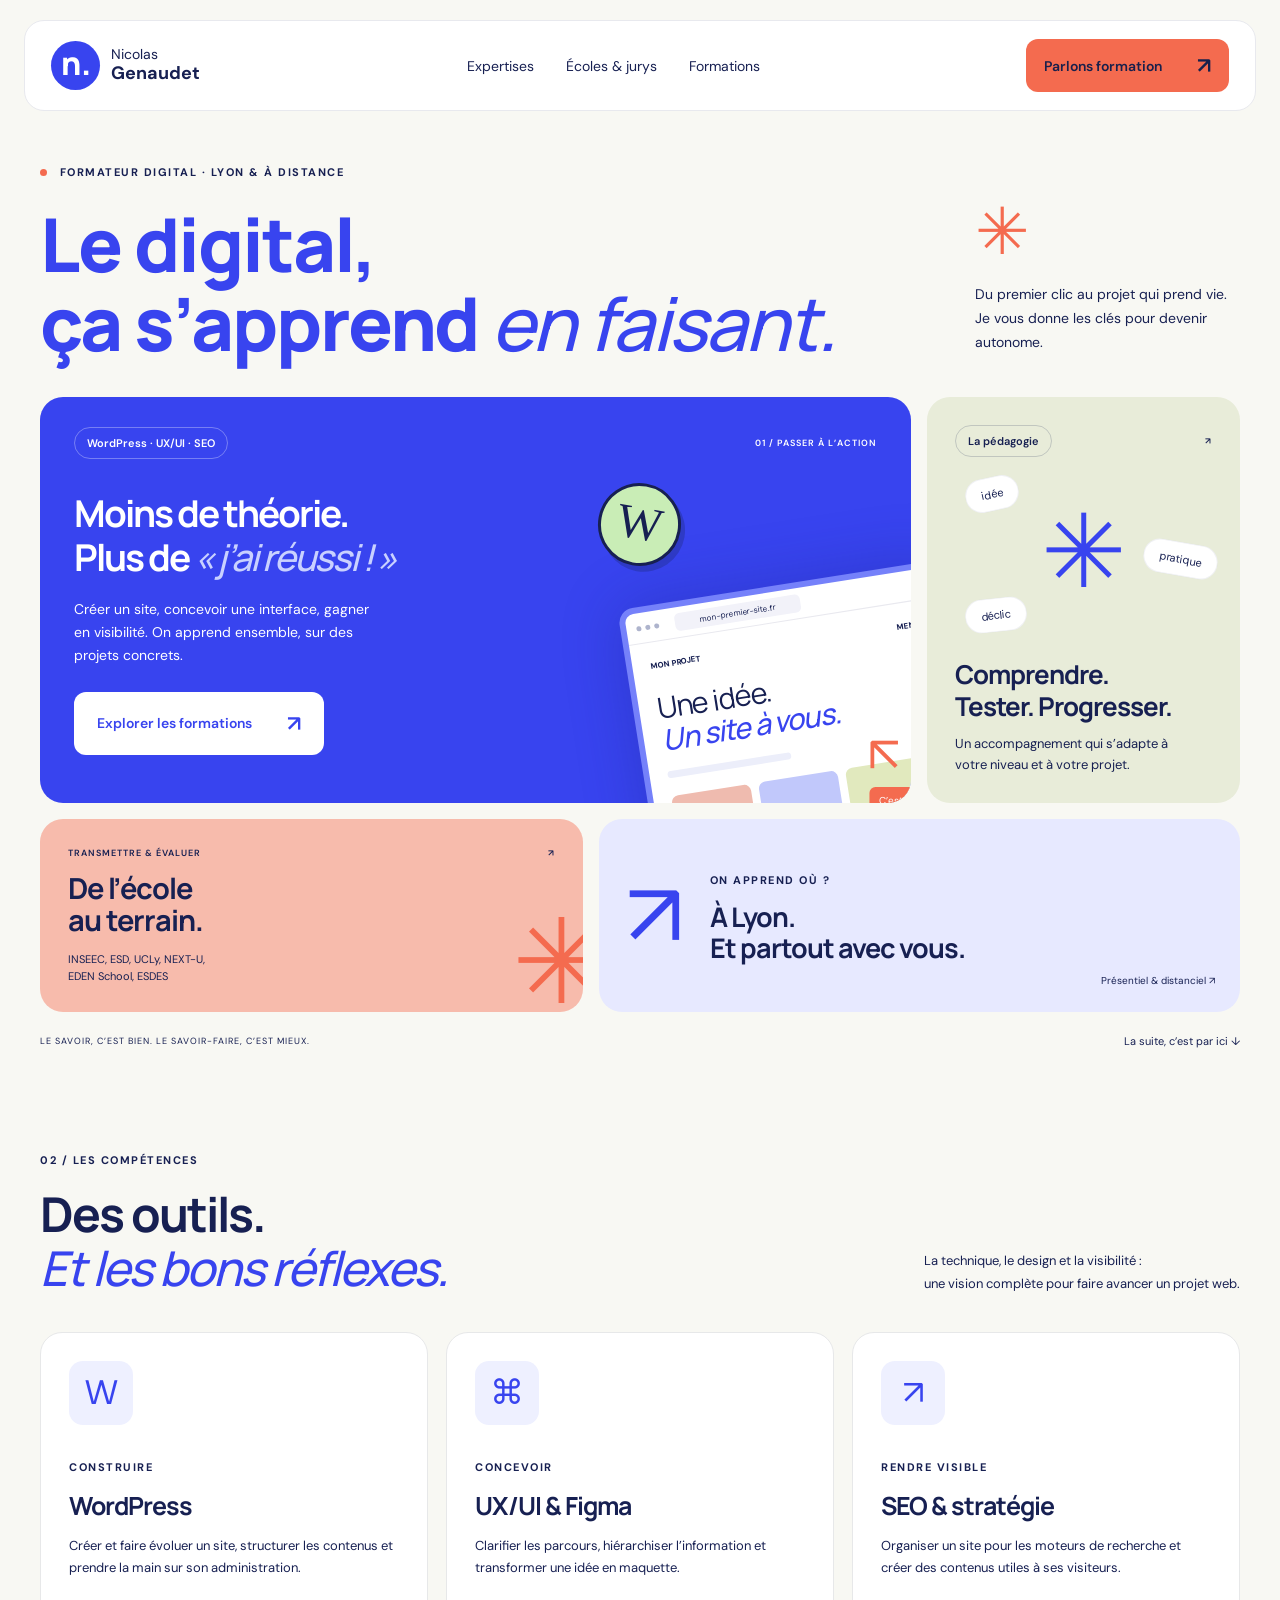
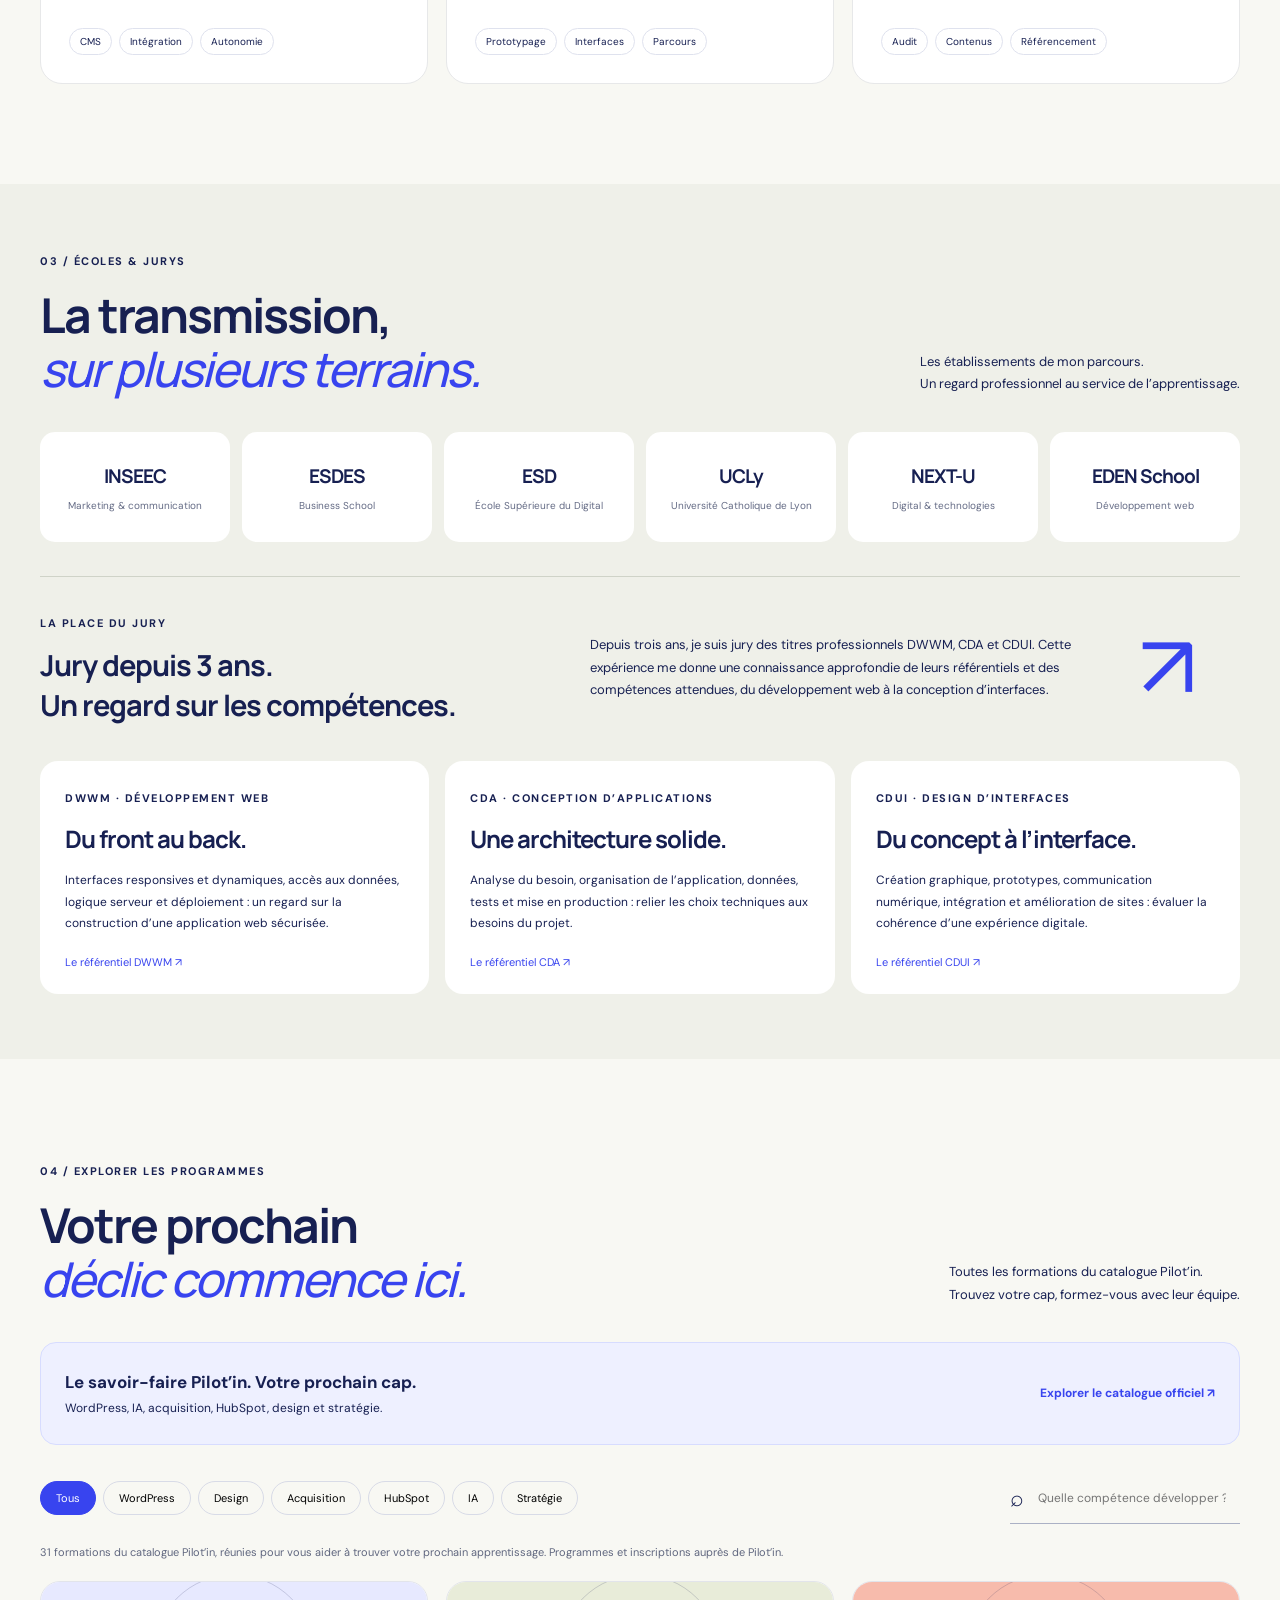
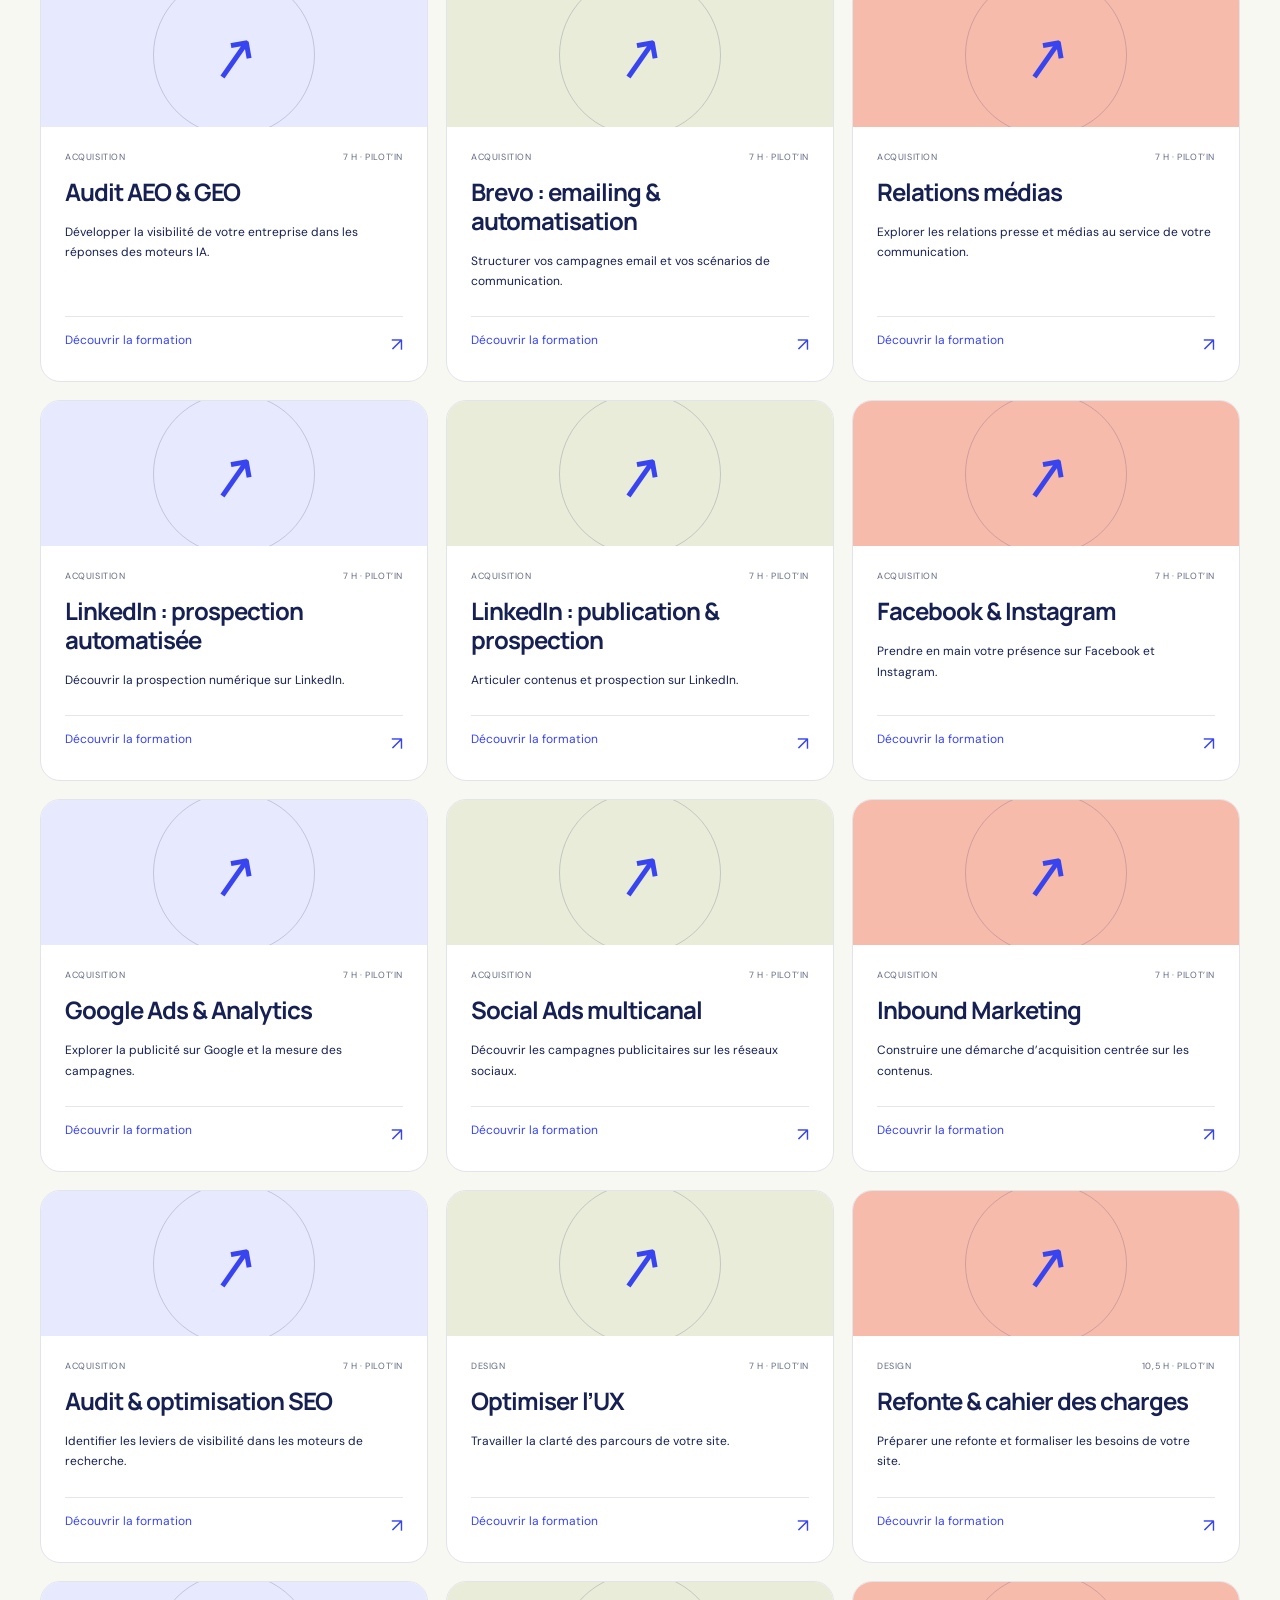
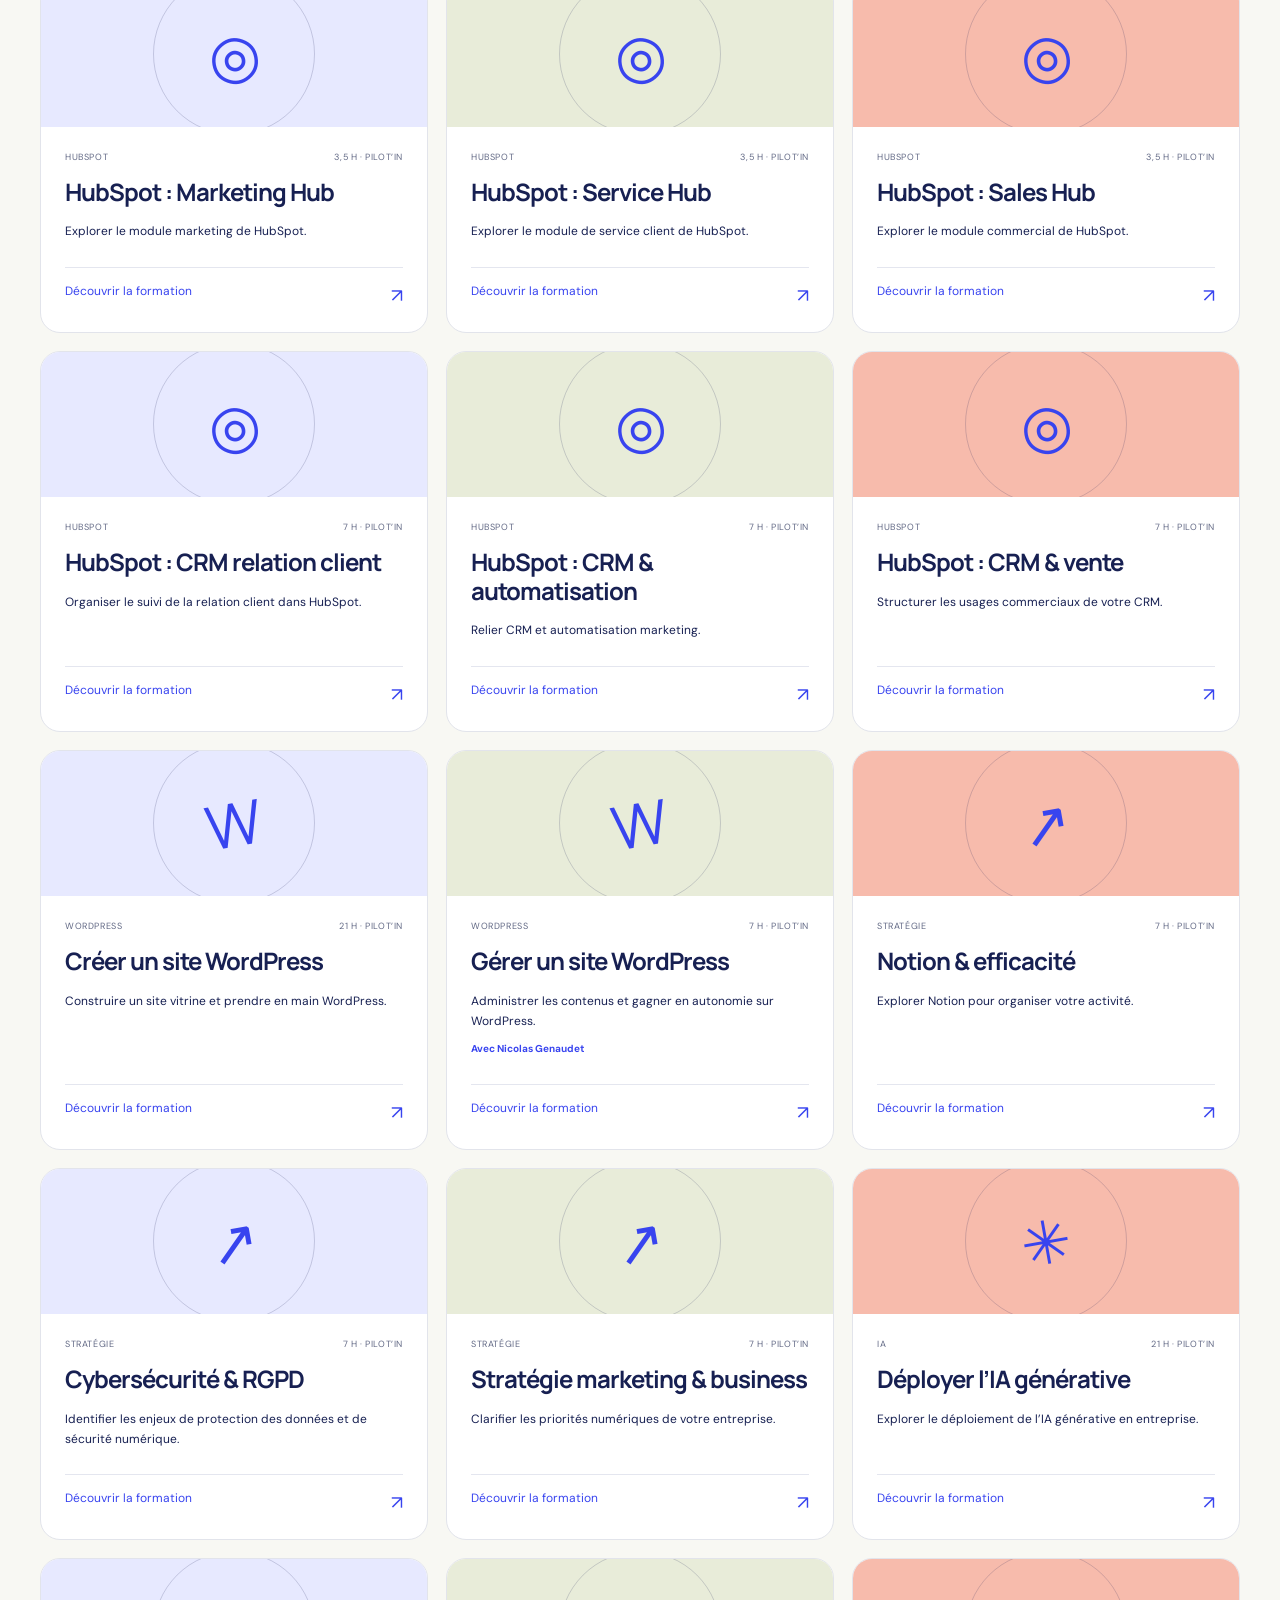
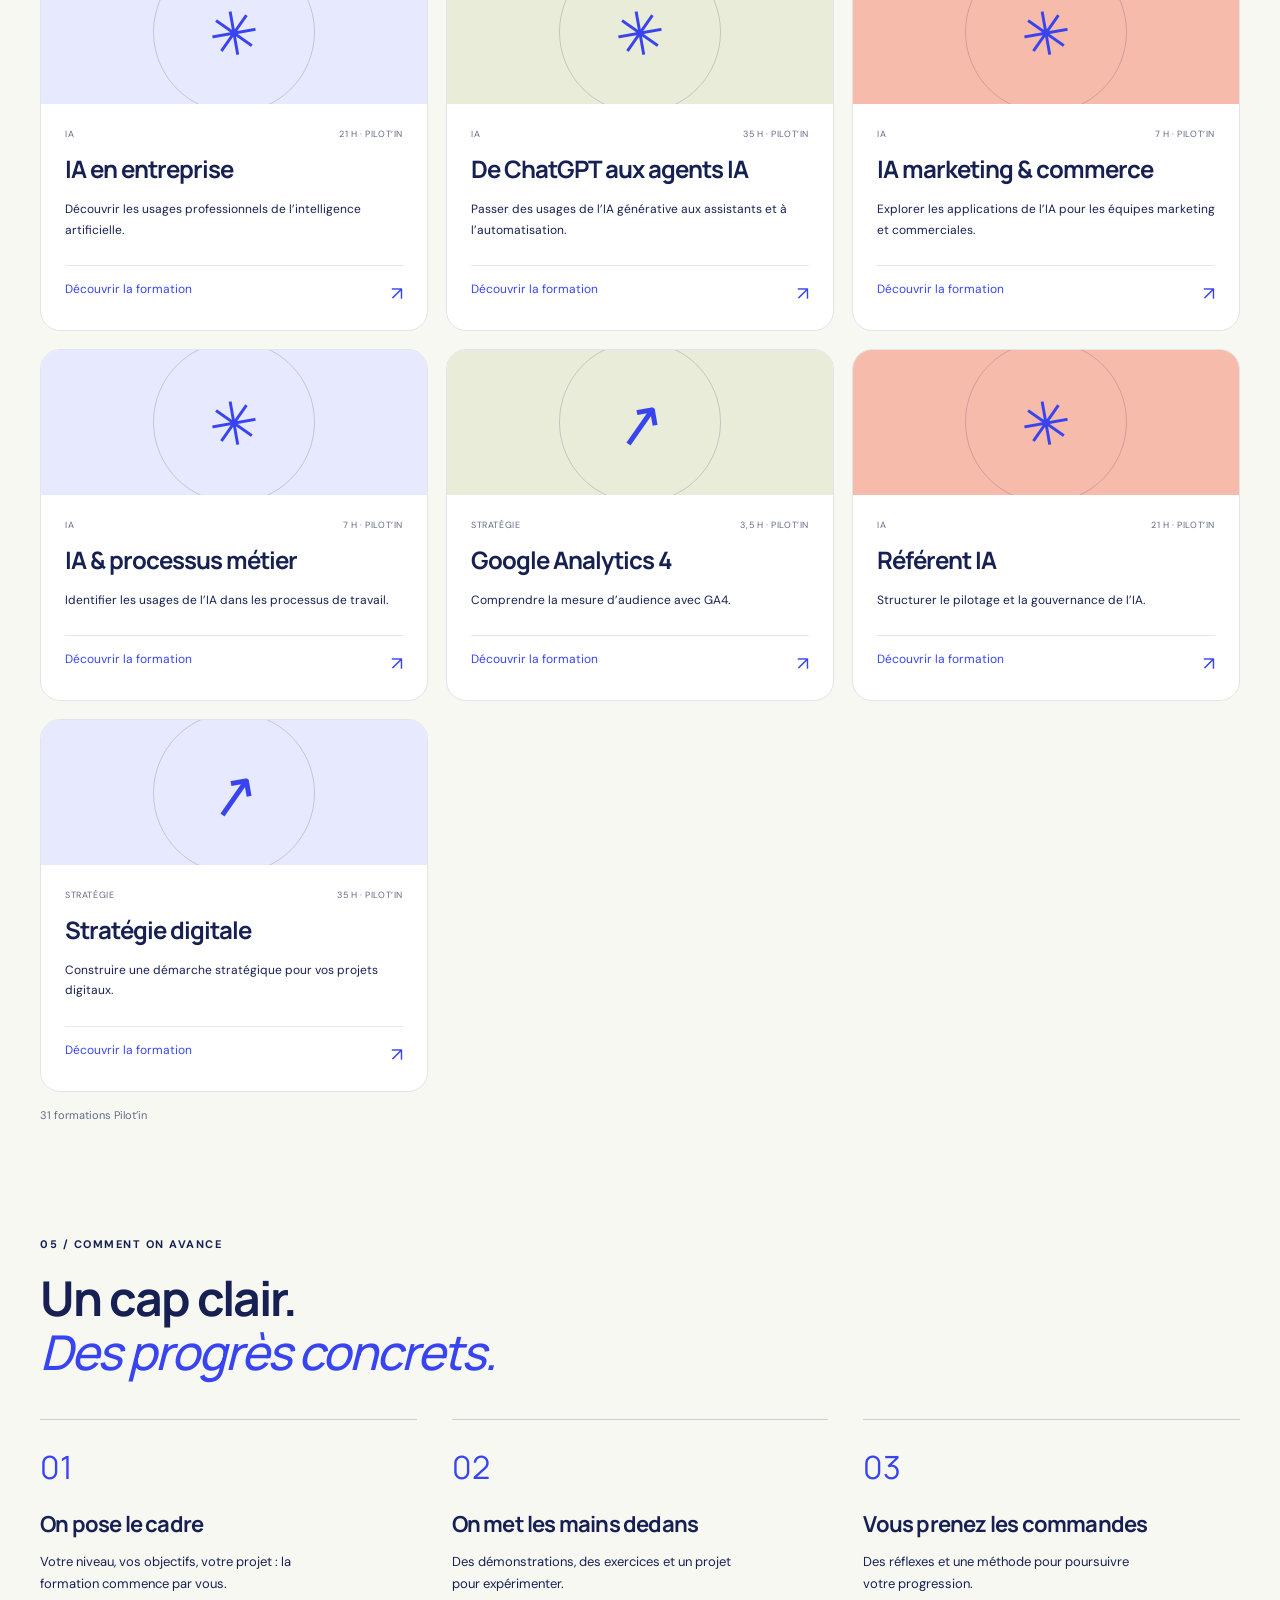
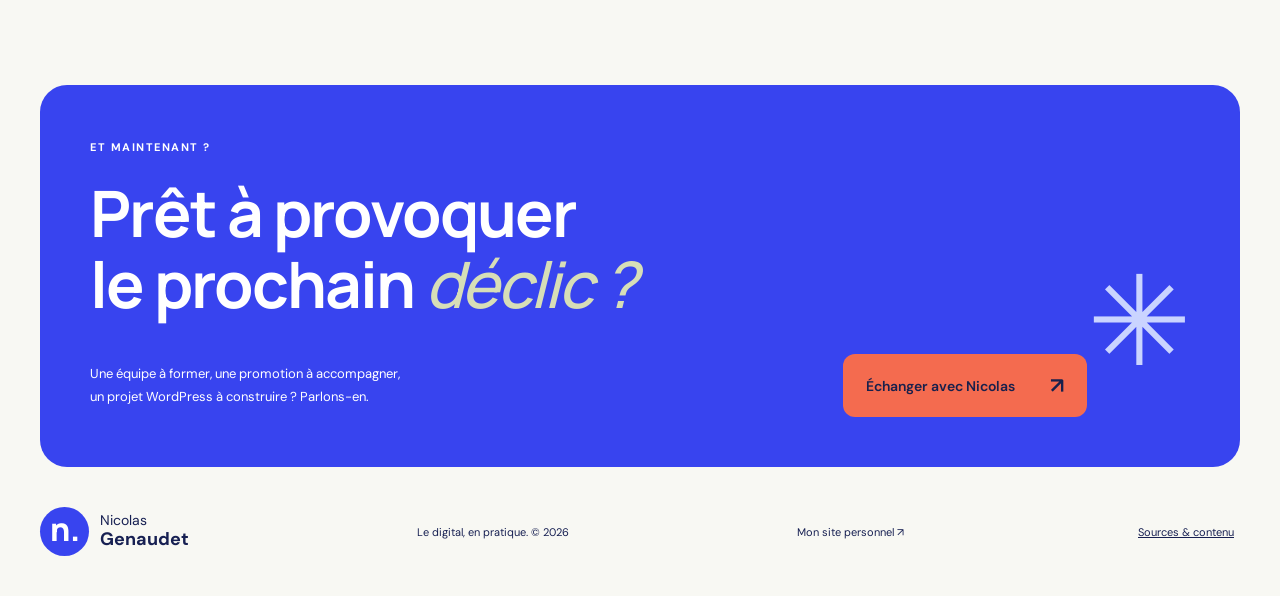
==== index.html @ 01600684 "Ajouter la maquette animée et le catalogue Pilot’in" ====
<!doctype html>
<html lang="fr"><head><meta charset="UTF-8"><meta name="viewport" content="width=device-width,initial-scale=1"><meta name="description" content="Nicolas Genaudet, formateur WordPress, UX/UI et SEO à Lyon. Apprendre par la pratique."><title>Nicolas Genaudet — Le digital, en pratique.</title><link rel="stylesheet" href="style.css"><script src="pilot-data.js" defer></script><script src="app.js" defer></script></head>
<body><a class="skip" href="#main">Aller au contenu</a><header><a class="brand" href="#"><span class="brand-icon">n.</span><span>Nicolas<br><b>Genaudet</b></span></a><nav aria-label="Navigation principale"><a href="#expertises">Expertises</a><a href="#parcours">Écoles & jurys</a><a href="#formations">Formations</a></nav><a class="button coral small" href="#contact">Parlons formation <span>↗</span></a></header>
<main id="main"><section class="hero wrap"><div class="eyebrow"><span class="dot"></span> FORMATEUR DIGITAL · LYON & À DISTANCE</div><div class="hero-heading"><h1>Le digital,<br>ça s’apprend <em>en faisant.</em></h1><div class="hero-aside"><span class="spark">✳</span><p>Du premier clic au projet qui prend vie.<br>Je vous donne les clés pour devenir autonome.</p></div></div>
<div class="bento"><article class="tile main-tile"><div class="tile-top"><span class="pill">WordPress · UX/UI · SEO</span><span>01 / PASSER À L’ACTION</span></div><h2>Moins de théorie.<br>Plus de <em>« j’ai réussi ! »</em></h2><p>Créer un site, concevoir une interface, gagner en visibilité. On apprend ensemble, sur des projets concrets.</p><a class="button white" href="#formations">Explorer les formations <span>↗</span></a><div class="browser-art" aria-hidden="true"><div class="browser-bar"><i></i><i></i><i></i><span>mon-premier-site.fr</span></div><div class="browser-content"><div class="mini-nav">MON PROJET <span>MENU ☰</span></div><div class="mini-heading">Une idée.<br><em>Un site à vous.</em></div><div class="mini-line"></div><div class="mini-blocks"><b></b><b></b><b></b></div></div><span class="cursor-art">↖<small>C’est vous !</small></span></div><span class="wp-sticker" aria-hidden="true">W</span></article>
<article class="tile method-tile"><div class="tile-top"><span class="pill">La pédagogie</span><span>↗</span></div><div class="orbit" aria-hidden="true"><span>idée</span><b>✳</b><span>pratique</span><span>déclic</span></div><h2>Comprendre.<br>Tester. Progresser.</h2><p>Un accompagnement qui s’adapte à votre niveau et à votre projet.</p></article>
<a class="tile school-tile" href="#parcours"><span class="tile-top"><span>TRANSMETTRE & ÉVALUER</span><span>↗</span></span><h2>De l’école<br>au terrain.</h2><p>INSEEC, ESD, UCLy, NEXT-U,<br>EDEN School, ESDES</p><span class="school-deco" aria-hidden="true">✳</span></a>
<a class="tile location-tile" href="#contact"><span class="location-symbol" aria-hidden="true">↗</span><div><span class="eyebrow">ON APPREND OÙ ?</span><h2>À Lyon.<br>Et partout avec vous.</h2></div><span class="location-end">Présentiel & distanciel ↗</span></a></div><div class="hero-bottom"><span>LE SAVOIR, C’EST BIEN. LE SAVOIR-FAIRE, C’EST MIEUX.</span><a href="#expertises">La suite, c’est par ici ↓</a></div></section>
<section class="wrap section" id="expertises"><div class="section-heading"><div><span class="eyebrow">02 / LES COMPÉTENCES</span><h2>Des outils.<br><em>Et les bons réflexes.</em></h2></div><p>La technique, le design et la visibilité :<br>une vision complète pour faire avancer un projet web.</p></div><div class="expert-grid"><article class="expert"><span class="expert-icon">W</span><span class="eyebrow">CONSTRUIRE</span><h3>WordPress</h3><p>Créer et faire évoluer un site, structurer les contenus et prendre la main sur son administration.</p><div class="tags"><span>CMS</span><span>Intégration</span><span>Autonomie</span></div></article><article class="expert"><span class="expert-icon">⌘</span><span class="eyebrow">CONCEVOIR</span><h3>UX/UI & Figma</h3><p>Clarifier les parcours, hiérarchiser l’information et transformer une idée en maquette.</p><div class="tags"><span>Prototypage</span><span>Interfaces</span><span>Parcours</span></div></article><article class="expert"><span class="expert-icon">↗</span><span class="eyebrow">RENDRE VISIBLE</span><h3>SEO & stratégie</h3><p>Organiser un site pour les moteurs de recherche et créer des contenus utiles à ses visiteurs.</p><div class="tags"><span>Audit</span><span>Contenus</span><span>Référencement</span></div></article></div></section>
<section class="parcours section" id="parcours"><div class="wrap"><div class="section-heading"><div><span class="eyebrow">03 / ÉCOLES & JURYS</span><h2>La transmission,<br><em>sur plusieurs terrains.</em></h2></div><p>Les établissements de mon parcours.<br>Un regard professionnel au service de l’apprentissage.</p></div><div class="schools" id="schools"></div><div class="jury"><div><span class="eyebrow">LA PLACE DU JURY</span><h3>Jury depuis 3 ans.<br>Un regard sur les compétences.</h3></div><p>Depuis trois ans, je suis jury des titres professionnels DWWM, CDA et CDUI. Cette expérience me donne une connaissance approfondie de leurs référentiels et des compétences attendues, du développement web à la conception d’interfaces.</p><span class="jury-icon" aria-hidden="true">↗</span></div><div class="rncp-grid"><article><span class="eyebrow">DWWM · DÉVELOPPEMENT WEB</span><h3>Du front au back.</h3><p>Interfaces responsives et dynamiques, accès aux données, logique serveur et déploiement : un regard sur la construction d’une application web sécurisée.</p><a href="https://www.francecompetences.fr/recherche/rncp/37674/" target="_blank" rel="noopener">Le référentiel DWWM ↗</a></article><article><span class="eyebrow">CDA · CONCEPTION D’APPLICATIONS</span><h3>Une architecture solide.</h3><p>Analyse du besoin, organisation de l’application, données, tests et mise en production : relier les choix techniques aux besoins du projet.</p><a href="https://www.francecompetences.fr/recherche/rncp/37873/" target="_blank" rel="noopener">Le référentiel CDA ↗</a></article><article><span class="eyebrow">CDUI · DESIGN D’INTERFACES</span><h3>Du concept à l’interface.</h3><p>Création graphique, prototypes, communication numérique, intégration et amélioration de sites : évaluer la cohérence d’une expérience digitale.</p><a href="https://www.francecompetences.fr/recherche/rncp/42140/" target="_blank" rel="noopener">Le référentiel CDUI ↗</a></article></div></div></section>
<section class="wrap section" id="formations"><div class="section-heading"><div><span class="eyebrow">04 / EXPLORER LES PROGRAMMES</span><h2>Votre prochain<br><em>déclic commence ici.</em></h2></div><p>Toutes les formations du catalogue Pilot’in.<br>Trouvez votre cap, formez-vous avec leur équipe.</p></div><a class="pilot-banner" href="https://pilot-in.catalogueformpro.com/" target="_blank" rel="noopener"><span><b>Le savoir-faire Pilot’in. Votre prochain cap.</b><br>WordPress, IA, acquisition, HubSpot, design et stratégie.</span><span>Explorer le catalogue officiel ↗</span></a><div class="catalogue-tools"><div class="filters" role="group" aria-label="Filtrer par domaine"><button class="active" data-filter="Tous" aria-pressed="true">Tous</button><button class="" data-filter="WordPress" aria-pressed="false">WordPress</button><button class="" data-filter="Design" aria-pressed="false">Design</button><button class="" data-filter="Acquisition" aria-pressed="false">Acquisition</button><button class="" data-filter="HubSpot" aria-pressed="false">HubSpot</button><button class="" data-filter="IA" aria-pressed="false">IA</button><button class="" data-filter="Stratégie" aria-pressed="false">Stratégie</button></div><label class="search"><span>⌕</span><input id="search" type="search" placeholder="Quelle compétence développer ?" aria-label="Rechercher une formation"></label></div><p id="catalogue-note" class="catalogue-note"></p><div class="course-grid" id="courses"></div><p id="result-count" class="result-count" aria-live="polite"></p></section>
<section class="wrap section approach"><span class="eyebrow">05 / COMMENT ON AVANCE</span><h2>Un cap clair.<br><em>Des progrès concrets.</em></h2><div class="steps"><article><span>01</span><h3>On pose le cadre</h3><p>Votre niveau, vos objectifs, votre projet : la formation commence par vous.</p></article><article><span>02</span><h3>On met les mains dedans</h3><p>Des démonstrations, des exercices et un projet pour expérimenter.</p></article><article><span>03</span><h3>Vous prenez les commandes</h3><p>Des réflexes et une méthode pour poursuivre votre progression.</p></article></div></section>
<section class="contact wrap" id="contact"><span class="eyebrow">ET MAINTENANT ?</span><h2>Prêt à provoquer<br>le prochain <em>déclic ?</em> <span aria-hidden="true">✳</span></h2><div class="contact-bottom"><p>Une équipe à former, une promotion à accompagner,<br>un projet WordPress à construire ? Parlons-en.</p><a class="button coral" href="https://nicolas-genaudet.fr/#contact" target="_blank" rel="noopener">Échanger avec Nicolas <span>↗</span></a></div></section></main>
<footer class="wrap"><a class="brand" href="#"><span class="brand-icon">n.</span><span>Nicolas<br><b>Genaudet</b></span></a><p>Le digital, en pratique. © 2026</p><a href="https://nicolas-genaudet.fr" target="_blank" rel="noopener">Mon site personnel ↗</a><button id="sources-button">Sources & contenu</button></footer>
<dialog id="detail"><button class="close" aria-label="Fermer la fiche">×</button><div id="detail-content"></div></dialog><dialog id="sources"><button class="close" aria-label="Fermer les sources">×</button><span class="eyebrow">LES SOURCES</span><h2>Un parcours.<br>Des formations concrètes.</h2><p>Les écoles, la correction ESDES et les trois années de jury DWWM, CDA et CDUI ont été indiquées par Nicolas. Les expertises WordPress, UX/UI et SEO figurent sur son site.</p><p>Les 31 formations sont celles présentes sur le catalogue public Pilot’in le 13 octobre 2026. Les intitulés courts et résumés ont été rédigés pour cette maquette. Chaque fiche renvoie au programme officiel pour les détails et l’inscription. Les durées sont exprimées en heures, car certains équivalents en jours du catalogue sont incohérents.</p><ul><li><a href="https://nicolas-genaudet.fr/" target="_blank" rel="noopener">Nicolas Genaudet</a></li><li><a href="https://pilot-in.catalogueformpro.com/" target="_blank" rel="noopener">Catalogue complet Pilot’in</a></li><li><a href="https://www.pilot-in.com/formations/" target="_blank" rel="noopener">Pilot’in : formations et intervenants</a></li><li><a href="https://www.francecompetences.fr/recherche/rncp/37674/" target="_blank" rel="noopener">DWWM : RNCP37674</a></li><li><a href="https://www.francecompetences.fr/recherche/rncp/37873/" target="_blank" rel="noopener">CDA : RNCP37873</a></li><li><a href="https://www.francecompetences.fr/recherche/rncp/35634/" target="_blank" rel="noopener">CDUI : référentiel historique RNCP35634</a></li><li><a href="https://www.francecompetences.fr/recherche/rncp/42140/" target="_blank" rel="noopener">CDUI : référentiel actuel RNCP42140</a></li></ul><p>Les missions de jury ne sont pas présentées comme des diplômes détenus par Nicolas. Les inscriptions aux formations sont gérées par Pilot’in.</p></dialog></body></html>
---- style.css ----
@import url('https://fonts.googleapis.com/css2?family=DM+Sans:wght@400;500;600;700&family=Manrope:wght@400;500;600;700;800&display=swap');
:root{--blue:#3844ef;--ink:#172052;--coral:#f46b4f;--cream:#f8f8f3;--pale:#eef0ff}*{box-sizing:border-box}html{scroll-behavior:smooth;scroll-padding-top:110px}body{margin:0;background:var(--cream);color:var(--ink);font-family:'DM Sans',sans-serif}a{color:inherit;text-decoration:none}button,input{font:inherit}button,a,input{ -webkit-tap-highlight-color:transparent}button{cursor:pointer}a:focus-visible,button:focus-visible,input:focus-visible{outline:3px solid var(--coral);outline-offset:5px}.wrap{width:min(1240px,calc(100% - 80px));margin:auto}header{width:min(1360px,calc(100% - 48px));margin:20px auto 0;background:white;border:1px solid #e8e9ee;border-radius:20px;display:flex;justify-content:space-between;align-items:center;padding:18px 26px;gap:20px}.brand{display:flex;align-items:center;gap:11px;font-size:14px;line-height:1.2}.brand-icon{font-family:Manrope,sans-serif;font-size:32px;font-weight:800;color:white;background:var(--blue);width:49px;height:49px;border-radius:50%;text-align:center;line-height:44px}.brand b{font-size:18px}nav{display:flex;gap:32px;font-size:14px}nav a:hover{color:var(--blue)}.button{display:inline-flex;align-items:center;justify-content:space-between;gap:35px;padding:17px 23px;border-radius:12px;font-size:14px;font-weight:600;transition:transform .25s,box-shadow .25s}.button:hover{transform:translateY(-3px);box-shadow:0 8px 24px #17205218}.button span{font-size:22px}.coral{background:var(--coral);color:#18204c}.white{background:white;color:var(--blue)}.small{padding:12px 18px}.hero{padding-top:54px}.eyebrow{font-size:11px;letter-spacing:1.5px;font-weight:700}.dot{display:inline-block;width:7px;height:7px;background:var(--coral);border-radius:50%;margin-right:8px}.hero-heading{display:flex;justify-content:space-between;align-items:flex-end;gap:40px;margin:21px 0 35px}h1,h2,h3,p{margin:0}h1,h2,h3{font-family:Manrope,sans-serif;letter-spacing:-2px}h1{font-size:clamp(48px,5.8vw,80px);line-height:1.07;font-weight:800;color:var(--blue)}em{font-weight:500}h1 em{white-space:nowrap}.hero-aside{width:265px;padding-bottom:8px}.hero-aside p{font-size:14px;line-height:1.7}.spark{font-size:65px;display:block;color:var(--coral);line-height:1;margin-bottom:18px;animation:spin 24s linear infinite;width:65px}.bento{display:grid;grid-template-columns:1.25fr .72fr .72fr;gap:16px}.tile{border-radius:23px;position:relative;overflow:hidden;padding:28px;transition:transform .3s}.tile:hover{transform:translateY(-4px)}.tile-top{display:flex;justify-content:space-between;align-items:center;font-size:9px;font-weight:600;letter-spacing:1px;position:relative;z-index:2}.pill{padding:8px 12px;border:1px solid #ffffff50;border-radius:30px;letter-spacing:0;font-size:11px}.main-tile{grid-column:1 / 3;background:var(--blue);color:white;min-height:400px;padding:30px 34px}.main-tile h2{font-size:37px;line-height:1.18;margin:33px 0 18px;max-width:410px;position:relative;z-index:2}.main-tile h2 em{color:#c9d1ff}.main-tile p{max-width:310px;line-height:1.65;font-size:14px;position:relative;z-index:2}.main-tile .button{margin-top:25px;position:relative;z-index:2}.browser-art{position:absolute;right:-55px;bottom:-45px;width:330px;height:265px;background:#fff;border:6px solid #7581fa;border-radius:15px;transform:rotate(-9deg);color:var(--ink);box-shadow:0 0 60px #1b258e55;animation:float 7s ease-in-out infinite}.browser-bar{height:31px;border-bottom:1px solid #e9e9ef;display:flex;align-items:center;gap:4px;padding:0 10px}.browser-bar i{width:5px;height:5px;background:#aeb4cd;border-radius:50%}.browser-bar span{font-size:8px;background:#f2f2f9;border-radius:5px;padding:4px 25px;margin-left:12px}.browser-content{padding:18px}.mini-nav{font-size:8px;font-weight:800}.mini-nav span{float:right}.mini-heading{font-family:Manrope;font-size:29px;letter-spacing:-1px;line-height:1.12;margin:22px 0 15px}.mini-heading em{color:var(--blue)}.mini-line{height:7px;width:125px;background:#eceefa;border-radius:6px}.mini-blocks{display:flex;gap:8px;margin-top:18px}.mini-blocks b{width:80px;height:60px;border-radius:7px;background:#efbbaf}.mini-blocks b:nth-child(2){background:#c1c8fb}.mini-blocks b:nth-child(3){background:#e1e9be}.cursor-art{position:absolute;right:25px;top:148px;font-size:50px;color:var(--coral);transform:rotate(9deg)}.cursor-art small{display:block;background:var(--coral);color:white;padding:7px 10px;font-size:10px;border-radius:6px;white-space:nowrap}.wp-sticker{position:absolute;right:230px;top:86px;font-family:Georgia;font-size:48px;width:83px;height:83px;line-height:73px;text-align:center;border:3px solid var(--ink);border-radius:50%;background:#c9edb6;color:var(--ink);transform:rotate(10deg);box-shadow:5px 5px 0 #1c277255}.method-tile{background:#e8ecd9;display:flex;flex-direction:column;justify-content:space-between}.method-tile .pill{border-color:#17205230}.method-tile h2{font-size:26px;letter-spacing:-1px;line-height:1.2;margin:12px 0}.method-tile p{font-size:13px;line-height:1.6;max-width:215px}.orbit{height:160px;position:relative;margin:15px 0}.orbit b{font-size:102px;color:var(--blue);position:absolute;left:50%;top:50%;transform:translate(-50%,-50%);font-weight:400}.orbit span{position:absolute;background:white;border:1px solid #17205210;padding:9px 15px;border-radius:30px;font-size:11px;z-index:2}.orbit span:first-child{top:5px;left:10px;transform:rotate(-12deg)}.orbit span:nth-child(3){top:70px;right:-6px;transform:rotate(10deg)}.orbit span:nth-child(4){bottom:0;left:10px;transform:rotate(-6deg)}.school-tile{background:#f7bbac;min-height:183px}.school-tile h2{font-size:29px;line-height:1.1;margin:14px 0;letter-spacing:-1px}.school-tile p{font-size:11px;line-height:1.5}.school-deco{font-size:118px;position:absolute;right:-28px;bottom:-28px;color:var(--coral)}.location-tile{grid-column:2 / 4;background:#e7e9ff;display:flex;align-items:center;gap:28px;min-height:183px}.location-symbol{font-size:90px;color:var(--blue);line-height:1}.location-tile h2{font-size:27px;line-height:1.17;margin-top:12px;letter-spacing:-1px}.location-end{font-size:10px;position:absolute;right:25px;bottom:25px}.hero-bottom{display:flex;justify-content:space-between;font-size:9px;letter-spacing:1px;margin-top:22px;align-items:center}.hero-bottom a{font-size:11px;letter-spacing:0}.section{padding-top:100px;padding-bottom:10px}.section-heading{display:flex;align-items:flex-end;justify-content:space-between;gap:35px;margin-bottom:36px}.section h2{font-size:48px;line-height:1.13;margin-top:18px}.section h2 em{color:var(--blue)}.section-heading p{font-size:13px;line-height:1.75;max-width:350px}.expert-grid{display:grid;grid-template-columns:repeat(3,1fr);gap:18px}.expert{background:white;border:1px solid #e7e8e9;border-radius:22px;padding:28px}.expert-icon{display:block;background:var(--pale);border-radius:14px;width:64px;height:64px;text-align:center;line-height:64px;font-size:34px;color:var(--blue);margin-bottom:30px}.expert h3{font-size:25px;letter-spacing:-1px;margin:12px 0}.expert p{font-size:13px;line-height:1.7;min-height:68px}.tags{display:flex;gap:7px;flex-wrap:wrap;margin-top:25px}.tags span{border:1px solid #dfe2ee;padding:6px 10px;border-radius:25px;font-size:10px}.parcours{background:#eff0e9;margin-top:90px;padding:65px 0}.schools{display:grid;grid-template-columns:repeat(6,1fr);gap:12px}.school{background:white;border-radius:15px;padding:25px 15px;min-height:110px;display:flex;flex-direction:column;justify-content:center;text-align:center}.school b{font-family:Manrope;font-size:19px;letter-spacing:-1px}.school span{font-size:10px;color:#646b85;margin-top:10px}.jury{display:grid;grid-template-columns:1fr 1fr 100px;align-items:center;gap:40px;border-top:1px solid #cfd3c8;margin-top:34px;padding-top:32px}.jury h3{font-size:29px;letter-spacing:-1px;margin-top:13px}.jury p{font-size:13px;line-height:1.7}.jury-icon{font-size:90px;color:var(--blue)}.editor-note{font-size:10px;color:#5d6376;margin-top:25px;line-height:1.6}.catalogue-tabs{display:flex;gap:9px;margin-bottom:25px}.catalogue-tabs button{border:1px solid #d8dbe7;background:white;border-radius:11px;padding:12px 18px;font-size:12px}.catalogue-tabs button.active{background:var(--ink);color:white;border-color:var(--ink)}.catalogue-tools{display:flex;justify-content:space-between;align-items:center;gap:20px}.filters{display:flex;gap:7px;flex-wrap:wrap}.filters button{border:1px solid #d8dbe7;border-radius:40px;background:transparent;padding:9px 15px;font-size:11px}.filters button.active{background:var(--blue);color:white;border-color:var(--blue)}.search{display:flex;align-items:center;gap:12px;border-bottom:1px solid #abb1c5;padding:10px 0;width:230px}.search span{font-size:23px}.search input{width:100%;border:0;background:transparent;font-size:12px;outline-offset:5px}.catalogue-note{font-size:11px;color:#60677f;line-height:1.6;margin:20px 0}.course-grid{display:grid;grid-template-columns:repeat(3,1fr);gap:18px}.course{background:white;border:1px solid #e2e4eb;border-radius:20px;overflow:hidden;display:flex;flex-direction:column}.course-visual{height:145px;background:#e7e9ff;display:flex;justify-content:center;align-items:center;position:relative;overflow:hidden}.course-visual:after{content:'';width:160px;height:160px;border-radius:50%;border:1px solid currentColor;position:absolute;opacity:.18}.course-visual>span{font-family:Manrope;font-size:60px;color:var(--blue);transform:rotate(-10deg);transition:transform .35s;z-index:1}.course:hover .course-visual>span{transform:rotate(5deg) scale(1.12)}.course:nth-child(3n+2) .course-visual{background:#e8ecd9}.course:nth-child(3n+3) .course-visual{background:#f7bbac}.course-body{padding:24px;display:flex;flex-direction:column;flex:1}.course-meta{display:flex;justify-content:space-between;gap:8px;font-size:9px;letter-spacing:.6px;text-transform:uppercase;color:#626985}.course h3{font-size:24px;letter-spacing:-1px;line-height:1.2;margin:15px 0}.course p{font-size:12px;line-height:1.7;margin-bottom:25px}.course button{margin-top:auto;background:transparent;border:0;border-top:1px solid #e4e6ef;padding:15px 0 0;text-align:left;color:var(--blue);font-size:12px;display:flex;justify-content:space-between}.course button span{font-size:19px}.result-count{margin-top:16px;color:#626985;font-size:11px}.empty{grid-column:1/-1;padding:45px;text-align:center;border:1px dashed #bbc0d8;border-radius:18px}.approach{padding-bottom:90px}.steps{display:grid;grid-template-columns:repeat(3,1fr);gap:35px;margin-top:40px}.steps article{border-top:1px solid #cbd0df;padding-top:25px}.steps article>span{color:var(--blue);font-family:Manrope;font-size:32px}.steps h3{font-size:22px;letter-spacing:-.8px;margin:20px 0 12px}.steps p{font-size:13px;line-height:1.7;max-width:300px}.contact{background:var(--blue);color:white;padding:50px;border-radius:27px}.contact h2{font-size:64px;line-height:1.1;margin:22px 0 35px}.contact h2 em{color:#d7deb7}.contact h2>span{float:right;font-size:125px;color:#cad4ff;font-weight:400}.contact-bottom{display:flex;justify-content:space-between;align-items:center;gap:25px}.contact p{font-size:13px;line-height:1.75}footer{display:flex;justify-content:space-between;align-items:center;gap:25px;padding:40px 0;font-size:11px}footer button{border:0;background:transparent;color:inherit;font-size:11px;text-decoration:underline}dialog{border:0;border-radius:23px;max-width:650px;width:calc(100% - 36px);padding:45px;color:var(--ink);box-shadow:0 20px 100px #17205240}dialog::backdrop{background:#17205280;backdrop-filter:blur(5px)}dialog h2{font-size:35px;line-height:1.15;margin:18px 0;letter-spacing:-1.5px}dialog p,dialog li{font-size:13px;line-height:1.8;margin:15px 0}dialog a:not(.button){color:var(--blue);text-decoration:underline}.close{position:absolute;right:18px;top:15px;background:var(--pale);border:0;border-radius:50%;width:32px;height:32px;font-size:23px;color:var(--ink)}.skip{position:absolute;top:-100px}.skip:focus{top:0;background:white;padding:15px;z-index:5}.reveal{opacity:0;transform:translateY(22px);transition:opacity .7s,transform .7s}.reveal.visible{opacity:1;transform:translateY(0)}@keyframes spin{to{transform:rotate(360deg)}}@keyframes float{50%{transform:translateY(-10px) rotate(-6deg)}}
@media(min-width:1500px){.hero{padding-top:65px}.main-tile{min-height:440px}.browser-art{width:370px;height:285px}}@media(max-width:1050px){.wrap{width:calc(100% - 48px)}h1{font-size:58px}.hero-aside{width:200px}.bento{grid-template-columns:1.2fr 1fr}.main-tile{grid-column:1;min-height:460px}.browser-art{right:-80px;bottom:-85px;width:270px}.wp-sticker{right:35px;top:125px;width:60px;height:60px;font-size:35px;line-height:51px}.main-tile h2{font-size:30px}.main-tile p{max-width:260px}.main-tile .button{margin-top:18px}.method-tile{grid-column:2}.school-tile{grid-column:1}.location-tile{grid-column:2;gap:10px}.location-symbol{font-size:55px}.location-tile h2{font-size:22px}.schools{grid-template-columns:repeat(3,1fr)}.course-grid{grid-template-columns:repeat(2,1fr)}.section h2{font-size:40px}.contact h2{font-size:50px}}@media(max-width:700px){header{width:calc(100% - 24px);padding:14px;border-radius:15px;margin-top:12px}header nav{display:none}.brand b{font-size:15px}.brand{font-size:11px}.brand-icon{width:39px;height:39px;font-size:26px;line-height:36px}.small{font-size:11px;padding:10px;gap:12px}.wrap{width:calc(100% - 32px)}.hero{padding-top:35px}.hero-heading{display:block;margin-bottom:25px}h1{font-size:clamp(38px,8vw,55px);letter-spacing:-2px}h1 em{white-space:normal}.hero-aside{width:auto;margin-top:22px;display:flex;gap:18px;align-items:center}.spark{font-size:35px;width:35px;margin:0}.hero-aside p{font-size:12px}.eyebrow{font-size:9px;letter-spacing:1.1px}.bento{grid-template-columns:1fr 1fr;gap:12px}.main-tile{grid-column:1/-1;min-height:400px;padding:25px}.main-tile h2{font-size:31px;margin-top:28px}.main-tile p{max-width:235px;font-size:12px}.browser-art{right:-90px;bottom:-45px;width:260px}.wp-sticker{right:25px;top:102px}.tile-top{font-size:8px}.main-tile .button{font-size:11px;gap:15px}.method-tile{grid-column:1/-1;display:grid;grid-template-columns:1fr 1fr;padding:23px}.method-tile .tile-top{grid-column:1/-1}.method-tile .orbit{grid-column:2;grid-row:2/4;height:160px}.method-tile h2{font-size:24px;margin-top:30px}.method-tile p{font-size:11px}.school-tile{grid-column:1;padding:21px;min-height:190px}.school-tile h2{font-size:24px}.school-tile p{font-size:9px}.location-tile{grid-column:2;padding:21px;display:block}.location-symbol{display:none}.location-tile h2{font-size:23px}.location-end{font-size:9px;left:21px;right:auto;bottom:20px}.hero-bottom>span{max-width:180px;font-size:7px;line-height:1.6}.hero-bottom a{font-size:10px}.section{padding-top:65px}.section-heading{display:block;margin-bottom:25px}.section h2{font-size:35px}.section-heading p{margin-top:20px;font-size:12px}.expert-grid{grid-template-columns:1fr}.expert{padding:25px}.expert-icon{float:right;margin-left:15px}.expert p{min-height:0}.tags{margin-top:20px}.parcours{margin-top:60px;padding:50px 0}.schools{grid-template-columns:repeat(2,1fr)}.jury{grid-template-columns:1fr;gap:20px}.jury h3{font-size:27px}.jury-icon{display:none}.catalogue-tabs button{padding:11px;font-size:11px}.catalogue-tools{display:block}.filters button{font-size:10px;padding:8px 12px}.search{margin-top:18px;width:100%}.course-grid{grid-template-columns:1fr}.course-visual{height:130px}.steps{grid-template-columns:1fr;gap:25px}.steps h3{margin-top:12px}.approach{padding-bottom:55px}.contact{padding:28px}.contact h2{font-size:37px}.contact h2>span{font-size:55px;float:none;display:block;margin-top:20px}.contact-bottom{display:block}.contact .button{margin-top:25px}footer{flex-wrap:wrap;font-size:10px}footer p{margin-left:auto}dialog{padding:35px 25px}.reveal{transform:translateY(12px)}}@media(prefers-reduced-motion:reduce){html{scroll-behavior:auto}*,*:before,*:after{animation:none!important;transition:none!important}.reveal{opacity:1;transform:none}}

@media(max-width:700px){.main-tile .wp-sticker{display:none}.main-tile .browser-art{width:170px;height:200px;right:-70px;bottom:-55px}.main-tile .mini-heading{font-size:20px}.main-tile .browser-bar span{padding:4px;font-size:6px}.main-tile .browser-content{padding:12px}.main-tile .cursor-art{display:none}}

.pilot-banner{display:flex;justify-content:space-between;align-items:center;gap:20px;background:var(--pale);border:1px solid #d7dcff;padding:24px;border-radius:16px;margin-bottom:28px;font-size:12px;line-height:1.8}.pilot-banner b{font-size:17px}.pilot-banner>span:last-child{color:var(--blue);font-weight:700}.rncp-grid{display:grid;grid-template-columns:repeat(3,1fr);gap:16px;margin-top:35px}.rncp-grid article{padding:25px;border-radius:18px;background:#fff}.rncp-grid h3{font-size:24px;letter-spacing:-1px;margin:15px 0}.rncp-grid p{font-size:12px;line-height:1.8}.rncp-grid a{display:block;font-size:11px;color:var(--blue);margin-top:20px}.course p strong{display:inline-block;font-size:10px;color:var(--blue);margin-top:9px}@media(max-width:700px){.rncp-grid{grid-template-columns:1fr}.pilot-banner{display:block}.pilot-banner>span:last-child{display:block;margin-top:12px}}
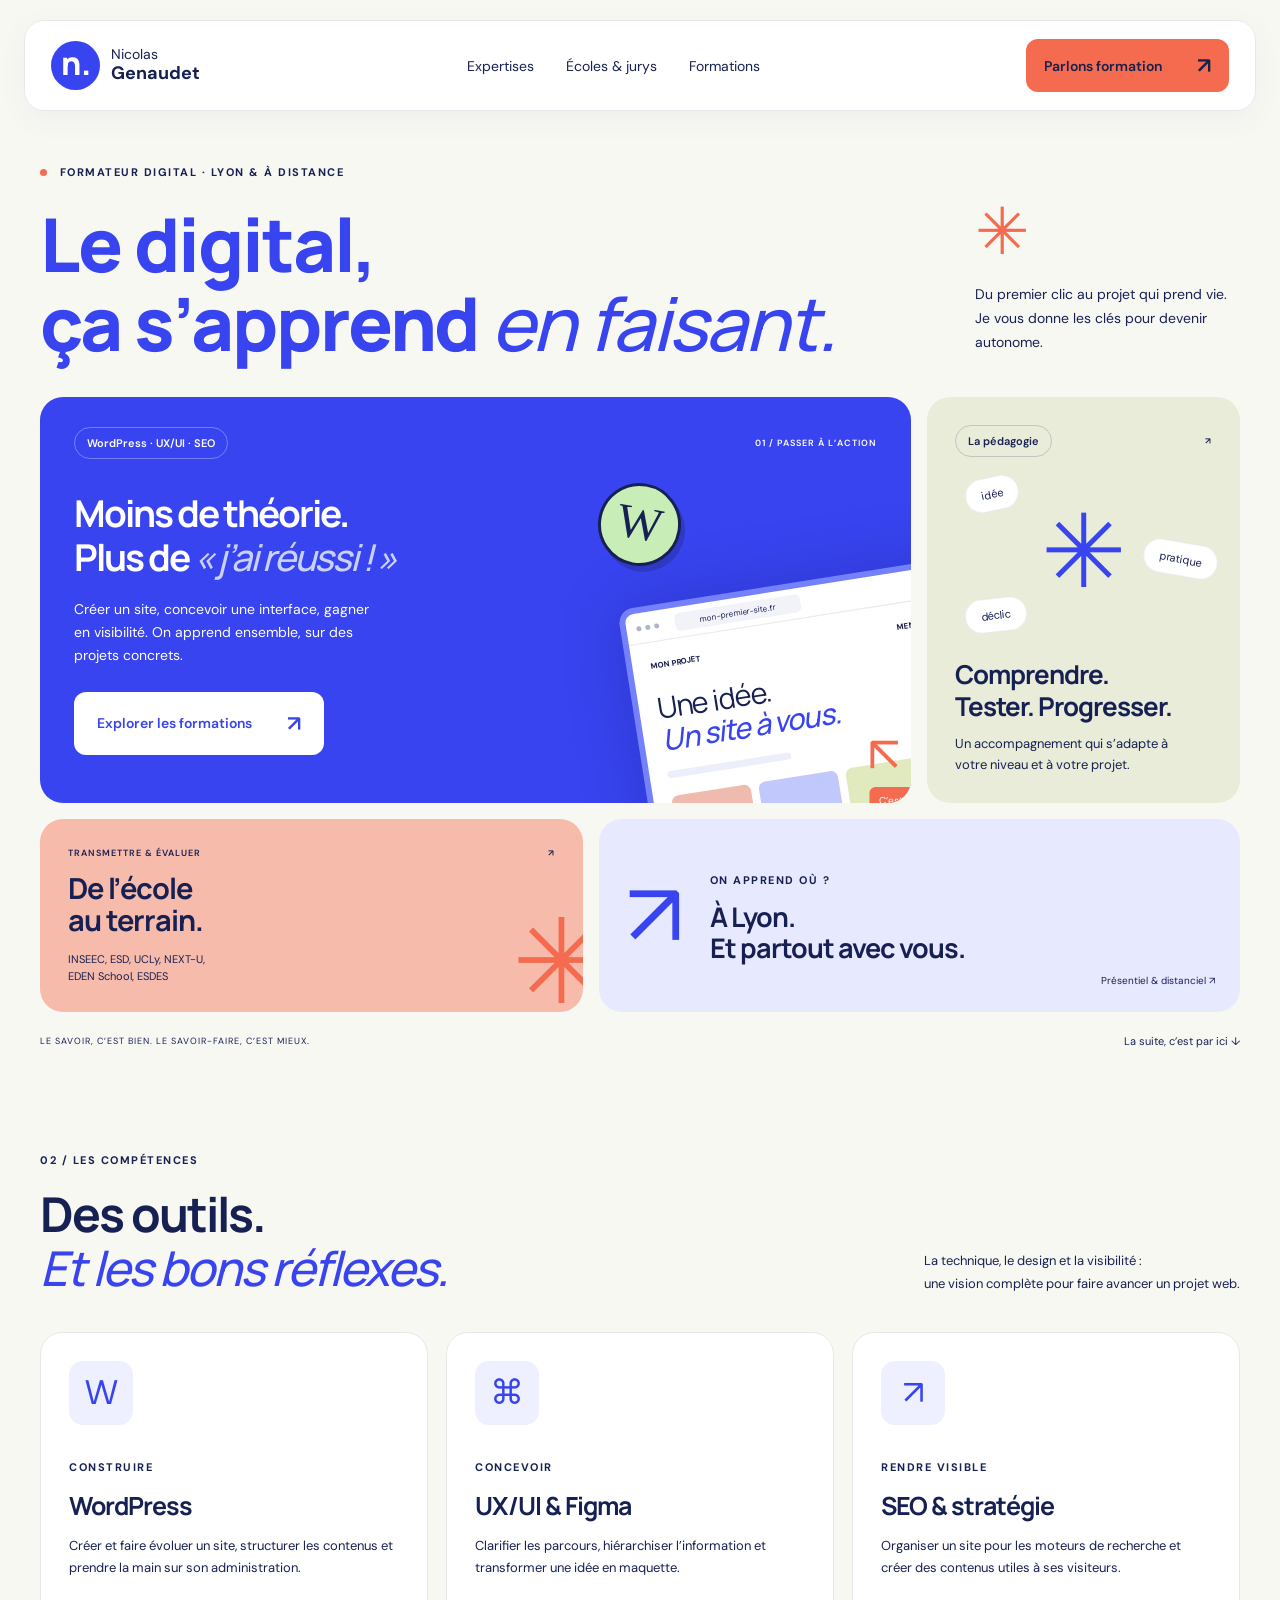
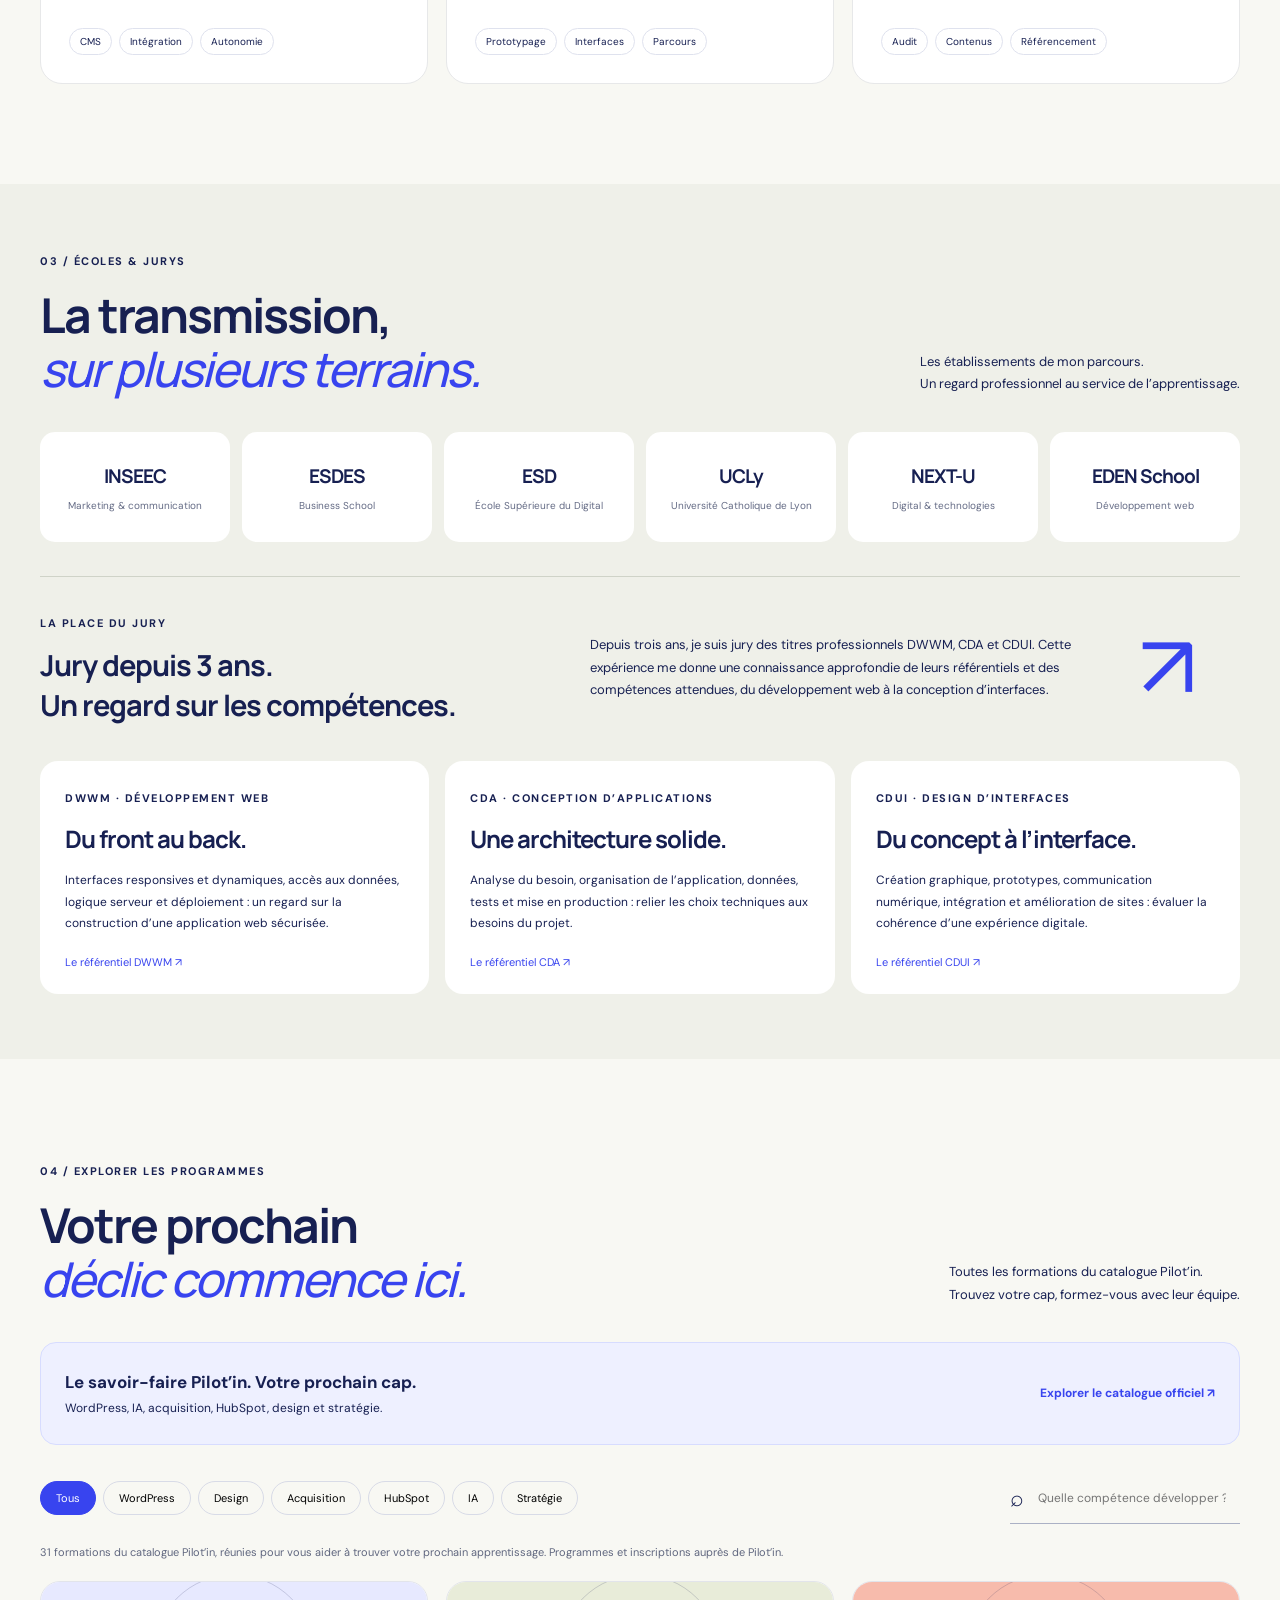
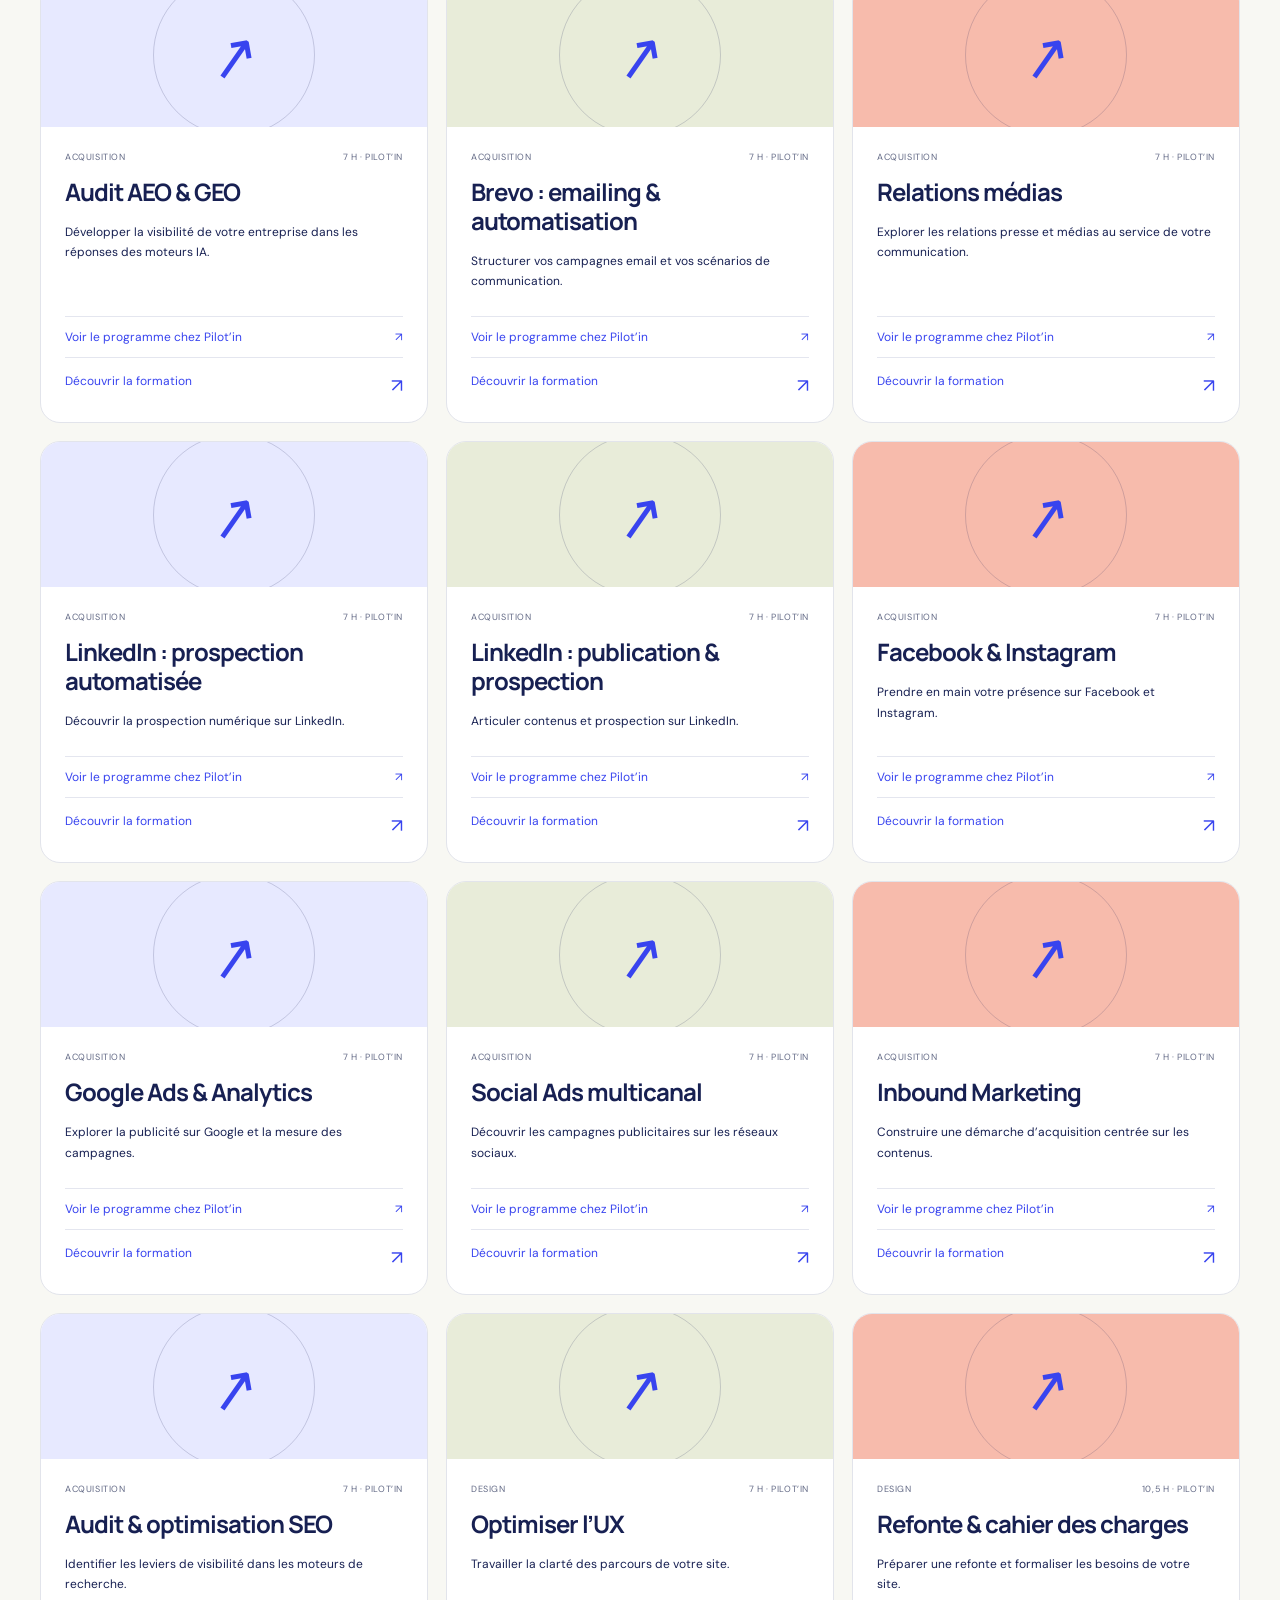
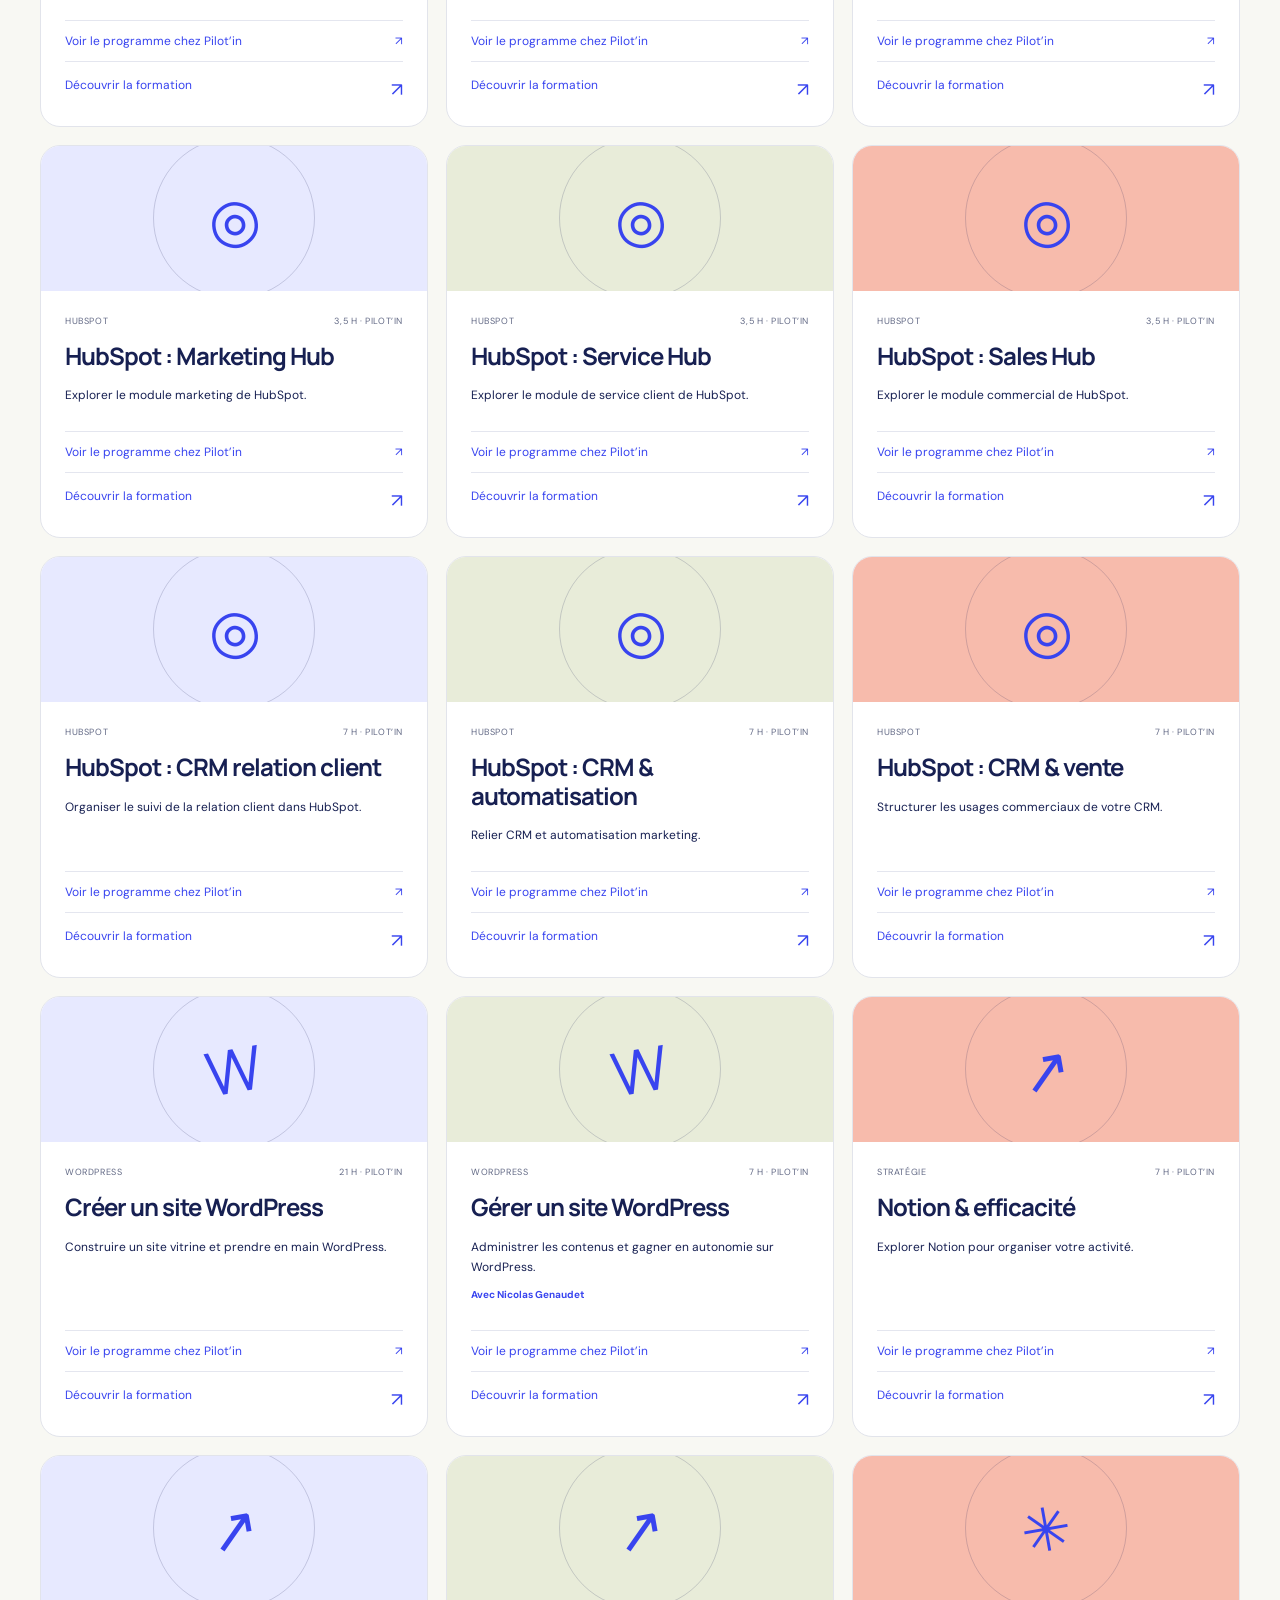
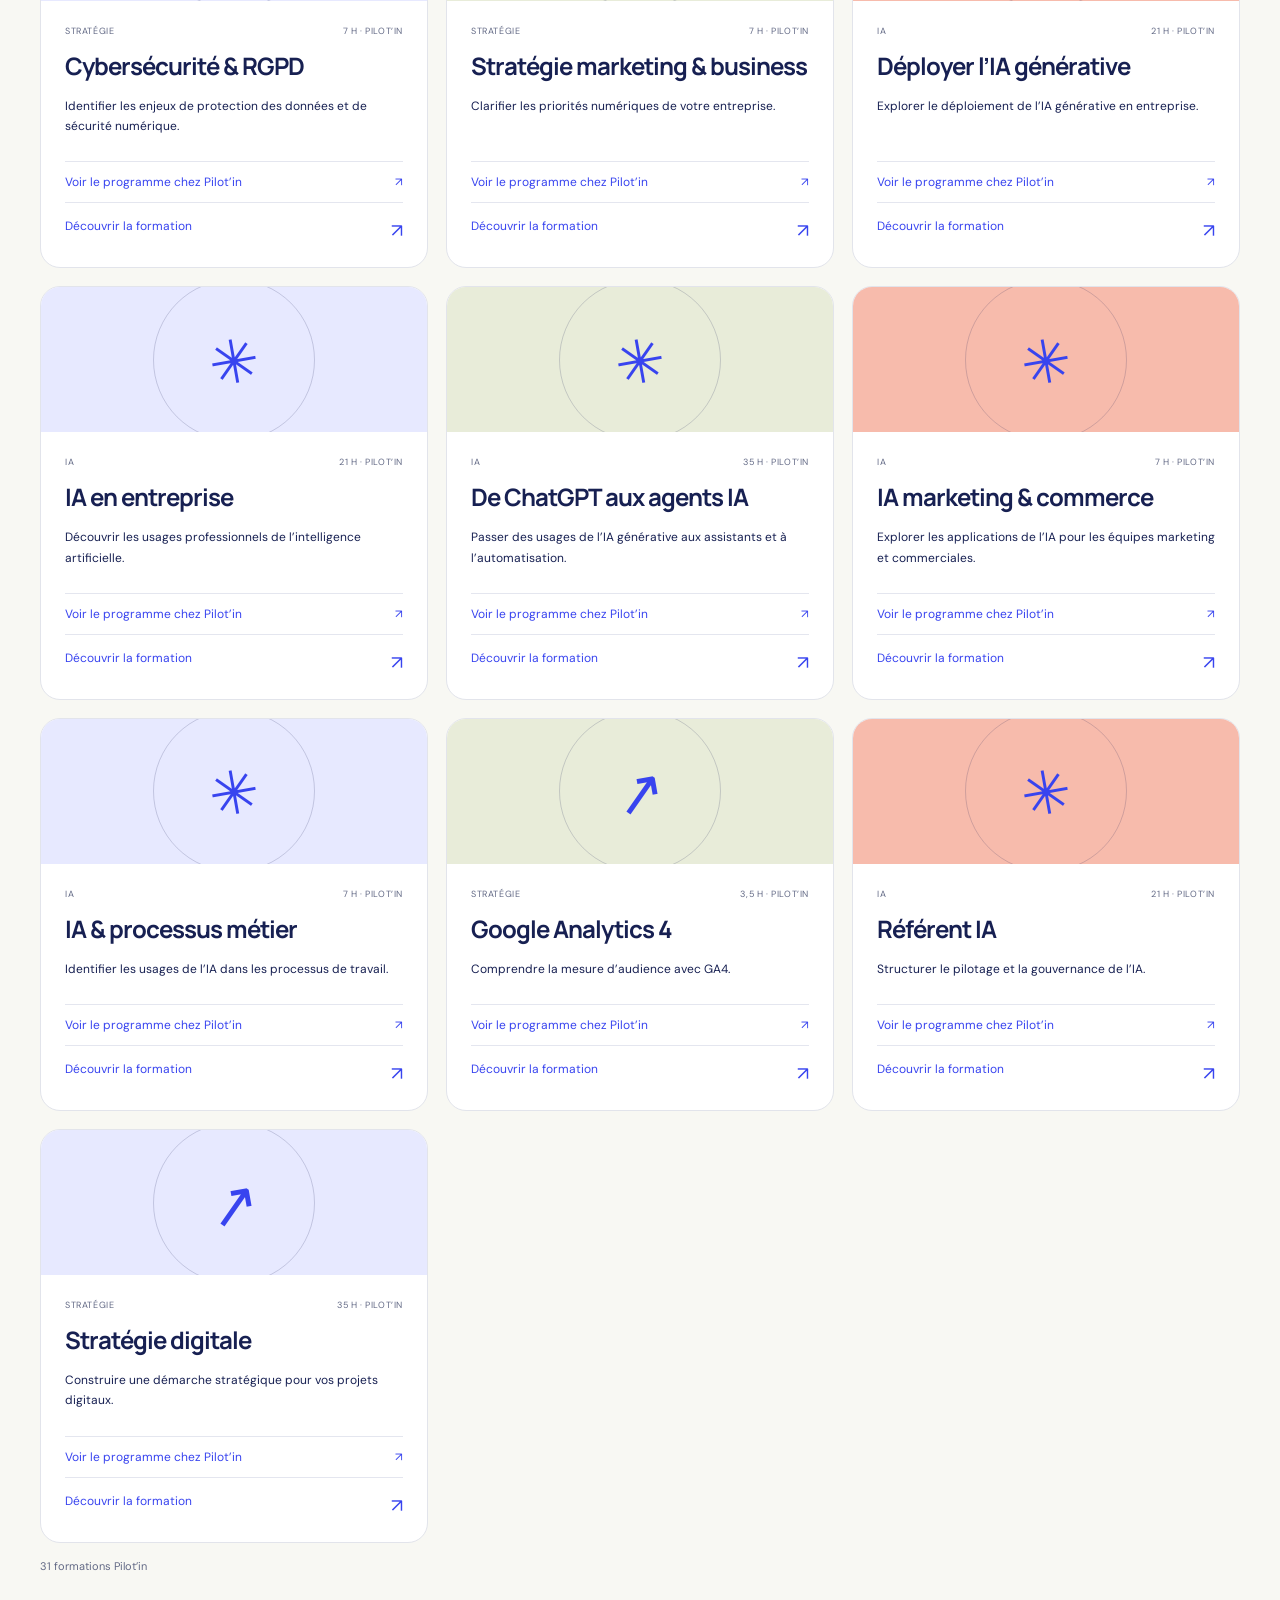
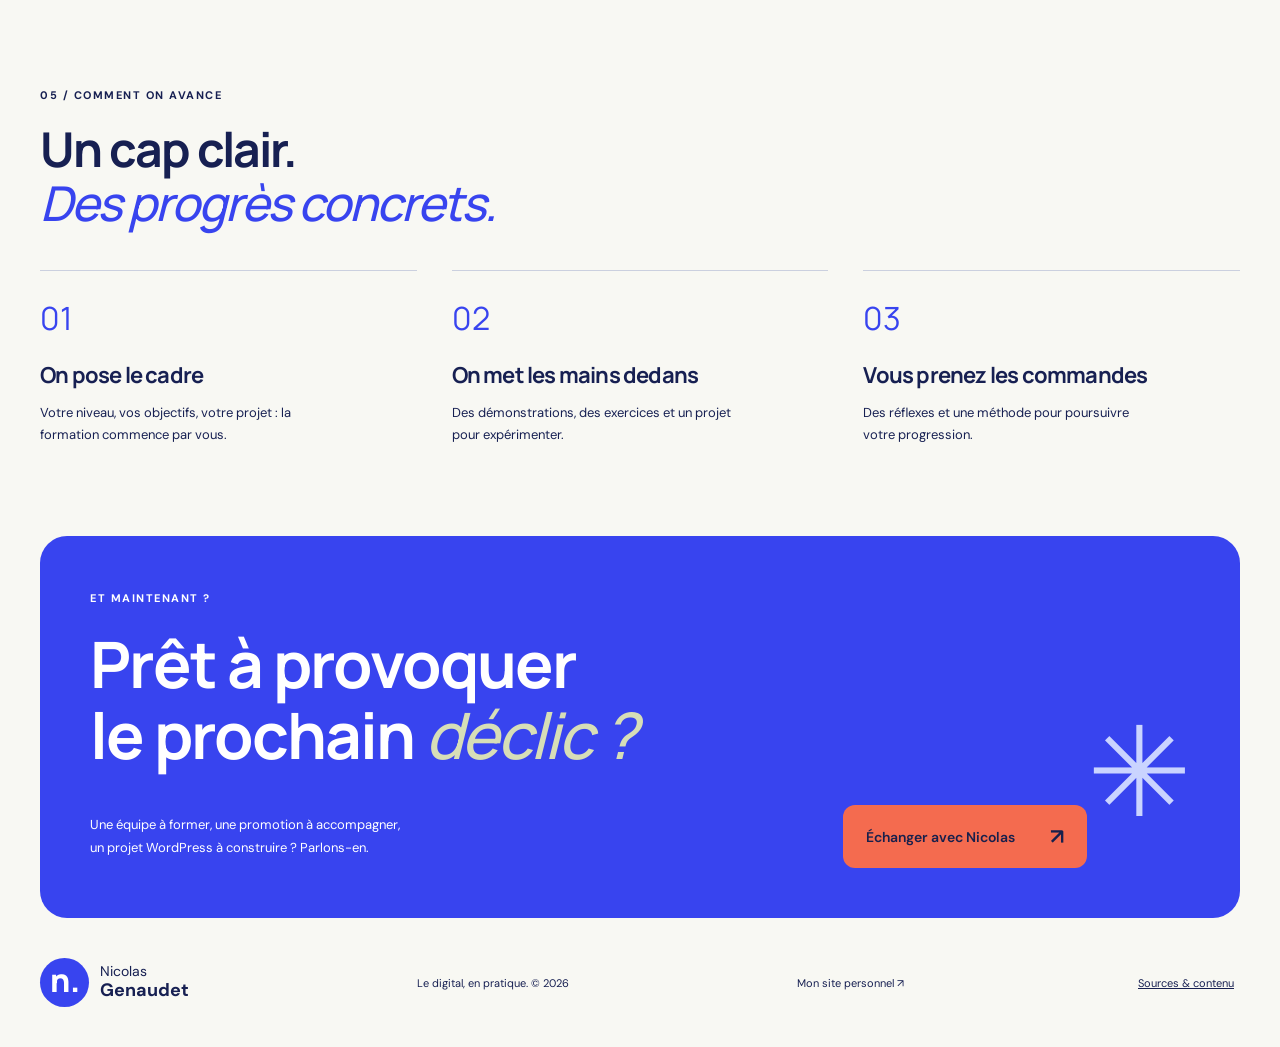
==== commit 2f9e4296: "Ajouter le header sticky et les fondations SEO du site" ====
--- a/index.html
+++ b/index.html
@@ -1,6 +1,39 @@
 <!doctype html>
-<html lang="fr"><head><meta charset="UTF-8"><meta name="viewport" content="width=device-width,initial-scale=1"><meta name="description" content="Nicolas Genaudet, formateur WordPress, UX/UI et SEO à Lyon. Apprendre par la pratique."><title>Nicolas Genaudet — Le digital, en pratique.</title><link rel="stylesheet" href="style.css"><script src="pilot-data.js" defer></script><script src="app.js" defer></script></head>
-<body><a class="skip" href="#main">Aller au contenu</a><header><a class="brand" href="#"><span class="brand-icon">n.</span><span>Nicolas<br><b>Genaudet</b></span></a><nav aria-label="Navigation principale"><a href="#expertises">Expertises</a><a href="#parcours">Écoles & jurys</a><a href="#formations">Formations</a></nav><a class="button coral small" href="#contact">Parlons formation <span>↗</span></a></header>
+<html lang="fr"><head>
+<meta charset="UTF-8">
+<meta name="viewport" content="width=device-width,initial-scale=1">
+<title>Formateur WordPress à Lyon | Nicolas Genaudet</title>
+<meta name="description" content="Formations WordPress, UX/UI et SEO avec Nicolas Genaudet à Lyon et à distance. Découvrez le catalogue des formations Pilot’in.">
+<meta name="robots" content="index,follow,max-image-preview:large">
+<meta name="author" content="Nicolas Genaudet">
+<meta name="theme-color" content="#3844ef">
+<link rel="canonical" href="https://formateur-wordpress-lyon.fr/">
+<meta property="og:type" content="website">
+<meta property="og:locale" content="fr_FR">
+<meta property="og:site_name" content="Nicolas Genaudet — Formateur WordPress">
+<meta property="og:title" content="Formateur WordPress à Lyon | Nicolas Genaudet">
+<meta property="og:description" content="Formations WordPress, UX/UI et SEO avec Nicolas Genaudet à Lyon et à distance. Découvrez le catalogue des formations Pilot’in.">
+<meta property="og:url" content="https://formateur-wordpress-lyon.fr/">
+<meta property="og:image" content="https://formateur-wordpress-lyon.fr/social-preview.png">
+<meta property="og:image:width" content="1200">
+<meta property="og:image:height" content="630">
+<meta property="og:image:type" content="image/png">
+<meta property="og:image:alt" content="Nicolas Genaudet — Formateur WordPress à Lyon. Le digital, en pratique.">
+<meta name="twitter:card" content="summary_large_image">
+<meta name="twitter:title" content="Formateur WordPress à Lyon | Nicolas Genaudet">
+<meta name="twitter:description" content="Formations WordPress, UX/UI et SEO avec Nicolas Genaudet à Lyon et à distance. Découvrez le catalogue des formations Pilot’in.">
+<meta name="twitter:image" content="https://formateur-wordpress-lyon.fr/social-preview.png">
+<meta name="twitter:image:alt" content="Nicolas Genaudet — Formateur WordPress à Lyon">
+<link rel="icon" href="favicon.svg" type="image/svg+xml">
+<link rel="apple-touch-icon" href="apple-touch-icon.png">
+<link rel="preconnect" href="https://fonts.googleapis.com">
+<link rel="preconnect" href="https://fonts.gstatic.com" crossorigin>
+<link rel="stylesheet" href="style.css">
+<script type="application/ld+json">{"@context":"https://schema.org","@graph":[{"@type":"Person","@id":"https://formateur-wordpress-lyon.fr/#nicolas","name":"Nicolas Genaudet","url":"https://nicolas-genaudet.fr/","sameAs":["https://nicolas-genaudet.fr/"],"jobTitle":"Formateur WordPress, designer UX/UI et consultant SEO","knowsAbout":["WordPress","UX/UI","Figma","SEO","Référentiels DWWM, CDA et CDUI"],"description":"Formateur à Lyon et à distance. Jury des titres professionnels DWWM, CDA et CDUI depuis trois ans."},{"@type":"Organization","@id":"https://www.pilot-in.com/#organization","name":"Pilot’in","url":"https://www.pilot-in.com/"},{"@type":"WebSite","@id":"https://formateur-wordpress-lyon.fr/#website","url":"https://formateur-wordpress-lyon.fr/","name":"Nicolas Genaudet — Formateur WordPress à Lyon","inLanguage":"fr-FR","publisher":{"@id":"https://formateur-wordpress-lyon.fr/#nicolas"}},{"@type":"WebPage","@id":"https://formateur-wordpress-lyon.fr/#webpage","url":"https://formateur-wordpress-lyon.fr/","name":"Formateur WordPress à Lyon | Nicolas Genaudet","description":"Formations WordPress, UX/UI et SEO avec Nicolas Genaudet à Lyon et à distance. Découvrez le catalogue des formations Pilot’in.","inLanguage":"fr-FR","isPartOf":{"@id":"https://formateur-wordpress-lyon.fr/#website"},"about":{"@id":"https://formateur-wordpress-lyon.fr/#nicolas"},"mainEntity":{"@id":"https://formateur-wordpress-lyon.fr/#catalogue"}},{"@type":"ItemList","@id":"https://formateur-wordpress-lyon.fr/#catalogue","name":"Catalogue des formations Pilot’in","numberOfItems":31,"itemListElement":[{"@type":"ListItem","position":1,"item":{"@type":"Course","@id":"https://pilot-in.catalogueformpro.com/6/acquisition-communication/2554734/acquisition-communication-audit-optimisation-aeo-geo#course","url":"https://pilot-in.catalogueformpro.com/6/acquisition-communication/2554734/acquisition-communication-audit-optimisation-aeo-geo","name":"Audit AEO & GEO","description":"Développer la visibilité de votre entreprise dans les réponses des moteurs IA.","inLanguage":"fr-FR","provider":{"@id":"https://www.pilot-in.com/#organization"}}},{"@type":"ListItem","position":2,"item":{"@type":"Course","@id":"https://pilot-in.catalogueformpro.com/6/acquisition-communication/2007404/acquisition-communication-brevo-emailing-marketing-automation#course","url":"https://pilot-in.catalogueformpro.com/6/acquisition-communication/2007404/acquisition-communication-brevo-emailing-marketing-automation","name":"Brevo : emailing & automatisation","description":"Structurer vos campagnes email et vos scénarios de communication.","inLanguage":"fr-FR","provider":{"@id":"https://www.pilot-in.com/#organization"}}},{"@type":"ListItem","position":3,"item":{"@type":"Course","@id":"https://pilot-in.catalogueformpro.com/6/acquisition-communication/3209900/acquisition-communication-formation-aux-relations-medias#course","url":"https://pilot-in.catalogueformpro.com/6/acquisition-communication/3209900/acquisition-communication-formation-aux-relations-medias","name":"Relations médias","description":"Explorer les relations presse et médias au service de votre communication.","inLanguage":"fr-FR","provider":{"@id":"https://www.pilot-in.com/#organization"}}},{"@type":"ListItem","position":4,"item":{"@type":"Course","@id":"https://pilot-in.catalogueformpro.com/6/acquisition-communication/851363/acquisition-communication-linkedin-prospection-digitale-automatisee#course","url":"https://pilot-in.catalogueformpro.com/6/acquisition-communication/851363/acquisition-communication-linkedin-prospection-digitale-automatisee","name":"LinkedIn : prospection automatisée","description":"Découvrir la prospection numérique sur LinkedIn.","inLanguage":"fr-FR","provider":{"@id":"https://www.pilot-in.com/#organization"}}},{"@type":"ListItem","position":5,"item":{"@type":"Course","@id":"https://pilot-in.catalogueformpro.com/6/acquisition-communication/957835/acquisition-communication-linkedin-strategie-de-publication-et-de-prospection#course","url":"https://pilot-in.catalogueformpro.com/6/acquisition-communication/957835/acquisition-communication-linkedin-strategie-de-publication-et-de-prospection","name":"LinkedIn : publication & prospection","description":"Articuler contenus et prospection sur LinkedIn.","inLanguage":"fr-FR","provider":{"@id":"https://www.pilot-in.com/#organization"}}},{"@type":"ListItem","position":6,"item":{"@type":"Course","@id":"https://pilot-in.catalogueformpro.com/6/acquisition-communication/957785/acquisition-communication-prise-en-main-des-reseaux-sociaux-meta-facebook-et-instagram#course","url":"https://pilot-in.catalogueformpro.com/6/acquisition-communication/957785/acquisition-communication-prise-en-main-des-reseaux-sociaux-meta-facebook-et-instagram","name":"Facebook & Instagram","description":"Prendre en main votre présence sur Facebook et Instagram.","inLanguage":"fr-FR","provider":{"@id":"https://www.pilot-in.com/#organization"}}},{"@type":"ListItem","position":7,"item":{"@type":"Course","@id":"https://pilot-in.catalogueformpro.com/6/acquisition-communication/957779/acquisition-communication-sea-google-ads-analytics#course","url":"https://pilot-in.catalogueformpro.com/6/acquisition-communication/957779/acquisition-communication-sea-google-ads-analytics","name":"Google Ads & Analytics","description":"Explorer la publicité sur Google et la mesure des campagnes.","inLanguage":"fr-FR","provider":{"@id":"https://www.pilot-in.com/#organization"}}},{"@type":"ListItem","position":8,"item":{"@type":"Course","@id":"https://pilot-in.catalogueformpro.com/6/acquisition-communication/957783/acquisition-communication-social-ads-de-meta-ads-facebook-ads-instagram-ads-snapchat-ads-linkedin-ad#course","url":"https://pilot-in.catalogueformpro.com/6/acquisition-communication/957783/acquisition-communication-social-ads-de-meta-ads-facebook-ads-instagram-ads-snapchat-ads-linkedin-ad","name":"Social Ads multicanal","description":"Découvrir les campagnes publicitaires sur les réseaux sociaux.","inLanguage":"fr-FR","provider":{"@id":"https://www.pilot-in.com/#organization"}}},{"@type":"ListItem","position":9,"item":{"@type":"Course","@id":"https://pilot-in.catalogueformpro.com/6/acquisition-communication/1783962/acquisition-communication-strategie-inbound-marketing#course","url":"https://pilot-in.catalogueformpro.com/6/acquisition-communication/1783962/acquisition-communication-strategie-inbound-marketing","name":"Inbound Marketing","description":"Construire une démarche d’acquisition centrée sur les contenus.","inLanguage":"fr-FR","provider":{"@id":"https://www.pilot-in.com/#organization"}}},{"@type":"ListItem","position":10,"item":{"@type":"Course","@id":"https://pilot-in.catalogueformpro.com/6/acquisition-communication/957781/acquisition-communication-strategie-seo-audit-optimisation#course","url":"https://pilot-in.catalogueformpro.com/6/acquisition-communication/957781/acquisition-communication-strategie-seo-audit-optimisation","name":"Audit & optimisation SEO","description":"Identifier les leviers de visibilité dans les moteurs de recherche.","inLanguage":"fr-FR","provider":{"@id":"https://www.pilot-in.com/#organization"}}},{"@type":"ListItem","position":11,"item":{"@type":"Course","@id":"https://pilot-in.catalogueformpro.com/1/branding-webdesign-ux-ui/956462/branding-design-optimiser-lux-de-son-site#course","url":"https://pilot-in.catalogueformpro.com/1/branding-webdesign-ux-ui/956462/branding-design-optimiser-lux-de-son-site","name":"Optimiser l’UX","description":"Travailler la clarté des parcours de votre site.","inLanguage":"fr-FR","provider":{"@id":"https://www.pilot-in.com/#organization"}}},{"@type":"ListItem","position":12,"item":{"@type":"Course","@id":"https://pilot-in.catalogueformpro.com/1/branding-webdesign-ux-ui/956634/branding-design-refonte-de-son-site-et-cahier-des-charges#course","url":"https://pilot-in.catalogueformpro.com/1/branding-webdesign-ux-ui/956634/branding-design-refonte-de-son-site-et-cahier-des-charges","name":"Refonte & cahier des charges","description":"Préparer une refonte et formaliser les besoins de votre site.","inLanguage":"fr-FR","provider":{"@id":"https://www.pilot-in.com/#organization"}}},{"@type":"ListItem","position":13,"item":{"@type":"Course","@id":"https://pilot-in.catalogueformpro.com/9/hubspot-crm/1738679/hubspot-module-marketing-automation-marketing-hub#course","url":"https://pilot-in.catalogueformpro.com/9/hubspot-crm/1738679/hubspot-module-marketing-automation-marketing-hub","name":"HubSpot : Marketing Hub","description":"Explorer le module marketing de HubSpot.","inLanguage":"fr-FR","provider":{"@id":"https://www.pilot-in.com/#organization"}}},{"@type":"ListItem","position":14,"item":{"@type":"Course","@id":"https://pilot-in.catalogueformpro.com/9/hubspot-crm/2440682/hubspot-module-service-service-hub#course","url":"https://pilot-in.catalogueformpro.com/9/hubspot-crm/2440682/hubspot-module-service-service-hub","name":"HubSpot : Service Hub","description":"Explorer le module de service client de HubSpot.","inLanguage":"fr-FR","provider":{"@id":"https://www.pilot-in.com/#organization"}}},{"@type":"ListItem","position":15,"item":{"@type":"Course","@id":"https://pilot-in.catalogueformpro.com/9/hubspot-crm/2077356/hubspot-module-vente-sales-hub#course","url":"https://pilot-in.catalogueformpro.com/9/hubspot-crm/2077356/hubspot-module-vente-sales-hub","name":"HubSpot : Sales Hub","description":"Explorer le module commercial de HubSpot.","inLanguage":"fr-FR","provider":{"@id":"https://www.pilot-in.com/#organization"}}},{"@type":"ListItem","position":16,"item":{"@type":"Course","@id":"https://pilot-in.catalogueformpro.com/9/hubspot-crm/2579287/hubspot-solution-crm-de-la-relation-client-service-hub#course","url":"https://pilot-in.catalogueformpro.com/9/hubspot-crm/2579287/hubspot-solution-crm-de-la-relation-client-service-hub","name":"HubSpot : CRM relation client","description":"Organiser le suivi de la relation client dans HubSpot.","inLanguage":"fr-FR","provider":{"@id":"https://www.pilot-in.com/#organization"}}},{"@type":"ListItem","position":17,"item":{"@type":"Course","@id":"https://pilot-in.catalogueformpro.com/9/hubspot-crm/1078433/hubspot-solution-crm-marketing-automation#course","url":"https://pilot-in.catalogueformpro.com/9/hubspot-crm/1078433/hubspot-solution-crm-marketing-automation","name":"HubSpot : CRM & automatisation","description":"Relier CRM et automatisation marketing.","inLanguage":"fr-FR","provider":{"@id":"https://www.pilot-in.com/#organization"}}},{"@type":"ListItem","position":18,"item":{"@type":"Course","@id":"https://pilot-in.catalogueformpro.com/9/hubspot-crm/1744147/hubspot-solution-crm-vente#course","url":"https://pilot-in.catalogueformpro.com/9/hubspot-crm/1744147/hubspot-solution-crm-vente","name":"HubSpot : CRM & vente","description":"Structurer les usages commerciaux de votre CRM.","inLanguage":"fr-FR","provider":{"@id":"https://www.pilot-in.com/#organization"}}},{"@type":"ListItem","position":19,"item":{"@type":"Course","@id":"https://pilot-in.catalogueformpro.com/2/site-web-wordpress/957801/site-web-creation-dun-site-vitrine-avec-wordpress#course","url":"https://pilot-in.catalogueformpro.com/2/site-web-wordpress/957801/site-web-creation-dun-site-vitrine-avec-wordpress","name":"Créer un site WordPress","description":"Construire un site vitrine et prendre en main WordPress.","inLanguage":"fr-FR","provider":{"@id":"https://www.pilot-in.com/#organization"}}},{"@type":"ListItem","position":20,"item":{"@type":"Course","@id":"https://pilot-in.catalogueformpro.com/2/site-web-wordpress/956501/site-web-gestion-dun-site-wordpress#course","url":"https://pilot-in.catalogueformpro.com/2/site-web-wordpress/956501/site-web-gestion-dun-site-wordpress","name":"Gérer un site WordPress","description":"Administrer les contenus et gagner en autonomie sur WordPress.","inLanguage":"fr-FR","provider":{"@id":"https://www.pilot-in.com/#organization"}}},{"@type":"ListItem","position":21,"item":{"@type":"Course","@id":"https://pilot-in.catalogueformpro.com/8/strategie-productivite/2347622/strategie-productivite-application-notion-pour-booster-son-efficacite#course","url":"https://pilot-in.catalogueformpro.com/8/strategie-productivite/2347622/strategie-productivite-application-notion-pour-booster-son-efficacite","name":"Notion & efficacité","description":"Explorer Notion pour organiser votre activité.","inLanguage":"fr-FR","provider":{"@id":"https://www.pilot-in.com/#organization"}}},{"@type":"ListItem","position":22,"item":{"@type":"Course","@id":"https://pilot-in.catalogueformpro.com/8/strategie-productivite/957808/strategie-productivite-conformite-cybersecurite-et-protection-des-donnees-rgpd#course","url":"https://pilot-in.catalogueformpro.com/8/strategie-productivite/957808/strategie-productivite-conformite-cybersecurite-et-protection-des-donnees-rgpd","name":"Cybersécurité & RGPD","description":"Identifier les enjeux de protection des données et de sécurité numérique.","inLanguage":"fr-FR","provider":{"@id":"https://www.pilot-in.com/#organization"}}},{"@type":"ListItem","position":23,"item":{"@type":"Course","@id":"https://pilot-in.catalogueformpro.com/8/strategie-productivite/851549/strategie-productivite-definir-sa-strategie-digitale-marketing-business#course","url":"https://pilot-in.catalogueformpro.com/8/strategie-productivite/851549/strategie-productivite-definir-sa-strategie-digitale-marketing-business","name":"Stratégie marketing & business","description":"Clarifier les priorités numériques de votre entreprise.","inLanguage":"fr-FR","provider":{"@id":"https://www.pilot-in.com/#organization"}}},{"@type":"ListItem","position":24,"item":{"@type":"Course","@id":"https://pilot-in.catalogueformpro.com/8/strategie-productivite/3237554/strategie-productivite-deployer-lia-generative-dans-lentreprise#course","url":"https://pilot-in.catalogueformpro.com/8/strategie-productivite/3237554/strategie-productivite-deployer-lia-generative-dans-lentreprise","name":"Déployer l’IA générative","description":"Explorer le déploiement de l’IA générative en entreprise.","inLanguage":"fr-FR","provider":{"@id":"https://www.pilot-in.com/#organization"}}},{"@type":"ListItem","position":25,"item":{"@type":"Course","@id":"https://pilot-in.catalogueformpro.com/8/strategie-productivite/3267755/strategie-productivite-formation-ia-en-entreprise#course","url":"https://pilot-in.catalogueformpro.com/8/strategie-productivite/3267755/strategie-productivite-formation-ia-en-entreprise","name":"IA en entreprise","description":"Découvrir les usages professionnels de l’intelligence artificielle.","inLanguage":"fr-FR","provider":{"@id":"https://www.pilot-in.com/#organization"}}},{"@type":"ListItem","position":26,"item":{"@type":"Course","@id":"https://pilot-in.catalogueformpro.com/8/strategie-productivite/1987677/strategie-productivite-intelligence-artificielle-complete-de-chatgpt-aux-agents-ia#course","url":"https://pilot-in.catalogueformpro.com/8/strategie-productivite/1987677/strategie-productivite-intelligence-artificielle-complete-de-chatgpt-aux-agents-ia","name":"De ChatGPT aux agents IA","description":"Passer des usages de l’IA générative aux assistants et à l’automatisation.","inLanguage":"fr-FR","provider":{"@id":"https://www.pilot-in.com/#organization"}}},{"@type":"ListItem","position":27,"item":{"@type":"Course","@id":"https://pilot-in.catalogueformpro.com/8/strategie-productivite/2026713/strategie-productivite-lia-appliquee-au-marketing-et-au-commerce-chatgpt-claude-mistral#course","url":"https://pilot-in.catalogueformpro.com/8/strategie-productivite/2026713/strategie-productivite-lia-appliquee-au-marketing-et-au-commerce-chatgpt-claude-mistral","name":"IA marketing & commerce","description":"Explorer les applications de l’IA pour les équipes marketing et commerciales.","inLanguage":"fr-FR","provider":{"@id":"https://www.pilot-in.com/#organization"}}},{"@type":"ListItem","position":28,"item":{"@type":"Course","@id":"https://pilot-in.catalogueformpro.com/8/strategie-productivite/2683929/strategie-productivite-l-ia-et-lameliorer-les-processus-metier#course","url":"https://pilot-in.catalogueformpro.com/8/strategie-productivite/2683929/strategie-productivite-l-ia-et-lameliorer-les-processus-metier","name":"IA & processus métier","description":"Identifier les usages de l’IA dans les processus de travail.","inLanguage":"fr-FR","provider":{"@id":"https://www.pilot-in.com/#organization"}}},{"@type":"ListItem","position":29,"item":{"@type":"Course","@id":"https://pilot-in.catalogueformpro.com/8/strategie-productivite/1306432/strategie-productivite-maitriser-google-analytics-ga4#course","url":"https://pilot-in.catalogueformpro.com/8/strategie-productivite/1306432/strategie-productivite-maitriser-google-analytics-ga4","name":"Google Analytics 4","description":"Comprendre la mesure d’audience avec GA4.","inLanguage":"fr-FR","provider":{"@id":"https://www.pilot-in.com/#organization"}}},{"@type":"ListItem","position":30,"item":{"@type":"Course","@id":"https://pilot-in.catalogueformpro.com/8/strategie-productivite/2654711/strategie-productivite-referent-ia-piloter-lintegration-responsable-et-conforme-de-lintelligence-art#course","url":"https://pilot-in.catalogueformpro.com/8/strategie-productivite/2654711/strategie-productivite-referent-ia-piloter-lintegration-responsable-et-conforme-de-lintelligence-art","name":"Référent IA","description":"Structurer le pilotage et la gouvernance de l’IA.","inLanguage":"fr-FR","provider":{"@id":"https://www.pilot-in.com/#organization"}}},{"@type":"ListItem","position":31,"item":{"@type":"Course","@id":"https://pilot-in.catalogueformpro.com/8/strategie-productivite/904224/strategie-productivite-strategie-digitale#course","url":"https://pilot-in.catalogueformpro.com/8/strategie-productivite/904224/strategie-productivite-strategie-digitale","name":"Stratégie digitale","description":"Construire une démarche stratégique pour vos projets digitaux.","inLanguage":"fr-FR","provider":{"@id":"https://www.pilot-in.com/#organization"}}}]}]}</script>
+<script src="pilot-data.js" defer></script>
+<script src="app.js" defer></script>
+</head>
+<body><a class="skip" href="#main">Aller au contenu</a><header class="site-header"><a class="brand" href="#"><span class="brand-icon">n.</span><span>Nicolas<br><b>Genaudet</b></span></a><button class="menu-toggle" aria-expanded="false" aria-controls="primary-navigation">Menu <span aria-hidden="true">☰</span></button><nav id="primary-navigation" aria-label="Navigation principale"><a href="#expertises">Expertises</a><a href="#parcours">Écoles & jurys</a><a href="#formations">Formations</a></nav><a class="button coral small" href="#contact">Parlons formation <span>↗</span></a></header>
 <main id="main"><section class="hero wrap"><div class="eyebrow"><span class="dot"></span> FORMATEUR DIGITAL · LYON & À DISTANCE</div><div class="hero-heading"><h1>Le digital,<br>ça s’apprend <em>en faisant.</em></h1><div class="hero-aside"><span class="spark">✳</span><p>Du premier clic au projet qui prend vie.<br>Je vous donne les clés pour devenir autonome.</p></div></div>
 <div class="bento"><article class="tile main-tile"><div class="tile-top"><span class="pill">WordPress · UX/UI · SEO</span><span>01 / PASSER À L’ACTION</span></div><h2>Moins de théorie.<br>Plus de <em>« j’ai réussi ! »</em></h2><p>Créer un site, concevoir une interface, gagner en visibilité. On apprend ensemble, sur des projets concrets.</p><a class="button white" href="#formations">Explorer les formations <span>↗</span></a><div class="browser-art" aria-hidden="true"><div class="browser-bar"><i></i><i></i><i></i><span>mon-premier-site.fr</span></div><div class="browser-content"><div class="mini-nav">MON PROJET <span>MENU ☰</span></div><div class="mini-heading">Une idée.<br><em>Un site à vous.</em></div><div class="mini-line"></div><div class="mini-blocks"><b></b><b></b><b></b></div></div><span class="cursor-art">↖<small>C’est vous !</small></span></div><span class="wp-sticker" aria-hidden="true">W</span></article>
 <article class="tile method-tile"><div class="tile-top"><span class="pill">La pédagogie</span><span>↗</span></div><div class="orbit" aria-hidden="true"><span>idée</span><b>✳</b><span>pratique</span><span>déclic</span></div><h2>Comprendre.<br>Tester. Progresser.</h2><p>Un accompagnement qui s’adapte à votre niveau et à votre projet.</p></article>
@@ -8,7 +41,37 @@
 <a class="tile location-tile" href="#contact"><span class="location-symbol" aria-hidden="true">↗</span><div><span class="eyebrow">ON APPREND OÙ ?</span><h2>À Lyon.<br>Et partout avec vous.</h2></div><span class="location-end">Présentiel & distanciel ↗</span></a></div><div class="hero-bottom"><span>LE SAVOIR, C’EST BIEN. LE SAVOIR-FAIRE, C’EST MIEUX.</span><a href="#expertises">La suite, c’est par ici ↓</a></div></section>
 <section class="wrap section" id="expertises"><div class="section-heading"><div><span class="eyebrow">02 / LES COMPÉTENCES</span><h2>Des outils.<br><em>Et les bons réflexes.</em></h2></div><p>La technique, le design et la visibilité :<br>une vision complète pour faire avancer un projet web.</p></div><div class="expert-grid"><article class="expert"><span class="expert-icon">W</span><span class="eyebrow">CONSTRUIRE</span><h3>WordPress</h3><p>Créer et faire évoluer un site, structurer les contenus et prendre la main sur son administration.</p><div class="tags"><span>CMS</span><span>Intégration</span><span>Autonomie</span></div></article><article class="expert"><span class="expert-icon">⌘</span><span class="eyebrow">CONCEVOIR</span><h3>UX/UI & Figma</h3><p>Clarifier les parcours, hiérarchiser l’information et transformer une idée en maquette.</p><div class="tags"><span>Prototypage</span><span>Interfaces</span><span>Parcours</span></div></article><article class="expert"><span class="expert-icon">↗</span><span class="eyebrow">RENDRE VISIBLE</span><h3>SEO & stratégie</h3><p>Organiser un site pour les moteurs de recherche et créer des contenus utiles à ses visiteurs.</p><div class="tags"><span>Audit</span><span>Contenus</span><span>Référencement</span></div></article></div></section>
 <section class="parcours section" id="parcours"><div class="wrap"><div class="section-heading"><div><span class="eyebrow">03 / ÉCOLES & JURYS</span><h2>La transmission,<br><em>sur plusieurs terrains.</em></h2></div><p>Les établissements de mon parcours.<br>Un regard professionnel au service de l’apprentissage.</p></div><div class="schools" id="schools"></div><div class="jury"><div><span class="eyebrow">LA PLACE DU JURY</span><h3>Jury depuis 3 ans.<br>Un regard sur les compétences.</h3></div><p>Depuis trois ans, je suis jury des titres professionnels DWWM, CDA et CDUI. Cette expérience me donne une connaissance approfondie de leurs référentiels et des compétences attendues, du développement web à la conception d’interfaces.</p><span class="jury-icon" aria-hidden="true">↗</span></div><div class="rncp-grid"><article><span class="eyebrow">DWWM · DÉVELOPPEMENT WEB</span><h3>Du front au back.</h3><p>Interfaces responsives et dynamiques, accès aux données, logique serveur et déploiement : un regard sur la construction d’une application web sécurisée.</p><a href="https://www.francecompetences.fr/recherche/rncp/37674/" target="_blank" rel="noopener">Le référentiel DWWM ↗</a></article><article><span class="eyebrow">CDA · CONCEPTION D’APPLICATIONS</span><h3>Une architecture solide.</h3><p>Analyse du besoin, organisation de l’application, données, tests et mise en production : relier les choix techniques aux besoins du projet.</p><a href="https://www.francecompetences.fr/recherche/rncp/37873/" target="_blank" rel="noopener">Le référentiel CDA ↗</a></article><article><span class="eyebrow">CDUI · DESIGN D’INTERFACES</span><h3>Du concept à l’interface.</h3><p>Création graphique, prototypes, communication numérique, intégration et amélioration de sites : évaluer la cohérence d’une expérience digitale.</p><a href="https://www.francecompetences.fr/recherche/rncp/42140/" target="_blank" rel="noopener">Le référentiel CDUI ↗</a></article></div></div></section>
-<section class="wrap section" id="formations"><div class="section-heading"><div><span class="eyebrow">04 / EXPLORER LES PROGRAMMES</span><h2>Votre prochain<br><em>déclic commence ici.</em></h2></div><p>Toutes les formations du catalogue Pilot’in.<br>Trouvez votre cap, formez-vous avec leur équipe.</p></div><a class="pilot-banner" href="https://pilot-in.catalogueformpro.com/" target="_blank" rel="noopener"><span><b>Le savoir-faire Pilot’in. Votre prochain cap.</b><br>WordPress, IA, acquisition, HubSpot, design et stratégie.</span><span>Explorer le catalogue officiel ↗</span></a><div class="catalogue-tools"><div class="filters" role="group" aria-label="Filtrer par domaine"><button class="active" data-filter="Tous" aria-pressed="true">Tous</button><button class="" data-filter="WordPress" aria-pressed="false">WordPress</button><button class="" data-filter="Design" aria-pressed="false">Design</button><button class="" data-filter="Acquisition" aria-pressed="false">Acquisition</button><button class="" data-filter="HubSpot" aria-pressed="false">HubSpot</button><button class="" data-filter="IA" aria-pressed="false">IA</button><button class="" data-filter="Stratégie" aria-pressed="false">Stratégie</button></div><label class="search"><span>⌕</span><input id="search" type="search" placeholder="Quelle compétence développer ?" aria-label="Rechercher une formation"></label></div><p id="catalogue-note" class="catalogue-note"></p><div class="course-grid" id="courses"></div><p id="result-count" class="result-count" aria-live="polite"></p></section>
+<section class="wrap section" id="formations"><div class="section-heading"><div><span class="eyebrow">04 / EXPLORER LES PROGRAMMES</span><h2>Votre prochain<br><em>déclic commence ici.</em></h2></div><p>Toutes les formations du catalogue Pilot’in.<br>Trouvez votre cap, formez-vous avec leur équipe.</p></div><a class="pilot-banner" href="https://pilot-in.catalogueformpro.com/" target="_blank" rel="noopener"><span><b>Le savoir-faire Pilot’in. Votre prochain cap.</b><br>WordPress, IA, acquisition, HubSpot, design et stratégie.</span><span>Explorer le catalogue officiel ↗</span></a><div class="catalogue-tools"><div class="filters" role="group" aria-label="Filtrer par domaine"><button class="active" data-filter="Tous" aria-pressed="true">Tous</button><button class="" data-filter="WordPress" aria-pressed="false">WordPress</button><button class="" data-filter="Design" aria-pressed="false">Design</button><button class="" data-filter="Acquisition" aria-pressed="false">Acquisition</button><button class="" data-filter="HubSpot" aria-pressed="false">HubSpot</button><button class="" data-filter="IA" aria-pressed="false">IA</button><button class="" data-filter="Stratégie" aria-pressed="false">Stratégie</button></div><label class="search"><span>⌕</span><input id="search" type="search" placeholder="Quelle compétence développer ?" aria-label="Rechercher une formation"></label></div><p id="catalogue-note" class="catalogue-note">Formations proposées par Pilot’in. Consultez les programmes officiels pour les modalités et inscriptions.</p><div class="course-grid" id="courses"><article class="course"><div class="course-visual" aria-hidden="true"><span>↗</span></div><div class="course-body"><div class="course-meta"><span>Acquisition</span><span>7 h · Pilot’in</span></div><h3>Audit AEO &amp; GEO</h3><p>Développer la visibilité de votre entreprise dans les réponses des moteurs IA.</p><a class="course-link" href="https://pilot-in.catalogueformpro.com/6/acquisition-communication/2554734/acquisition-communication-audit-optimisation-aeo-geo" target="_blank" rel="noopener">Voir le programme chez Pilot’in <span>↗</span></a><button data-index="0">Découvrir la formation <span>↗</span></button></div></article>
+<article class="course"><div class="course-visual" aria-hidden="true"><span>↗</span></div><div class="course-body"><div class="course-meta"><span>Acquisition</span><span>7 h · Pilot’in</span></div><h3>Brevo : emailing &amp; automatisation</h3><p>Structurer vos campagnes email et vos scénarios de communication.</p><a class="course-link" href="https://pilot-in.catalogueformpro.com/6/acquisition-communication/2007404/acquisition-communication-brevo-emailing-marketing-automation" target="_blank" rel="noopener">Voir le programme chez Pilot’in <span>↗</span></a><button data-index="1">Découvrir la formation <span>↗</span></button></div></article>
+<article class="course"><div class="course-visual" aria-hidden="true"><span>↗</span></div><div class="course-body"><div class="course-meta"><span>Acquisition</span><span>7 h · Pilot’in</span></div><h3>Relations médias</h3><p>Explorer les relations presse et médias au service de votre communication.</p><a class="course-link" href="https://pilot-in.catalogueformpro.com/6/acquisition-communication/3209900/acquisition-communication-formation-aux-relations-medias" target="_blank" rel="noopener">Voir le programme chez Pilot’in <span>↗</span></a><button data-index="2">Découvrir la formation <span>↗</span></button></div></article>
+<article class="course"><div class="course-visual" aria-hidden="true"><span>↗</span></div><div class="course-body"><div class="course-meta"><span>Acquisition</span><span>7 h · Pilot’in</span></div><h3>LinkedIn : prospection automatisée</h3><p>Découvrir la prospection numérique sur LinkedIn.</p><a class="course-link" href="https://pilot-in.catalogueformpro.com/6/acquisition-communication/851363/acquisition-communication-linkedin-prospection-digitale-automatisee" target="_blank" rel="noopener">Voir le programme chez Pilot’in <span>↗</span></a><button data-index="3">Découvrir la formation <span>↗</span></button></div></article>
+<article class="course"><div class="course-visual" aria-hidden="true"><span>↗</span></div><div class="course-body"><div class="course-meta"><span>Acquisition</span><span>7 h · Pilot’in</span></div><h3>LinkedIn : publication &amp; prospection</h3><p>Articuler contenus et prospection sur LinkedIn.</p><a class="course-link" href="https://pilot-in.catalogueformpro.com/6/acquisition-communication/957835/acquisition-communication-linkedin-strategie-de-publication-et-de-prospection" target="_blank" rel="noopener">Voir le programme chez Pilot’in <span>↗</span></a><button data-index="4">Découvrir la formation <span>↗</span></button></div></article>
+<article class="course"><div class="course-visual" aria-hidden="true"><span>↗</span></div><div class="course-body"><div class="course-meta"><span>Acquisition</span><span>7 h · Pilot’in</span></div><h3>Facebook &amp; Instagram</h3><p>Prendre en main votre présence sur Facebook et Instagram.</p><a class="course-link" href="https://pilot-in.catalogueformpro.com/6/acquisition-communication/957785/acquisition-communication-prise-en-main-des-reseaux-sociaux-meta-facebook-et-instagram" target="_blank" rel="noopener">Voir le programme chez Pilot’in <span>↗</span></a><button data-index="5">Découvrir la formation <span>↗</span></button></div></article>
+<article class="course"><div class="course-visual" aria-hidden="true"><span>↗</span></div><div class="course-body"><div class="course-meta"><span>Acquisition</span><span>7 h · Pilot’in</span></div><h3>Google Ads &amp; Analytics</h3><p>Explorer la publicité sur Google et la mesure des campagnes.</p><a class="course-link" href="https://pilot-in.catalogueformpro.com/6/acquisition-communication/957779/acquisition-communication-sea-google-ads-analytics" target="_blank" rel="noopener">Voir le programme chez Pilot’in <span>↗</span></a><button data-index="6">Découvrir la formation <span>↗</span></button></div></article>
+<article class="course"><div class="course-visual" aria-hidden="true"><span>↗</span></div><div class="course-body"><div class="course-meta"><span>Acquisition</span><span>7 h · Pilot’in</span></div><h3>Social Ads multicanal</h3><p>Découvrir les campagnes publicitaires sur les réseaux sociaux.</p><a class="course-link" href="https://pilot-in.catalogueformpro.com/6/acquisition-communication/957783/acquisition-communication-social-ads-de-meta-ads-facebook-ads-instagram-ads-snapchat-ads-linkedin-ad" target="_blank" rel="noopener">Voir le programme chez Pilot’in <span>↗</span></a><button data-index="7">Découvrir la formation <span>↗</span></button></div></article>
+<article class="course"><div class="course-visual" aria-hidden="true"><span>↗</span></div><div class="course-body"><div class="course-meta"><span>Acquisition</span><span>7 h · Pilot’in</span></div><h3>Inbound Marketing</h3><p>Construire une démarche d’acquisition centrée sur les contenus.</p><a class="course-link" href="https://pilot-in.catalogueformpro.com/6/acquisition-communication/1783962/acquisition-communication-strategie-inbound-marketing" target="_blank" rel="noopener">Voir le programme chez Pilot’in <span>↗</span></a><button data-index="8">Découvrir la formation <span>↗</span></button></div></article>
+<article class="course"><div class="course-visual" aria-hidden="true"><span>↗</span></div><div class="course-body"><div class="course-meta"><span>Acquisition</span><span>7 h · Pilot’in</span></div><h3>Audit &amp; optimisation SEO</h3><p>Identifier les leviers de visibilité dans les moteurs de recherche.</p><a class="course-link" href="https://pilot-in.catalogueformpro.com/6/acquisition-communication/957781/acquisition-communication-strategie-seo-audit-optimisation" target="_blank" rel="noopener">Voir le programme chez Pilot’in <span>↗</span></a><button data-index="9">Découvrir la formation <span>↗</span></button></div></article>
+<article class="course"><div class="course-visual" aria-hidden="true"><span>↗</span></div><div class="course-body"><div class="course-meta"><span>Design</span><span>7 h · Pilot’in</span></div><h3>Optimiser l’UX</h3><p>Travailler la clarté des parcours de votre site.</p><a class="course-link" href="https://pilot-in.catalogueformpro.com/1/branding-webdesign-ux-ui/956462/branding-design-optimiser-lux-de-son-site" target="_blank" rel="noopener">Voir le programme chez Pilot’in <span>↗</span></a><button data-index="10">Découvrir la formation <span>↗</span></button></div></article>
+<article class="course"><div class="course-visual" aria-hidden="true"><span>↗</span></div><div class="course-body"><div class="course-meta"><span>Design</span><span>10,5 h · Pilot’in</span></div><h3>Refonte &amp; cahier des charges</h3><p>Préparer une refonte et formaliser les besoins de votre site.</p><a class="course-link" href="https://pilot-in.catalogueformpro.com/1/branding-webdesign-ux-ui/956634/branding-design-refonte-de-son-site-et-cahier-des-charges" target="_blank" rel="noopener">Voir le programme chez Pilot’in <span>↗</span></a><button data-index="11">Découvrir la formation <span>↗</span></button></div></article>
+<article class="course"><div class="course-visual" aria-hidden="true"><span>◎</span></div><div class="course-body"><div class="course-meta"><span>HubSpot</span><span>3,5 h · Pilot’in</span></div><h3>HubSpot : Marketing Hub</h3><p>Explorer le module marketing de HubSpot.</p><a class="course-link" href="https://pilot-in.catalogueformpro.com/9/hubspot-crm/1738679/hubspot-module-marketing-automation-marketing-hub" target="_blank" rel="noopener">Voir le programme chez Pilot’in <span>↗</span></a><button data-index="12">Découvrir la formation <span>↗</span></button></div></article>
+<article class="course"><div class="course-visual" aria-hidden="true"><span>◎</span></div><div class="course-body"><div class="course-meta"><span>HubSpot</span><span>3,5 h · Pilot’in</span></div><h3>HubSpot : Service Hub</h3><p>Explorer le module de service client de HubSpot.</p><a class="course-link" href="https://pilot-in.catalogueformpro.com/9/hubspot-crm/2440682/hubspot-module-service-service-hub" target="_blank" rel="noopener">Voir le programme chez Pilot’in <span>↗</span></a><button data-index="13">Découvrir la formation <span>↗</span></button></div></article>
+<article class="course"><div class="course-visual" aria-hidden="true"><span>◎</span></div><div class="course-body"><div class="course-meta"><span>HubSpot</span><span>3,5 h · Pilot’in</span></div><h3>HubSpot : Sales Hub</h3><p>Explorer le module commercial de HubSpot.</p><a class="course-link" href="https://pilot-in.catalogueformpro.com/9/hubspot-crm/2077356/hubspot-module-vente-sales-hub" target="_blank" rel="noopener">Voir le programme chez Pilot’in <span>↗</span></a><button data-index="14">Découvrir la formation <span>↗</span></button></div></article>
+<article class="course"><div class="course-visual" aria-hidden="true"><span>◎</span></div><div class="course-body"><div class="course-meta"><span>HubSpot</span><span>7 h · Pilot’in</span></div><h3>HubSpot : CRM relation client</h3><p>Organiser le suivi de la relation client dans HubSpot.</p><a class="course-link" href="https://pilot-in.catalogueformpro.com/9/hubspot-crm/2579287/hubspot-solution-crm-de-la-relation-client-service-hub" target="_blank" rel="noopener">Voir le programme chez Pilot’in <span>↗</span></a><button data-index="15">Découvrir la formation <span>↗</span></button></div></article>
+<article class="course"><div class="course-visual" aria-hidden="true"><span>◎</span></div><div class="course-body"><div class="course-meta"><span>HubSpot</span><span>7 h · Pilot’in</span></div><h3>HubSpot : CRM &amp; automatisation</h3><p>Relier CRM et automatisation marketing.</p><a class="course-link" href="https://pilot-in.catalogueformpro.com/9/hubspot-crm/1078433/hubspot-solution-crm-marketing-automation" target="_blank" rel="noopener">Voir le programme chez Pilot’in <span>↗</span></a><button data-index="16">Découvrir la formation <span>↗</span></button></div></article>
+<article class="course"><div class="course-visual" aria-hidden="true"><span>◎</span></div><div class="course-body"><div class="course-meta"><span>HubSpot</span><span>7 h · Pilot’in</span></div><h3>HubSpot : CRM &amp; vente</h3><p>Structurer les usages commerciaux de votre CRM.</p><a class="course-link" href="https://pilot-in.catalogueformpro.com/9/hubspot-crm/1744147/hubspot-solution-crm-vente" target="_blank" rel="noopener">Voir le programme chez Pilot’in <span>↗</span></a><button data-index="17">Découvrir la formation <span>↗</span></button></div></article>
+<article class="course"><div class="course-visual" aria-hidden="true"><span>W</span></div><div class="course-body"><div class="course-meta"><span>WordPress</span><span>21 h · Pilot’in</span></div><h3>Créer un site WordPress</h3><p>Construire un site vitrine et prendre en main WordPress.</p><a class="course-link" href="https://pilot-in.catalogueformpro.com/2/site-web-wordpress/957801/site-web-creation-dun-site-vitrine-avec-wordpress" target="_blank" rel="noopener">Voir le programme chez Pilot’in <span>↗</span></a><button data-index="18">Découvrir la formation <span>↗</span></button></div></article>
+<article class="course"><div class="course-visual" aria-hidden="true"><span>W</span></div><div class="course-body"><div class="course-meta"><span>WordPress</span><span>7 h · Pilot’in</span></div><h3>Gérer un site WordPress</h3><p>Administrer les contenus et gagner en autonomie sur WordPress.<br><strong>Avec Nicolas Genaudet</strong></p><a class="course-link" href="https://pilot-in.catalogueformpro.com/2/site-web-wordpress/956501/site-web-gestion-dun-site-wordpress" target="_blank" rel="noopener">Voir le programme chez Pilot’in <span>↗</span></a><button data-index="19">Découvrir la formation <span>↗</span></button></div></article>
+<article class="course"><div class="course-visual" aria-hidden="true"><span>↗</span></div><div class="course-body"><div class="course-meta"><span>Stratégie</span><span>7 h · Pilot’in</span></div><h3>Notion &amp; efficacité</h3><p>Explorer Notion pour organiser votre activité.</p><a class="course-link" href="https://pilot-in.catalogueformpro.com/8/strategie-productivite/2347622/strategie-productivite-application-notion-pour-booster-son-efficacite" target="_blank" rel="noopener">Voir le programme chez Pilot’in <span>↗</span></a><button data-index="20">Découvrir la formation <span>↗</span></button></div></article>
+<article class="course"><div class="course-visual" aria-hidden="true"><span>↗</span></div><div class="course-body"><div class="course-meta"><span>Stratégie</span><span>7 h · Pilot’in</span></div><h3>Cybersécurité &amp; RGPD</h3><p>Identifier les enjeux de protection des données et de sécurité numérique.</p><a class="course-link" href="https://pilot-in.catalogueformpro.com/8/strategie-productivite/957808/strategie-productivite-conformite-cybersecurite-et-protection-des-donnees-rgpd" target="_blank" rel="noopener">Voir le programme chez Pilot’in <span>↗</span></a><button data-index="21">Découvrir la formation <span>↗</span></button></div></article>
+<article class="course"><div class="course-visual" aria-hidden="true"><span>↗</span></div><div class="course-body"><div class="course-meta"><span>Stratégie</span><span>7 h · Pilot’in</span></div><h3>Stratégie marketing &amp; business</h3><p>Clarifier les priorités numériques de votre entreprise.</p><a class="course-link" href="https://pilot-in.catalogueformpro.com/8/strategie-productivite/851549/strategie-productivite-definir-sa-strategie-digitale-marketing-business" target="_blank" rel="noopener">Voir le programme chez Pilot’in <span>↗</span></a><button data-index="22">Découvrir la formation <span>↗</span></button></div></article>
+<article class="course"><div class="course-visual" aria-hidden="true"><span>✳</span></div><div class="course-body"><div class="course-meta"><span>IA</span><span>21 h · Pilot’in</span></div><h3>Déployer l’IA générative</h3><p>Explorer le déploiement de l’IA générative en entreprise.</p><a class="course-link" href="https://pilot-in.catalogueformpro.com/8/strategie-productivite/3237554/strategie-productivite-deployer-lia-generative-dans-lentreprise" target="_blank" rel="noopener">Voir le programme chez Pilot’in <span>↗</span></a><button data-index="23">Découvrir la formation <span>↗</span></button></div></article>
+<article class="course"><div class="course-visual" aria-hidden="true"><span>✳</span></div><div class="course-body"><div class="course-meta"><span>IA</span><span>21 h · Pilot’in</span></div><h3>IA en entreprise</h3><p>Découvrir les usages professionnels de l’intelligence artificielle.</p><a class="course-link" href="https://pilot-in.catalogueformpro.com/8/strategie-productivite/3267755/strategie-productivite-formation-ia-en-entreprise" target="_blank" rel="noopener">Voir le programme chez Pilot’in <span>↗</span></a><button data-index="24">Découvrir la formation <span>↗</span></button></div></article>
+<article class="course"><div class="course-visual" aria-hidden="true"><span>✳</span></div><div class="course-body"><div class="course-meta"><span>IA</span><span>35 h · Pilot’in</span></div><h3>De ChatGPT aux agents IA</h3><p>Passer des usages de l’IA générative aux assistants et à l’automatisation.</p><a class="course-link" href="https://pilot-in.catalogueformpro.com/8/strategie-productivite/1987677/strategie-productivite-intelligence-artificielle-complete-de-chatgpt-aux-agents-ia" target="_blank" rel="noopener">Voir le programme chez Pilot’in <span>↗</span></a><button data-index="25">Découvrir la formation <span>↗</span></button></div></article>
+<article class="course"><div class="course-visual" aria-hidden="true"><span>✳</span></div><div class="course-body"><div class="course-meta"><span>IA</span><span>7 h · Pilot’in</span></div><h3>IA marketing &amp; commerce</h3><p>Explorer les applications de l’IA pour les équipes marketing et commerciales.</p><a class="course-link" href="https://pilot-in.catalogueformpro.com/8/strategie-productivite/2026713/strategie-productivite-lia-appliquee-au-marketing-et-au-commerce-chatgpt-claude-mistral" target="_blank" rel="noopener">Voir le programme chez Pilot’in <span>↗</span></a><button data-index="26">Découvrir la formation <span>↗</span></button></div></article>
+<article class="course"><div class="course-visual" aria-hidden="true"><span>✳</span></div><div class="course-body"><div class="course-meta"><span>IA</span><span>7 h · Pilot’in</span></div><h3>IA &amp; processus métier</h3><p>Identifier les usages de l’IA dans les processus de travail.</p><a class="course-link" href="https://pilot-in.catalogueformpro.com/8/strategie-productivite/2683929/strategie-productivite-l-ia-et-lameliorer-les-processus-metier" target="_blank" rel="noopener">Voir le programme chez Pilot’in <span>↗</span></a><button data-index="27">Découvrir la formation <span>↗</span></button></div></article>
+<article class="course"><div class="course-visual" aria-hidden="true"><span>↗</span></div><div class="course-body"><div class="course-meta"><span>Stratégie</span><span>3,5 h · Pilot’in</span></div><h3>Google Analytics 4</h3><p>Comprendre la mesure d’audience avec GA4.</p><a class="course-link" href="https://pilot-in.catalogueformpro.com/8/strategie-productivite/1306432/strategie-productivite-maitriser-google-analytics-ga4" target="_blank" rel="noopener">Voir le programme chez Pilot’in <span>↗</span></a><button data-index="28">Découvrir la formation <span>↗</span></button></div></article>
+<article class="course"><div class="course-visual" aria-hidden="true"><span>✳</span></div><div class="course-body"><div class="course-meta"><span>IA</span><span>21 h · Pilot’in</span></div><h3>Référent IA</h3><p>Structurer le pilotage et la gouvernance de l’IA.</p><a class="course-link" href="https://pilot-in.catalogueformpro.com/8/strategie-productivite/2654711/strategie-productivite-referent-ia-piloter-lintegration-responsable-et-conforme-de-lintelligence-art" target="_blank" rel="noopener">Voir le programme chez Pilot’in <span>↗</span></a><button data-index="29">Découvrir la formation <span>↗</span></button></div></article>
+<article class="course"><div class="course-visual" aria-hidden="true"><span>↗</span></div><div class="course-body"><div class="course-meta"><span>Stratégie</span><span>35 h · Pilot’in</span></div><h3>Stratégie digitale</h3><p>Construire une démarche stratégique pour vos projets digitaux.</p><a class="course-link" href="https://pilot-in.catalogueformpro.com/8/strategie-productivite/904224/strategie-productivite-strategie-digitale" target="_blank" rel="noopener">Voir le programme chez Pilot’in <span>↗</span></a><button data-index="30">Découvrir la formation <span>↗</span></button></div></article></div><p id="result-count" class="result-count" aria-live="polite">31 formations Pilot’in</p></section>
 <section class="wrap section approach"><span class="eyebrow">05 / COMMENT ON AVANCE</span><h2>Un cap clair.<br><em>Des progrès concrets.</em></h2><div class="steps"><article><span>01</span><h3>On pose le cadre</h3><p>Votre niveau, vos objectifs, votre projet : la formation commence par vous.</p></article><article><span>02</span><h3>On met les mains dedans</h3><p>Des démonstrations, des exercices et un projet pour expérimenter.</p></article><article><span>03</span><h3>Vous prenez les commandes</h3><p>Des réflexes et une méthode pour poursuivre votre progression.</p></article></div></section>
 <section class="contact wrap" id="contact"><span class="eyebrow">ET MAINTENANT ?</span><h2>Prêt à provoquer<br>le prochain <em>déclic ?</em> <span aria-hidden="true">✳</span></h2><div class="contact-bottom"><p>Une équipe à former, une promotion à accompagner,<br>un projet WordPress à construire ? Parlons-en.</p><a class="button coral" href="https://nicolas-genaudet.fr/#contact" target="_blank" rel="noopener">Échanger avec Nicolas <span>↗</span></a></div></section></main>
 <footer class="wrap"><a class="brand" href="#"><span class="brand-icon">n.</span><span>Nicolas<br><b>Genaudet</b></span></a><p>Le digital, en pratique. © 2026</p><a href="https://nicolas-genaudet.fr" target="_blank" rel="noopener">Mon site personnel ↗</a><button id="sources-button">Sources & contenu</button></footer>
--- a/style.css
+++ b/style.css
@@ -5,3 +5,7 @@
 @media(max-width:700px){.main-tile .wp-sticker{display:none}.main-tile .browser-art{width:170px;height:200px;right:-70px;bottom:-55px}.main-tile .mini-heading{font-size:20px}.main-tile .browser-bar span{padding:4px;font-size:6px}.main-tile .browser-content{padding:12px}.main-tile .cursor-art{display:none}}
 
 .pilot-banner{display:flex;justify-content:space-between;align-items:center;gap:20px;background:var(--pale);border:1px solid #d7dcff;padding:24px;border-radius:16px;margin-bottom:28px;font-size:12px;line-height:1.8}.pilot-banner b{font-size:17px}.pilot-banner>span:last-child{color:var(--blue);font-weight:700}.rncp-grid{display:grid;grid-template-columns:repeat(3,1fr);gap:16px;margin-top:35px}.rncp-grid article{padding:25px;border-radius:18px;background:#fff}.rncp-grid h3{font-size:24px;letter-spacing:-1px;margin:15px 0}.rncp-grid p{font-size:12px;line-height:1.8}.rncp-grid a{display:block;font-size:11px;color:var(--blue);margin-top:20px}.course p strong{display:inline-block;font-size:10px;color:var(--blue);margin-top:9px}@media(max-width:700px){.rncp-grid{grid-template-columns:1fr}.pilot-banner{display:block}.pilot-banner>span:last-child{display:block;margin-top:12px}}
+
+/* Navigation persistante, y compris sur mobile. */
+.site-header{position:sticky;top:12px;z-index:50;box-shadow:0 8px 30px #1720520c;background:#fff}.site-header .menu-toggle{display:none}.course-link{display:flex;justify-content:space-between;gap:12px;margin-top:auto;padding:12px 0;color:var(--blue);font-size:12px;border-top:1px solid #e4e6ef}.course button{margin-top:0}.skip:focus{position:fixed;z-index:100}html{scroll-padding-top:130px}
+@media(max-width:700px){.site-header{top:8px;flex-wrap:wrap;gap:12px}.site-header .menu-toggle{display:inline-flex;align-items:center;gap:8px;border:1px solid #d8dbe7;background:white;border-radius:10px;padding:9px 12px;color:var(--ink);font-size:12px}.site-header>.button{margin-left:auto}.site-header nav{display:none;order:4;width:100%;padding-top:12px;border-top:1px solid #e7e8ee;justify-content:space-between;gap:10px;font-size:12px}.site-header:has(.menu-toggle[aria-expanded="true"]) nav{display:flex}html{scroll-padding-top:180px}.site-header .brand-icon{width:34px;height:34px;line-height:31px}.site-header .brand{gap:7px}.site-header .small{gap:8px;padding:9px;font-size:10px}}@media(max-width:360px){.site-header .brand span:last-child{display:none}}
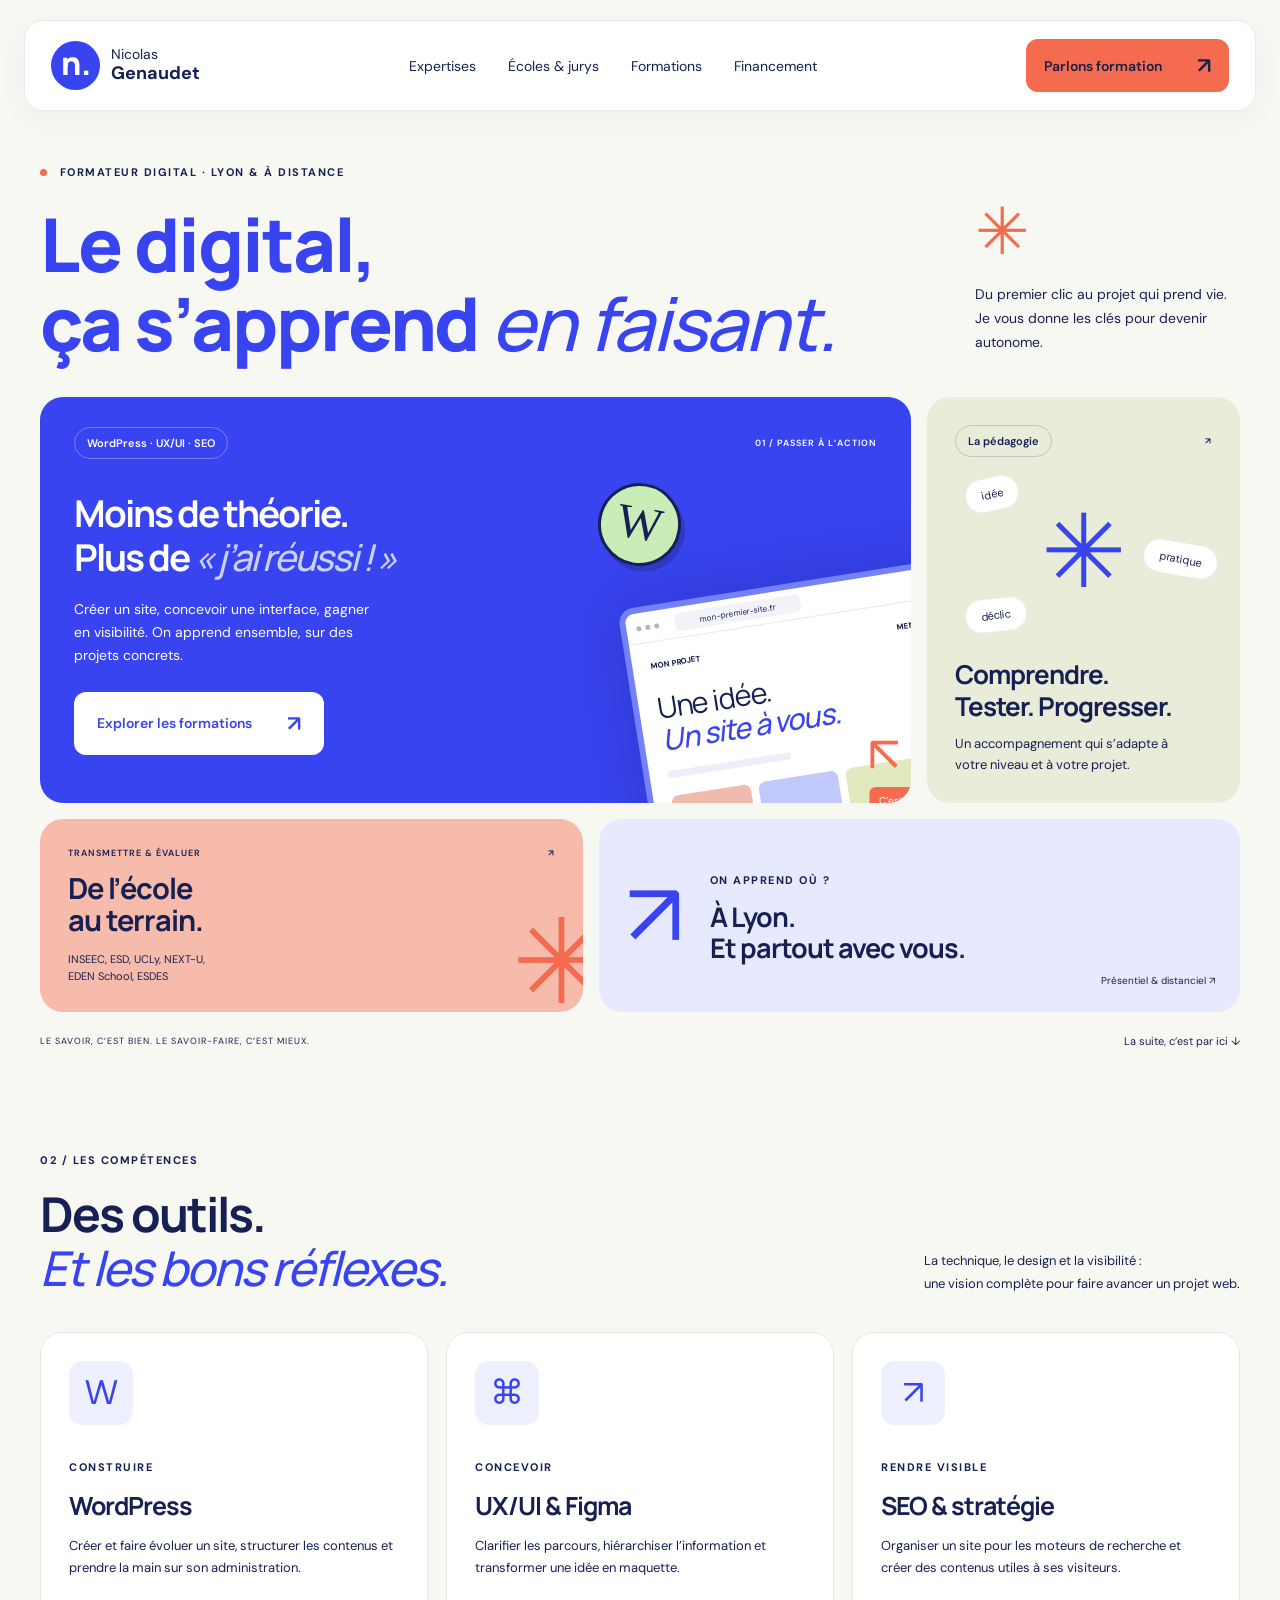
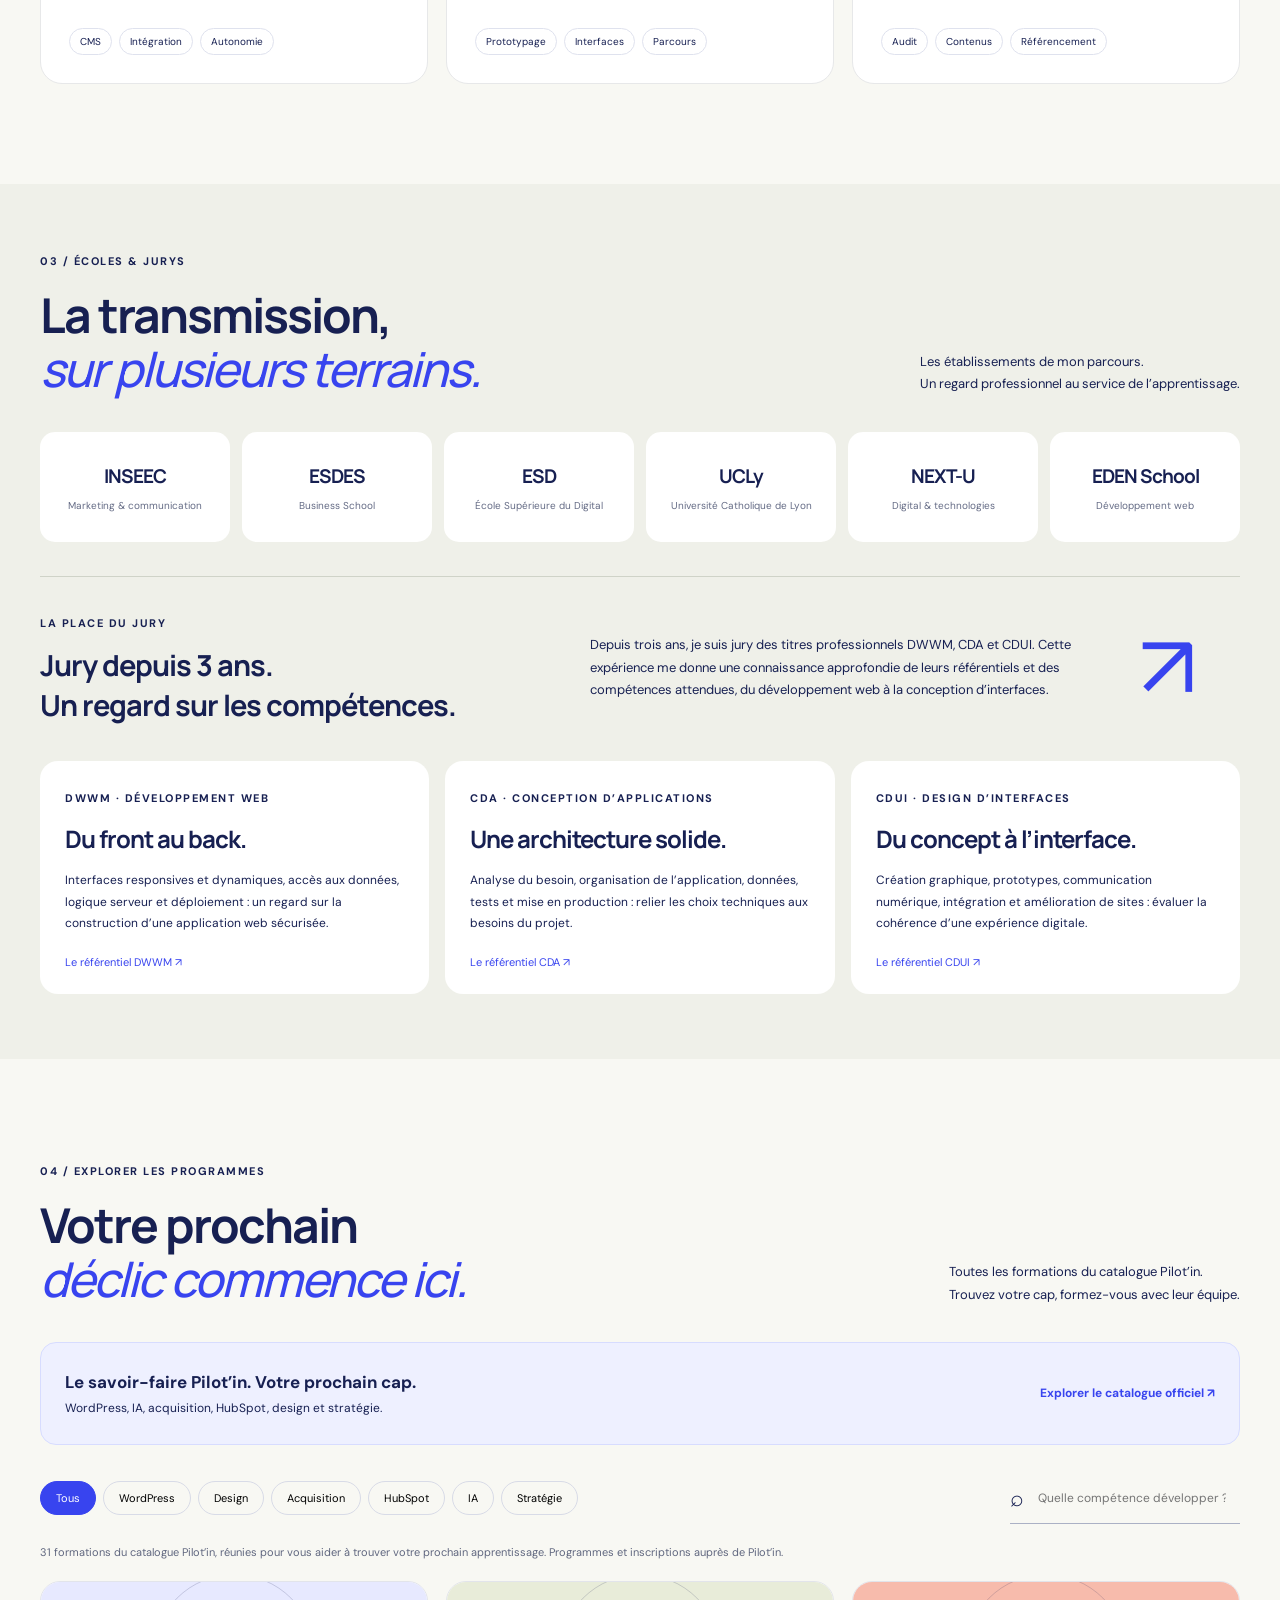
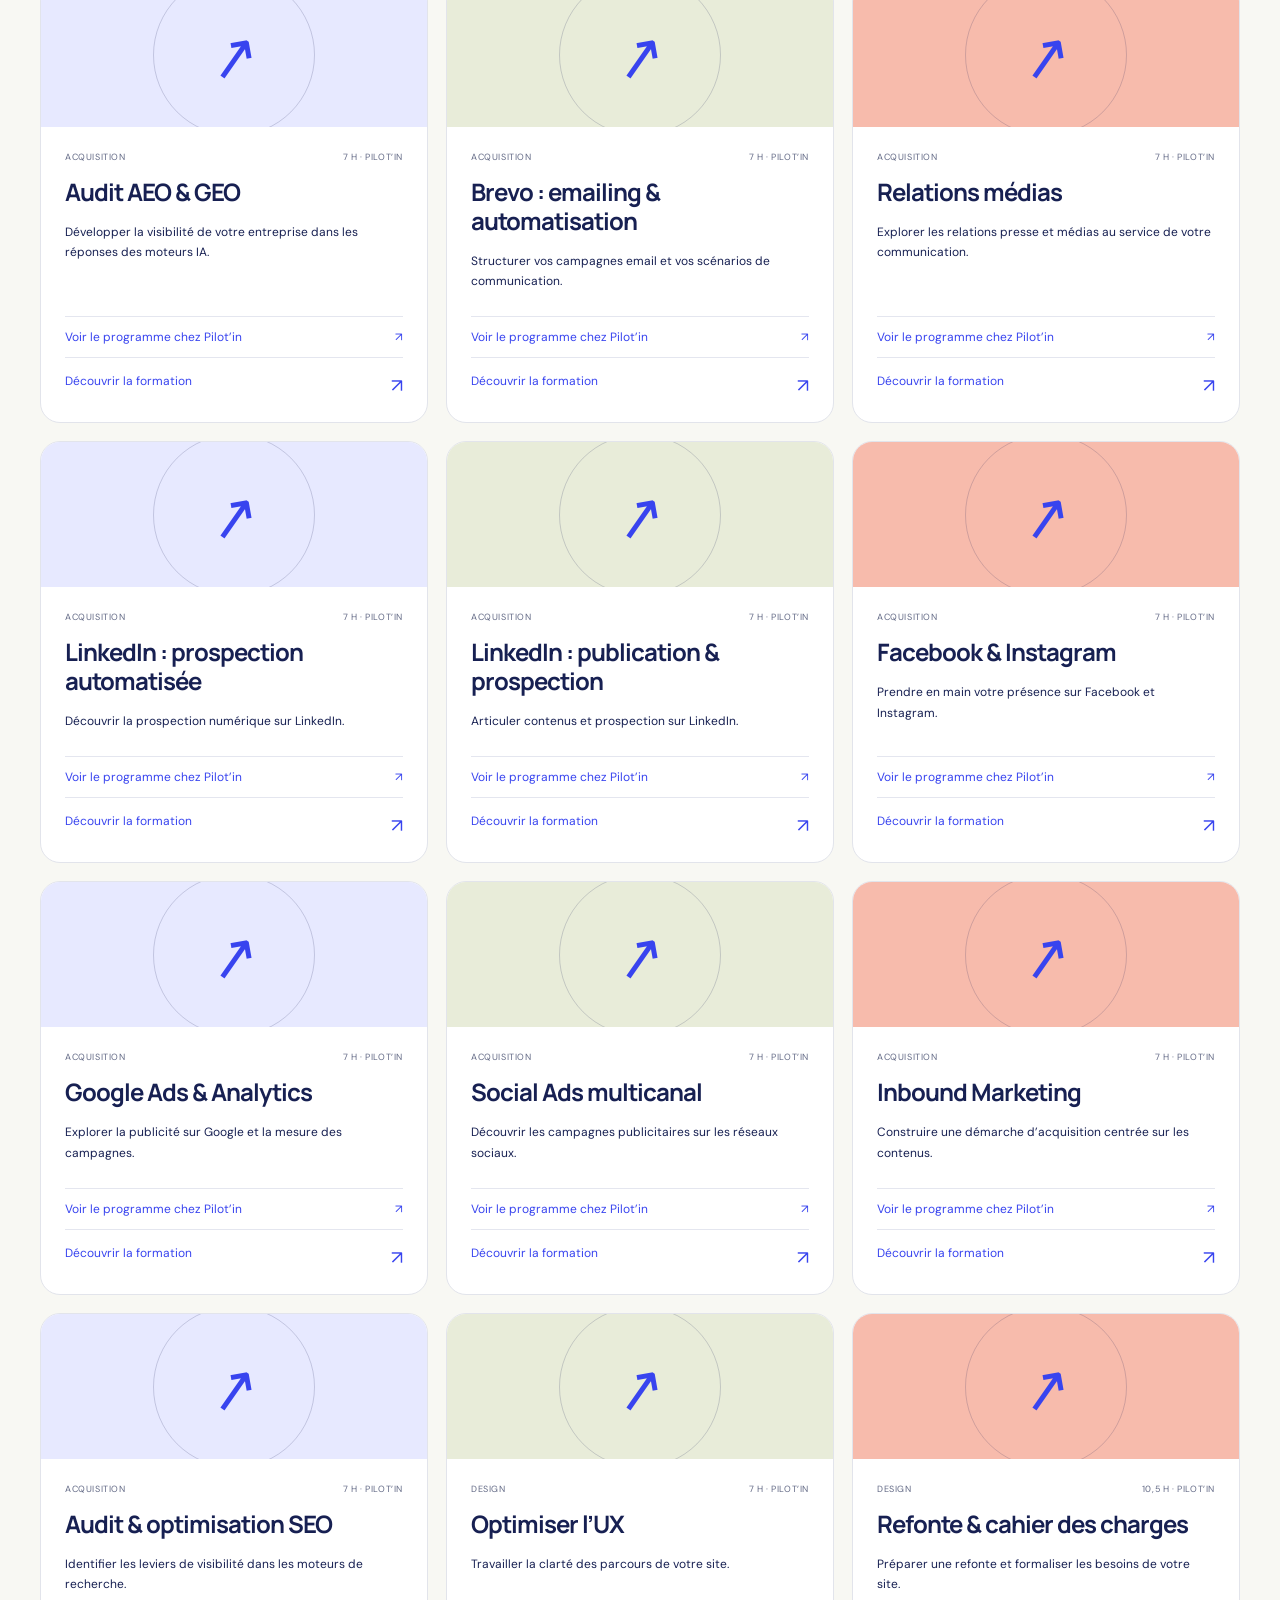
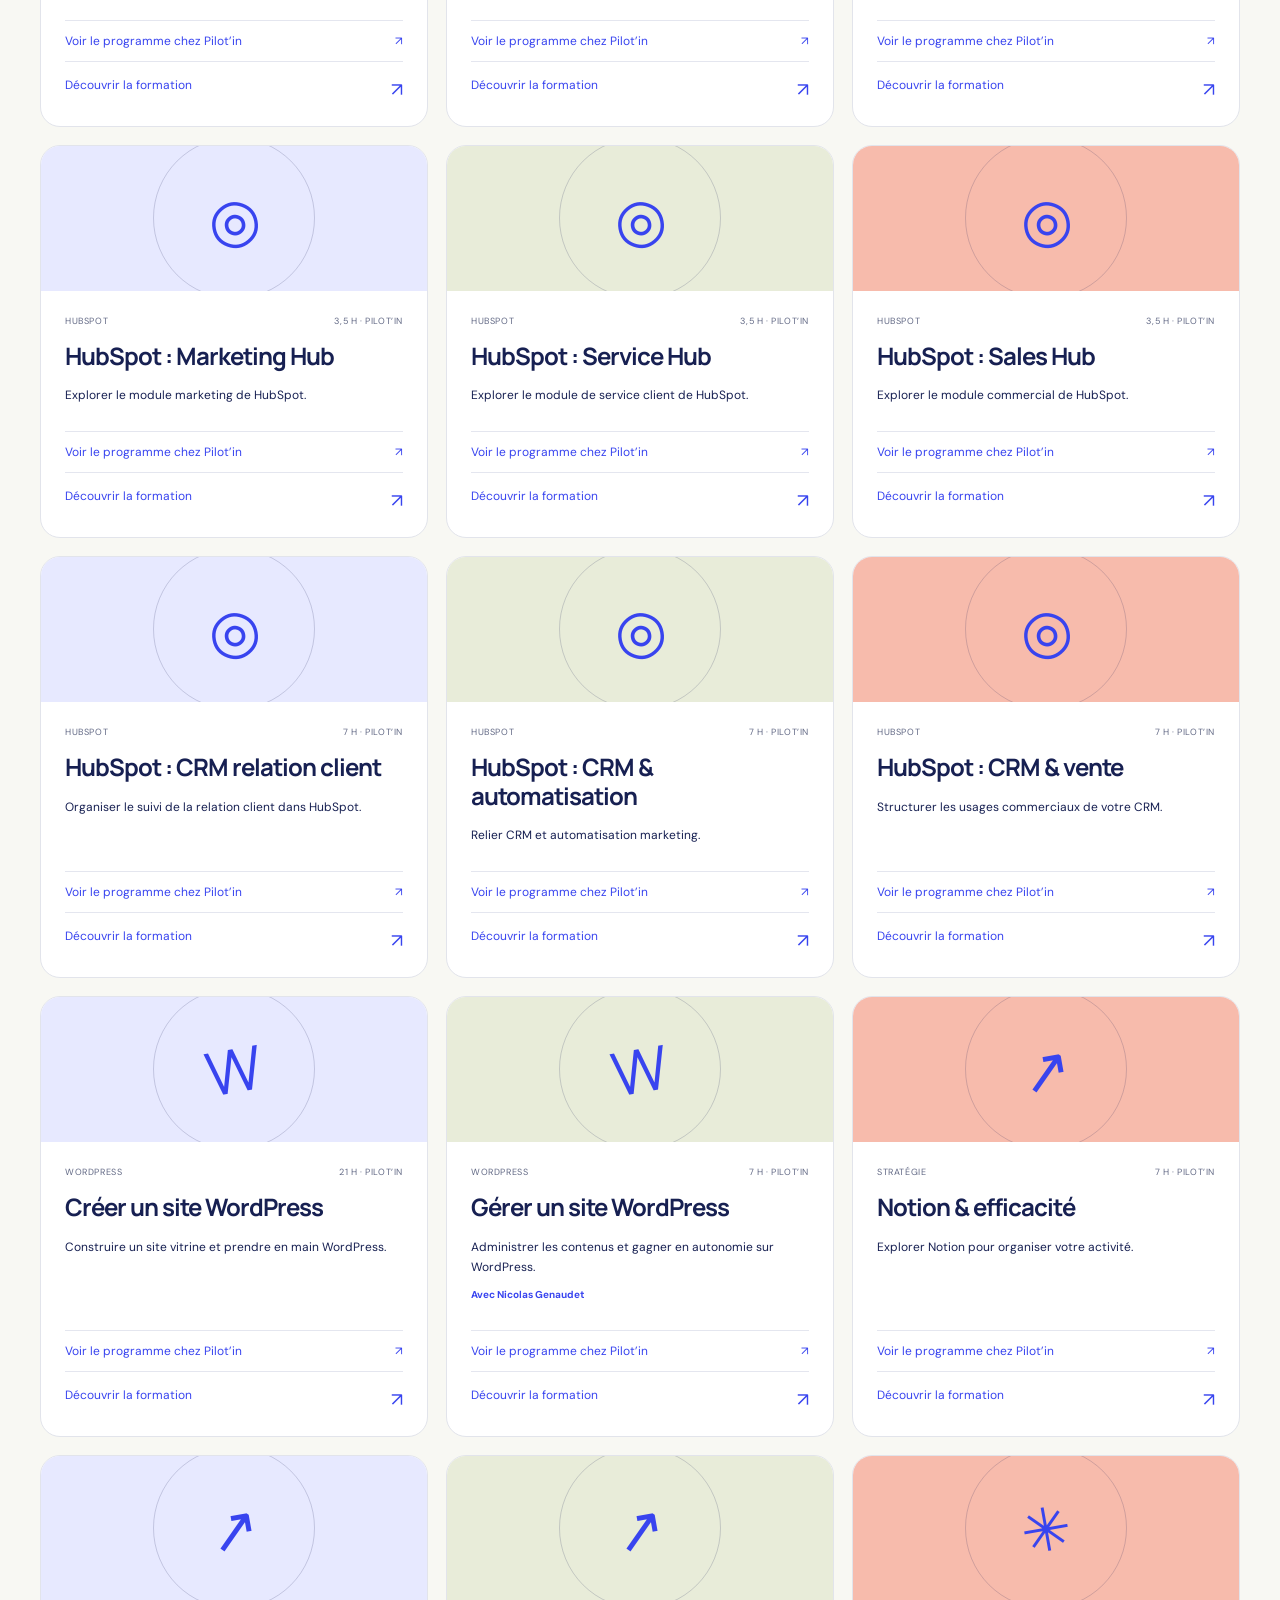
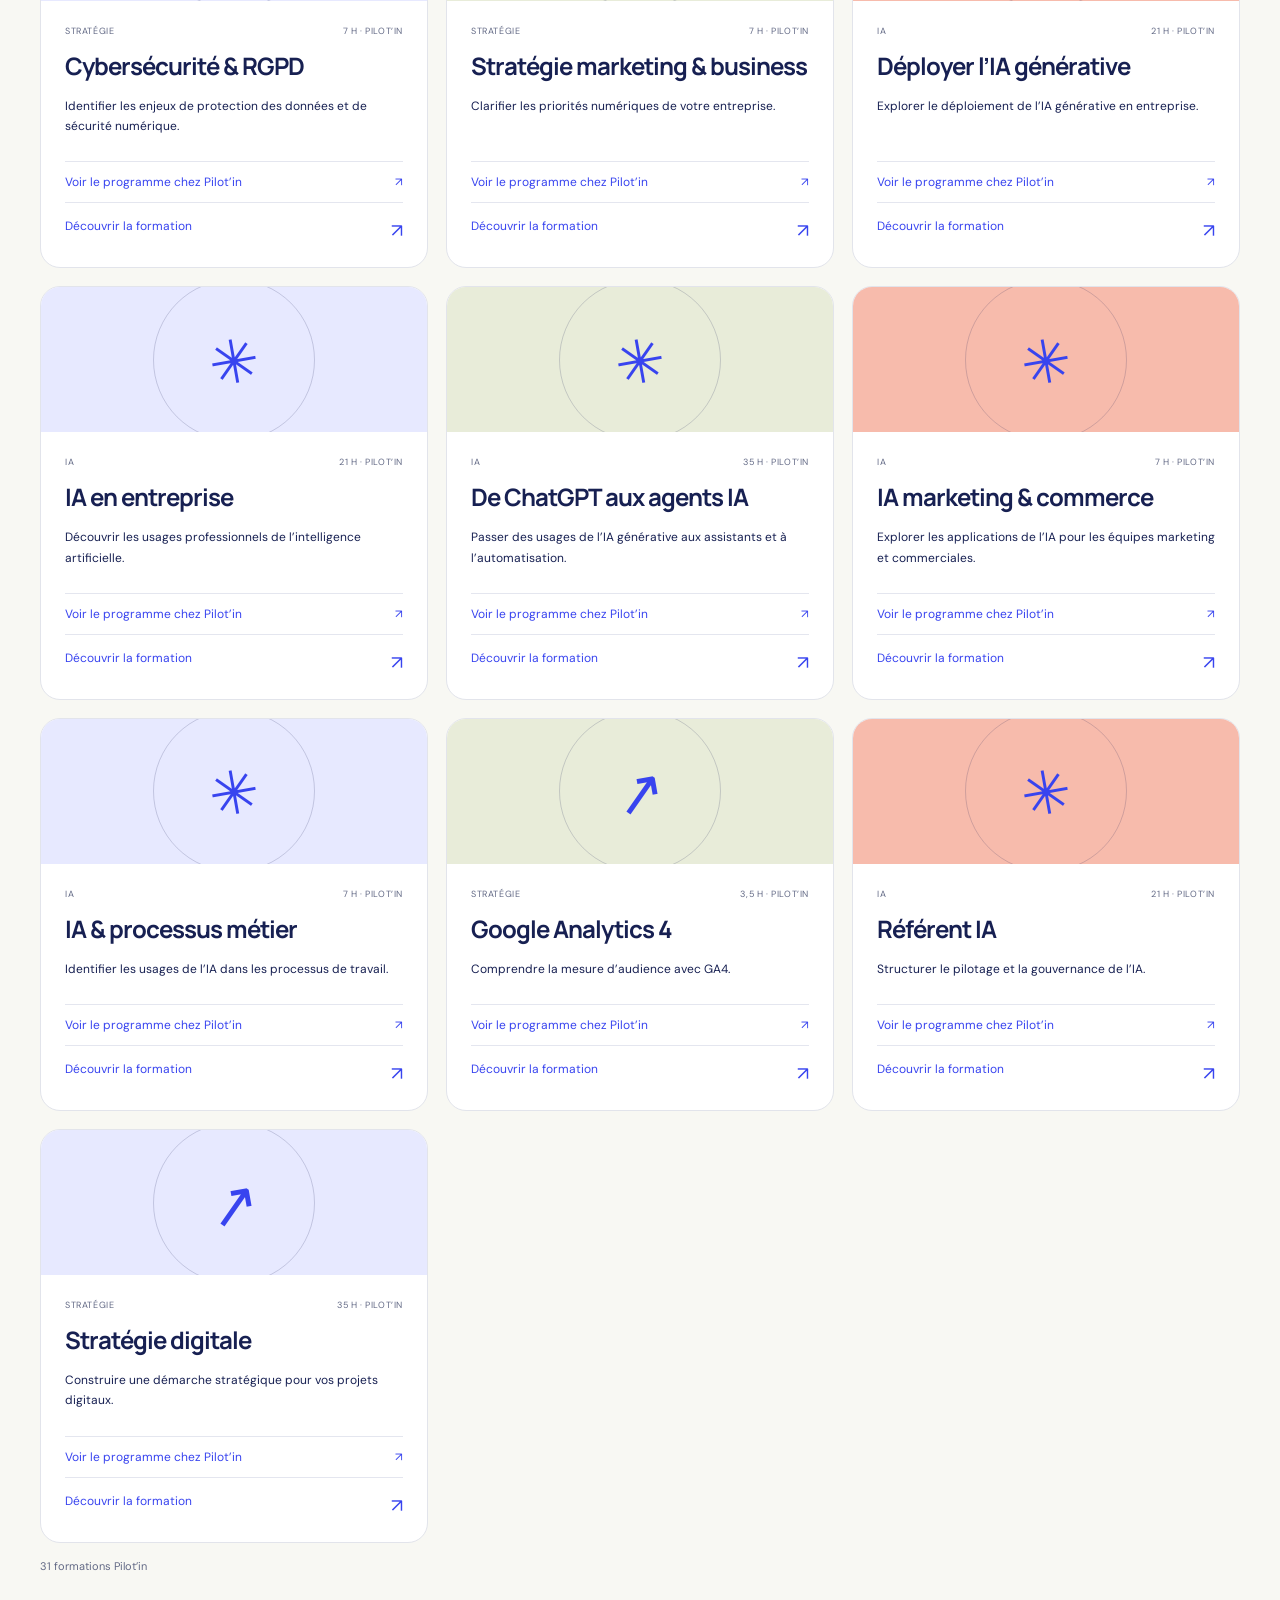
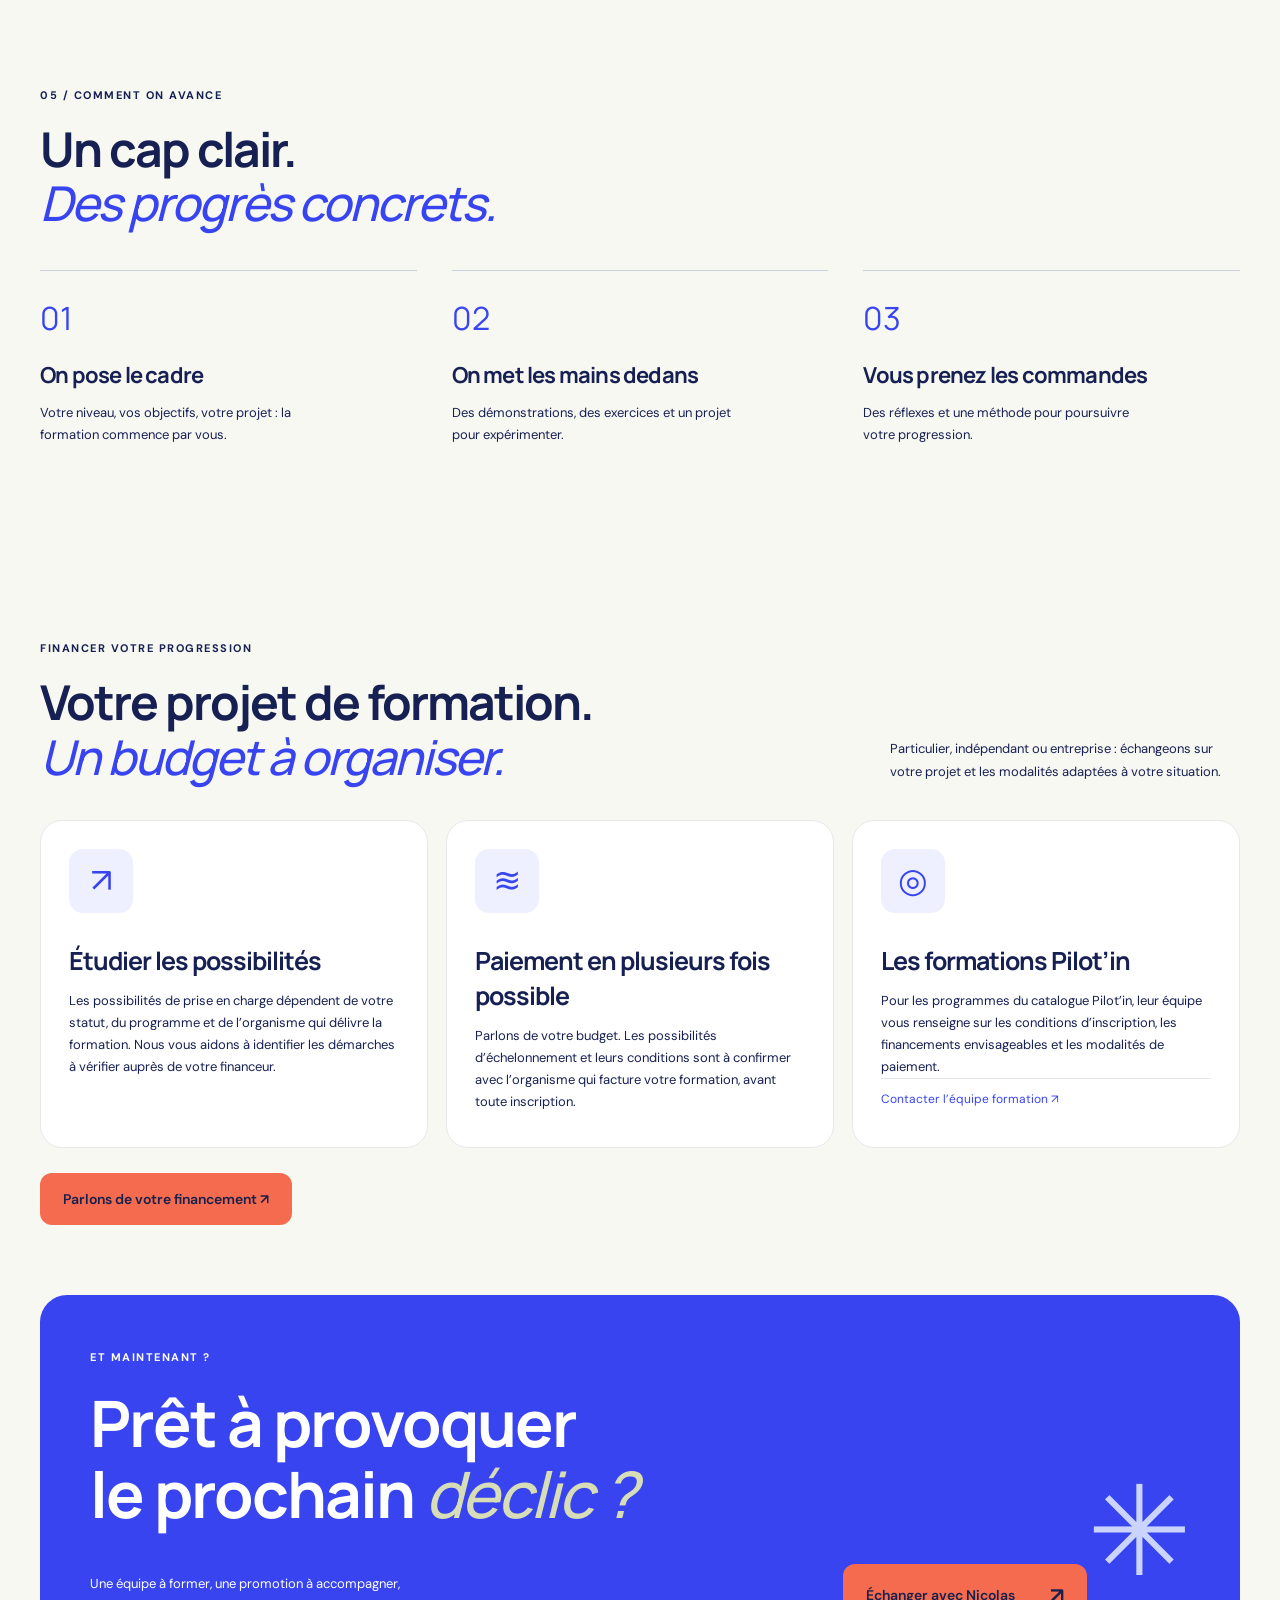
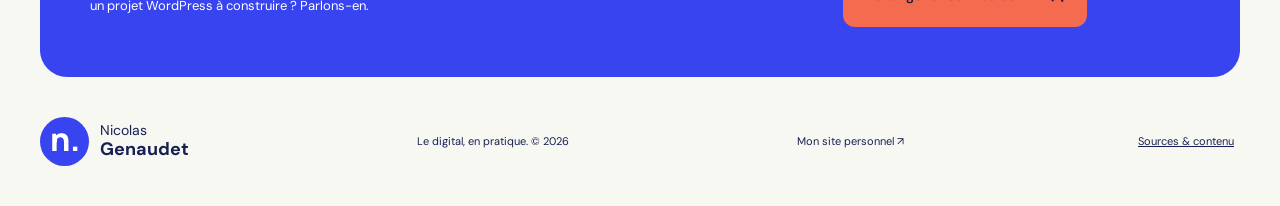
==== commit f27c710f: "Ajouter une section financement et paiement échelonné" ====
--- a/index.html
+++ b/index.html
@@ -33,7 +33,7 @@
 <script src="pilot-data.js" defer></script>
 <script src="app.js" defer></script>
 </head>
-<body><a class="skip" href="#main">Aller au contenu</a><header class="site-header"><a class="brand" href="#"><span class="brand-icon">n.</span><span>Nicolas<br><b>Genaudet</b></span></a><button class="menu-toggle" aria-expanded="false" aria-controls="primary-navigation">Menu <span aria-hidden="true">☰</span></button><nav id="primary-navigation" aria-label="Navigation principale"><a href="#expertises">Expertises</a><a href="#parcours">Écoles & jurys</a><a href="#formations">Formations</a></nav><a class="button coral small" href="#contact">Parlons formation <span>↗</span></a></header>
+<body><a class="skip" href="#main">Aller au contenu</a><header class="site-header"><a class="brand" href="#"><span class="brand-icon">n.</span><span>Nicolas<br><b>Genaudet</b></span></a><button class="menu-toggle" aria-expanded="false" aria-controls="primary-navigation">Menu <span aria-hidden="true">☰</span></button><nav id="primary-navigation" aria-label="Navigation principale"><a href="#expertises">Expertises</a><a href="#parcours">Écoles & jurys</a><a href="#formations">Formations</a><a href="#financement">Financement</a></nav><a class="button coral small" href="#contact">Parlons formation <span>↗</span></a></header>
 <main id="main"><section class="hero wrap"><div class="eyebrow"><span class="dot"></span> FORMATEUR DIGITAL · LYON & À DISTANCE</div><div class="hero-heading"><h1>Le digital,<br>ça s’apprend <em>en faisant.</em></h1><div class="hero-aside"><span class="spark">✳</span><p>Du premier clic au projet qui prend vie.<br>Je vous donne les clés pour devenir autonome.</p></div></div>
 <div class="bento"><article class="tile main-tile"><div class="tile-top"><span class="pill">WordPress · UX/UI · SEO</span><span>01 / PASSER À L’ACTION</span></div><h2>Moins de théorie.<br>Plus de <em>« j’ai réussi ! »</em></h2><p>Créer un site, concevoir une interface, gagner en visibilité. On apprend ensemble, sur des projets concrets.</p><a class="button white" href="#formations">Explorer les formations <span>↗</span></a><div class="browser-art" aria-hidden="true"><div class="browser-bar"><i></i><i></i><i></i><span>mon-premier-site.fr</span></div><div class="browser-content"><div class="mini-nav">MON PROJET <span>MENU ☰</span></div><div class="mini-heading">Une idée.<br><em>Un site à vous.</em></div><div class="mini-line"></div><div class="mini-blocks"><b></b><b></b><b></b></div></div><span class="cursor-art">↖<small>C’est vous !</small></span></div><span class="wp-sticker" aria-hidden="true">W</span></article>
 <article class="tile method-tile"><div class="tile-top"><span class="pill">La pédagogie</span><span>↗</span></div><div class="orbit" aria-hidden="true"><span>idée</span><b>✳</b><span>pratique</span><span>déclic</span></div><h2>Comprendre.<br>Tester. Progresser.</h2><p>Un accompagnement qui s’adapte à votre niveau et à votre projet.</p></article>
@@ -73,6 +73,6 @@
 <article class="course"><div class="course-visual" aria-hidden="true"><span>✳</span></div><div class="course-body"><div class="course-meta"><span>IA</span><span>21 h · Pilot’in</span></div><h3>Référent IA</h3><p>Structurer le pilotage et la gouvernance de l’IA.</p><a class="course-link" href="https://pilot-in.catalogueformpro.com/8/strategie-productivite/2654711/strategie-productivite-referent-ia-piloter-lintegration-responsable-et-conforme-de-lintelligence-art" target="_blank" rel="noopener">Voir le programme chez Pilot’in <span>↗</span></a><button data-index="29">Découvrir la formation <span>↗</span></button></div></article>
 <article class="course"><div class="course-visual" aria-hidden="true"><span>↗</span></div><div class="course-body"><div class="course-meta"><span>Stratégie</span><span>35 h · Pilot’in</span></div><h3>Stratégie digitale</h3><p>Construire une démarche stratégique pour vos projets digitaux.</p><a class="course-link" href="https://pilot-in.catalogueformpro.com/8/strategie-productivite/904224/strategie-productivite-strategie-digitale" target="_blank" rel="noopener">Voir le programme chez Pilot’in <span>↗</span></a><button data-index="30">Découvrir la formation <span>↗</span></button></div></article></div><p id="result-count" class="result-count" aria-live="polite">31 formations Pilot’in</p></section>
 <section class="wrap section approach"><span class="eyebrow">05 / COMMENT ON AVANCE</span><h2>Un cap clair.<br><em>Des progrès concrets.</em></h2><div class="steps"><article><span>01</span><h3>On pose le cadre</h3><p>Votre niveau, vos objectifs, votre projet : la formation commence par vous.</p></article><article><span>02</span><h3>On met les mains dedans</h3><p>Des démonstrations, des exercices et un projet pour expérimenter.</p></article><article><span>03</span><h3>Vous prenez les commandes</h3><p>Des réflexes et une méthode pour poursuivre votre progression.</p></article></div></section>
-<section class="contact wrap" id="contact"><span class="eyebrow">ET MAINTENANT ?</span><h2>Prêt à provoquer<br>le prochain <em>déclic ?</em> <span aria-hidden="true">✳</span></h2><div class="contact-bottom"><p>Une équipe à former, une promotion à accompagner,<br>un projet WordPress à construire ? Parlons-en.</p><a class="button coral" href="https://nicolas-genaudet.fr/#contact" target="_blank" rel="noopener">Échanger avec Nicolas <span>↗</span></a></div></section></main>
+<section class="wrap section financing" id="financement"><div class="section-heading"><div><span class="eyebrow">FINANCER VOTRE PROGRESSION</span><h2>Votre projet de formation.<br><em>Un budget à organiser.</em></h2></div><p>Particulier, indépendant ou entreprise : échangeons sur votre projet et les modalités adaptées à votre situation.</p></div><div class="expert-grid"><article class="expert"><span class="expert-icon" aria-hidden="true">↗</span><h3>Étudier les possibilités</h3><p>Les possibilités de prise en charge dépendent de votre statut, du programme et de l’organisme qui délivre la formation. Nous vous aidons à identifier les démarches à vérifier auprès de votre financeur.</p></article><article class="expert"><span class="expert-icon" aria-hidden="true">≋</span><h3>Paiement en plusieurs fois possible</h3><p>Parlons de votre budget. Les possibilités d’échelonnement et leurs conditions sont à confirmer avec l’organisme qui facture votre formation, avant toute inscription.</p></article><article class="expert"><span class="expert-icon" aria-hidden="true">◎</span><h3>Les formations Pilot’in</h3><p>Pour les programmes du catalogue Pilot’in, leur équipe vous renseigne sur les conditions d’inscription, les financements envisageables et les modalités de paiement.</p><a class="course-link" href="mailto:infosformations@pilot-in.com">Contacter l’équipe formation ↗</a></article></div><a class="button coral" href="mailto:genaudet.nicolas@gmail.com?subject=Financement%20de%20ma%20formation" style="margin-top:25px">Parlons de votre financement ↗</a></section><section class="contact wrap" id="contact"><span class="eyebrow">ET MAINTENANT ?</span><h2>Prêt à provoquer<br>le prochain <em>déclic ?</em> <span aria-hidden="true">✳</span></h2><div class="contact-bottom"><p>Une équipe à former, une promotion à accompagner,<br>un projet WordPress à construire ? Parlons-en.</p><a class="button coral" href="https://nicolas-genaudet.fr/#contact" target="_blank" rel="noopener">Échanger avec Nicolas <span>↗</span></a></div></section></main>
 <footer class="wrap"><a class="brand" href="#"><span class="brand-icon">n.</span><span>Nicolas<br><b>Genaudet</b></span></a><p>Le digital, en pratique. © 2026</p><a href="https://nicolas-genaudet.fr" target="_blank" rel="noopener">Mon site personnel ↗</a><button id="sources-button">Sources & contenu</button></footer>
 <dialog id="detail"><button class="close" aria-label="Fermer la fiche">×</button><div id="detail-content"></div></dialog><dialog id="sources"><button class="close" aria-label="Fermer les sources">×</button><span class="eyebrow">LES SOURCES</span><h2>Un parcours.<br>Des formations concrètes.</h2><p>Les écoles, la correction ESDES et les trois années de jury DWWM, CDA et CDUI ont été indiquées par Nicolas. Les expertises WordPress, UX/UI et SEO figurent sur son site.</p><p>Les 31 formations sont celles présentes sur le catalogue public Pilot’in le 13 octobre 2026. Les intitulés courts et résumés ont été rédigés pour cette maquette. Chaque fiche renvoie au programme officiel pour les détails et l’inscription. Les durées sont exprimées en heures, car certains équivalents en jours du catalogue sont incohérents.</p><ul><li><a href="https://nicolas-genaudet.fr/" target="_blank" rel="noopener">Nicolas Genaudet</a></li><li><a href="https://pilot-in.catalogueformpro.com/" target="_blank" rel="noopener">Catalogue complet Pilot’in</a></li><li><a href="https://www.pilot-in.com/formations/" target="_blank" rel="noopener">Pilot’in : formations et intervenants</a></li><li><a href="https://www.francecompetences.fr/recherche/rncp/37674/" target="_blank" rel="noopener">DWWM : RNCP37674</a></li><li><a href="https://www.francecompetences.fr/recherche/rncp/37873/" target="_blank" rel="noopener">CDA : RNCP37873</a></li><li><a href="https://www.francecompetences.fr/recherche/rncp/35634/" target="_blank" rel="noopener">CDUI : référentiel historique RNCP35634</a></li><li><a href="https://www.francecompetences.fr/recherche/rncp/42140/" target="_blank" rel="noopener">CDUI : référentiel actuel RNCP42140</a></li></ul><p>Les missions de jury ne sont pas présentées comme des diplômes détenus par Nicolas. Les inscriptions aux formations sont gérées par Pilot’in.</p></dialog></body></html>
--- a/style.css
+++ b/style.css
@@ -9,3 +9,5 @@
 /* Navigation persistante, y compris sur mobile. */
 .site-header{position:sticky;top:12px;z-index:50;box-shadow:0 8px 30px #1720520c;background:#fff}.site-header .menu-toggle{display:none}.course-link{display:flex;justify-content:space-between;gap:12px;margin-top:auto;padding:12px 0;color:var(--blue);font-size:12px;border-top:1px solid #e4e6ef}.course button{margin-top:0}.skip:focus{position:fixed;z-index:100}html{scroll-padding-top:130px}
 @media(max-width:700px){.site-header{top:8px;flex-wrap:wrap;gap:12px}.site-header .menu-toggle{display:inline-flex;align-items:center;gap:8px;border:1px solid #d8dbe7;background:white;border-radius:10px;padding:9px 12px;color:var(--ink);font-size:12px}.site-header>.button{margin-left:auto}.site-header nav{display:none;order:4;width:100%;padding-top:12px;border-top:1px solid #e7e8ee;justify-content:space-between;gap:10px;font-size:12px}.site-header:has(.menu-toggle[aria-expanded="true"]) nav{display:flex}html{scroll-padding-top:180px}.site-header .brand-icon{width:34px;height:34px;line-height:31px}.site-header .brand{gap:7px}.site-header .small{gap:8px;padding:9px;font-size:10px}}@media(max-width:360px){.site-header .brand span:last-child{display:none}}
+
+.financing{padding-bottom:70px}.financing .expert p{min-height:0}@media(max-width:700px){.site-header nav{flex-wrap:wrap;row-gap:16px}.financing{padding-bottom:50px}}
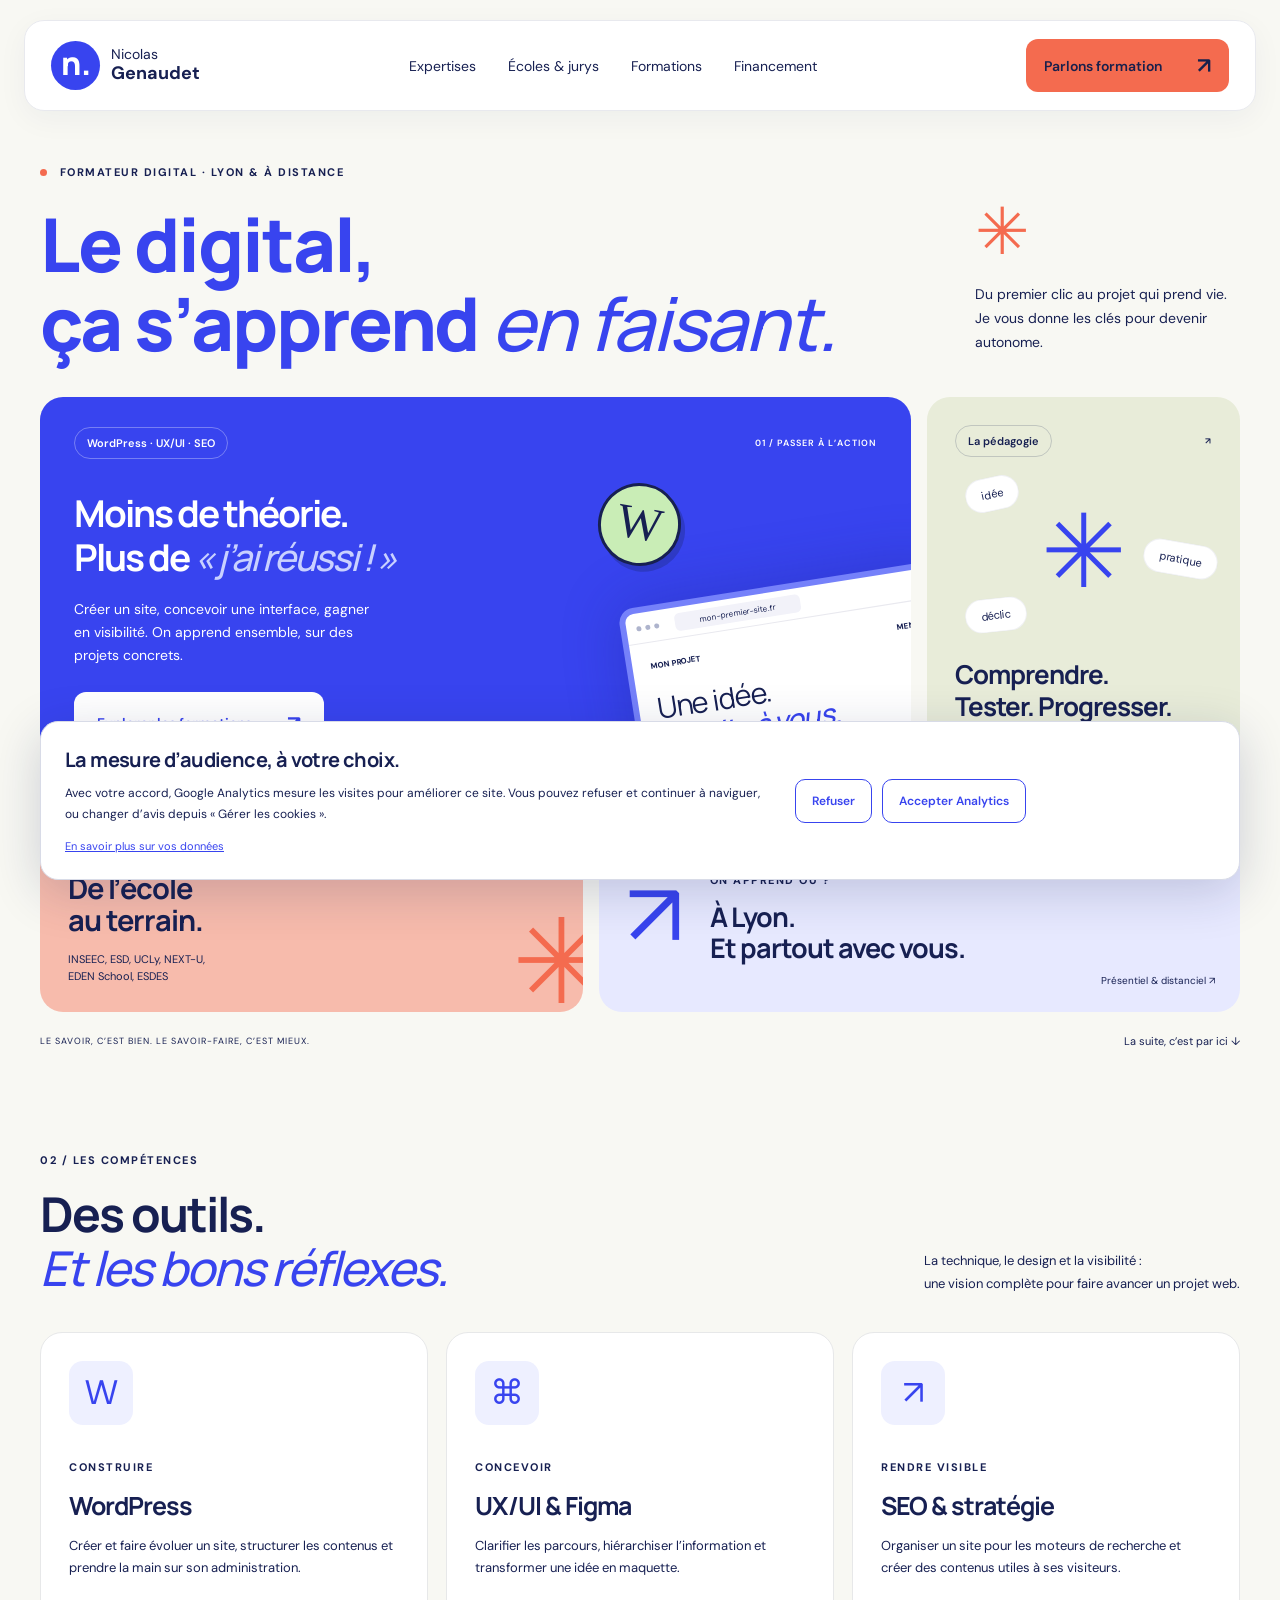
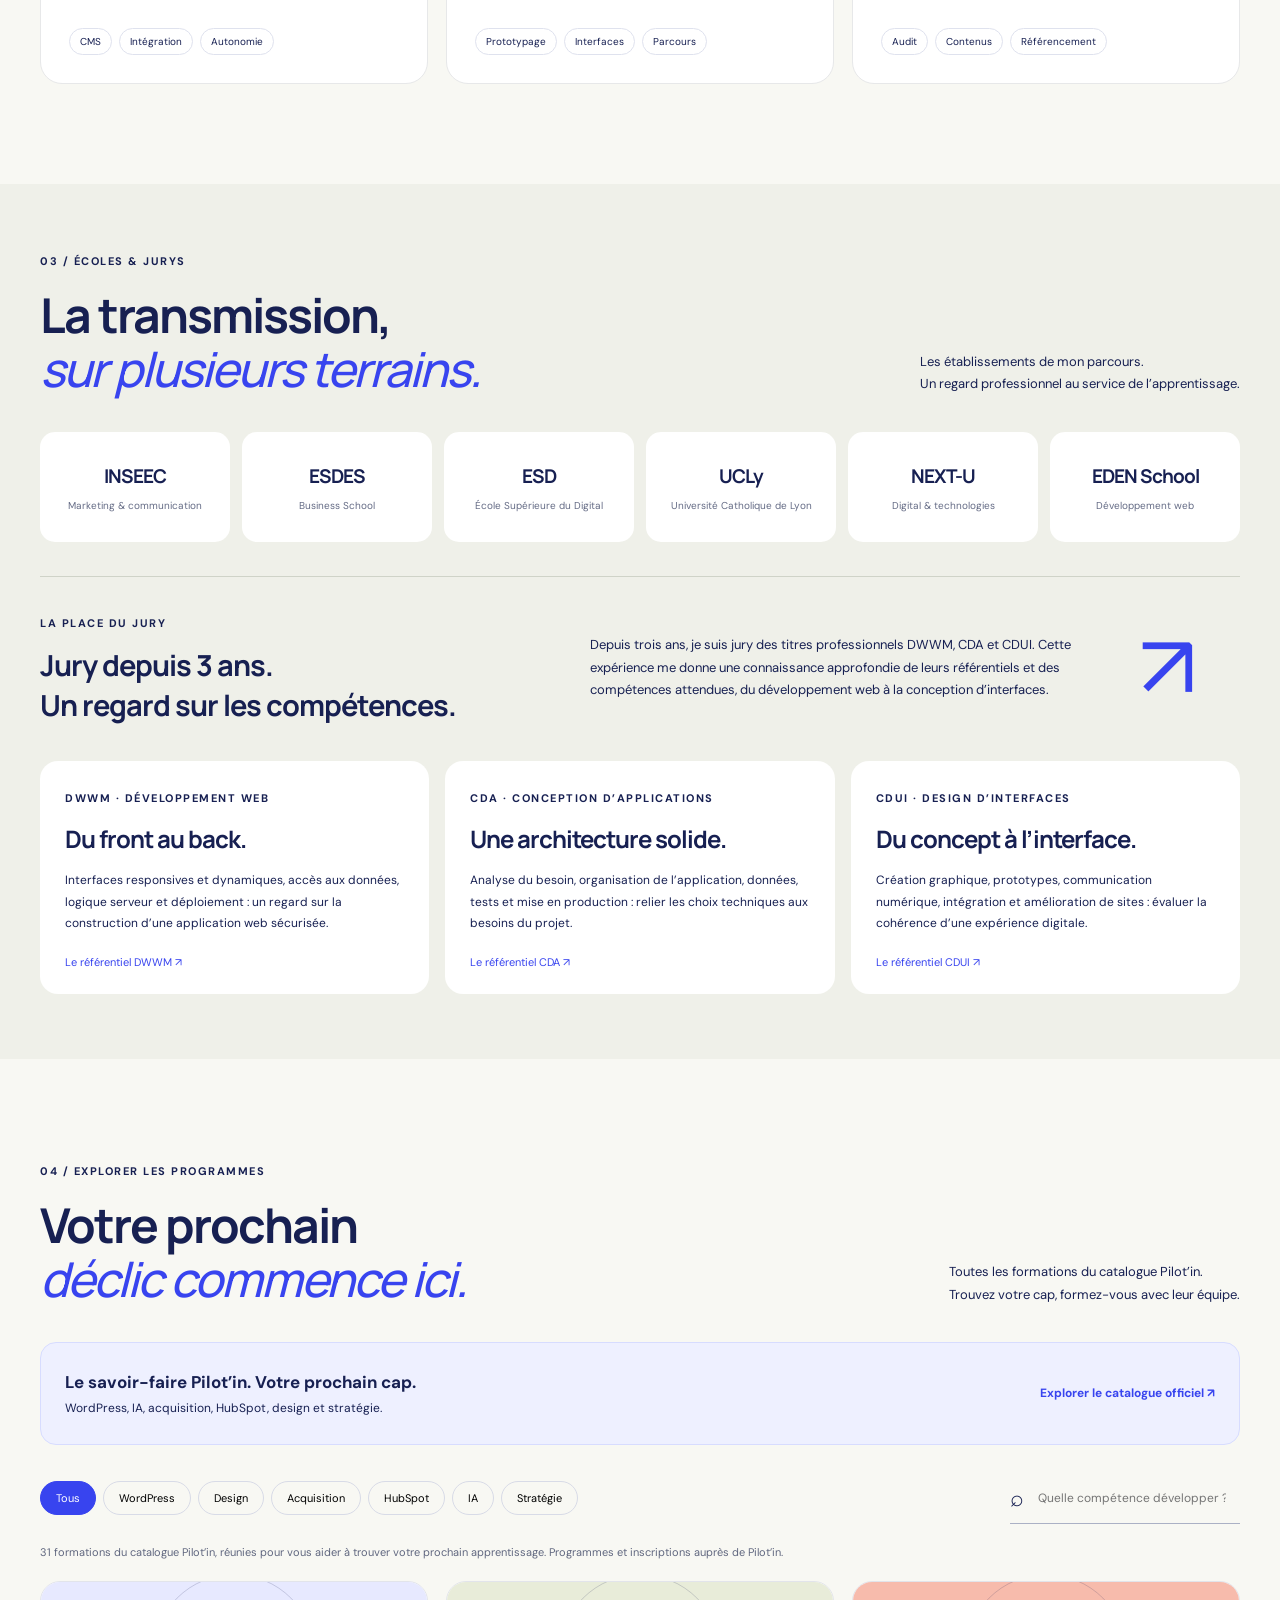
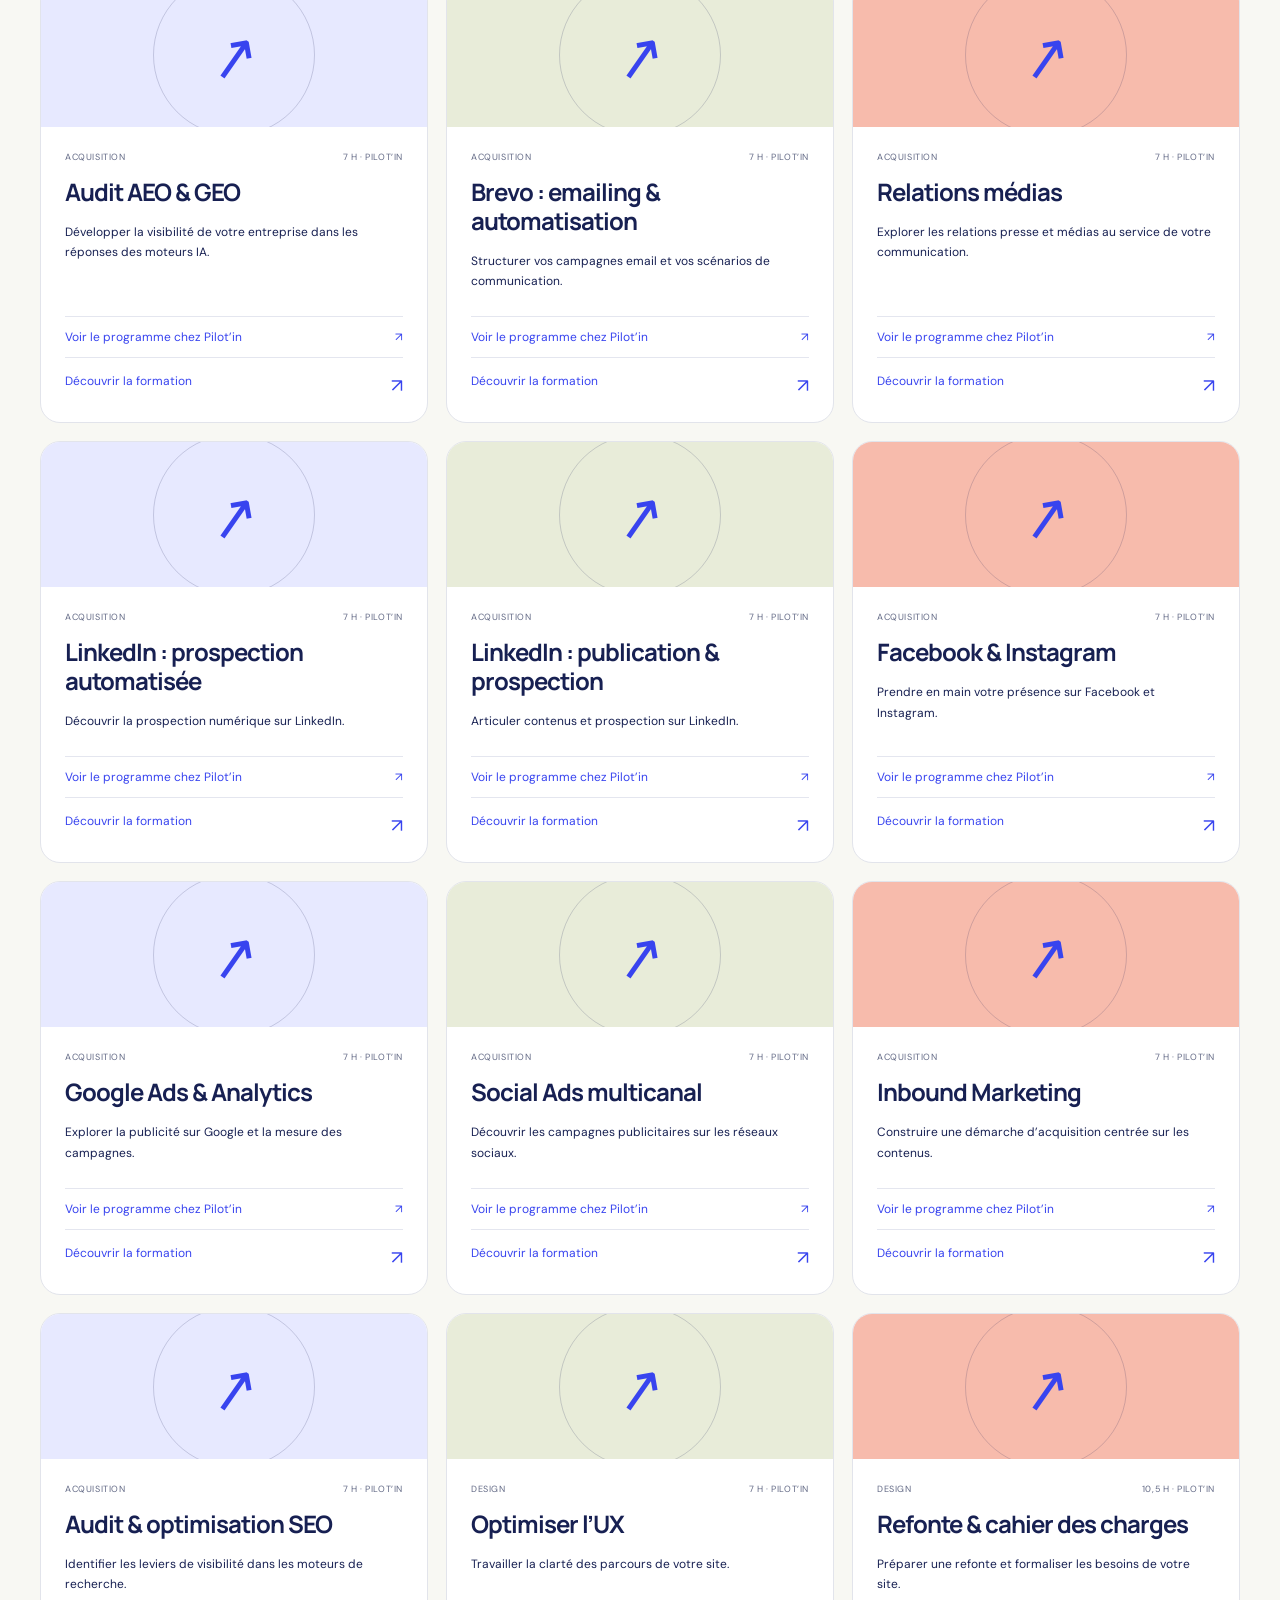
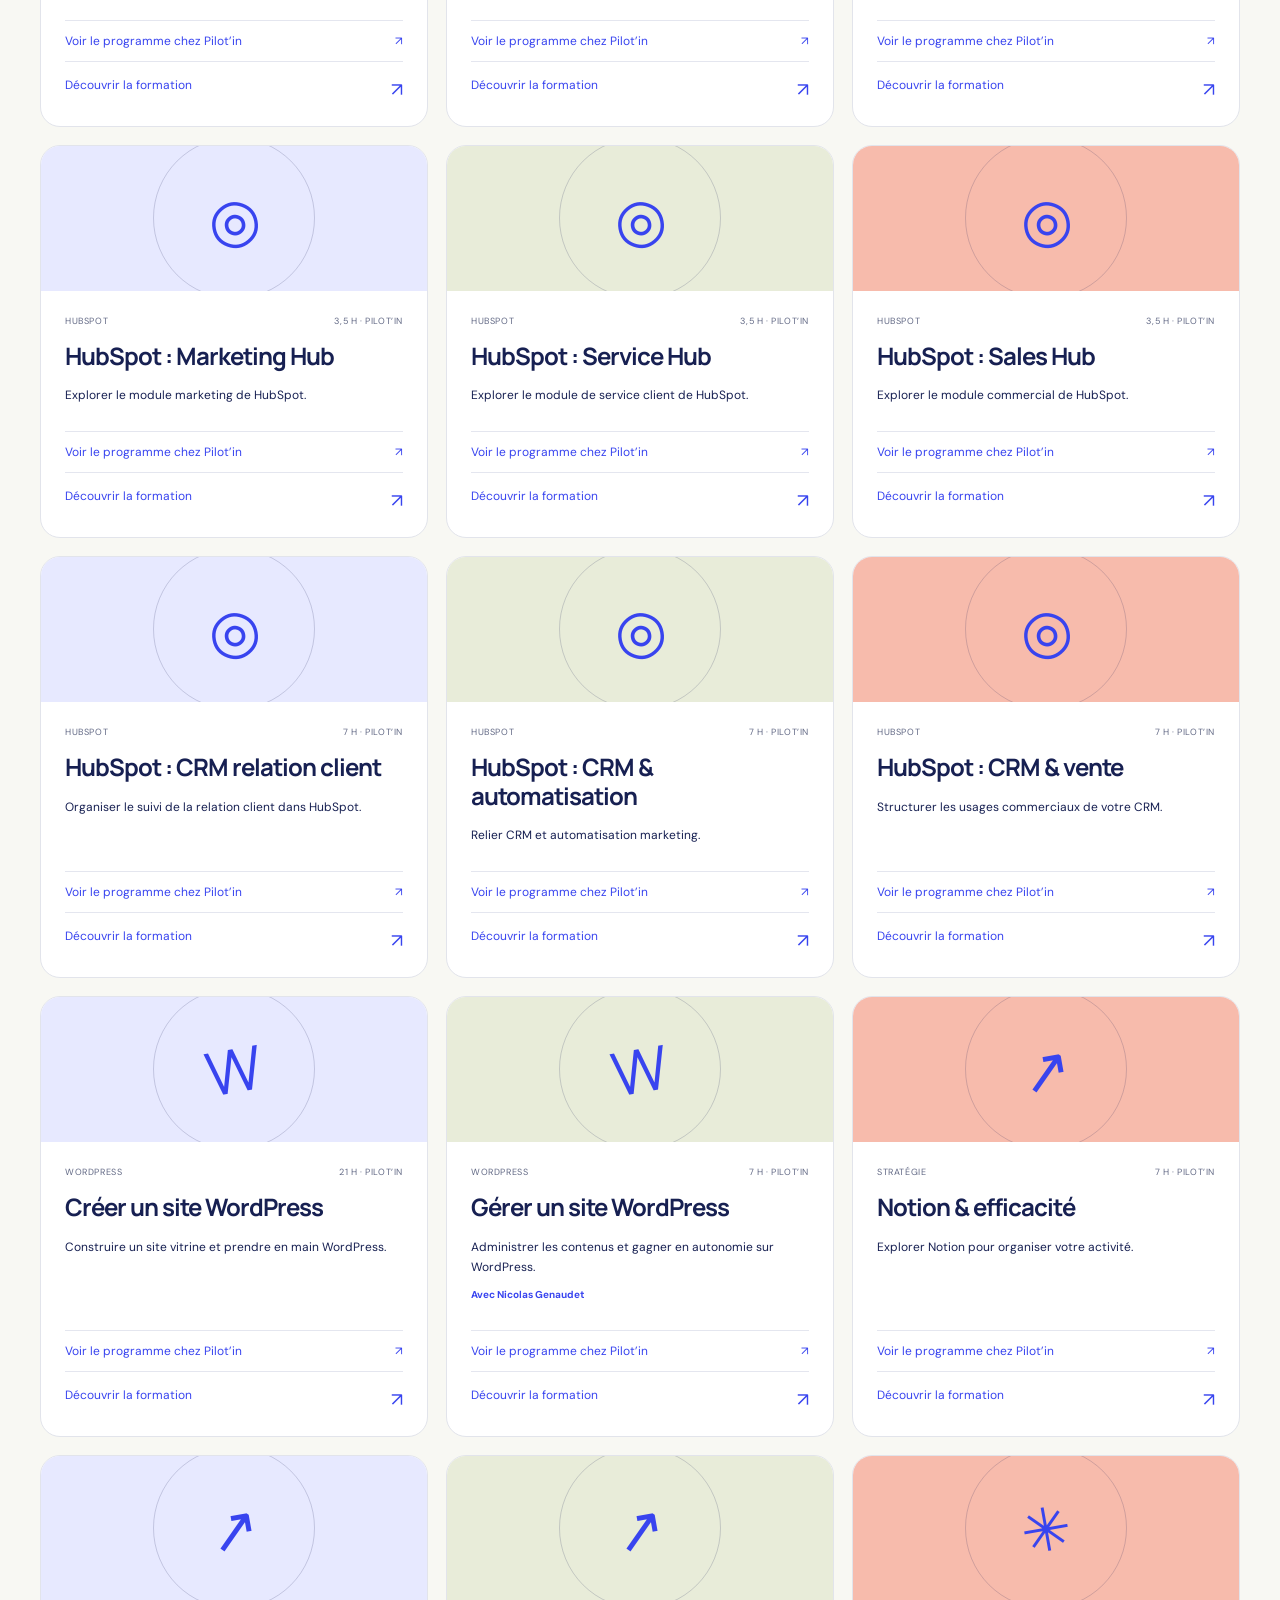
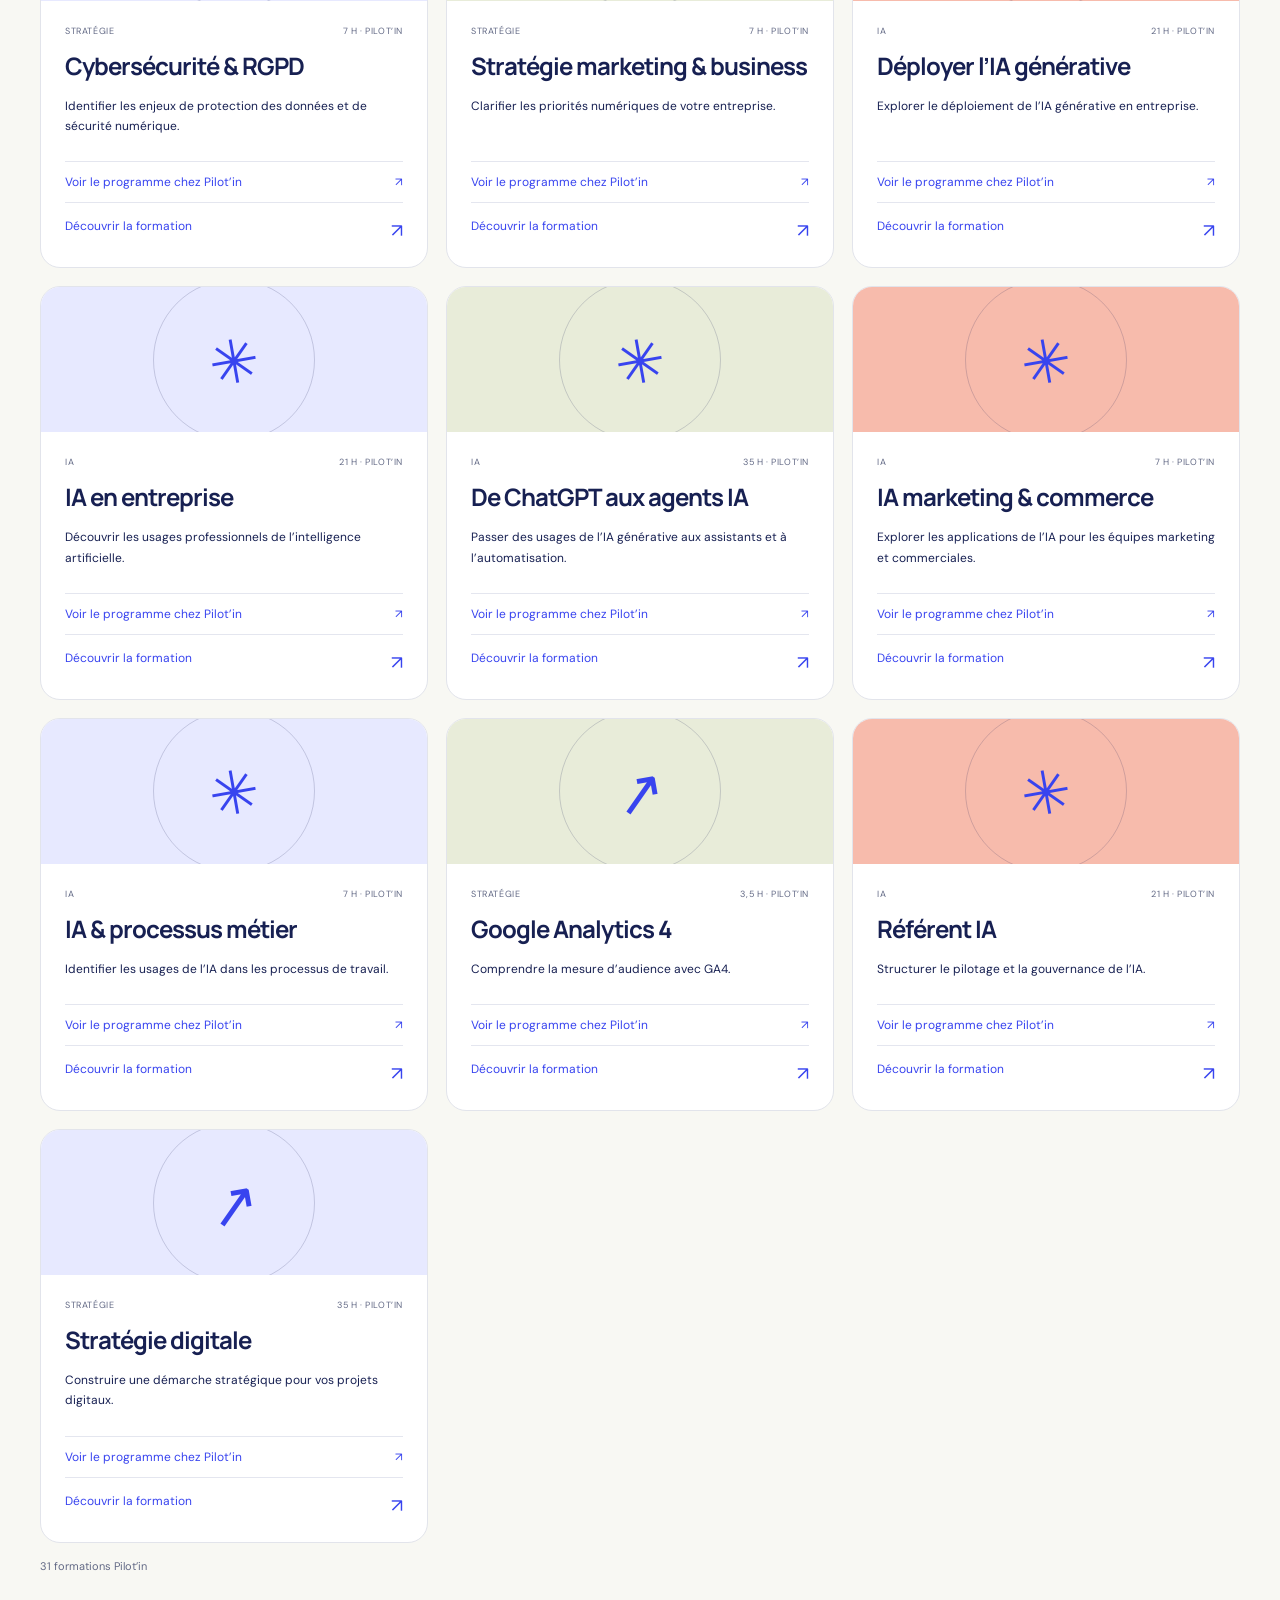
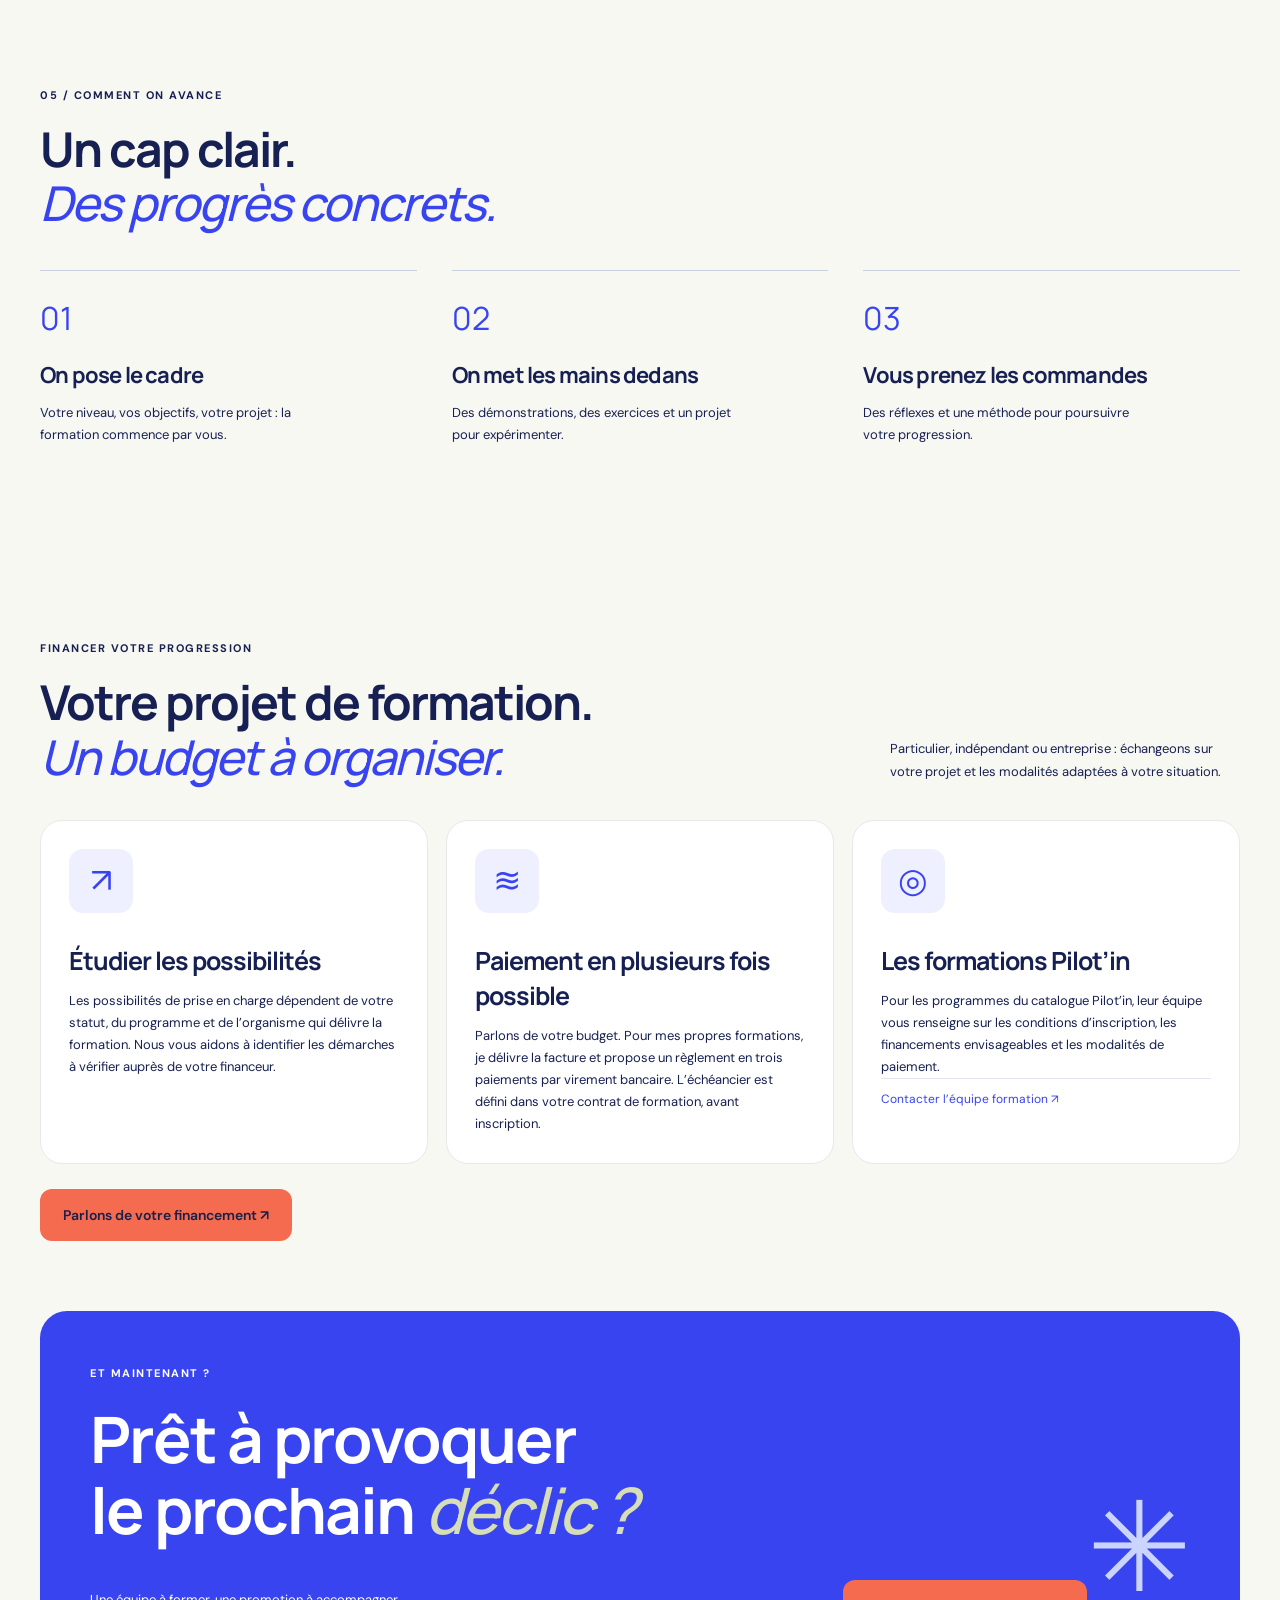
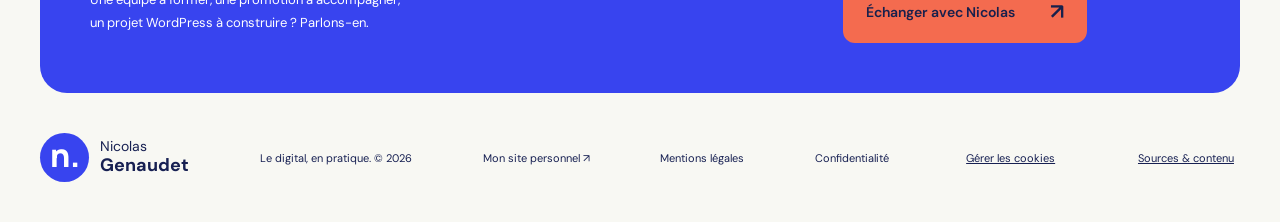
==== commit 9dc6678a: "Ajouter les mentions légales, le consentement GA4 et le paiement en trois virements" ====
--- a/index.html
+++ b/index.html
@@ -73,6 +73,6 @@
 <article class="course"><div class="course-visual" aria-hidden="true"><span>✳</span></div><div class="course-body"><div class="course-meta"><span>IA</span><span>21 h · Pilot’in</span></div><h3>Référent IA</h3><p>Structurer le pilotage et la gouvernance de l’IA.</p><a class="course-link" href="https://pilot-in.catalogueformpro.com/8/strategie-productivite/2654711/strategie-productivite-referent-ia-piloter-lintegration-responsable-et-conforme-de-lintelligence-art" target="_blank" rel="noopener">Voir le programme chez Pilot’in <span>↗</span></a><button data-index="29">Découvrir la formation <span>↗</span></button></div></article>
 <article class="course"><div class="course-visual" aria-hidden="true"><span>↗</span></div><div class="course-body"><div class="course-meta"><span>Stratégie</span><span>35 h · Pilot’in</span></div><h3>Stratégie digitale</h3><p>Construire une démarche stratégique pour vos projets digitaux.</p><a class="course-link" href="https://pilot-in.catalogueformpro.com/8/strategie-productivite/904224/strategie-productivite-strategie-digitale" target="_blank" rel="noopener">Voir le programme chez Pilot’in <span>↗</span></a><button data-index="30">Découvrir la formation <span>↗</span></button></div></article></div><p id="result-count" class="result-count" aria-live="polite">31 formations Pilot’in</p></section>
 <section class="wrap section approach"><span class="eyebrow">05 / COMMENT ON AVANCE</span><h2>Un cap clair.<br><em>Des progrès concrets.</em></h2><div class="steps"><article><span>01</span><h3>On pose le cadre</h3><p>Votre niveau, vos objectifs, votre projet : la formation commence par vous.</p></article><article><span>02</span><h3>On met les mains dedans</h3><p>Des démonstrations, des exercices et un projet pour expérimenter.</p></article><article><span>03</span><h3>Vous prenez les commandes</h3><p>Des réflexes et une méthode pour poursuivre votre progression.</p></article></div></section>
-<section class="wrap section financing" id="financement"><div class="section-heading"><div><span class="eyebrow">FINANCER VOTRE PROGRESSION</span><h2>Votre projet de formation.<br><em>Un budget à organiser.</em></h2></div><p>Particulier, indépendant ou entreprise : échangeons sur votre projet et les modalités adaptées à votre situation.</p></div><div class="expert-grid"><article class="expert"><span class="expert-icon" aria-hidden="true">↗</span><h3>Étudier les possibilités</h3><p>Les possibilités de prise en charge dépendent de votre statut, du programme et de l’organisme qui délivre la formation. Nous vous aidons à identifier les démarches à vérifier auprès de votre financeur.</p></article><article class="expert"><span class="expert-icon" aria-hidden="true">≋</span><h3>Paiement en plusieurs fois possible</h3><p>Parlons de votre budget. Les possibilités d’échelonnement et leurs conditions sont à confirmer avec l’organisme qui facture votre formation, avant toute inscription.</p></article><article class="expert"><span class="expert-icon" aria-hidden="true">◎</span><h3>Les formations Pilot’in</h3><p>Pour les programmes du catalogue Pilot’in, leur équipe vous renseigne sur les conditions d’inscription, les financements envisageables et les modalités de paiement.</p><a class="course-link" href="mailto:infosformations@pilot-in.com">Contacter l’équipe formation ↗</a></article></div><a class="button coral" href="mailto:genaudet.nicolas@gmail.com?subject=Financement%20de%20ma%20formation" style="margin-top:25px">Parlons de votre financement ↗</a></section><section class="contact wrap" id="contact"><span class="eyebrow">ET MAINTENANT ?</span><h2>Prêt à provoquer<br>le prochain <em>déclic ?</em> <span aria-hidden="true">✳</span></h2><div class="contact-bottom"><p>Une équipe à former, une promotion à accompagner,<br>un projet WordPress à construire ? Parlons-en.</p><a class="button coral" href="https://nicolas-genaudet.fr/#contact" target="_blank" rel="noopener">Échanger avec Nicolas <span>↗</span></a></div></section></main>
-<footer class="wrap"><a class="brand" href="#"><span class="brand-icon">n.</span><span>Nicolas<br><b>Genaudet</b></span></a><p>Le digital, en pratique. © 2026</p><a href="https://nicolas-genaudet.fr" target="_blank" rel="noopener">Mon site personnel ↗</a><button id="sources-button">Sources & contenu</button></footer>
-<dialog id="detail"><button class="close" aria-label="Fermer la fiche">×</button><div id="detail-content"></div></dialog><dialog id="sources"><button class="close" aria-label="Fermer les sources">×</button><span class="eyebrow">LES SOURCES</span><h2>Un parcours.<br>Des formations concrètes.</h2><p>Les écoles, la correction ESDES et les trois années de jury DWWM, CDA et CDUI ont été indiquées par Nicolas. Les expertises WordPress, UX/UI et SEO figurent sur son site.</p><p>Les 31 formations sont celles présentes sur le catalogue public Pilot’in le 13 octobre 2026. Les intitulés courts et résumés ont été rédigés pour cette maquette. Chaque fiche renvoie au programme officiel pour les détails et l’inscription. Les durées sont exprimées en heures, car certains équivalents en jours du catalogue sont incohérents.</p><ul><li><a href="https://nicolas-genaudet.fr/" target="_blank" rel="noopener">Nicolas Genaudet</a></li><li><a href="https://pilot-in.catalogueformpro.com/" target="_blank" rel="noopener">Catalogue complet Pilot’in</a></li><li><a href="https://www.pilot-in.com/formations/" target="_blank" rel="noopener">Pilot’in : formations et intervenants</a></li><li><a href="https://www.francecompetences.fr/recherche/rncp/37674/" target="_blank" rel="noopener">DWWM : RNCP37674</a></li><li><a href="https://www.francecompetences.fr/recherche/rncp/37873/" target="_blank" rel="noopener">CDA : RNCP37873</a></li><li><a href="https://www.francecompetences.fr/recherche/rncp/35634/" target="_blank" rel="noopener">CDUI : référentiel historique RNCP35634</a></li><li><a href="https://www.francecompetences.fr/recherche/rncp/42140/" target="_blank" rel="noopener">CDUI : référentiel actuel RNCP42140</a></li></ul><p>Les missions de jury ne sont pas présentées comme des diplômes détenus par Nicolas. Les inscriptions aux formations sont gérées par Pilot’in.</p></dialog></body></html>+<section class="wrap section financing" id="financement"><div class="section-heading"><div><span class="eyebrow">FINANCER VOTRE PROGRESSION</span><h2>Votre projet de formation.<br><em>Un budget à organiser.</em></h2></div><p>Particulier, indépendant ou entreprise : échangeons sur votre projet et les modalités adaptées à votre situation.</p></div><div class="expert-grid"><article class="expert"><span class="expert-icon" aria-hidden="true">↗</span><h3>Étudier les possibilités</h3><p>Les possibilités de prise en charge dépendent de votre statut, du programme et de l’organisme qui délivre la formation. Nous vous aidons à identifier les démarches à vérifier auprès de votre financeur.</p></article><article class="expert"><span class="expert-icon" aria-hidden="true">≋</span><h3>Paiement en plusieurs fois possible</h3><p>Parlons de votre budget. Pour mes propres formations, je délivre la facture et propose un règlement en trois paiements par virement bancaire. L’échéancier est défini dans votre contrat de formation, avant inscription.</p></article><article class="expert"><span class="expert-icon" aria-hidden="true">◎</span><h3>Les formations Pilot’in</h3><p>Pour les programmes du catalogue Pilot’in, leur équipe vous renseigne sur les conditions d’inscription, les financements envisageables et les modalités de paiement.</p><a class="course-link" href="mailto:infosformations@pilot-in.com">Contacter l’équipe formation ↗</a></article></div><a class="button coral" href="mailto:genaudet.nicolas@gmail.com?subject=Financement%20de%20ma%20formation" style="margin-top:25px">Parlons de votre financement ↗</a></section><section class="contact wrap" id="contact"><span class="eyebrow">ET MAINTENANT ?</span><h2>Prêt à provoquer<br>le prochain <em>déclic ?</em> <span aria-hidden="true">✳</span></h2><div class="contact-bottom"><p>Une équipe à former, une promotion à accompagner,<br>un projet WordPress à construire ? Parlons-en.</p><a class="button coral" href="https://nicolas-genaudet.fr/#contact" target="_blank" rel="noopener">Échanger avec Nicolas <span>↗</span></a></div></section></main>
+<footer class="wrap"><a class="brand" href="#"><span class="brand-icon">n.</span><span>Nicolas<br><b>Genaudet</b></span></a><p>Le digital, en pratique. © 2026</p><a href="https://nicolas-genaudet.fr" target="_blank" rel="noopener">Mon site personnel ↗</a><a href="mentions-legales.html">Mentions légales</a><a href="confidentialite.html">Confidentialité</a><button data-cookie-settings>Gérer les cookies</button><button id="sources-button">Sources & contenu</button></footer>
+<dialog id="detail"><button class="close" aria-label="Fermer la fiche">×</button><div id="detail-content"></div></dialog><dialog id="sources"><button class="close" aria-label="Fermer les sources">×</button><span class="eyebrow">LES SOURCES</span><h2>Un parcours.<br>Des formations concrètes.</h2><p>Les écoles, la correction ESDES et les trois années de jury DWWM, CDA et CDUI ont été indiquées par Nicolas. Les expertises WordPress, UX/UI et SEO figurent sur son site.</p><p>Les 31 formations sont celles présentes sur le catalogue public Pilot’in le 13 octobre 2026. Les intitulés courts et résumés ont été rédigés pour cette maquette. Chaque fiche renvoie au programme officiel pour les détails et l’inscription. Les durées sont exprimées en heures, car certains équivalents en jours du catalogue sont incohérents.</p><ul><li><a href="https://nicolas-genaudet.fr/" target="_blank" rel="noopener">Nicolas Genaudet</a></li><li><a href="https://pilot-in.catalogueformpro.com/" target="_blank" rel="noopener">Catalogue complet Pilot’in</a></li><li><a href="https://www.pilot-in.com/formations/" target="_blank" rel="noopener">Pilot’in : formations et intervenants</a></li><li><a href="https://www.francecompetences.fr/recherche/rncp/37674/" target="_blank" rel="noopener">DWWM : RNCP37674</a></li><li><a href="https://www.francecompetences.fr/recherche/rncp/37873/" target="_blank" rel="noopener">CDA : RNCP37873</a></li><li><a href="https://www.francecompetences.fr/recherche/rncp/35634/" target="_blank" rel="noopener">CDUI : référentiel historique RNCP35634</a></li><li><a href="https://www.francecompetences.fr/recherche/rncp/42140/" target="_blank" rel="noopener">CDUI : référentiel actuel RNCP42140</a></li></ul><p>Les missions de jury ne sont pas présentées comme des diplômes détenus par Nicolas. Les inscriptions aux formations sont gérées par Pilot’in.</p></dialog><aside id="cookie-banner" class="cookie-banner" role="region" aria-label="Préférences de mesure d’audience" hidden><div><h2>La mesure d’audience, à votre choix.</h2><p>Avec votre accord, Google Analytics mesure les visites pour améliorer ce site. Vous pouvez refuser et continuer à naviguer, ou changer d’avis depuis « Gérer les cookies ».</p><a href="confidentialite.html">En savoir plus sur vos données</a></div><div class="cookie-actions"><button data-reject>Refuser</button><button data-accept>Accepter Analytics</button></div></aside><script src="consent.js" defer></script></body></html>
--- a/style.css
+++ b/style.css
@@ -11,3 +11,5 @@
 @media(max-width:700px){.site-header{top:8px;flex-wrap:wrap;gap:12px}.site-header .menu-toggle{display:inline-flex;align-items:center;gap:8px;border:1px solid #d8dbe7;background:white;border-radius:10px;padding:9px 12px;color:var(--ink);font-size:12px}.site-header>.button{margin-left:auto}.site-header nav{display:none;order:4;width:100%;padding-top:12px;border-top:1px solid #e7e8ee;justify-content:space-between;gap:10px;font-size:12px}.site-header:has(.menu-toggle[aria-expanded="true"]) nav{display:flex}html{scroll-padding-top:180px}.site-header .brand-icon{width:34px;height:34px;line-height:31px}.site-header .brand{gap:7px}.site-header .small{gap:8px;padding:9px;font-size:10px}}@media(max-width:360px){.site-header .brand span:last-child{display:none}}
 
 .financing{padding-bottom:70px}.financing .expert p{min-height:0}@media(max-width:700px){.site-header nav{flex-wrap:wrap;row-gap:16px}.financing{padding-bottom:50px}}
+
+.cookie-banner[hidden]{display:none}.cookie-banner{position:fixed;left:24px;right:24px;bottom:20px;z-index:200;background:white;border:1px solid #d8dbe7;border-radius:18px;box-shadow:0 12px 50px #17205230;padding:24px;display:flex;align-items:center;gap:30px;max-width:1200px;margin:auto}.cookie-banner h2{font-size:20px;letter-spacing:-.6px}.cookie-banner p{font-size:12px;line-height:1.7;margin:10px 0;max-width:700px}.cookie-banner a{font-size:11px;color:var(--blue);text-decoration:underline}.cookie-actions{display:flex;gap:10px;flex-shrink:0}.cookie-actions button{border:1px solid var(--blue);color:var(--blue);background:white;padding:13px 16px;border-radius:10px;font-size:12px;font-weight:600}.legal-content{max-width:850px;padding-bottom:70px}.legal-content h1{font-size:52px}.legal-content h2{font-size:25px;letter-spacing:-.7px;margin:35px 0 15px}.legal-content p,.legal-content li{font-size:14px;line-height:1.85;margin-bottom:12px}.legal-content a{color:var(--blue);text-decoration:underline}.legal-content .notice{padding:20px;border-radius:12px;background:var(--pale)}footer{flex-wrap:wrap}@media(max-width:700px){.cookie-banner{left:12px;right:12px;bottom:12px;padding:20px;display:block}.cookie-actions{margin-top:16px;flex-wrap:wrap}.cookie-actions button{flex:1}.legal-content h1{font-size:37px}.legal-content h2{font-size:22px}}
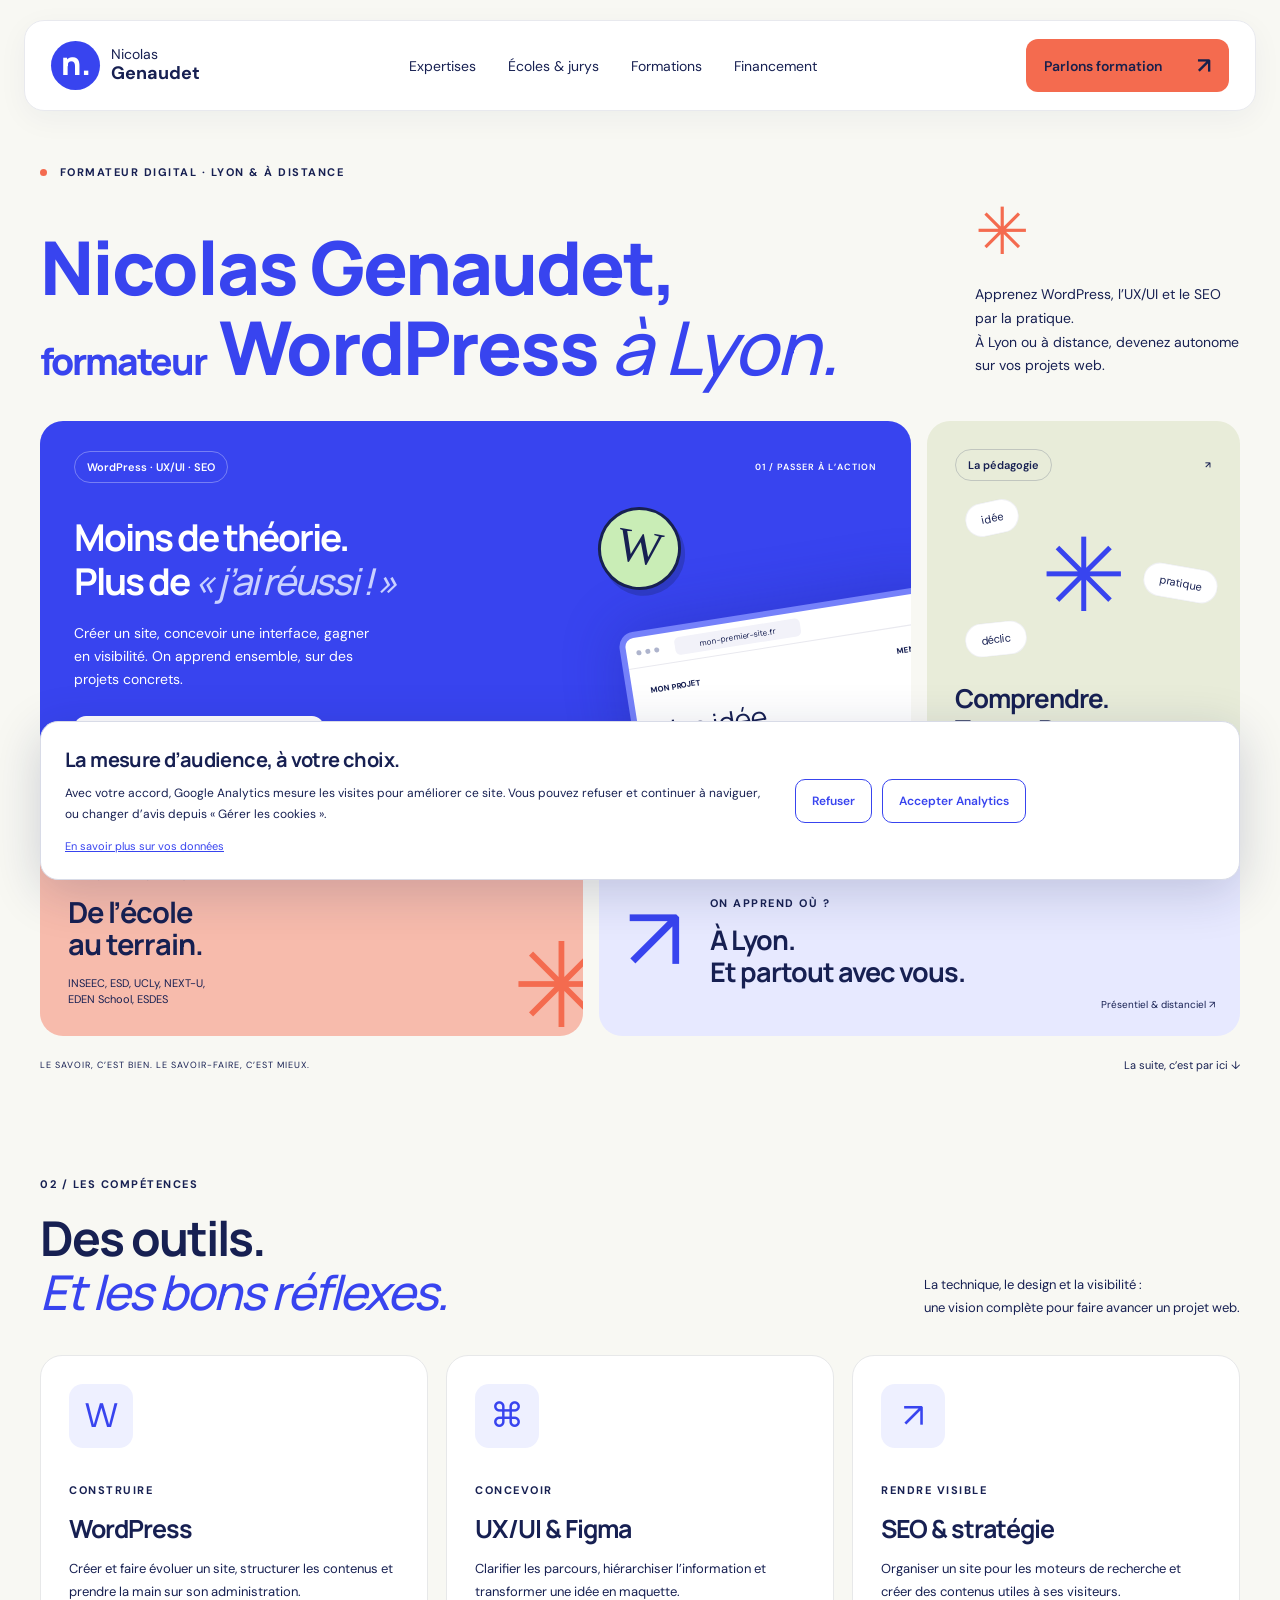
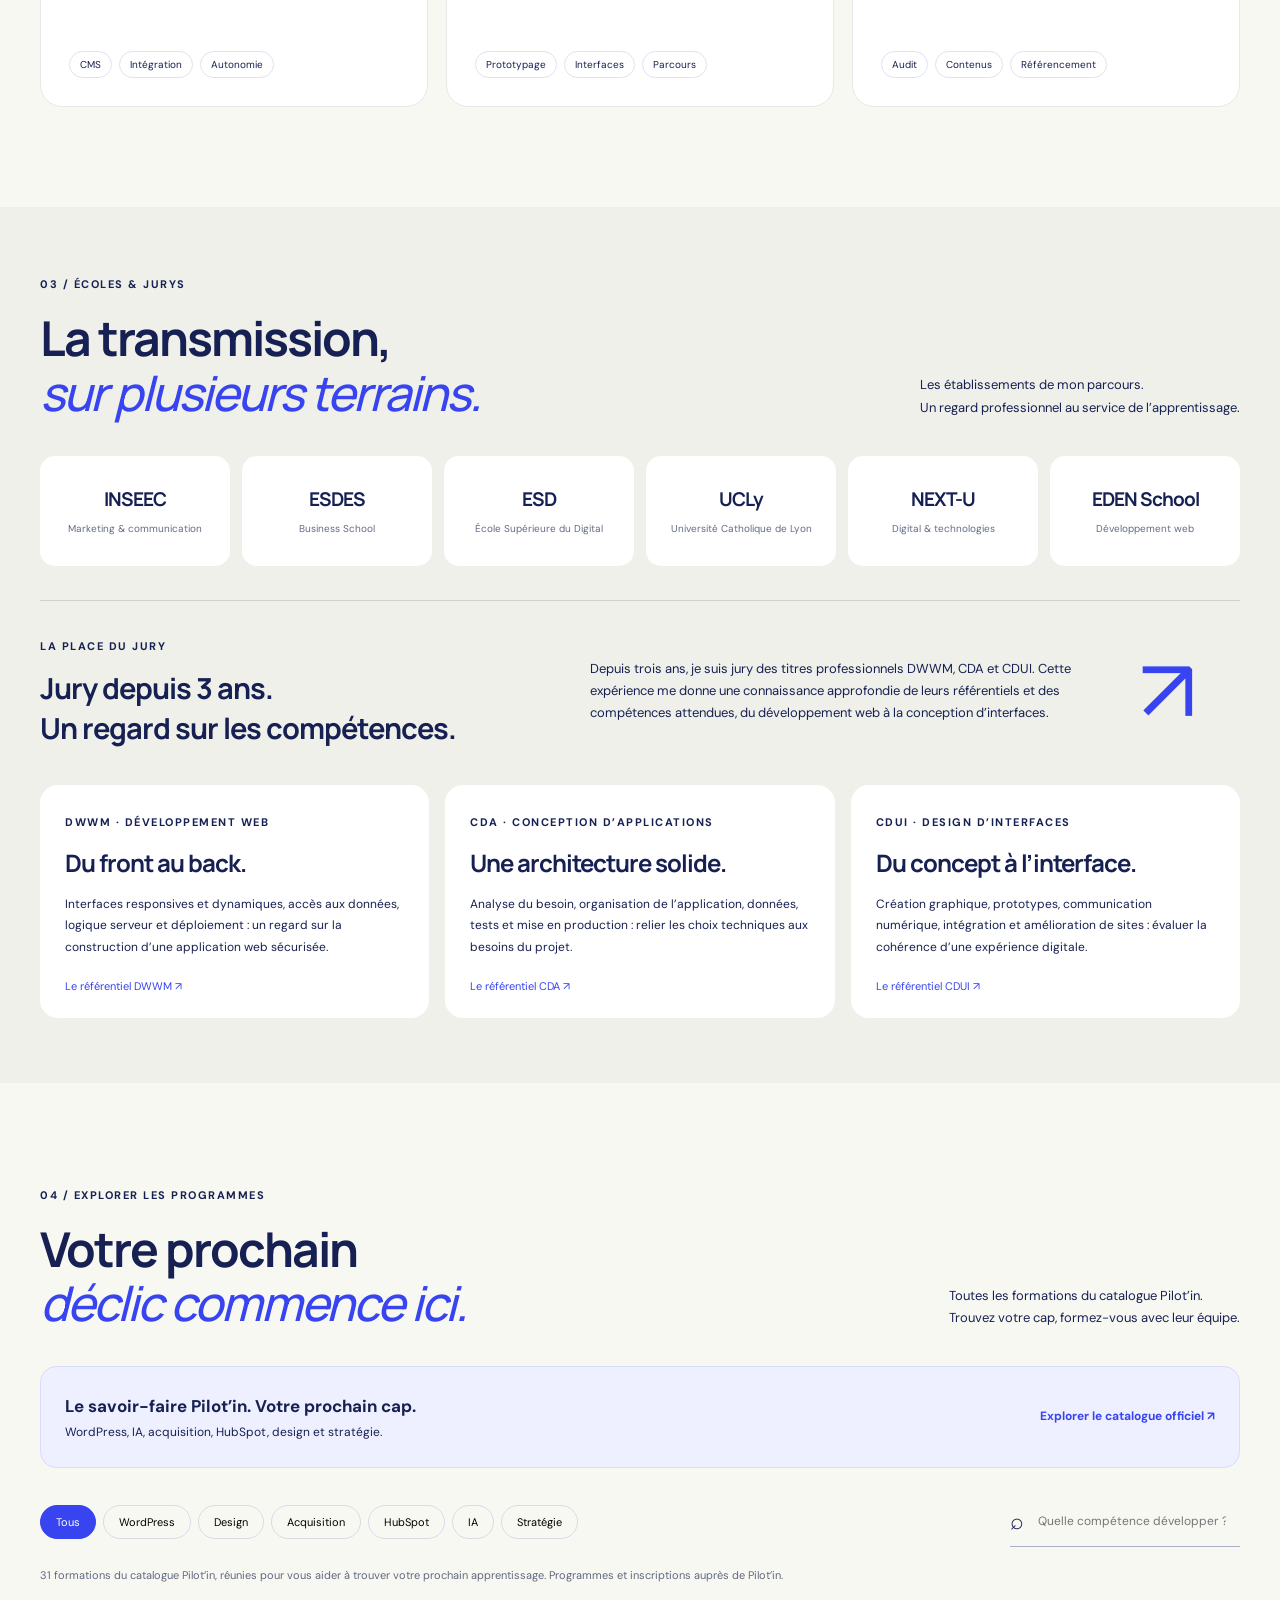
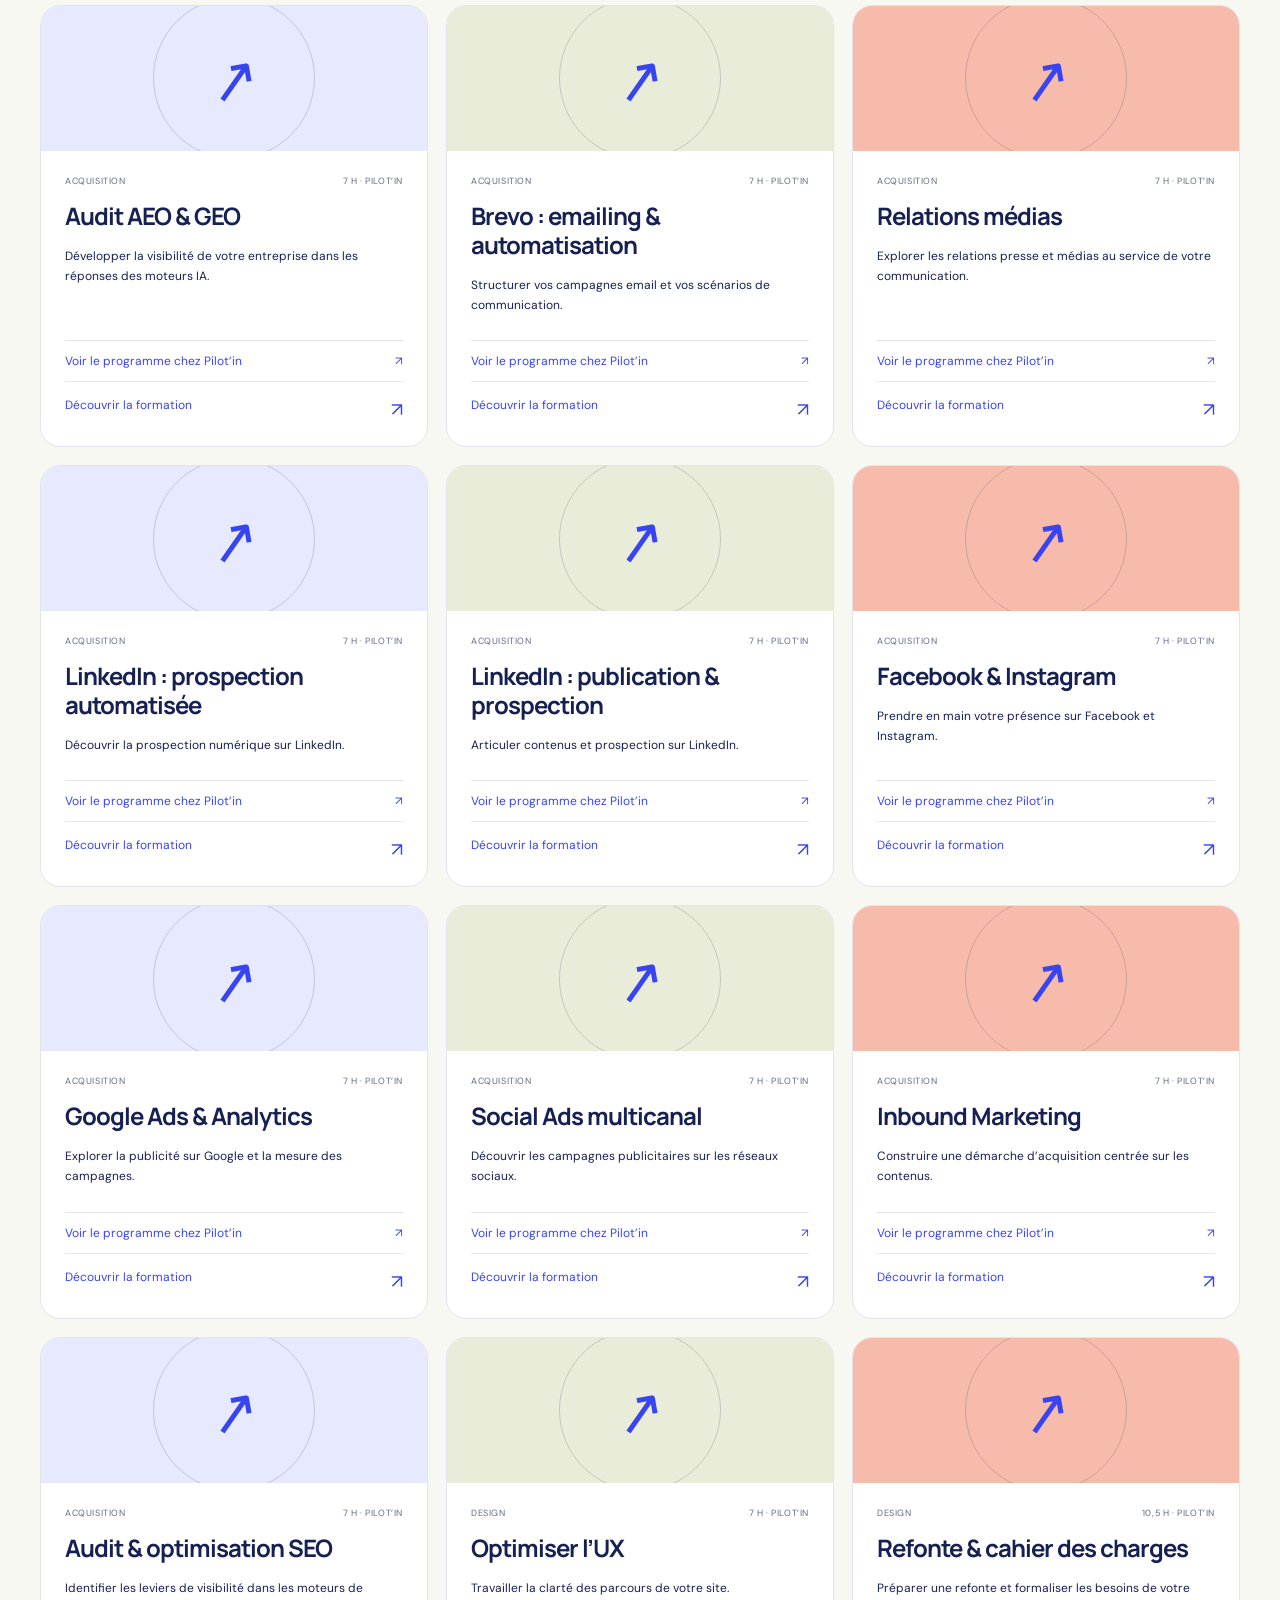
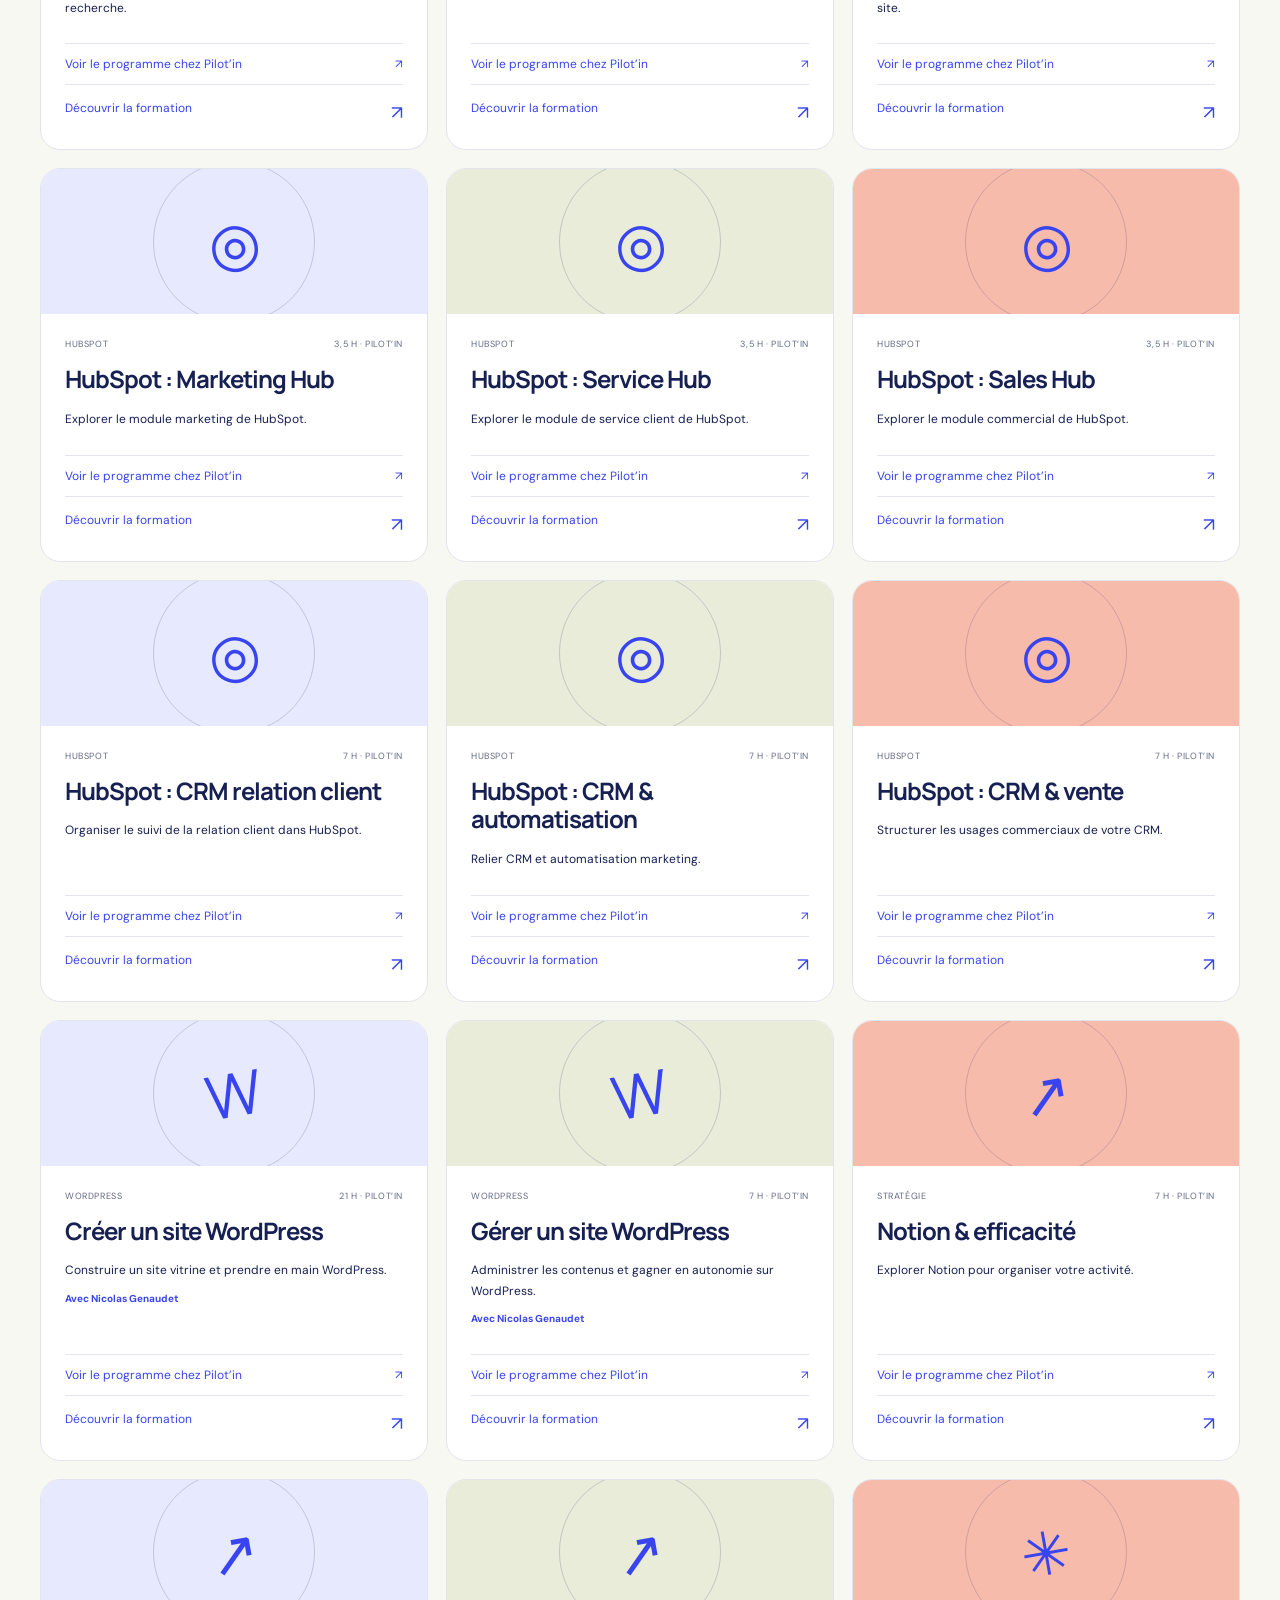
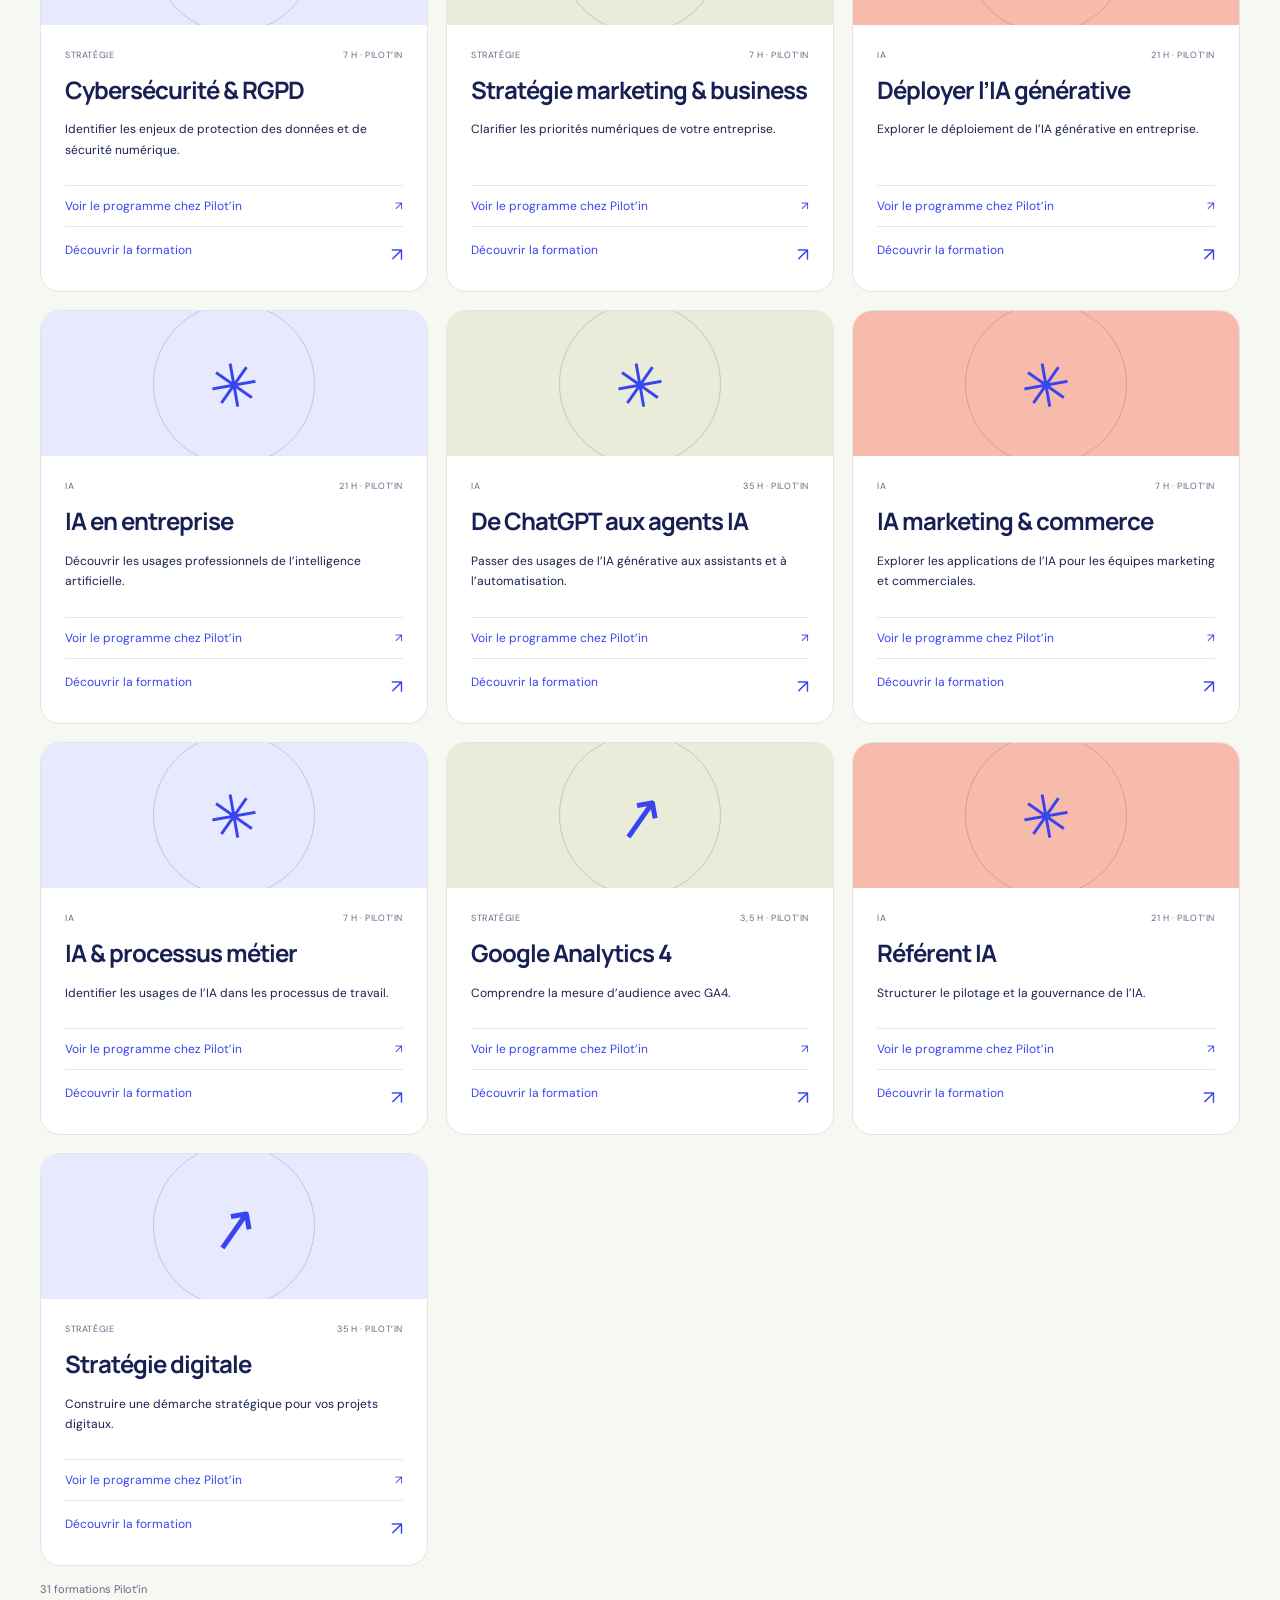
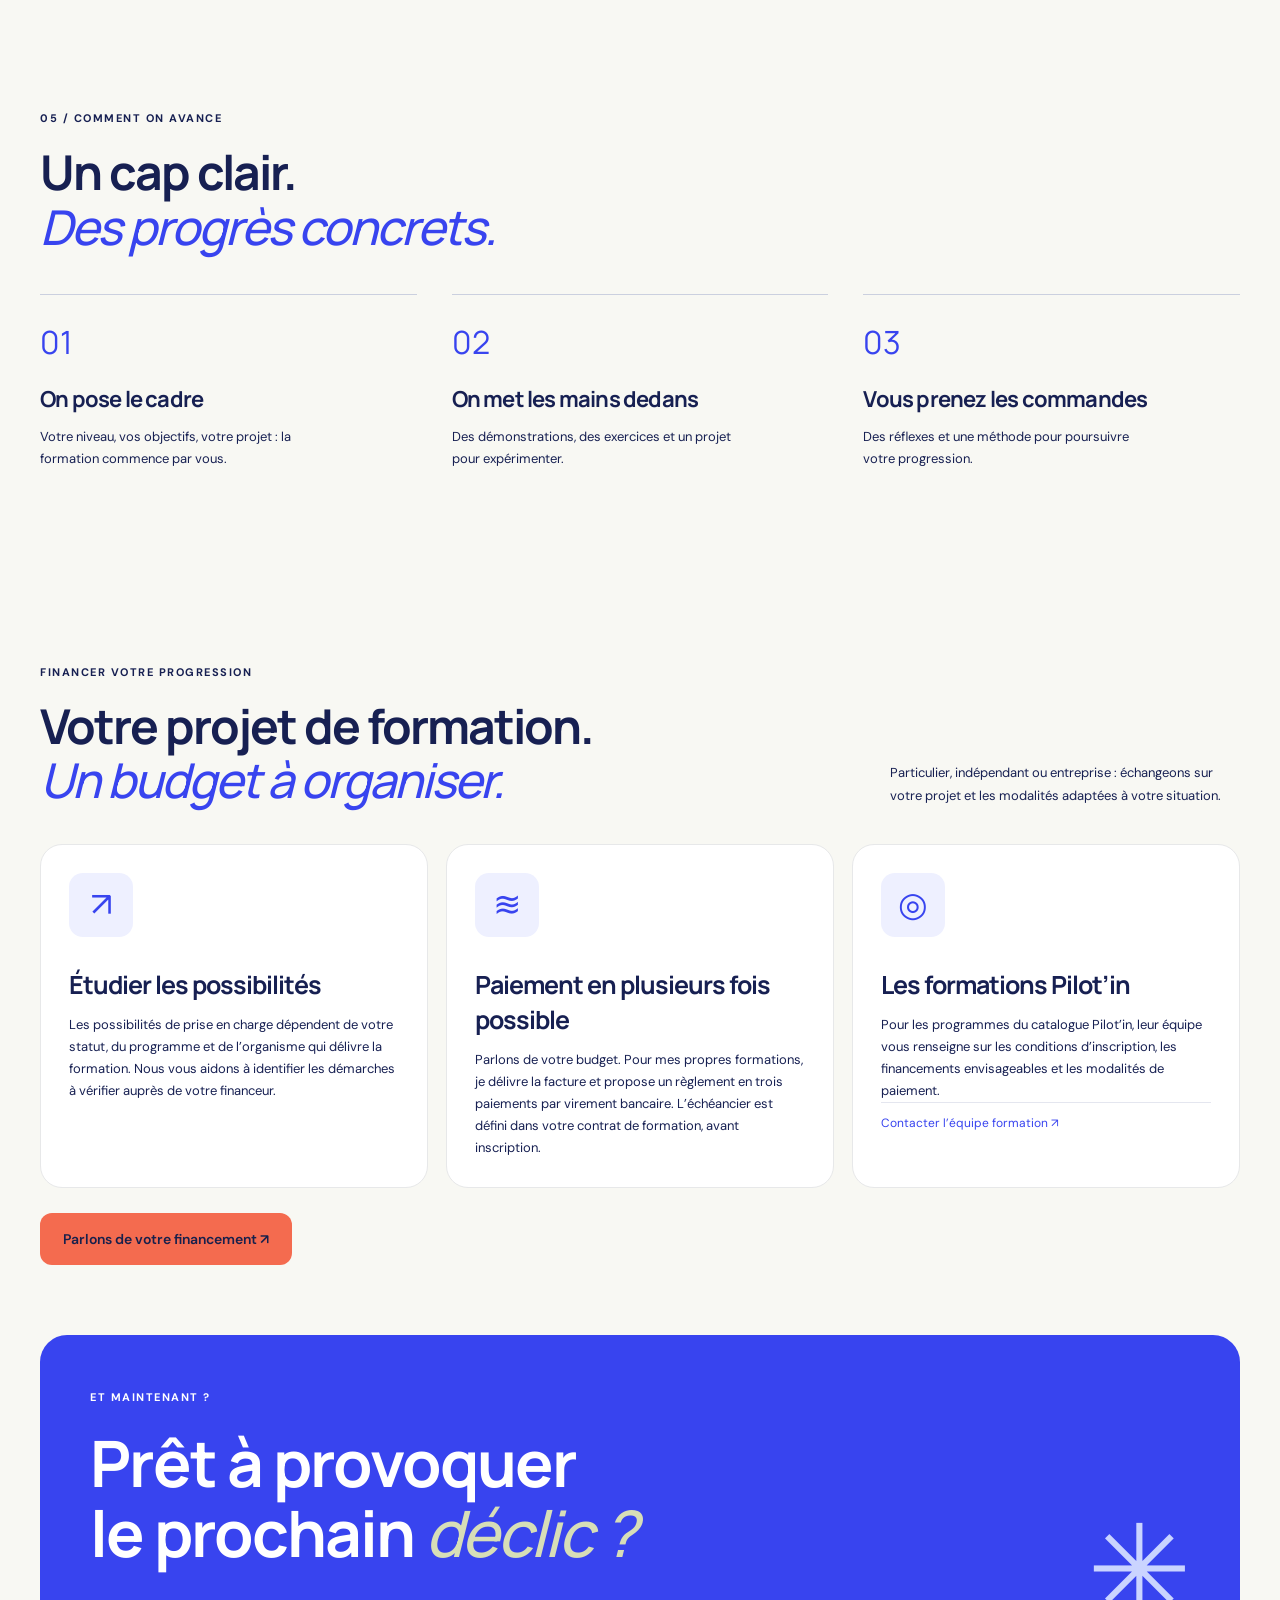
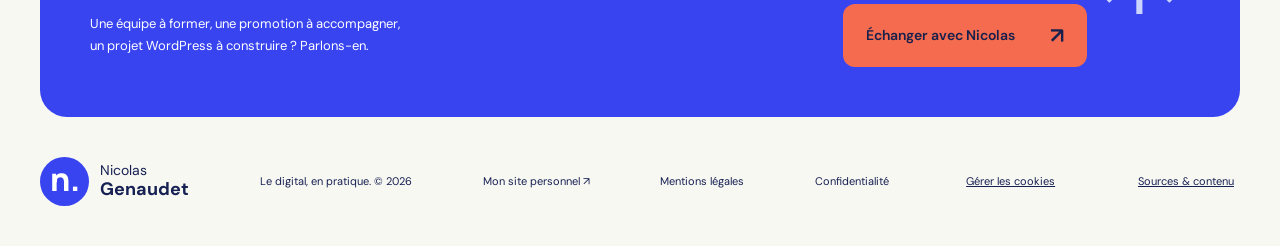
==== commit 719d228e: "update index with links" ====
--- a/index.html
+++ b/index.html
@@ -1,78 +1,725 @@
 <!doctype html>
-<html lang="fr"><head>
-<meta charset="UTF-8">
-<meta name="viewport" content="width=device-width,initial-scale=1">
-<title>Formateur WordPress à Lyon | Nicolas Genaudet</title>
-<meta name="description" content="Formations WordPress, UX/UI et SEO avec Nicolas Genaudet à Lyon et à distance. Découvrez le catalogue des formations Pilot’in.">
-<meta name="robots" content="index,follow,max-image-preview:large">
-<meta name="author" content="Nicolas Genaudet">
-<meta name="theme-color" content="#3844ef">
-<link rel="canonical" href="https://formateur-wordpress-lyon.fr/">
-<meta property="og:type" content="website">
-<meta property="og:locale" content="fr_FR">
-<meta property="og:site_name" content="Nicolas Genaudet — Formateur WordPress">
-<meta property="og:title" content="Formateur WordPress à Lyon | Nicolas Genaudet">
-<meta property="og:description" content="Formations WordPress, UX/UI et SEO avec Nicolas Genaudet à Lyon et à distance. Découvrez le catalogue des formations Pilot’in.">
-<meta property="og:url" content="https://formateur-wordpress-lyon.fr/">
-<meta property="og:image" content="https://formateur-wordpress-lyon.fr/social-preview.png">
-<meta property="og:image:width" content="1200">
-<meta property="og:image:height" content="630">
-<meta property="og:image:type" content="image/png">
-<meta property="og:image:alt" content="Nicolas Genaudet — Formateur WordPress à Lyon. Le digital, en pratique.">
-<meta name="twitter:card" content="summary_large_image">
-<meta name="twitter:title" content="Formateur WordPress à Lyon | Nicolas Genaudet">
-<meta name="twitter:description" content="Formations WordPress, UX/UI et SEO avec Nicolas Genaudet à Lyon et à distance. Découvrez le catalogue des formations Pilot’in.">
-<meta name="twitter:image" content="https://formateur-wordpress-lyon.fr/social-preview.png">
-<meta name="twitter:image:alt" content="Nicolas Genaudet — Formateur WordPress à Lyon">
-<link rel="icon" href="favicon.svg" type="image/svg+xml">
-<link rel="apple-touch-icon" href="apple-touch-icon.png">
-<link rel="preconnect" href="https://fonts.googleapis.com">
-<link rel="preconnect" href="https://fonts.gstatic.com" crossorigin>
-<link rel="stylesheet" href="style.css">
-<script type="application/ld+json">{"@context":"https://schema.org","@graph":[{"@type":"Person","@id":"https://formateur-wordpress-lyon.fr/#nicolas","name":"Nicolas Genaudet","url":"https://nicolas-genaudet.fr/","sameAs":["https://nicolas-genaudet.fr/"],"jobTitle":"Formateur WordPress, designer UX/UI et consultant SEO","knowsAbout":["WordPress","UX/UI","Figma","SEO","Référentiels DWWM, CDA et CDUI"],"description":"Formateur à Lyon et à distance. Jury des titres professionnels DWWM, CDA et CDUI depuis trois ans."},{"@type":"Organization","@id":"https://www.pilot-in.com/#organization","name":"Pilot’in","url":"https://www.pilot-in.com/"},{"@type":"WebSite","@id":"https://formateur-wordpress-lyon.fr/#website","url":"https://formateur-wordpress-lyon.fr/","name":"Nicolas Genaudet — Formateur WordPress à Lyon","inLanguage":"fr-FR","publisher":{"@id":"https://formateur-wordpress-lyon.fr/#nicolas"}},{"@type":"WebPage","@id":"https://formateur-wordpress-lyon.fr/#webpage","url":"https://formateur-wordpress-lyon.fr/","name":"Formateur WordPress à Lyon | Nicolas Genaudet","description":"Formations WordPress, UX/UI et SEO avec Nicolas Genaudet à Lyon et à distance. Découvrez le catalogue des formations Pilot’in.","inLanguage":"fr-FR","isPartOf":{"@id":"https://formateur-wordpress-lyon.fr/#website"},"about":{"@id":"https://formateur-wordpress-lyon.fr/#nicolas"},"mainEntity":{"@id":"https://formateur-wordpress-lyon.fr/#catalogue"}},{"@type":"ItemList","@id":"https://formateur-wordpress-lyon.fr/#catalogue","name":"Catalogue des formations Pilot’in","numberOfItems":31,"itemListElement":[{"@type":"ListItem","position":1,"item":{"@type":"Course","@id":"https://pilot-in.catalogueformpro.com/6/acquisition-communication/2554734/acquisition-communication-audit-optimisation-aeo-geo#course","url":"https://pilot-in.catalogueformpro.com/6/acquisition-communication/2554734/acquisition-communication-audit-optimisation-aeo-geo","name":"Audit AEO & GEO","description":"Développer la visibilité de votre entreprise dans les réponses des moteurs IA.","inLanguage":"fr-FR","provider":{"@id":"https://www.pilot-in.com/#organization"}}},{"@type":"ListItem","position":2,"item":{"@type":"Course","@id":"https://pilot-in.catalogueformpro.com/6/acquisition-communication/2007404/acquisition-communication-brevo-emailing-marketing-automation#course","url":"https://pilot-in.catalogueformpro.com/6/acquisition-communication/2007404/acquisition-communication-brevo-emailing-marketing-automation","name":"Brevo : emailing & automatisation","description":"Structurer vos campagnes email et vos scénarios de communication.","inLanguage":"fr-FR","provider":{"@id":"https://www.pilot-in.com/#organization"}}},{"@type":"ListItem","position":3,"item":{"@type":"Course","@id":"https://pilot-in.catalogueformpro.com/6/acquisition-communication/3209900/acquisition-communication-formation-aux-relations-medias#course","url":"https://pilot-in.catalogueformpro.com/6/acquisition-communication/3209900/acquisition-communication-formation-aux-relations-medias","name":"Relations médias","description":"Explorer les relations presse et médias au service de votre communication.","inLanguage":"fr-FR","provider":{"@id":"https://www.pilot-in.com/#organization"}}},{"@type":"ListItem","position":4,"item":{"@type":"Course","@id":"https://pilot-in.catalogueformpro.com/6/acquisition-communication/851363/acquisition-communication-linkedin-prospection-digitale-automatisee#course","url":"https://pilot-in.catalogueformpro.com/6/acquisition-communication/851363/acquisition-communication-linkedin-prospection-digitale-automatisee","name":"LinkedIn : prospection automatisée","description":"Découvrir la prospection numérique sur LinkedIn.","inLanguage":"fr-FR","provider":{"@id":"https://www.pilot-in.com/#organization"}}},{"@type":"ListItem","position":5,"item":{"@type":"Course","@id":"https://pilot-in.catalogueformpro.com/6/acquisition-communication/957835/acquisition-communication-linkedin-strategie-de-publication-et-de-prospection#course","url":"https://pilot-in.catalogueformpro.com/6/acquisition-communication/957835/acquisition-communication-linkedin-strategie-de-publication-et-de-prospection","name":"LinkedIn : publication & prospection","description":"Articuler contenus et prospection sur LinkedIn.","inLanguage":"fr-FR","provider":{"@id":"https://www.pilot-in.com/#organization"}}},{"@type":"ListItem","position":6,"item":{"@type":"Course","@id":"https://pilot-in.catalogueformpro.com/6/acquisition-communication/957785/acquisition-communication-prise-en-main-des-reseaux-sociaux-meta-facebook-et-instagram#course","url":"https://pilot-in.catalogueformpro.com/6/acquisition-communication/957785/acquisition-communication-prise-en-main-des-reseaux-sociaux-meta-facebook-et-instagram","name":"Facebook & Instagram","description":"Prendre en main votre présence sur Facebook et Instagram.","inLanguage":"fr-FR","provider":{"@id":"https://www.pilot-in.com/#organization"}}},{"@type":"ListItem","position":7,"item":{"@type":"Course","@id":"https://pilot-in.catalogueformpro.com/6/acquisition-communication/957779/acquisition-communication-sea-google-ads-analytics#course","url":"https://pilot-in.catalogueformpro.com/6/acquisition-communication/957779/acquisition-communication-sea-google-ads-analytics","name":"Google Ads & Analytics","description":"Explorer la publicité sur Google et la mesure des campagnes.","inLanguage":"fr-FR","provider":{"@id":"https://www.pilot-in.com/#organization"}}},{"@type":"ListItem","position":8,"item":{"@type":"Course","@id":"https://pilot-in.catalogueformpro.com/6/acquisition-communication/957783/acquisition-communication-social-ads-de-meta-ads-facebook-ads-instagram-ads-snapchat-ads-linkedin-ad#course","url":"https://pilot-in.catalogueformpro.com/6/acquisition-communication/957783/acquisition-communication-social-ads-de-meta-ads-facebook-ads-instagram-ads-snapchat-ads-linkedin-ad","name":"Social Ads multicanal","description":"Découvrir les campagnes publicitaires sur les réseaux sociaux.","inLanguage":"fr-FR","provider":{"@id":"https://www.pilot-in.com/#organization"}}},{"@type":"ListItem","position":9,"item":{"@type":"Course","@id":"https://pilot-in.catalogueformpro.com/6/acquisition-communication/1783962/acquisition-communication-strategie-inbound-marketing#course","url":"https://pilot-in.catalogueformpro.com/6/acquisition-communication/1783962/acquisition-communication-strategie-inbound-marketing","name":"Inbound Marketing","description":"Construire une démarche d’acquisition centrée sur les contenus.","inLanguage":"fr-FR","provider":{"@id":"https://www.pilot-in.com/#organization"}}},{"@type":"ListItem","position":10,"item":{"@type":"Course","@id":"https://pilot-in.catalogueformpro.com/6/acquisition-communication/957781/acquisition-communication-strategie-seo-audit-optimisation#course","url":"https://pilot-in.catalogueformpro.com/6/acquisition-communication/957781/acquisition-communication-strategie-seo-audit-optimisation","name":"Audit & optimisation SEO","description":"Identifier les leviers de visibilité dans les moteurs de recherche.","inLanguage":"fr-FR","provider":{"@id":"https://www.pilot-in.com/#organization"}}},{"@type":"ListItem","position":11,"item":{"@type":"Course","@id":"https://pilot-in.catalogueformpro.com/1/branding-webdesign-ux-ui/956462/branding-design-optimiser-lux-de-son-site#course","url":"https://pilot-in.catalogueformpro.com/1/branding-webdesign-ux-ui/956462/branding-design-optimiser-lux-de-son-site","name":"Optimiser l’UX","description":"Travailler la clarté des parcours de votre site.","inLanguage":"fr-FR","provider":{"@id":"https://www.pilot-in.com/#organization"}}},{"@type":"ListItem","position":12,"item":{"@type":"Course","@id":"https://pilot-in.catalogueformpro.com/1/branding-webdesign-ux-ui/956634/branding-design-refonte-de-son-site-et-cahier-des-charges#course","url":"https://pilot-in.catalogueformpro.com/1/branding-webdesign-ux-ui/956634/branding-design-refonte-de-son-site-et-cahier-des-charges","name":"Refonte & cahier des charges","description":"Préparer une refonte et formaliser les besoins de votre site.","inLanguage":"fr-FR","provider":{"@id":"https://www.pilot-in.com/#organization"}}},{"@type":"ListItem","position":13,"item":{"@type":"Course","@id":"https://pilot-in.catalogueformpro.com/9/hubspot-crm/1738679/hubspot-module-marketing-automation-marketing-hub#course","url":"https://pilot-in.catalogueformpro.com/9/hubspot-crm/1738679/hubspot-module-marketing-automation-marketing-hub","name":"HubSpot : Marketing Hub","description":"Explorer le module marketing de HubSpot.","inLanguage":"fr-FR","provider":{"@id":"https://www.pilot-in.com/#organization"}}},{"@type":"ListItem","position":14,"item":{"@type":"Course","@id":"https://pilot-in.catalogueformpro.com/9/hubspot-crm/2440682/hubspot-module-service-service-hub#course","url":"https://pilot-in.catalogueformpro.com/9/hubspot-crm/2440682/hubspot-module-service-service-hub","name":"HubSpot : Service Hub","description":"Explorer le module de service client de HubSpot.","inLanguage":"fr-FR","provider":{"@id":"https://www.pilot-in.com/#organization"}}},{"@type":"ListItem","position":15,"item":{"@type":"Course","@id":"https://pilot-in.catalogueformpro.com/9/hubspot-crm/2077356/hubspot-module-vente-sales-hub#course","url":"https://pilot-in.catalogueformpro.com/9/hubspot-crm/2077356/hubspot-module-vente-sales-hub","name":"HubSpot : Sales Hub","description":"Explorer le module commercial de HubSpot.","inLanguage":"fr-FR","provider":{"@id":"https://www.pilot-in.com/#organization"}}},{"@type":"ListItem","position":16,"item":{"@type":"Course","@id":"https://pilot-in.catalogueformpro.com/9/hubspot-crm/2579287/hubspot-solution-crm-de-la-relation-client-service-hub#course","url":"https://pilot-in.catalogueformpro.com/9/hubspot-crm/2579287/hubspot-solution-crm-de-la-relation-client-service-hub","name":"HubSpot : CRM relation client","description":"Organiser le suivi de la relation client dans HubSpot.","inLanguage":"fr-FR","provider":{"@id":"https://www.pilot-in.com/#organization"}}},{"@type":"ListItem","position":17,"item":{"@type":"Course","@id":"https://pilot-in.catalogueformpro.com/9/hubspot-crm/1078433/hubspot-solution-crm-marketing-automation#course","url":"https://pilot-in.catalogueformpro.com/9/hubspot-crm/1078433/hubspot-solution-crm-marketing-automation","name":"HubSpot : CRM & automatisation","description":"Relier CRM et automatisation marketing.","inLanguage":"fr-FR","provider":{"@id":"https://www.pilot-in.com/#organization"}}},{"@type":"ListItem","position":18,"item":{"@type":"Course","@id":"https://pilot-in.catalogueformpro.com/9/hubspot-crm/1744147/hubspot-solution-crm-vente#course","url":"https://pilot-in.catalogueformpro.com/9/hubspot-crm/1744147/hubspot-solution-crm-vente","name":"HubSpot : CRM & vente","description":"Structurer les usages commerciaux de votre CRM.","inLanguage":"fr-FR","provider":{"@id":"https://www.pilot-in.com/#organization"}}},{"@type":"ListItem","position":19,"item":{"@type":"Course","@id":"https://pilot-in.catalogueformpro.com/2/site-web-wordpress/957801/site-web-creation-dun-site-vitrine-avec-wordpress#course","url":"https://pilot-in.catalogueformpro.com/2/site-web-wordpress/957801/site-web-creation-dun-site-vitrine-avec-wordpress","name":"Créer un site WordPress","description":"Construire un site vitrine et prendre en main WordPress.","inLanguage":"fr-FR","provider":{"@id":"https://www.pilot-in.com/#organization"}}},{"@type":"ListItem","position":20,"item":{"@type":"Course","@id":"https://pilot-in.catalogueformpro.com/2/site-web-wordpress/956501/site-web-gestion-dun-site-wordpress#course","url":"https://pilot-in.catalogueformpro.com/2/site-web-wordpress/956501/site-web-gestion-dun-site-wordpress","name":"Gérer un site WordPress","description":"Administrer les contenus et gagner en autonomie sur WordPress.","inLanguage":"fr-FR","provider":{"@id":"https://www.pilot-in.com/#organization"}}},{"@type":"ListItem","position":21,"item":{"@type":"Course","@id":"https://pilot-in.catalogueformpro.com/8/strategie-productivite/2347622/strategie-productivite-application-notion-pour-booster-son-efficacite#course","url":"https://pilot-in.catalogueformpro.com/8/strategie-productivite/2347622/strategie-productivite-application-notion-pour-booster-son-efficacite","name":"Notion & efficacité","description":"Explorer Notion pour organiser votre activité.","inLanguage":"fr-FR","provider":{"@id":"https://www.pilot-in.com/#organization"}}},{"@type":"ListItem","position":22,"item":{"@type":"Course","@id":"https://pilot-in.catalogueformpro.com/8/strategie-productivite/957808/strategie-productivite-conformite-cybersecurite-et-protection-des-donnees-rgpd#course","url":"https://pilot-in.catalogueformpro.com/8/strategie-productivite/957808/strategie-productivite-conformite-cybersecurite-et-protection-des-donnees-rgpd","name":"Cybersécurité & RGPD","description":"Identifier les enjeux de protection des données et de sécurité numérique.","inLanguage":"fr-FR","provider":{"@id":"https://www.pilot-in.com/#organization"}}},{"@type":"ListItem","position":23,"item":{"@type":"Course","@id":"https://pilot-in.catalogueformpro.com/8/strategie-productivite/851549/strategie-productivite-definir-sa-strategie-digitale-marketing-business#course","url":"https://pilot-in.catalogueformpro.com/8/strategie-productivite/851549/strategie-productivite-definir-sa-strategie-digitale-marketing-business","name":"Stratégie marketing & business","description":"Clarifier les priorités numériques de votre entreprise.","inLanguage":"fr-FR","provider":{"@id":"https://www.pilot-in.com/#organization"}}},{"@type":"ListItem","position":24,"item":{"@type":"Course","@id":"https://pilot-in.catalogueformpro.com/8/strategie-productivite/3237554/strategie-productivite-deployer-lia-generative-dans-lentreprise#course","url":"https://pilot-in.catalogueformpro.com/8/strategie-productivite/3237554/strategie-productivite-deployer-lia-generative-dans-lentreprise","name":"Déployer l’IA générative","description":"Explorer le déploiement de l’IA générative en entreprise.","inLanguage":"fr-FR","provider":{"@id":"https://www.pilot-in.com/#organization"}}},{"@type":"ListItem","position":25,"item":{"@type":"Course","@id":"https://pilot-in.catalogueformpro.com/8/strategie-productivite/3267755/strategie-productivite-formation-ia-en-entreprise#course","url":"https://pilot-in.catalogueformpro.com/8/strategie-productivite/3267755/strategie-productivite-formation-ia-en-entreprise","name":"IA en entreprise","description":"Découvrir les usages professionnels de l’intelligence artificielle.","inLanguage":"fr-FR","provider":{"@id":"https://www.pilot-in.com/#organization"}}},{"@type":"ListItem","position":26,"item":{"@type":"Course","@id":"https://pilot-in.catalogueformpro.com/8/strategie-productivite/1987677/strategie-productivite-intelligence-artificielle-complete-de-chatgpt-aux-agents-ia#course","url":"https://pilot-in.catalogueformpro.com/8/strategie-productivite/1987677/strategie-productivite-intelligence-artificielle-complete-de-chatgpt-aux-agents-ia","name":"De ChatGPT aux agents IA","description":"Passer des usages de l’IA générative aux assistants et à l’automatisation.","inLanguage":"fr-FR","provider":{"@id":"https://www.pilot-in.com/#organization"}}},{"@type":"ListItem","position":27,"item":{"@type":"Course","@id":"https://pilot-in.catalogueformpro.com/8/strategie-productivite/2026713/strategie-productivite-lia-appliquee-au-marketing-et-au-commerce-chatgpt-claude-mistral#course","url":"https://pilot-in.catalogueformpro.com/8/strategie-productivite/2026713/strategie-productivite-lia-appliquee-au-marketing-et-au-commerce-chatgpt-claude-mistral","name":"IA marketing & commerce","description":"Explorer les applications de l’IA pour les équipes marketing et commerciales.","inLanguage":"fr-FR","provider":{"@id":"https://www.pilot-in.com/#organization"}}},{"@type":"ListItem","position":28,"item":{"@type":"Course","@id":"https://pilot-in.catalogueformpro.com/8/strategie-productivite/2683929/strategie-productivite-l-ia-et-lameliorer-les-processus-metier#course","url":"https://pilot-in.catalogueformpro.com/8/strategie-productivite/2683929/strategie-productivite-l-ia-et-lameliorer-les-processus-metier","name":"IA & processus métier","description":"Identifier les usages de l’IA dans les processus de travail.","inLanguage":"fr-FR","provider":{"@id":"https://www.pilot-in.com/#organization"}}},{"@type":"ListItem","position":29,"item":{"@type":"Course","@id":"https://pilot-in.catalogueformpro.com/8/strategie-productivite/1306432/strategie-productivite-maitriser-google-analytics-ga4#course","url":"https://pilot-in.catalogueformpro.com/8/strategie-productivite/1306432/strategie-productivite-maitriser-google-analytics-ga4","name":"Google Analytics 4","description":"Comprendre la mesure d’audience avec GA4.","inLanguage":"fr-FR","provider":{"@id":"https://www.pilot-in.com/#organization"}}},{"@type":"ListItem","position":30,"item":{"@type":"Course","@id":"https://pilot-in.catalogueformpro.com/8/strategie-productivite/2654711/strategie-productivite-referent-ia-piloter-lintegration-responsable-et-conforme-de-lintelligence-art#course","url":"https://pilot-in.catalogueformpro.com/8/strategie-productivite/2654711/strategie-productivite-referent-ia-piloter-lintegration-responsable-et-conforme-de-lintelligence-art","name":"Référent IA","description":"Structurer le pilotage et la gouvernance de l’IA.","inLanguage":"fr-FR","provider":{"@id":"https://www.pilot-in.com/#organization"}}},{"@type":"ListItem","position":31,"item":{"@type":"Course","@id":"https://pilot-in.catalogueformpro.com/8/strategie-productivite/904224/strategie-productivite-strategie-digitale#course","url":"https://pilot-in.catalogueformpro.com/8/strategie-productivite/904224/strategie-productivite-strategie-digitale","name":"Stratégie digitale","description":"Construire une démarche stratégique pour vos projets digitaux.","inLanguage":"fr-FR","provider":{"@id":"https://www.pilot-in.com/#organization"}}}]}]}</script>
-<script src="pilot-data.js" defer></script>
-<script src="app.js" defer></script>
-</head>
-<body><a class="skip" href="#main">Aller au contenu</a><header class="site-header"><a class="brand" href="#"><span class="brand-icon">n.</span><span>Nicolas<br><b>Genaudet</b></span></a><button class="menu-toggle" aria-expanded="false" aria-controls="primary-navigation">Menu <span aria-hidden="true">☰</span></button><nav id="primary-navigation" aria-label="Navigation principale"><a href="#expertises">Expertises</a><a href="#parcours">Écoles & jurys</a><a href="#formations">Formations</a><a href="#financement">Financement</a></nav><a class="button coral small" href="#contact">Parlons formation <span>↗</span></a></header>
-<main id="main"><section class="hero wrap"><div class="eyebrow"><span class="dot"></span> FORMATEUR DIGITAL · LYON & À DISTANCE</div><div class="hero-heading"><h1>Le digital,<br>ça s’apprend <em>en faisant.</em></h1><div class="hero-aside"><span class="spark">✳</span><p>Du premier clic au projet qui prend vie.<br>Je vous donne les clés pour devenir autonome.</p></div></div>
-<div class="bento"><article class="tile main-tile"><div class="tile-top"><span class="pill">WordPress · UX/UI · SEO</span><span>01 / PASSER À L’ACTION</span></div><h2>Moins de théorie.<br>Plus de <em>« j’ai réussi ! »</em></h2><p>Créer un site, concevoir une interface, gagner en visibilité. On apprend ensemble, sur des projets concrets.</p><a class="button white" href="#formations">Explorer les formations <span>↗</span></a><div class="browser-art" aria-hidden="true"><div class="browser-bar"><i></i><i></i><i></i><span>mon-premier-site.fr</span></div><div class="browser-content"><div class="mini-nav">MON PROJET <span>MENU ☰</span></div><div class="mini-heading">Une idée.<br><em>Un site à vous.</em></div><div class="mini-line"></div><div class="mini-blocks"><b></b><b></b><b></b></div></div><span class="cursor-art">↖<small>C’est vous !</small></span></div><span class="wp-sticker" aria-hidden="true">W</span></article>
-<article class="tile method-tile"><div class="tile-top"><span class="pill">La pédagogie</span><span>↗</span></div><div class="orbit" aria-hidden="true"><span>idée</span><b>✳</b><span>pratique</span><span>déclic</span></div><h2>Comprendre.<br>Tester. Progresser.</h2><p>Un accompagnement qui s’adapte à votre niveau et à votre projet.</p></article>
-<a class="tile school-tile" href="#parcours"><span class="tile-top"><span>TRANSMETTRE & ÉVALUER</span><span>↗</span></span><h2>De l’école<br>au terrain.</h2><p>INSEEC, ESD, UCLy, NEXT-U,<br>EDEN School, ESDES</p><span class="school-deco" aria-hidden="true">✳</span></a>
-<a class="tile location-tile" href="#contact"><span class="location-symbol" aria-hidden="true">↗</span><div><span class="eyebrow">ON APPREND OÙ ?</span><h2>À Lyon.<br>Et partout avec vous.</h2></div><span class="location-end">Présentiel & distanciel ↗</span></a></div><div class="hero-bottom"><span>LE SAVOIR, C’EST BIEN. LE SAVOIR-FAIRE, C’EST MIEUX.</span><a href="#expertises">La suite, c’est par ici ↓</a></div></section>
-<section class="wrap section" id="expertises"><div class="section-heading"><div><span class="eyebrow">02 / LES COMPÉTENCES</span><h2>Des outils.<br><em>Et les bons réflexes.</em></h2></div><p>La technique, le design et la visibilité :<br>une vision complète pour faire avancer un projet web.</p></div><div class="expert-grid"><article class="expert"><span class="expert-icon">W</span><span class="eyebrow">CONSTRUIRE</span><h3>WordPress</h3><p>Créer et faire évoluer un site, structurer les contenus et prendre la main sur son administration.</p><div class="tags"><span>CMS</span><span>Intégration</span><span>Autonomie</span></div></article><article class="expert"><span class="expert-icon">⌘</span><span class="eyebrow">CONCEVOIR</span><h3>UX/UI & Figma</h3><p>Clarifier les parcours, hiérarchiser l’information et transformer une idée en maquette.</p><div class="tags"><span>Prototypage</span><span>Interfaces</span><span>Parcours</span></div></article><article class="expert"><span class="expert-icon">↗</span><span class="eyebrow">RENDRE VISIBLE</span><h3>SEO & stratégie</h3><p>Organiser un site pour les moteurs de recherche et créer des contenus utiles à ses visiteurs.</p><div class="tags"><span>Audit</span><span>Contenus</span><span>Référencement</span></div></article></div></section>
-<section class="parcours section" id="parcours"><div class="wrap"><div class="section-heading"><div><span class="eyebrow">03 / ÉCOLES & JURYS</span><h2>La transmission,<br><em>sur plusieurs terrains.</em></h2></div><p>Les établissements de mon parcours.<br>Un regard professionnel au service de l’apprentissage.</p></div><div class="schools" id="schools"></div><div class="jury"><div><span class="eyebrow">LA PLACE DU JURY</span><h3>Jury depuis 3 ans.<br>Un regard sur les compétences.</h3></div><p>Depuis trois ans, je suis jury des titres professionnels DWWM, CDA et CDUI. Cette expérience me donne une connaissance approfondie de leurs référentiels et des compétences attendues, du développement web à la conception d’interfaces.</p><span class="jury-icon" aria-hidden="true">↗</span></div><div class="rncp-grid"><article><span class="eyebrow">DWWM · DÉVELOPPEMENT WEB</span><h3>Du front au back.</h3><p>Interfaces responsives et dynamiques, accès aux données, logique serveur et déploiement : un regard sur la construction d’une application web sécurisée.</p><a href="https://www.francecompetences.fr/recherche/rncp/37674/" target="_blank" rel="noopener">Le référentiel DWWM ↗</a></article><article><span class="eyebrow">CDA · CONCEPTION D’APPLICATIONS</span><h3>Une architecture solide.</h3><p>Analyse du besoin, organisation de l’application, données, tests et mise en production : relier les choix techniques aux besoins du projet.</p><a href="https://www.francecompetences.fr/recherche/rncp/37873/" target="_blank" rel="noopener">Le référentiel CDA ↗</a></article><article><span class="eyebrow">CDUI · DESIGN D’INTERFACES</span><h3>Du concept à l’interface.</h3><p>Création graphique, prototypes, communication numérique, intégration et amélioration de sites : évaluer la cohérence d’une expérience digitale.</p><a href="https://www.francecompetences.fr/recherche/rncp/42140/" target="_blank" rel="noopener">Le référentiel CDUI ↗</a></article></div></div></section>
-<section class="wrap section" id="formations"><div class="section-heading"><div><span class="eyebrow">04 / EXPLORER LES PROGRAMMES</span><h2>Votre prochain<br><em>déclic commence ici.</em></h2></div><p>Toutes les formations du catalogue Pilot’in.<br>Trouvez votre cap, formez-vous avec leur équipe.</p></div><a class="pilot-banner" href="https://pilot-in.catalogueformpro.com/" target="_blank" rel="noopener"><span><b>Le savoir-faire Pilot’in. Votre prochain cap.</b><br>WordPress, IA, acquisition, HubSpot, design et stratégie.</span><span>Explorer le catalogue officiel ↗</span></a><div class="catalogue-tools"><div class="filters" role="group" aria-label="Filtrer par domaine"><button class="active" data-filter="Tous" aria-pressed="true">Tous</button><button class="" data-filter="WordPress" aria-pressed="false">WordPress</button><button class="" data-filter="Design" aria-pressed="false">Design</button><button class="" data-filter="Acquisition" aria-pressed="false">Acquisition</button><button class="" data-filter="HubSpot" aria-pressed="false">HubSpot</button><button class="" data-filter="IA" aria-pressed="false">IA</button><button class="" data-filter="Stratégie" aria-pressed="false">Stratégie</button></div><label class="search"><span>⌕</span><input id="search" type="search" placeholder="Quelle compétence développer ?" aria-label="Rechercher une formation"></label></div><p id="catalogue-note" class="catalogue-note">Formations proposées par Pilot’in. Consultez les programmes officiels pour les modalités et inscriptions.</p><div class="course-grid" id="courses"><article class="course"><div class="course-visual" aria-hidden="true"><span>↗</span></div><div class="course-body"><div class="course-meta"><span>Acquisition</span><span>7 h · Pilot’in</span></div><h3>Audit AEO &amp; GEO</h3><p>Développer la visibilité de votre entreprise dans les réponses des moteurs IA.</p><a class="course-link" href="https://pilot-in.catalogueformpro.com/6/acquisition-communication/2554734/acquisition-communication-audit-optimisation-aeo-geo" target="_blank" rel="noopener">Voir le programme chez Pilot’in <span>↗</span></a><button data-index="0">Découvrir la formation <span>↗</span></button></div></article>
-<article class="course"><div class="course-visual" aria-hidden="true"><span>↗</span></div><div class="course-body"><div class="course-meta"><span>Acquisition</span><span>7 h · Pilot’in</span></div><h3>Brevo : emailing &amp; automatisation</h3><p>Structurer vos campagnes email et vos scénarios de communication.</p><a class="course-link" href="https://pilot-in.catalogueformpro.com/6/acquisition-communication/2007404/acquisition-communication-brevo-emailing-marketing-automation" target="_blank" rel="noopener">Voir le programme chez Pilot’in <span>↗</span></a><button data-index="1">Découvrir la formation <span>↗</span></button></div></article>
-<article class="course"><div class="course-visual" aria-hidden="true"><span>↗</span></div><div class="course-body"><div class="course-meta"><span>Acquisition</span><span>7 h · Pilot’in</span></div><h3>Relations médias</h3><p>Explorer les relations presse et médias au service de votre communication.</p><a class="course-link" href="https://pilot-in.catalogueformpro.com/6/acquisition-communication/3209900/acquisition-communication-formation-aux-relations-medias" target="_blank" rel="noopener">Voir le programme chez Pilot’in <span>↗</span></a><button data-index="2">Découvrir la formation <span>↗</span></button></div></article>
-<article class="course"><div class="course-visual" aria-hidden="true"><span>↗</span></div><div class="course-body"><div class="course-meta"><span>Acquisition</span><span>7 h · Pilot’in</span></div><h3>LinkedIn : prospection automatisée</h3><p>Découvrir la prospection numérique sur LinkedIn.</p><a class="course-link" href="https://pilot-in.catalogueformpro.com/6/acquisition-communication/851363/acquisition-communication-linkedin-prospection-digitale-automatisee" target="_blank" rel="noopener">Voir le programme chez Pilot’in <span>↗</span></a><button data-index="3">Découvrir la formation <span>↗</span></button></div></article>
-<article class="course"><div class="course-visual" aria-hidden="true"><span>↗</span></div><div class="course-body"><div class="course-meta"><span>Acquisition</span><span>7 h · Pilot’in</span></div><h3>LinkedIn : publication &amp; prospection</h3><p>Articuler contenus et prospection sur LinkedIn.</p><a class="course-link" href="https://pilot-in.catalogueformpro.com/6/acquisition-communication/957835/acquisition-communication-linkedin-strategie-de-publication-et-de-prospection" target="_blank" rel="noopener">Voir le programme chez Pilot’in <span>↗</span></a><button data-index="4">Découvrir la formation <span>↗</span></button></div></article>
-<article class="course"><div class="course-visual" aria-hidden="true"><span>↗</span></div><div class="course-body"><div class="course-meta"><span>Acquisition</span><span>7 h · Pilot’in</span></div><h3>Facebook &amp; Instagram</h3><p>Prendre en main votre présence sur Facebook et Instagram.</p><a class="course-link" href="https://pilot-in.catalogueformpro.com/6/acquisition-communication/957785/acquisition-communication-prise-en-main-des-reseaux-sociaux-meta-facebook-et-instagram" target="_blank" rel="noopener">Voir le programme chez Pilot’in <span>↗</span></a><button data-index="5">Découvrir la formation <span>↗</span></button></div></article>
-<article class="course"><div class="course-visual" aria-hidden="true"><span>↗</span></div><div class="course-body"><div class="course-meta"><span>Acquisition</span><span>7 h · Pilot’in</span></div><h3>Google Ads &amp; Analytics</h3><p>Explorer la publicité sur Google et la mesure des campagnes.</p><a class="course-link" href="https://pilot-in.catalogueformpro.com/6/acquisition-communication/957779/acquisition-communication-sea-google-ads-analytics" target="_blank" rel="noopener">Voir le programme chez Pilot’in <span>↗</span></a><button data-index="6">Découvrir la formation <span>↗</span></button></div></article>
-<article class="course"><div class="course-visual" aria-hidden="true"><span>↗</span></div><div class="course-body"><div class="course-meta"><span>Acquisition</span><span>7 h · Pilot’in</span></div><h3>Social Ads multicanal</h3><p>Découvrir les campagnes publicitaires sur les réseaux sociaux.</p><a class="course-link" href="https://pilot-in.catalogueformpro.com/6/acquisition-communication/957783/acquisition-communication-social-ads-de-meta-ads-facebook-ads-instagram-ads-snapchat-ads-linkedin-ad" target="_blank" rel="noopener">Voir le programme chez Pilot’in <span>↗</span></a><button data-index="7">Découvrir la formation <span>↗</span></button></div></article>
-<article class="course"><div class="course-visual" aria-hidden="true"><span>↗</span></div><div class="course-body"><div class="course-meta"><span>Acquisition</span><span>7 h · Pilot’in</span></div><h3>Inbound Marketing</h3><p>Construire une démarche d’acquisition centrée sur les contenus.</p><a class="course-link" href="https://pilot-in.catalogueformpro.com/6/acquisition-communication/1783962/acquisition-communication-strategie-inbound-marketing" target="_blank" rel="noopener">Voir le programme chez Pilot’in <span>↗</span></a><button data-index="8">Découvrir la formation <span>↗</span></button></div></article>
-<article class="course"><div class="course-visual" aria-hidden="true"><span>↗</span></div><div class="course-body"><div class="course-meta"><span>Acquisition</span><span>7 h · Pilot’in</span></div><h3>Audit &amp; optimisation SEO</h3><p>Identifier les leviers de visibilité dans les moteurs de recherche.</p><a class="course-link" href="https://pilot-in.catalogueformpro.com/6/acquisition-communication/957781/acquisition-communication-strategie-seo-audit-optimisation" target="_blank" rel="noopener">Voir le programme chez Pilot’in <span>↗</span></a><button data-index="9">Découvrir la formation <span>↗</span></button></div></article>
-<article class="course"><div class="course-visual" aria-hidden="true"><span>↗</span></div><div class="course-body"><div class="course-meta"><span>Design</span><span>7 h · Pilot’in</span></div><h3>Optimiser l’UX</h3><p>Travailler la clarté des parcours de votre site.</p><a class="course-link" href="https://pilot-in.catalogueformpro.com/1/branding-webdesign-ux-ui/956462/branding-design-optimiser-lux-de-son-site" target="_blank" rel="noopener">Voir le programme chez Pilot’in <span>↗</span></a><button data-index="10">Découvrir la formation <span>↗</span></button></div></article>
-<article class="course"><div class="course-visual" aria-hidden="true"><span>↗</span></div><div class="course-body"><div class="course-meta"><span>Design</span><span>10,5 h · Pilot’in</span></div><h3>Refonte &amp; cahier des charges</h3><p>Préparer une refonte et formaliser les besoins de votre site.</p><a class="course-link" href="https://pilot-in.catalogueformpro.com/1/branding-webdesign-ux-ui/956634/branding-design-refonte-de-son-site-et-cahier-des-charges" target="_blank" rel="noopener">Voir le programme chez Pilot’in <span>↗</span></a><button data-index="11">Découvrir la formation <span>↗</span></button></div></article>
-<article class="course"><div class="course-visual" aria-hidden="true"><span>◎</span></div><div class="course-body"><div class="course-meta"><span>HubSpot</span><span>3,5 h · Pilot’in</span></div><h3>HubSpot : Marketing Hub</h3><p>Explorer le module marketing de HubSpot.</p><a class="course-link" href="https://pilot-in.catalogueformpro.com/9/hubspot-crm/1738679/hubspot-module-marketing-automation-marketing-hub" target="_blank" rel="noopener">Voir le programme chez Pilot’in <span>↗</span></a><button data-index="12">Découvrir la formation <span>↗</span></button></div></article>
-<article class="course"><div class="course-visual" aria-hidden="true"><span>◎</span></div><div class="course-body"><div class="course-meta"><span>HubSpot</span><span>3,5 h · Pilot’in</span></div><h3>HubSpot : Service Hub</h3><p>Explorer le module de service client de HubSpot.</p><a class="course-link" href="https://pilot-in.catalogueformpro.com/9/hubspot-crm/2440682/hubspot-module-service-service-hub" target="_blank" rel="noopener">Voir le programme chez Pilot’in <span>↗</span></a><button data-index="13">Découvrir la formation <span>↗</span></button></div></article>
-<article class="course"><div class="course-visual" aria-hidden="true"><span>◎</span></div><div class="course-body"><div class="course-meta"><span>HubSpot</span><span>3,5 h · Pilot’in</span></div><h3>HubSpot : Sales Hub</h3><p>Explorer le module commercial de HubSpot.</p><a class="course-link" href="https://pilot-in.catalogueformpro.com/9/hubspot-crm/2077356/hubspot-module-vente-sales-hub" target="_blank" rel="noopener">Voir le programme chez Pilot’in <span>↗</span></a><button data-index="14">Découvrir la formation <span>↗</span></button></div></article>
-<article class="course"><div class="course-visual" aria-hidden="true"><span>◎</span></div><div class="course-body"><div class="course-meta"><span>HubSpot</span><span>7 h · Pilot’in</span></div><h3>HubSpot : CRM relation client</h3><p>Organiser le suivi de la relation client dans HubSpot.</p><a class="course-link" href="https://pilot-in.catalogueformpro.com/9/hubspot-crm/2579287/hubspot-solution-crm-de-la-relation-client-service-hub" target="_blank" rel="noopener">Voir le programme chez Pilot’in <span>↗</span></a><button data-index="15">Découvrir la formation <span>↗</span></button></div></article>
-<article class="course"><div class="course-visual" aria-hidden="true"><span>◎</span></div><div class="course-body"><div class="course-meta"><span>HubSpot</span><span>7 h · Pilot’in</span></div><h3>HubSpot : CRM &amp; automatisation</h3><p>Relier CRM et automatisation marketing.</p><a class="course-link" href="https://pilot-in.catalogueformpro.com/9/hubspot-crm/1078433/hubspot-solution-crm-marketing-automation" target="_blank" rel="noopener">Voir le programme chez Pilot’in <span>↗</span></a><button data-index="16">Découvrir la formation <span>↗</span></button></div></article>
-<article class="course"><div class="course-visual" aria-hidden="true"><span>◎</span></div><div class="course-body"><div class="course-meta"><span>HubSpot</span><span>7 h · Pilot’in</span></div><h3>HubSpot : CRM &amp; vente</h3><p>Structurer les usages commerciaux de votre CRM.</p><a class="course-link" href="https://pilot-in.catalogueformpro.com/9/hubspot-crm/1744147/hubspot-solution-crm-vente" target="_blank" rel="noopener">Voir le programme chez Pilot’in <span>↗</span></a><button data-index="17">Découvrir la formation <span>↗</span></button></div></article>
-<article class="course"><div class="course-visual" aria-hidden="true"><span>W</span></div><div class="course-body"><div class="course-meta"><span>WordPress</span><span>21 h · Pilot’in</span></div><h3>Créer un site WordPress</h3><p>Construire un site vitrine et prendre en main WordPress.</p><a class="course-link" href="https://pilot-in.catalogueformpro.com/2/site-web-wordpress/957801/site-web-creation-dun-site-vitrine-avec-wordpress" target="_blank" rel="noopener">Voir le programme chez Pilot’in <span>↗</span></a><button data-index="18">Découvrir la formation <span>↗</span></button></div></article>
-<article class="course"><div class="course-visual" aria-hidden="true"><span>W</span></div><div class="course-body"><div class="course-meta"><span>WordPress</span><span>7 h · Pilot’in</span></div><h3>Gérer un site WordPress</h3><p>Administrer les contenus et gagner en autonomie sur WordPress.<br><strong>Avec Nicolas Genaudet</strong></p><a class="course-link" href="https://pilot-in.catalogueformpro.com/2/site-web-wordpress/956501/site-web-gestion-dun-site-wordpress" target="_blank" rel="noopener">Voir le programme chez Pilot’in <span>↗</span></a><button data-index="19">Découvrir la formation <span>↗</span></button></div></article>
-<article class="course"><div class="course-visual" aria-hidden="true"><span>↗</span></div><div class="course-body"><div class="course-meta"><span>Stratégie</span><span>7 h · Pilot’in</span></div><h3>Notion &amp; efficacité</h3><p>Explorer Notion pour organiser votre activité.</p><a class="course-link" href="https://pilot-in.catalogueformpro.com/8/strategie-productivite/2347622/strategie-productivite-application-notion-pour-booster-son-efficacite" target="_blank" rel="noopener">Voir le programme chez Pilot’in <span>↗</span></a><button data-index="20">Découvrir la formation <span>↗</span></button></div></article>
-<article class="course"><div class="course-visual" aria-hidden="true"><span>↗</span></div><div class="course-body"><div class="course-meta"><span>Stratégie</span><span>7 h · Pilot’in</span></div><h3>Cybersécurité &amp; RGPD</h3><p>Identifier les enjeux de protection des données et de sécurité numérique.</p><a class="course-link" href="https://pilot-in.catalogueformpro.com/8/strategie-productivite/957808/strategie-productivite-conformite-cybersecurite-et-protection-des-donnees-rgpd" target="_blank" rel="noopener">Voir le programme chez Pilot’in <span>↗</span></a><button data-index="21">Découvrir la formation <span>↗</span></button></div></article>
-<article class="course"><div class="course-visual" aria-hidden="true"><span>↗</span></div><div class="course-body"><div class="course-meta"><span>Stratégie</span><span>7 h · Pilot’in</span></div><h3>Stratégie marketing &amp; business</h3><p>Clarifier les priorités numériques de votre entreprise.</p><a class="course-link" href="https://pilot-in.catalogueformpro.com/8/strategie-productivite/851549/strategie-productivite-definir-sa-strategie-digitale-marketing-business" target="_blank" rel="noopener">Voir le programme chez Pilot’in <span>↗</span></a><button data-index="22">Découvrir la formation <span>↗</span></button></div></article>
-<article class="course"><div class="course-visual" aria-hidden="true"><span>✳</span></div><div class="course-body"><div class="course-meta"><span>IA</span><span>21 h · Pilot’in</span></div><h3>Déployer l’IA générative</h3><p>Explorer le déploiement de l’IA générative en entreprise.</p><a class="course-link" href="https://pilot-in.catalogueformpro.com/8/strategie-productivite/3237554/strategie-productivite-deployer-lia-generative-dans-lentreprise" target="_blank" rel="noopener">Voir le programme chez Pilot’in <span>↗</span></a><button data-index="23">Découvrir la formation <span>↗</span></button></div></article>
-<article class="course"><div class="course-visual" aria-hidden="true"><span>✳</span></div><div class="course-body"><div class="course-meta"><span>IA</span><span>21 h · Pilot’in</span></div><h3>IA en entreprise</h3><p>Découvrir les usages professionnels de l’intelligence artificielle.</p><a class="course-link" href="https://pilot-in.catalogueformpro.com/8/strategie-productivite/3267755/strategie-productivite-formation-ia-en-entreprise" target="_blank" rel="noopener">Voir le programme chez Pilot’in <span>↗</span></a><button data-index="24">Découvrir la formation <span>↗</span></button></div></article>
-<article class="course"><div class="course-visual" aria-hidden="true"><span>✳</span></div><div class="course-body"><div class="course-meta"><span>IA</span><span>35 h · Pilot’in</span></div><h3>De ChatGPT aux agents IA</h3><p>Passer des usages de l’IA générative aux assistants et à l’automatisation.</p><a class="course-link" href="https://pilot-in.catalogueformpro.com/8/strategie-productivite/1987677/strategie-productivite-intelligence-artificielle-complete-de-chatgpt-aux-agents-ia" target="_blank" rel="noopener">Voir le programme chez Pilot’in <span>↗</span></a><button data-index="25">Découvrir la formation <span>↗</span></button></div></article>
-<article class="course"><div class="course-visual" aria-hidden="true"><span>✳</span></div><div class="course-body"><div class="course-meta"><span>IA</span><span>7 h · Pilot’in</span></div><h3>IA marketing &amp; commerce</h3><p>Explorer les applications de l’IA pour les équipes marketing et commerciales.</p><a class="course-link" href="https://pilot-in.catalogueformpro.com/8/strategie-productivite/2026713/strategie-productivite-lia-appliquee-au-marketing-et-au-commerce-chatgpt-claude-mistral" target="_blank" rel="noopener">Voir le programme chez Pilot’in <span>↗</span></a><button data-index="26">Découvrir la formation <span>↗</span></button></div></article>
-<article class="course"><div class="course-visual" aria-hidden="true"><span>✳</span></div><div class="course-body"><div class="course-meta"><span>IA</span><span>7 h · Pilot’in</span></div><h3>IA &amp; processus métier</h3><p>Identifier les usages de l’IA dans les processus de travail.</p><a class="course-link" href="https://pilot-in.catalogueformpro.com/8/strategie-productivite/2683929/strategie-productivite-l-ia-et-lameliorer-les-processus-metier" target="_blank" rel="noopener">Voir le programme chez Pilot’in <span>↗</span></a><button data-index="27">Découvrir la formation <span>↗</span></button></div></article>
-<article class="course"><div class="course-visual" aria-hidden="true"><span>↗</span></div><div class="course-body"><div class="course-meta"><span>Stratégie</span><span>3,5 h · Pilot’in</span></div><h3>Google Analytics 4</h3><p>Comprendre la mesure d’audience avec GA4.</p><a class="course-link" href="https://pilot-in.catalogueformpro.com/8/strategie-productivite/1306432/strategie-productivite-maitriser-google-analytics-ga4" target="_blank" rel="noopener">Voir le programme chez Pilot’in <span>↗</span></a><button data-index="28">Découvrir la formation <span>↗</span></button></div></article>
-<article class="course"><div class="course-visual" aria-hidden="true"><span>✳</span></div><div class="course-body"><div class="course-meta"><span>IA</span><span>21 h · Pilot’in</span></div><h3>Référent IA</h3><p>Structurer le pilotage et la gouvernance de l’IA.</p><a class="course-link" href="https://pilot-in.catalogueformpro.com/8/strategie-productivite/2654711/strategie-productivite-referent-ia-piloter-lintegration-responsable-et-conforme-de-lintelligence-art" target="_blank" rel="noopener">Voir le programme chez Pilot’in <span>↗</span></a><button data-index="29">Découvrir la formation <span>↗</span></button></div></article>
-<article class="course"><div class="course-visual" aria-hidden="true"><span>↗</span></div><div class="course-body"><div class="course-meta"><span>Stratégie</span><span>35 h · Pilot’in</span></div><h3>Stratégie digitale</h3><p>Construire une démarche stratégique pour vos projets digitaux.</p><a class="course-link" href="https://pilot-in.catalogueformpro.com/8/strategie-productivite/904224/strategie-productivite-strategie-digitale" target="_blank" rel="noopener">Voir le programme chez Pilot’in <span>↗</span></a><button data-index="30">Découvrir la formation <span>↗</span></button></div></article></div><p id="result-count" class="result-count" aria-live="polite">31 formations Pilot’in</p></section>
-<section class="wrap section approach"><span class="eyebrow">05 / COMMENT ON AVANCE</span><h2>Un cap clair.<br><em>Des progrès concrets.</em></h2><div class="steps"><article><span>01</span><h3>On pose le cadre</h3><p>Votre niveau, vos objectifs, votre projet : la formation commence par vous.</p></article><article><span>02</span><h3>On met les mains dedans</h3><p>Des démonstrations, des exercices et un projet pour expérimenter.</p></article><article><span>03</span><h3>Vous prenez les commandes</h3><p>Des réflexes et une méthode pour poursuivre votre progression.</p></article></div></section>
-<section class="wrap section financing" id="financement"><div class="section-heading"><div><span class="eyebrow">FINANCER VOTRE PROGRESSION</span><h2>Votre projet de formation.<br><em>Un budget à organiser.</em></h2></div><p>Particulier, indépendant ou entreprise : échangeons sur votre projet et les modalités adaptées à votre situation.</p></div><div class="expert-grid"><article class="expert"><span class="expert-icon" aria-hidden="true">↗</span><h3>Étudier les possibilités</h3><p>Les possibilités de prise en charge dépendent de votre statut, du programme et de l’organisme qui délivre la formation. Nous vous aidons à identifier les démarches à vérifier auprès de votre financeur.</p></article><article class="expert"><span class="expert-icon" aria-hidden="true">≋</span><h3>Paiement en plusieurs fois possible</h3><p>Parlons de votre budget. Pour mes propres formations, je délivre la facture et propose un règlement en trois paiements par virement bancaire. L’échéancier est défini dans votre contrat de formation, avant inscription.</p></article><article class="expert"><span class="expert-icon" aria-hidden="true">◎</span><h3>Les formations Pilot’in</h3><p>Pour les programmes du catalogue Pilot’in, leur équipe vous renseigne sur les conditions d’inscription, les financements envisageables et les modalités de paiement.</p><a class="course-link" href="mailto:infosformations@pilot-in.com">Contacter l’équipe formation ↗</a></article></div><a class="button coral" href="mailto:genaudet.nicolas@gmail.com?subject=Financement%20de%20ma%20formation" style="margin-top:25px">Parlons de votre financement ↗</a></section><section class="contact wrap" id="contact"><span class="eyebrow">ET MAINTENANT ?</span><h2>Prêt à provoquer<br>le prochain <em>déclic ?</em> <span aria-hidden="true">✳</span></h2><div class="contact-bottom"><p>Une équipe à former, une promotion à accompagner,<br>un projet WordPress à construire ? Parlons-en.</p><a class="button coral" href="https://nicolas-genaudet.fr/#contact" target="_blank" rel="noopener">Échanger avec Nicolas <span>↗</span></a></div></section></main>
-<footer class="wrap"><a class="brand" href="#"><span class="brand-icon">n.</span><span>Nicolas<br><b>Genaudet</b></span></a><p>Le digital, en pratique. © 2026</p><a href="https://nicolas-genaudet.fr" target="_blank" rel="noopener">Mon site personnel ↗</a><a href="mentions-legales.html">Mentions légales</a><a href="confidentialite.html">Confidentialité</a><button data-cookie-settings>Gérer les cookies</button><button id="sources-button">Sources & contenu</button></footer>
-<dialog id="detail"><button class="close" aria-label="Fermer la fiche">×</button><div id="detail-content"></div></dialog><dialog id="sources"><button class="close" aria-label="Fermer les sources">×</button><span class="eyebrow">LES SOURCES</span><h2>Un parcours.<br>Des formations concrètes.</h2><p>Les écoles, la correction ESDES et les trois années de jury DWWM, CDA et CDUI ont été indiquées par Nicolas. Les expertises WordPress, UX/UI et SEO figurent sur son site.</p><p>Les 31 formations sont celles présentes sur le catalogue public Pilot’in le 13 octobre 2026. Les intitulés courts et résumés ont été rédigés pour cette maquette. Chaque fiche renvoie au programme officiel pour les détails et l’inscription. Les durées sont exprimées en heures, car certains équivalents en jours du catalogue sont incohérents.</p><ul><li><a href="https://nicolas-genaudet.fr/" target="_blank" rel="noopener">Nicolas Genaudet</a></li><li><a href="https://pilot-in.catalogueformpro.com/" target="_blank" rel="noopener">Catalogue complet Pilot’in</a></li><li><a href="https://www.pilot-in.com/formations/" target="_blank" rel="noopener">Pilot’in : formations et intervenants</a></li><li><a href="https://www.francecompetences.fr/recherche/rncp/37674/" target="_blank" rel="noopener">DWWM : RNCP37674</a></li><li><a href="https://www.francecompetences.fr/recherche/rncp/37873/" target="_blank" rel="noopener">CDA : RNCP37873</a></li><li><a href="https://www.francecompetences.fr/recherche/rncp/35634/" target="_blank" rel="noopener">CDUI : référentiel historique RNCP35634</a></li><li><a href="https://www.francecompetences.fr/recherche/rncp/42140/" target="_blank" rel="noopener">CDUI : référentiel actuel RNCP42140</a></li></ul><p>Les missions de jury ne sont pas présentées comme des diplômes détenus par Nicolas. Les inscriptions aux formations sont gérées par Pilot’in.</p></dialog><aside id="cookie-banner" class="cookie-banner" role="region" aria-label="Préférences de mesure d’audience" hidden><div><h2>La mesure d’audience, à votre choix.</h2><p>Avec votre accord, Google Analytics mesure les visites pour améliorer ce site. Vous pouvez refuser et continuer à naviguer, ou changer d’avis depuis « Gérer les cookies ».</p><a href="confidentialite.html">En savoir plus sur vos données</a></div><div class="cookie-actions"><button data-reject>Refuser</button><button data-accept>Accepter Analytics</button></div></aside><script src="consent.js" defer></script></body></html>+<html lang="fr">
+    <head>
+        <meta charset="UTF-8">
+        <meta name="viewport" content="width=device-width,initial-scale=1">
+        <title>Formateur WordPress à Lyon | Nicolas Genaudet</title>
+        <meta name="description" content="Formations WordPress, UX/UI et SEO avec Nicolas Genaudet à Lyon et à distance. Découvrez le catalogue des formations Pilot’in.">
+        <meta name="robots" content="index,follow,max-image-preview:large">
+        <meta name="author" content="Nicolas Genaudet">
+        <meta name="theme-color" content="#3844ef">
+        <link rel="canonical" href="https://formateur-wordpress-lyon.fr/">
+        <meta property="og:type" content="website">
+        <meta property="og:locale" content="fr_FR">
+        <meta property="og:site_name" content="Nicolas Genaudet — Formateur WordPress">
+        <meta property="og:title" content="Formateur WordPress à Lyon | Nicolas Genaudet">
+        <meta property="og:description" content="Formations WordPress, UX/UI et SEO avec Nicolas Genaudet à Lyon et à distance. Découvrez le catalogue des formations Pilot’in.">
+        <meta property="og:url" content="https://formateur-wordpress-lyon.fr/">
+        <meta property="og:image" content="https://formateur-wordpress-lyon.fr/social-preview.png">
+        <meta property="og:image:width" content="1200">
+        <meta property="og:image:height" content="630">
+        <meta property="og:image:type" content="image/png">
+        <meta property="og:image:alt" content="Nicolas Genaudet — Formateur WordPress à Lyon. Le digital, en pratique.">
+        <meta name="twitter:card" content="summary_large_image">
+        <meta name="twitter:title" content="Formateur WordPress à Lyon | Nicolas Genaudet">
+        <meta name="twitter:description" content="Formations WordPress, UX/UI et SEO avec Nicolas Genaudet à Lyon et à distance. Découvrez le catalogue des formations Pilot’in.">
+        <meta name="twitter:image" content="https://formateur-wordpress-lyon.fr/social-preview.png">
+        <meta name="twitter:image:alt" content="Nicolas Genaudet — Formateur WordPress à Lyon">
+        <link rel="icon" href="favicon.svg" type="image/svg+xml">
+        <link rel="apple-touch-icon" href="apple-touch-icon.png">
+        <link rel="preconnect" href="https://fonts.googleapis.com">
+        <link rel="preconnect" href="https://fonts.gstatic.com" crossorigin>
+        <link rel="stylesheet" href="style.css">
+        <script type="application/ld+json">
+{"@context":"https://schema.org","@graph":[{"@type":"Person","@id":"https://formateur-wordpress-lyon.fr/#nicolas","name":"Nicolas Genaudet","url":"https://nicolas-genaudet.fr/","sameAs":["https://nicolas-genaudet.fr/"],"jobTitle":"Formateur WordPress, designer UX/UI et consultant SEO","knowsAbout":["WordPress","UX/UI","Figma","SEO","Référentiels DWWM, CDA et CDUI"],"description":"Formateur à Lyon et à distance. Jury des titres professionnels DWWM, CDA et CDUI depuis trois ans."},{"@type":"Organization","@id":"https://www.pilot-in.com/#organization","name":"Pilot’in","url":"https://www.pilot-in.com/"},{"@type":"WebSite","@id":"https://formateur-wordpress-lyon.fr/#website","url":"https://formateur-wordpress-lyon.fr/","name":"Nicolas Genaudet — Formateur WordPress à Lyon","inLanguage":"fr-FR","publisher":{"@id":"https://formateur-wordpress-lyon.fr/#nicolas"}},{"@type":"WebPage","@id":"https://formateur-wordpress-lyon.fr/#webpage","url":"https://formateur-wordpress-lyon.fr/","name":"Formateur WordPress à Lyon | Nicolas Genaudet","description":"Formations WordPress, UX/UI et SEO avec Nicolas Genaudet à Lyon et à distance. Découvrez le catalogue des formations Pilot’in.","inLanguage":"fr-FR","isPartOf":{"@id":"https://formateur-wordpress-lyon.fr/#website"},"about":{"@id":"https://formateur-wordpress-lyon.fr/#nicolas"},"mainEntity":{"@id":"https://formateur-wordpress-lyon.fr/#catalogue"}},{"@type":"ItemList","@id":"https://formateur-wordpress-lyon.fr/#catalogue","name":"Catalogue des formations Pilot’in","numberOfItems":31,"itemListElement":[{"@type":"ListItem","position":1,"item":{"@type":"Course","@id":"https://pilot-in.catalogueformpro.com/6/acquisition-communication/2554734/acquisition-communication-audit-optimisation-aeo-geo#course","url":"https://pilot-in.catalogueformpro.com/6/acquisition-communication/2554734/acquisition-communication-audit-optimisation-aeo-geo","name":"Audit AEO & GEO","description":"Développer la visibilité de votre entreprise dans les réponses des moteurs IA.","inLanguage":"fr-FR","provider":{"@id":"https://www.pilot-in.com/#organization"}}},{"@type":"ListItem","position":2,"item":{"@type":"Course","@id":"https://pilot-in.catalogueformpro.com/6/acquisition-communication/2007404/acquisition-communication-brevo-emailing-marketing-automation#course","url":"https://pilot-in.catalogueformpro.com/6/acquisition-communication/2007404/acquisition-communication-brevo-emailing-marketing-automation","name":"Brevo : emailing & automatisation","description":"Structurer vos campagnes email et vos scénarios de communication.","inLanguage":"fr-FR","provider":{"@id":"https://www.pilot-in.com/#organization"}}},{"@type":"ListItem","position":3,"item":{"@type":"Course","@id":"https://pilot-in.catalogueformpro.com/6/acquisition-communication/3209900/acquisition-communication-formation-aux-relations-medias#course","url":"https://pilot-in.catalogueformpro.com/6/acquisition-communication/3209900/acquisition-communication-formation-aux-relations-medias","name":"Relations médias","description":"Explorer les relations presse et médias au service de votre communication.","inLanguage":"fr-FR","provider":{"@id":"https://www.pilot-in.com/#organization"}}},{"@type":"ListItem","position":4,"item":{"@type":"Course","@id":"https://pilot-in.catalogueformpro.com/6/acquisition-communication/851363/acquisition-communication-linkedin-prospection-digitale-automatisee#course","url":"https://pilot-in.catalogueformpro.com/6/acquisition-communication/851363/acquisition-communication-linkedin-prospection-digitale-automatisee","name":"LinkedIn : prospection automatisée","description":"Découvrir la prospection numérique sur LinkedIn.","inLanguage":"fr-FR","provider":{"@id":"https://www.pilot-in.com/#organization"}}},{"@type":"ListItem","position":5,"item":{"@type":"Course","@id":"https://pilot-in.catalogueformpro.com/6/acquisition-communication/957835/acquisition-communication-linkedin-strategie-de-publication-et-de-prospection#course","url":"https://pilot-in.catalogueformpro.com/6/acquisition-communication/957835/acquisition-communication-linkedin-strategie-de-publication-et-de-prospection","name":"LinkedIn : publication & prospection","description":"Articuler contenus et prospection sur LinkedIn.","inLanguage":"fr-FR","provider":{"@id":"https://www.pilot-in.com/#organization"}}},{"@type":"ListItem","position":6,"item":{"@type":"Course","@id":"https://pilot-in.catalogueformpro.com/6/acquisition-communication/957785/acquisition-communication-prise-en-main-des-reseaux-sociaux-meta-facebook-et-instagram#course","url":"https://pilot-in.catalogueformpro.com/6/acquisition-communication/957785/acquisition-communication-prise-en-main-des-reseaux-sociaux-meta-facebook-et-instagram","name":"Facebook & Instagram","description":"Prendre en main votre présence sur Facebook et Instagram.","inLanguage":"fr-FR","provider":{"@id":"https://www.pilot-in.com/#organization"}}},{"@type":"ListItem","position":7,"item":{"@type":"Course","@id":"https://pilot-in.catalogueformpro.com/6/acquisition-communication/957779/acquisition-communication-sea-google-ads-analytics#course","url":"https://pilot-in.catalogueformpro.com/6/acquisition-communication/957779/acquisition-communication-sea-google-ads-analytics","name":"Google Ads & Analytics","description":"Explorer la publicité sur Google et la mesure des campagnes.","inLanguage":"fr-FR","provider":{"@id":"https://www.pilot-in.com/#organization"}}},{"@type":"ListItem","position":8,"item":{"@type":"Course","@id":"https://pilot-in.catalogueformpro.com/6/acquisition-communication/957783/acquisition-communication-social-ads-de-meta-ads-facebook-ads-instagram-ads-snapchat-ads-linkedin-ad#course","url":"https://pilot-in.catalogueformpro.com/6/acquisition-communication/957783/acquisition-communication-social-ads-de-meta-ads-facebook-ads-instagram-ads-snapchat-ads-linkedin-ad","name":"Social Ads multicanal","description":"Découvrir les campagnes publicitaires sur les réseaux sociaux.","inLanguage":"fr-FR","provider":{"@id":"https://www.pilot-in.com/#organization"}}},{"@type":"ListItem","position":9,"item":{"@type":"Course","@id":"https://pilot-in.catalogueformpro.com/6/acquisition-communication/1783962/acquisition-communication-strategie-inbound-marketing#course","url":"https://pilot-in.catalogueformpro.com/6/acquisition-communication/1783962/acquisition-communication-strategie-inbound-marketing","name":"Inbound Marketing","description":"Construire une démarche d’acquisition centrée sur les contenus.","inLanguage":"fr-FR","provider":{"@id":"https://www.pilot-in.com/#organization"}}},{"@type":"ListItem","position":10,"item":{"@type":"Course","@id":"https://pilot-in.catalogueformpro.com/6/acquisition-communication/957781/acquisition-communication-strategie-seo-audit-optimisation#course","url":"https://pilot-in.catalogueformpro.com/6/acquisition-communication/957781/acquisition-communication-strategie-seo-audit-optimisation","name":"Audit & optimisation SEO","description":"Identifier les leviers de visibilité dans les moteurs de recherche.","inLanguage":"fr-FR","provider":{"@id":"https://www.pilot-in.com/#organization"}}},{"@type":"ListItem","position":11,"item":{"@type":"Course","@id":"https://pilot-in.catalogueformpro.com/1/branding-webdesign-ux-ui/956462/branding-design-optimiser-lux-de-son-site#course","url":"https://pilot-in.catalogueformpro.com/1/branding-webdesign-ux-ui/956462/branding-design-optimiser-lux-de-son-site","name":"Optimiser l’UX","description":"Travailler la clarté des parcours de votre site.","inLanguage":"fr-FR","provider":{"@id":"https://www.pilot-in.com/#organization"}}},{"@type":"ListItem","position":12,"item":{"@type":"Course","@id":"https://pilot-in.catalogueformpro.com/1/branding-webdesign-ux-ui/956634/branding-design-refonte-de-son-site-et-cahier-des-charges#course","url":"https://pilot-in.catalogueformpro.com/1/branding-webdesign-ux-ui/956634/branding-design-refonte-de-son-site-et-cahier-des-charges","name":"Refonte & cahier des charges","description":"Préparer une refonte et formaliser les besoins de votre site.","inLanguage":"fr-FR","provider":{"@id":"https://www.pilot-in.com/#organization"}}},{"@type":"ListItem","position":13,"item":{"@type":"Course","@id":"https://pilot-in.catalogueformpro.com/9/hubspot-crm/1738679/hubspot-module-marketing-automation-marketing-hub#course","url":"https://pilot-in.catalogueformpro.com/9/hubspot-crm/1738679/hubspot-module-marketing-automation-marketing-hub","name":"HubSpot : Marketing Hub","description":"Explorer le module marketing de HubSpot.","inLanguage":"fr-FR","provider":{"@id":"https://www.pilot-in.com/#organization"}}},{"@type":"ListItem","position":14,"item":{"@type":"Course","@id":"https://pilot-in.catalogueformpro.com/9/hubspot-crm/2440682/hubspot-module-service-service-hub#course","url":"https://pilot-in.catalogueformpro.com/9/hubspot-crm/2440682/hubspot-module-service-service-hub","name":"HubSpot : Service Hub","description":"Explorer le module de service client de HubSpot.","inLanguage":"fr-FR","provider":{"@id":"https://www.pilot-in.com/#organization"}}},{"@type":"ListItem","position":15,"item":{"@type":"Course","@id":"https://pilot-in.catalogueformpro.com/9/hubspot-crm/2077356/hubspot-module-vente-sales-hub#course","url":"https://pilot-in.catalogueformpro.com/9/hubspot-crm/2077356/hubspot-module-vente-sales-hub","name":"HubSpot : Sales Hub","description":"Explorer le module commercial de HubSpot.","inLanguage":"fr-FR","provider":{"@id":"https://www.pilot-in.com/#organization"}}},{"@type":"ListItem","position":16,"item":{"@type":"Course","@id":"https://pilot-in.catalogueformpro.com/9/hubspot-crm/2579287/hubspot-solution-crm-de-la-relation-client-service-hub#course","url":"https://pilot-in.catalogueformpro.com/9/hubspot-crm/2579287/hubspot-solution-crm-de-la-relation-client-service-hub","name":"HubSpot : CRM relation client","description":"Organiser le suivi de la relation client dans HubSpot.","inLanguage":"fr-FR","provider":{"@id":"https://www.pilot-in.com/#organization"}}},{"@type":"ListItem","position":17,"item":{"@type":"Course","@id":"https://pilot-in.catalogueformpro.com/9/hubspot-crm/1078433/hubspot-solution-crm-marketing-automation#course","url":"https://pilot-in.catalogueformpro.com/9/hubspot-crm/1078433/hubspot-solution-crm-marketing-automation","name":"HubSpot : CRM & automatisation","description":"Relier CRM et automatisation marketing.","inLanguage":"fr-FR","provider":{"@id":"https://www.pilot-in.com/#organization"}}},{"@type":"ListItem","position":18,"item":{"@type":"Course","@id":"https://pilot-in.catalogueformpro.com/9/hubspot-crm/1744147/hubspot-solution-crm-vente#course","url":"https://pilot-in.catalogueformpro.com/9/hubspot-crm/1744147/hubspot-solution-crm-vente","name":"HubSpot : CRM & vente","description":"Structurer les usages commerciaux de votre CRM.","inLanguage":"fr-FR","provider":{"@id":"https://www.pilot-in.com/#organization"}}},{"@type":"ListItem","position":19,"item":{"@type":"Course","@id":"https://pilot-in.catalogueformpro.com/2/site-web-wordpress/957801/site-web-creation-dun-site-vitrine-avec-wordpress#course","url":"https://pilot-in.catalogueformpro.com/2/site-web-wordpress/957801/site-web-creation-dun-site-vitrine-avec-wordpress","name":"Créer un site WordPress","description":"Construire un site vitrine et prendre en main WordPress.","inLanguage":"fr-FR","provider":{"@id":"https://www.pilot-in.com/#organization"}}},{"@type":"ListItem","position":20,"item":{"@type":"Course","@id":"https://pilot-in.catalogueformpro.com/2/site-web-wordpress/956501/site-web-gestion-dun-site-wordpress#course","url":"https://pilot-in.catalogueformpro.com/2/site-web-wordpress/956501/site-web-gestion-dun-site-wordpress","name":"Gérer un site WordPress","description":"Administrer les contenus et gagner en autonomie sur WordPress.","inLanguage":"fr-FR","provider":{"@id":"https://www.pilot-in.com/#organization"}}},{"@type":"ListItem","position":21,"item":{"@type":"Course","@id":"https://pilot-in.catalogueformpro.com/8/strategie-productivite/2347622/strategie-productivite-application-notion-pour-booster-son-efficacite#course","url":"https://pilot-in.catalogueformpro.com/8/strategie-productivite/2347622/strategie-productivite-application-notion-pour-booster-son-efficacite","name":"Notion & efficacité","description":"Explorer Notion pour organiser votre activité.","inLanguage":"fr-FR","provider":{"@id":"https://www.pilot-in.com/#organization"}}},{"@type":"ListItem","position":22,"item":{"@type":"Course","@id":"https://pilot-in.catalogueformpro.com/8/strategie-productivite/957808/strategie-productivite-conformite-cybersecurite-et-protection-des-donnees-rgpd#course","url":"https://pilot-in.catalogueformpro.com/8/strategie-productivite/957808/strategie-productivite-conformite-cybersecurite-et-protection-des-donnees-rgpd","name":"Cybersécurité & RGPD","description":"Identifier les enjeux de protection des données et de sécurité numérique.","inLanguage":"fr-FR","provider":{"@id":"https://www.pilot-in.com/#organization"}}},{"@type":"ListItem","position":23,"item":{"@type":"Course","@id":"https://pilot-in.catalogueformpro.com/8/strategie-productivite/851549/strategie-productivite-definir-sa-strategie-digitale-marketing-business#course","url":"https://pilot-in.catalogueformpro.com/8/strategie-productivite/851549/strategie-productivite-definir-sa-strategie-digitale-marketing-business","name":"Stratégie marketing & business","description":"Clarifier les priorités numériques de votre entreprise.","inLanguage":"fr-FR","provider":{"@id":"https://www.pilot-in.com/#organization"}}},{"@type":"ListItem","position":24,"item":{"@type":"Course","@id":"https://pilot-in.catalogueformpro.com/8/strategie-productivite/3237554/strategie-productivite-deployer-lia-generative-dans-lentreprise#course","url":"https://pilot-in.catalogueformpro.com/8/strategie-productivite/3237554/strategie-productivite-deployer-lia-generative-dans-lentreprise","name":"Déployer l’IA générative","description":"Explorer le déploiement de l’IA générative en entreprise.","inLanguage":"fr-FR","provider":{"@id":"https://www.pilot-in.com/#organization"}}},{"@type":"ListItem","position":25,"item":{"@type":"Course","@id":"https://pilot-in.catalogueformpro.com/8/strategie-productivite/3267755/strategie-productivite-formation-ia-en-entreprise#course","url":"https://pilot-in.catalogueformpro.com/8/strategie-productivite/3267755/strategie-productivite-formation-ia-en-entreprise","name":"IA en entreprise","description":"Découvrir les usages professionnels de l’intelligence artificielle.","inLanguage":"fr-FR","provider":{"@id":"https://www.pilot-in.com/#organization"}}},{"@type":"ListItem","position":26,"item":{"@type":"Course","@id":"https://pilot-in.catalogueformpro.com/8/strategie-productivite/1987677/strategie-productivite-intelligence-artificielle-complete-de-chatgpt-aux-agents-ia#course","url":"https://pilot-in.catalogueformpro.com/8/strategie-productivite/1987677/strategie-productivite-intelligence-artificielle-complete-de-chatgpt-aux-agents-ia","name":"De ChatGPT aux agents IA","description":"Passer des usages de l’IA générative aux assistants et à l’automatisation.","inLanguage":"fr-FR","provider":{"@id":"https://www.pilot-in.com/#organization"}}},{"@type":"ListItem","position":27,"item":{"@type":"Course","@id":"https://pilot-in.catalogueformpro.com/8/strategie-productivite/2026713/strategie-productivite-lia-appliquee-au-marketing-et-au-commerce-chatgpt-claude-mistral#course","url":"https://pilot-in.catalogueformpro.com/8/strategie-productivite/2026713/strategie-productivite-lia-appliquee-au-marketing-et-au-commerce-chatgpt-claude-mistral","name":"IA marketing & commerce","description":"Explorer les applications de l’IA pour les équipes marketing et commerciales.","inLanguage":"fr-FR","provider":{"@id":"https://www.pilot-in.com/#organization"}}},{"@type":"ListItem","position":28,"item":{"@type":"Course","@id":"https://pilot-in.catalogueformpro.com/8/strategie-productivite/2683929/strategie-productivite-l-ia-et-lameliorer-les-processus-metier#course","url":"https://pilot-in.catalogueformpro.com/8/strategie-productivite/2683929/strategie-productivite-l-ia-et-lameliorer-les-processus-metier","name":"IA & processus métier","description":"Identifier les usages de l’IA dans les processus de travail.","inLanguage":"fr-FR","provider":{"@id":"https://www.pilot-in.com/#organization"}}},{"@type":"ListItem","position":29,"item":{"@type":"Course","@id":"https://pilot-in.catalogueformpro.com/8/strategie-productivite/1306432/strategie-productivite-maitriser-google-analytics-ga4#course","url":"https://pilot-in.catalogueformpro.com/8/strategie-productivite/1306432/strategie-productivite-maitriser-google-analytics-ga4","name":"Google Analytics 4","description":"Comprendre la mesure d’audience avec GA4.","inLanguage":"fr-FR","provider":{"@id":"https://www.pilot-in.com/#organization"}}},{"@type":"ListItem","position":30,"item":{"@type":"Course","@id":"https://pilot-in.catalogueformpro.com/8/strategie-productivite/2654711/strategie-productivite-referent-ia-piloter-lintegration-responsable-et-conforme-de-lintelligence-art#course","url":"https://pilot-in.catalogueformpro.com/8/strategie-productivite/2654711/strategie-productivite-referent-ia-piloter-lintegration-responsable-et-conforme-de-lintelligence-art","name":"Référent IA","description":"Structurer le pilotage et la gouvernance de l’IA.","inLanguage":"fr-FR","provider":{"@id":"https://www.pilot-in.com/#organization"}}},{"@type":"ListItem","position":31,"item":{"@type":"Course","@id":"https://pilot-in.catalogueformpro.com/8/strategie-productivite/904224/strategie-productivite-strategie-digitale#course","url":"https://pilot-in.catalogueformpro.com/8/strategie-productivite/904224/strategie-productivite-strategie-digitale","name":"Stratégie digitale","description":"Construire une démarche stratégique pour vos projets digitaux.","inLanguage":"fr-FR","provider":{"@id":"https://www.pilot-in.com/#organization"}}}]}]}
+        </script>
+        <script src="pilot-data.js" defer>
+        </script>
+        <script src="app.js" defer>
+        </script>
+    </head>
+    <body>
+        <a class="skip" href="#main">Aller au contenu</a>
+        <header class="site-header">
+            <a class="brand" href="#"><span class="brand-icon">n.</span><span>Nicolas<br><b>Genaudet</b></span></a>
+            <button class="menu-toggle" aria-expanded="false" aria-controls="primary-navigation">Menu <span aria-hidden="true">☰</span></button>
+            <nav id="primary-navigation" aria-label="Navigation principale">
+                <a href="#expertises">Expertises</a><a href="#parcours">Écoles & jurys</a><a href="#formations">Formations</a><a href="#financement">Financement</a>
+            </nav>
+            <a class="button coral small" href="#contact">Parlons formation <span>↗</span></a>
+        </header>
+        <main id="main">
+            <section class="hero wrap">
+                <div class="eyebrow">
+                    <span class="dot"></span> FORMATEUR DIGITAL · LYON & À DISTANCE
+                </div>
+                <div class="hero-heading">
+                    <h1>Nicolas Genaudet,<br><span style="font-size:.5em;">formateur</span> WordPress <em>à Lyon.</em></h1>
+                    <div class="hero-aside">
+                        <span class="spark">✳</span>
+                        <p>
+                            Apprenez WordPress, l’UX/UI et le SEO par la pratique.<br>À Lyon ou à distance, devenez autonome sur vos projets web.
+                        </p>
+                    </div>
+                </div>
+                <div class="bento">
+                    <article class="tile main-tile">
+                        <div class="tile-top">
+                            <span class="pill">WordPress · UX/UI · SEO</span><span>01 / PASSER À L’ACTION</span>
+                        </div>
+                        <h2>Moins de théorie.<br>Plus de <em>« j’ai réussi ! »</em></h2>
+                        <p>
+                            Créer un site, concevoir une interface, gagner en visibilité. On apprend ensemble, sur des projets concrets.
+                        </p>
+                        <a class="button white" href="#formations">Explorer les formations <span>↗</span></a>
+                        <div class="browser-art" aria-hidden="true">
+                            <div class="browser-bar">
+                                <i></i><i></i><i></i><span>mon-premier-site.fr</span>
+                            </div>
+                            <div class="browser-content">
+                                <div class="mini-nav">MON PROJET <span>MENU ☰</span></div>
+                                <div class="mini-heading">
+                                    Une idée.<br><em>Un site à vous.</em>
+                                </div>
+                                <div class="mini-line"></div>
+                                <div class="mini-blocks"><b></b><b></b><b></b></div>
+                            </div>
+                            <span class="cursor-art">↖<small>C’est vous !</small></span>
+                        </div>
+                        <span class="wp-sticker" aria-hidden="true">W</span>
+                    </article>
+                    <article class="tile method-tile">
+                        <div class="tile-top">
+                            <span class="pill">La pédagogie</span><span>↗</span>
+                        </div>
+                        <div class="orbit" aria-hidden="true">
+                            <span>idée</span><b>✳</b><span>pratique</span><span>déclic</span>
+                        </div>
+                        <h2>Comprendre.<br>Tester. Progresser.</h2>
+                        <p>Un accompagnement qui s’adapte à votre niveau et à votre projet.</p>
+                    </article>
+                    <a class="tile school-tile" href="#parcours"><span class="tile-top"><span>TRANSMETTRE & ÉVALUER</span><span>↗</span></span>
+                    <h2>De l’école<br>au terrain.</h2>
+                    <p>INSEEC, ESD, UCLy, NEXT-U,<br>EDEN School, ESDES</p>
+                    <span class="school-deco" aria-hidden="true">✳</span></a> <a class="tile location-tile" href="#contact"><span class="location-symbol" aria-hidden="true">↗</span>
+                    <div>
+                        <span class="eyebrow">ON APPREND OÙ ?</span>
+                        <h2>À Lyon.<br>Et partout avec vous.</h2>
+                    </div>
+                    <span class="location-end">Présentiel & distanciel ↗</span></a>
+                </div>
+                <div class="hero-bottom">
+                    <span>LE SAVOIR, C’EST BIEN. LE SAVOIR-FAIRE, C’EST MIEUX.</span><a href="#expertises">La suite, c’est par ici ↓</a>
+                </div>
+            </section>
+            <section class="wrap section" id="expertises">
+                <div class="section-heading">
+                    <div>
+                        <span class="eyebrow">02 / LES COMPÉTENCES</span>
+                        <h2>Des outils.<br><em>Et les bons réflexes.</em></h2>
+                    </div>
+                    <p>
+                        La technique, le design et la visibilité :<br>une vision complète pour faire avancer un projet web.
+                    </p>
+                </div>
+                <div class="expert-grid">
+                    <article class="expert">
+                        <span class="expert-icon">W</span><span class="eyebrow">CONSTRUIRE</span>
+                        <h3>WordPress</h3>
+                        <p>
+                            Créer et faire évoluer un site, structurer les contenus et prendre la main sur son administration.
+                        </p>
+                        <div class="tags">
+                            <span>CMS</span><span>Intégration</span><span>Autonomie</span>
+                        </div>
+                    </article>
+                    <article class="expert">
+                        <span class="expert-icon">⌘</span><span class="eyebrow">CONCEVOIR</span>
+                        <h3>UX/UI & Figma</h3>
+                        <p>
+                            Clarifier les parcours, hiérarchiser l’information et transformer une idée en maquette.
+                        </p>
+                        <div class="tags">
+                            <span>Prototypage</span><span>Interfaces</span><span>Parcours</span>
+                        </div>
+                    </article>
+                    <article class="expert">
+                        <span class="expert-icon">↗</span><span class="eyebrow">RENDRE VISIBLE</span>
+                        <h3>SEO & stratégie</h3>
+                        <p>
+                            Organiser un site pour les moteurs de recherche et créer des contenus utiles à ses visiteurs.
+                        </p>
+                        <div class="tags">
+                            <span>Audit</span><span>Contenus</span><span>Référencement</span>
+                        </div>
+                    </article>
+                </div>
+            </section>
+            <section class="parcours section" id="parcours">
+                <div class="wrap">
+                    <div class="section-heading">
+                        <div>
+                            <span class="eyebrow">03 / ÉCOLES & JURYS</span>
+                            <h2>La transmission,<br><em>sur plusieurs terrains.</em></h2>
+                        </div>
+                        <p>
+                            Les établissements de mon parcours.<br>Un regard professionnel au service de l’apprentissage.
+                        </p>
+                    </div>
+                    <div class="schools" id="schools"></div>
+                    <div class="jury">
+                        <div>
+                            <span class="eyebrow">LA PLACE DU JURY</span>
+                            <h3>Jury depuis 3 ans.<br>Un regard sur les compétences.</h3>
+                        </div>
+                        <p>
+                            Depuis trois ans, je suis jury des titres professionnels DWWM, CDA et CDUI. Cette expérience me donne une connaissance approfondie de leurs référentiels et des compétences attendues, du développement web à la conception d’interfaces.
+                        </p>
+                        <span class="jury-icon" aria-hidden="true">↗</span>
+                    </div>
+                    <div class="rncp-grid">
+                        <article>
+                            <span class="eyebrow">DWWM · DÉVELOPPEMENT WEB</span>
+                            <h3>Du front au back.</h3>
+                            <p>
+                                Interfaces responsives et dynamiques, accès aux données, logique serveur et déploiement : un regard sur la construction d’une application web sécurisée.
+                            </p>
+                            <a href="https://www.francecompetences.fr/recherche/rncp/37674/" target="_blank" rel="noopener">Le référentiel DWWM ↗</a>
+                        </article>
+                        <article>
+                            <span class="eyebrow">CDA · CONCEPTION D’APPLICATIONS</span>
+                            <h3>Une architecture solide.</h3>
+                            <p>
+                                Analyse du besoin, organisation de l’application, données, tests et mise en production : relier les choix techniques aux besoins du projet.
+                            </p>
+                            <a href="https://www.francecompetences.fr/recherche/rncp/37873/" target="_blank" rel="noopener">Le référentiel CDA ↗</a>
+                        </article>
+                        <article>
+                            <span class="eyebrow">CDUI · DESIGN D’INTERFACES</span>
+                            <h3>Du concept à l’interface.</h3>
+                            <p>
+                                Création graphique, prototypes, communication numérique, intégration et amélioration de sites : évaluer la cohérence d’une expérience digitale.
+                            </p>
+                            <a href="https://www.francecompetences.fr/recherche/rncp/42140/" target="_blank" rel="noopener">Le référentiel CDUI ↗</a>
+                        </article>
+                    </div>
+                </div>
+            </section>
+            <section class="wrap section" id="formations">
+                <div class="section-heading">
+                    <div>
+                        <span class="eyebrow">04 / EXPLORER LES PROGRAMMES</span>
+                        <h2>Votre prochain<br><em>déclic commence ici.</em></h2>
+                    </div>
+                    <p>
+                        Toutes les formations du catalogue Pilot’in.<br>Trouvez votre cap, formez-vous avec leur équipe.
+                    </p>
+                </div>
+                <a class="pilot-banner" href="https://pilot-in.catalogueformpro.com/" target="_blank" rel="noopener"><span><b>Le savoir-faire Pilot’in. Votre prochain cap.</b><br>WordPress, IA, acquisition, HubSpot, design et stratégie.</span><span>Explorer le catalogue officiel ↗</span></a>
+                <div class="catalogue-tools">
+                    <div class="filters" role="group" aria-label="Filtrer par domaine">
+                        <button class="active" data-filter="Tous" aria-pressed="true">Tous</button><button class="" data-filter="WordPress" aria-pressed="false">WordPress</button><button class="" data-filter="Design" aria-pressed="false">Design</button><button class="" data-filter="Acquisition" aria-pressed="false">Acquisition</button><button class="" data-filter="HubSpot" aria-pressed="false">HubSpot</button><button class="" data-filter="IA" aria-pressed="false">IA</button><button class="" data-filter="Stratégie" aria-pressed="false">Stratégie</button>
+                    </div>
+                    <label class="search"><span>⌕</span><input id="search" type="search" placeholder="Quelle compétence développer ?" aria-label="Rechercher une formation"></label>
+                </div>
+                <p id="catalogue-note" class="catalogue-note">
+                    Formations proposées par Pilot’in. Consultez les programmes officiels pour les modalités et inscriptions.
+                </p>
+                <div class="course-grid" id="courses">
+                    <article class="course">
+                        <div class="course-visual" aria-hidden="true"><span>↗</span></div>
+                        <div class="course-body">
+                            <div class="course-meta">
+                                <span>Acquisition</span><span>7 h · Pilot’in</span>
+                            </div>
+                            <h3>Audit AEO &amp; GEO</h3>
+                            <p>
+                                Développer la visibilité de votre entreprise dans les réponses des moteurs IA.
+                            </p>
+                            <a class="course-link" href="https://pilot-in.catalogueformpro.com/6/acquisition-communication/2554734/acquisition-communication-audit-optimisation-aeo-geo" target="_blank" rel="noopener">Voir le programme chez Pilot’in <span>↗</span></a><button data-index="0">Découvrir la formation <span>↗</span></button>
+                        </div>
+                    </article>
+                    <article class="course">
+                        <div class="course-visual" aria-hidden="true"><span>↗</span></div>
+                        <div class="course-body">
+                            <div class="course-meta">
+                                <span>Acquisition</span><span>7 h · Pilot’in</span>
+                            </div>
+                            <h3>Brevo : emailing &amp; automatisation</h3>
+                            <p>Structurer vos campagnes email et vos scénarios de communication.</p>
+                            <a class="course-link" href="https://pilot-in.catalogueformpro.com/6/acquisition-communication/2007404/acquisition-communication-brevo-emailing-marketing-automation" target="_blank" rel="noopener">Voir le programme chez Pilot’in <span>↗</span></a><button data-index="1">Découvrir la formation <span>↗</span></button>
+                        </div>
+                    </article>
+                    <article class="course">
+                        <div class="course-visual" aria-hidden="true"><span>↗</span></div>
+                        <div class="course-body">
+                            <div class="course-meta">
+                                <span>Acquisition</span><span>7 h · Pilot’in</span>
+                            </div>
+                            <h3>Relations médias</h3>
+                            <p>
+                                Explorer les relations presse et médias au service de votre communication.
+                            </p>
+                            <a class="course-link" href="https://pilot-in.catalogueformpro.com/6/acquisition-communication/3209900/acquisition-communication-formation-aux-relations-medias" target="_blank" rel="noopener">Voir le programme chez Pilot’in <span>↗</span></a><button data-index="2">Découvrir la formation <span>↗</span></button>
+                        </div>
+                    </article>
+                    <article class="course">
+                        <div class="course-visual" aria-hidden="true"><span>↗</span></div>
+                        <div class="course-body">
+                            <div class="course-meta">
+                                <span>Acquisition</span><span>7 h · Pilot’in</span>
+                            </div>
+                            <h3>LinkedIn : prospection automatisée</h3>
+                            <p>Découvrir la prospection numérique sur LinkedIn.</p>
+                            <a class="course-link" href="https://pilot-in.catalogueformpro.com/6/acquisition-communication/851363/acquisition-communication-linkedin-prospection-digitale-automatisee" target="_blank" rel="noopener">Voir le programme chez Pilot’in <span>↗</span></a><button data-index="3">Découvrir la formation <span>↗</span></button>
+                        </div>
+                    </article>
+                    <article class="course">
+                        <div class="course-visual" aria-hidden="true"><span>↗</span></div>
+                        <div class="course-body">
+                            <div class="course-meta">
+                                <span>Acquisition</span><span>7 h · Pilot’in</span>
+                            </div>
+                            <h3>LinkedIn : publication &amp; prospection</h3>
+                            <p>Articuler contenus et prospection sur LinkedIn.</p>
+                            <a class="course-link" href="https://pilot-in.catalogueformpro.com/6/acquisition-communication/957835/acquisition-communication-linkedin-strategie-de-publication-et-de-prospection" target="_blank" rel="noopener">Voir le programme chez Pilot’in <span>↗</span></a><button data-index="4">Découvrir la formation <span>↗</span></button>
+                        </div>
+                    </article>
+                    <article class="course">
+                        <div class="course-visual" aria-hidden="true"><span>↗</span></div>
+                        <div class="course-body">
+                            <div class="course-meta">
+                                <span>Acquisition</span><span>7 h · Pilot’in</span>
+                            </div>
+                            <h3>Facebook &amp; Instagram</h3>
+                            <p>Prendre en main votre présence sur Facebook et Instagram.</p>
+                            <a class="course-link" href="https://pilot-in.catalogueformpro.com/6/acquisition-communication/957785/acquisition-communication-prise-en-main-des-reseaux-sociaux-meta-facebook-et-instagram" target="_blank" rel="noopener">Voir le programme chez Pilot’in <span>↗</span></a><button data-index="5">Découvrir la formation <span>↗</span></button>
+                        </div>
+                    </article>
+                    <article class="course">
+                        <div class="course-visual" aria-hidden="true"><span>↗</span></div>
+                        <div class="course-body">
+                            <div class="course-meta">
+                                <span>Acquisition</span><span>7 h · Pilot’in</span>
+                            </div>
+                            <h3>Google Ads &amp; Analytics</h3>
+                            <p>Explorer la publicité sur Google et la mesure des campagnes.</p>
+                            <a class="course-link" href="https://pilot-in.catalogueformpro.com/6/acquisition-communication/957779/acquisition-communication-sea-google-ads-analytics" target="_blank" rel="noopener">Voir le programme chez Pilot’in <span>↗</span></a><button data-index="6">Découvrir la formation <span>↗</span></button>
+                        </div>
+                    </article>
+                    <article class="course">
+                        <div class="course-visual" aria-hidden="true"><span>↗</span></div>
+                        <div class="course-body">
+                            <div class="course-meta">
+                                <span>Acquisition</span><span>7 h · Pilot’in</span>
+                            </div>
+                            <h3>Social Ads multicanal</h3>
+                            <p>Découvrir les campagnes publicitaires sur les réseaux sociaux.</p>
+                            <a class="course-link" href="https://pilot-in.catalogueformpro.com/6/acquisition-communication/957783/acquisition-communication-social-ads-de-meta-ads-facebook-ads-instagram-ads-snapchat-ads-linkedin-ad" target="_blank" rel="noopener">Voir le programme chez Pilot’in <span>↗</span></a><button data-index="7">Découvrir la formation <span>↗</span></button>
+                        </div>
+                    </article>
+                    <article class="course">
+                        <div class="course-visual" aria-hidden="true"><span>↗</span></div>
+                        <div class="course-body">
+                            <div class="course-meta">
+                                <span>Acquisition</span><span>7 h · Pilot’in</span>
+                            </div>
+                            <h3>Inbound Marketing</h3>
+                            <p>Construire une démarche d’acquisition centrée sur les contenus.</p>
+                            <a class="course-link" href="https://pilot-in.catalogueformpro.com/6/acquisition-communication/1783962/acquisition-communication-strategie-inbound-marketing" target="_blank" rel="noopener">Voir le programme chez Pilot’in <span>↗</span></a><button data-index="8">Découvrir la formation <span>↗</span></button>
+                        </div>
+                    </article>
+                    <article class="course">
+                        <div class="course-visual" aria-hidden="true"><span>↗</span></div>
+                        <div class="course-body">
+                            <div class="course-meta">
+                                <span>Acquisition</span><span>7 h · Pilot’in</span>
+                            </div>
+                            <h3>Audit &amp; optimisation SEO</h3>
+                            <p>
+                                Identifier les leviers de visibilité dans les moteurs de recherche.
+                            </p>
+                            <a class="course-link" href="https://pilot-in.catalogueformpro.com/6/acquisition-communication/957781/acquisition-communication-strategie-seo-audit-optimisation" target="_blank" rel="noopener">Voir le programme chez Pilot’in <span>↗</span></a><button data-index="9">Découvrir la formation <span>↗</span></button>
+                        </div>
+                    </article>
+                    <article class="course">
+                        <div class="course-visual" aria-hidden="true"><span>↗</span></div>
+                        <div class="course-body">
+                            <div class="course-meta">
+                                <span>Design</span><span>7 h · Pilot’in</span>
+                            </div>
+                            <h3>Optimiser l’UX</h3>
+                            <p>Travailler la clarté des parcours de votre site.</p>
+                            <a class="course-link" href="https://pilot-in.catalogueformpro.com/1/branding-webdesign-ux-ui/956462/branding-design-optimiser-lux-de-son-site" target="_blank" rel="noopener">Voir le programme chez Pilot’in <span>↗</span></a><button data-index="10">Découvrir la formation <span>↗</span></button>
+                        </div>
+                    </article>
+                    <article class="course">
+                        <div class="course-visual" aria-hidden="true"><span>↗</span></div>
+                        <div class="course-body">
+                            <div class="course-meta">
+                                <span>Design</span><span>10,5 h · Pilot’in</span>
+                            </div>
+                            <h3>Refonte &amp; cahier des charges</h3>
+                            <p>Préparer une refonte et formaliser les besoins de votre site.</p>
+                            <a class="course-link" href="https://pilot-in.catalogueformpro.com/1/branding-webdesign-ux-ui/956634/branding-design-refonte-de-son-site-et-cahier-des-charges" target="_blank" rel="noopener">Voir le programme chez Pilot’in <span>↗</span></a><button data-index="11">Découvrir la formation <span>↗</span></button>
+                        </div>
+                    </article>
+                    <article class="course">
+                        <div class="course-visual" aria-hidden="true"><span>◎</span></div>
+                        <div class="course-body">
+                            <div class="course-meta">
+                                <span>HubSpot</span><span>3,5 h · Pilot’in</span>
+                            </div>
+                            <h3>HubSpot : Marketing Hub</h3>
+                            <p>Explorer le module marketing de HubSpot.</p>
+                            <a class="course-link" href="https://pilot-in.catalogueformpro.com/9/hubspot-crm/1738679/hubspot-module-marketing-automation-marketing-hub" target="_blank" rel="noopener">Voir le programme chez Pilot’in <span>↗</span></a><button data-index="12">Découvrir la formation <span>↗</span></button>
+                        </div>
+                    </article>
+                    <article class="course">
+                        <div class="course-visual" aria-hidden="true"><span>◎</span></div>
+                        <div class="course-body">
+                            <div class="course-meta">
+                                <span>HubSpot</span><span>3,5 h · Pilot’in</span>
+                            </div>
+                            <h3>HubSpot : Service Hub</h3>
+                            <p>Explorer le module de service client de HubSpot.</p>
+                            <a class="course-link" href="https://pilot-in.catalogueformpro.com/9/hubspot-crm/2440682/hubspot-module-service-service-hub" target="_blank" rel="noopener">Voir le programme chez Pilot’in <span>↗</span></a><button data-index="13">Découvrir la formation <span>↗</span></button>
+                        </div>
+                    </article>
+                    <article class="course">
+                        <div class="course-visual" aria-hidden="true"><span>◎</span></div>
+                        <div class="course-body">
+                            <div class="course-meta">
+                                <span>HubSpot</span><span>3,5 h · Pilot’in</span>
+                            </div>
+                            <h3>HubSpot : Sales Hub</h3>
+                            <p>Explorer le module commercial de HubSpot.</p>
+                            <a class="course-link" href="https://pilot-in.catalogueformpro.com/9/hubspot-crm/2077356/hubspot-module-vente-sales-hub" target="_blank" rel="noopener">Voir le programme chez Pilot’in <span>↗</span></a><button data-index="14">Découvrir la formation <span>↗</span></button>
+                        </div>
+                    </article>
+                    <article class="course">
+                        <div class="course-visual" aria-hidden="true"><span>◎</span></div>
+                        <div class="course-body">
+                            <div class="course-meta">
+                                <span>HubSpot</span><span>7 h · Pilot’in</span>
+                            </div>
+                            <h3>HubSpot : CRM relation client</h3>
+                            <p>Organiser le suivi de la relation client dans HubSpot.</p>
+                            <a class="course-link" href="https://pilot-in.catalogueformpro.com/9/hubspot-crm/2579287/hubspot-solution-crm-de-la-relation-client-service-hub" target="_blank" rel="noopener">Voir le programme chez Pilot’in <span>↗</span></a><button data-index="15">Découvrir la formation <span>↗</span></button>
+                        </div>
+                    </article>
+                    <article class="course">
+                        <div class="course-visual" aria-hidden="true"><span>◎</span></div>
+                        <div class="course-body">
+                            <div class="course-meta">
+                                <span>HubSpot</span><span>7 h · Pilot’in</span>
+                            </div>
+                            <h3>HubSpot : CRM &amp; automatisation</h3>
+                            <p>Relier CRM et automatisation marketing.</p>
+                            <a class="course-link" href="https://pilot-in.catalogueformpro.com/9/hubspot-crm/1078433/hubspot-solution-crm-marketing-automation" target="_blank" rel="noopener">Voir le programme chez Pilot’in <span>↗</span></a><button data-index="16">Découvrir la formation <span>↗</span></button>
+                        </div>
+                    </article>
+                    <article class="course">
+                        <div class="course-visual" aria-hidden="true"><span>◎</span></div>
+                        <div class="course-body">
+                            <div class="course-meta">
+                                <span>HubSpot</span><span>7 h · Pilot’in</span>
+                            </div>
+                            <h3>HubSpot : CRM &amp; vente</h3>
+                            <p>Structurer les usages commerciaux de votre CRM.</p>
+                            <a class="course-link" href="https://pilot-in.catalogueformpro.com/9/hubspot-crm/1744147/hubspot-solution-crm-vente" target="_blank" rel="noopener">Voir le programme chez Pilot’in <span>↗</span></a><button data-index="17">Découvrir la formation <span>↗</span></button>
+                        </div>
+                    </article>
+                    <article class="course">
+                        <div class="course-visual" aria-hidden="true"><span>W</span></div>
+                        <div class="course-body">
+                            <div class="course-meta">
+                                <span>WordPress</span><span>21 h · Pilot’in</span>
+                            </div>
+                            <h3>Créer un site WordPress</h3>
+                            <p>
+                                Construire un site vitrine et prendre en main WordPress.<br><strong>Avec Nicolas Genaudet</strong>
+                            </p>
+                            <a class="course-link" href="https://pilot-in.catalogueformpro.com/2/site-web-wordpress/957801/site-web-creation-dun-site-vitrine-avec-wordpress" target="_blank" rel="noopener">Voir le programme chez Pilot’in <span>↗</span></a><button data-index="18">Découvrir la formation <span>↗</span></button>
+                        </div>
+                    </article>
+                    <article class="course">
+                        <div class="course-visual" aria-hidden="true"><span>W</span></div>
+                        <div class="course-body">
+                            <div class="course-meta">
+                                <span>WordPress</span><span>7 h · Pilot’in</span>
+                            </div>
+                            <h3>Gérer un site WordPress</h3>
+                            <p>
+                                Administrer les contenus et gagner en autonomie sur WordPress.<br><strong>Avec Nicolas Genaudet</strong>
+                            </p>
+                            <a class="course-link" href="https://pilot-in.catalogueformpro.com/2/site-web-wordpress/956501/site-web-gestion-dun-site-wordpress" target="_blank" rel="noopener">Voir le programme chez Pilot’in <span>↗</span></a><button data-index="19">Découvrir la formation <span>↗</span></button>
+                        </div>
+                    </article>
+                    <article class="course">
+                        <div class="course-visual" aria-hidden="true"><span>↗</span></div>
+                        <div class="course-body">
+                            <div class="course-meta">
+                                <span>Stratégie</span><span>7 h · Pilot’in</span>
+                            </div>
+                            <h3>Notion &amp; efficacité</h3>
+                            <p>Explorer Notion pour organiser votre activité.</p>
+                            <a class="course-link" href="https://pilot-in.catalogueformpro.com/8/strategie-productivite/2347622/strategie-productivite-application-notion-pour-booster-son-efficacite" target="_blank" rel="noopener">Voir le programme chez Pilot’in <span>↗</span></a><button data-index="20">Découvrir la formation <span>↗</span></button>
+                        </div>
+                    </article>
+                    <article class="course">
+                        <div class="course-visual" aria-hidden="true"><span>↗</span></div>
+                        <div class="course-body">
+                            <div class="course-meta">
+                                <span>Stratégie</span><span>7 h · Pilot’in</span>
+                            </div>
+                            <h3>Cybersécurité &amp; RGPD</h3>
+                            <p>
+                                Identifier les enjeux de protection des données et de sécurité numérique.
+                            </p>
+                            <a class="course-link" href="https://pilot-in.catalogueformpro.com/8/strategie-productivite/957808/strategie-productivite-conformite-cybersecurite-et-protection-des-donnees-rgpd" target="_blank" rel="noopener">Voir le programme chez Pilot’in <span>↗</span></a><button data-index="21">Découvrir la formation <span>↗</span></button>
+                        </div>
+                    </article>
+                    <article class="course">
+                        <div class="course-visual" aria-hidden="true"><span>↗</span></div>
+                        <div class="course-body">
+                            <div class="course-meta">
+                                <span>Stratégie</span><span>7 h · Pilot’in</span>
+                            </div>
+                            <h3>Stratégie marketing &amp; business</h3>
+                            <p>Clarifier les priorités numériques de votre entreprise.</p>
+                            <a class="course-link" href="https://pilot-in.catalogueformpro.com/8/strategie-productivite/851549/strategie-productivite-definir-sa-strategie-digitale-marketing-business" target="_blank" rel="noopener">Voir le programme chez Pilot’in <span>↗</span></a><button data-index="22">Découvrir la formation <span>↗</span></button>
+                        </div>
+                    </article>
+                    <article class="course">
+                        <div class="course-visual" aria-hidden="true"><span>✳</span></div>
+                        <div class="course-body">
+                            <div class="course-meta">
+                                <span>IA</span><span>21 h · Pilot’in</span>
+                            </div>
+                            <h3>Déployer l’IA générative</h3>
+                            <p>Explorer le déploiement de l’IA générative en entreprise.</p>
+                            <a class="course-link" href="https://pilot-in.catalogueformpro.com/8/strategie-productivite/3237554/strategie-productivite-deployer-lia-generative-dans-lentreprise" target="_blank" rel="noopener">Voir le programme chez Pilot’in <span>↗</span></a><button data-index="23">Découvrir la formation <span>↗</span></button>
+                        </div>
+                    </article>
+                    <article class="course">
+                        <div class="course-visual" aria-hidden="true"><span>✳</span></div>
+                        <div class="course-body">
+                            <div class="course-meta">
+                                <span>IA</span><span>21 h · Pilot’in</span>
+                            </div>
+                            <h3>IA en entreprise</h3>
+                            <p>
+                                Découvrir les usages professionnels de l’intelligence artificielle.
+                            </p>
+                            <a class="course-link" href="https://pilot-in.catalogueformpro.com/8/strategie-productivite/3267755/strategie-productivite-formation-ia-en-entreprise" target="_blank" rel="noopener">Voir le programme chez Pilot’in <span>↗</span></a><button data-index="24">Découvrir la formation <span>↗</span></button>
+                        </div>
+                    </article>
+                    <article class="course">
+                        <div class="course-visual" aria-hidden="true"><span>✳</span></div>
+                        <div class="course-body">
+                            <div class="course-meta">
+                                <span>IA</span><span>35 h · Pilot’in</span>
+                            </div>
+                            <h3>De ChatGPT aux agents IA</h3>
+                            <p>
+                                Passer des usages de l’IA générative aux assistants et à l’automatisation.
+                            </p>
+                            <a class="course-link" href="https://pilot-in.catalogueformpro.com/8/strategie-productivite/1987677/strategie-productivite-intelligence-artificielle-complete-de-chatgpt-aux-agents-ia" target="_blank" rel="noopener">Voir le programme chez Pilot’in <span>↗</span></a><button data-index="25">Découvrir la formation <span>↗</span></button>
+                        </div>
+                    </article>
+                    <article class="course">
+                        <div class="course-visual" aria-hidden="true"><span>✳</span></div>
+                        <div class="course-body">
+                            <div class="course-meta">
+                                <span>IA</span><span>7 h · Pilot’in</span>
+                            </div>
+                            <h3>IA marketing &amp; commerce</h3>
+                            <p>
+                                Explorer les applications de l’IA pour les équipes marketing et commerciales.
+                            </p>
+                            <a class="course-link" href="https://pilot-in.catalogueformpro.com/8/strategie-productivite/2026713/strategie-productivite-lia-appliquee-au-marketing-et-au-commerce-chatgpt-claude-mistral" target="_blank" rel="noopener">Voir le programme chez Pilot’in <span>↗</span></a><button data-index="26">Découvrir la formation <span>↗</span></button>
+                        </div>
+                    </article>
+                    <article class="course">
+                        <div class="course-visual" aria-hidden="true"><span>✳</span></div>
+                        <div class="course-body">
+                            <div class="course-meta">
+                                <span>IA</span><span>7 h · Pilot’in</span>
+                            </div>
+                            <h3>IA &amp; processus métier</h3>
+                            <p>Identifier les usages de l’IA dans les processus de travail.</p>
+                            <a class="course-link" href="https://pilot-in.catalogueformpro.com/8/strategie-productivite/2683929/strategie-productivite-l-ia-et-lameliorer-les-processus-metier" target="_blank" rel="noopener">Voir le programme chez Pilot’in <span>↗</span></a><button data-index="27">Découvrir la formation <span>↗</span></button>
+                        </div>
+                    </article>
+                    <article class="course">
+                        <div class="course-visual" aria-hidden="true"><span>↗</span></div>
+                        <div class="course-body">
+                            <div class="course-meta">
+                                <span>Stratégie</span><span>3,5 h · Pilot’in</span>
+                            </div>
+                            <h3>Google Analytics 4</h3>
+                            <p>Comprendre la mesure d’audience avec GA4.</p>
+                            <a class="course-link" href="https://pilot-in.catalogueformpro.com/8/strategie-productivite/1306432/strategie-productivite-maitriser-google-analytics-ga4" target="_blank" rel="noopener">Voir le programme chez Pilot’in <span>↗</span></a><button data-index="28">Découvrir la formation <span>↗</span></button>
+                        </div>
+                    </article>
+                    <article class="course">
+                        <div class="course-visual" aria-hidden="true"><span>✳</span></div>
+                        <div class="course-body">
+                            <div class="course-meta">
+                                <span>IA</span><span>21 h · Pilot’in</span>
+                            </div>
+                            <h3>Référent IA</h3>
+                            <p>Structurer le pilotage et la gouvernance de l’IA.</p>
+                            <a class="course-link" href="https://pilot-in.catalogueformpro.com/8/strategie-productivite/2654711/strategie-productivite-referent-ia-piloter-lintegration-responsable-et-conforme-de-lintelligence-art" target="_blank" rel="noopener">Voir le programme chez Pilot’in <span>↗</span></a><button data-index="29">Découvrir la formation <span>↗</span></button>
+                        </div>
+                    </article>
+                    <article class="course">
+                        <div class="course-visual" aria-hidden="true"><span>↗</span></div>
+                        <div class="course-body">
+                            <div class="course-meta">
+                                <span>Stratégie</span><span>35 h · Pilot’in</span>
+                            </div>
+                            <h3>Stratégie digitale</h3>
+                            <p>Construire une démarche stratégique pour vos projets digitaux.</p>
+                            <a class="course-link" href="https://pilot-in.catalogueformpro.com/8/strategie-productivite/904224/strategie-productivite-strategie-digitale" target="_blank" rel="noopener">Voir le programme chez Pilot’in <span>↗</span></a><button data-index="30">Découvrir la formation <span>↗</span></button>
+                        </div>
+                    </article>
+                </div>
+                <p id="result-count" class="result-count" aria-live="polite">
+                    31 formations Pilot’in
+                </p>
+            </section>
+            <section class="wrap section approach">
+                <span class="eyebrow">05 / COMMENT ON AVANCE</span>
+                <h2>Un cap clair.<br><em>Des progrès concrets.</em></h2>
+                <div class="steps">
+                    <article>
+                        <span>01</span>
+                        <h3>On pose le cadre</h3>
+                        <p>
+                            Votre niveau, vos objectifs, votre projet : la formation commence par vous.
+                        </p>
+                    </article>
+                    <article>
+                        <span>02</span>
+                        <h3>On met les mains dedans</h3>
+                        <p>Des démonstrations, des exercices et un projet pour expérimenter.</p>
+                    </article>
+                    <article>
+                        <span>03</span>
+                        <h3>Vous prenez les commandes</h3>
+                        <p>Des réflexes et une méthode pour poursuivre votre progression.</p>
+                    </article>
+                </div>
+            </section>
+            <section class="wrap section financing" id="financement">
+                <div class="section-heading">
+                    <div>
+                        <span class="eyebrow">FINANCER VOTRE PROGRESSION</span>
+                        <h2>Votre projet de formation.<br><em>Un budget à organiser.</em></h2>
+                    </div>
+                    <p>
+                        Particulier, indépendant ou entreprise : échangeons sur votre projet et les modalités adaptées à votre situation.
+                    </p>
+                </div>
+                <div class="expert-grid">
+                    <article class="expert">
+                        <span class="expert-icon" aria-hidden="true">↗</span>
+                        <h3>Étudier les possibilités</h3>
+                        <p>
+                            Les possibilités de prise en charge dépendent de votre statut, du programme et de l’organisme qui délivre la formation. Nous vous aidons à identifier les démarches à vérifier auprès de votre financeur.
+                        </p>
+                    </article>
+                    <article class="expert">
+                        <span class="expert-icon" aria-hidden="true">≋</span>
+                        <h3>Paiement en plusieurs fois possible</h3>
+                        <p>
+                            Parlons de votre budget. Pour mes propres formations, je délivre la facture et propose un règlement en trois paiements par virement bancaire. L’échéancier est défini dans votre contrat de formation, avant inscription.
+                        </p>
+                    </article>
+                    <article class="expert">
+                        <span class="expert-icon" aria-hidden="true">◎</span>
+                        <h3>Les formations Pilot’in</h3>
+                        <p>
+                            Pour les programmes du catalogue Pilot’in, leur équipe vous renseigne sur les conditions d’inscription, les financements envisageables et les modalités de paiement.
+                        </p>
+                        <a class="course-link" href="mailto:infosformations@pilot-in.com">Contacter l’équipe formation ↗</a>
+                    </article>
+                </div>
+                <a class="button coral" href="https://nicolas-genaudet.fr/#contact" style="margin-top:25px">Parlons de votre financement ↗</a>
+            </section>
+            <section class="contact wrap" id="contact">
+                <span class="eyebrow">ET MAINTENANT ?</span>
+                <h2>
+                    Prêt à provoquer<br>le prochain <em>déclic ?</em> <span aria-hidden="true">✳</span>
+                </h2>
+                <div class="contact-bottom">
+                    <p>
+                        Une équipe à former, une promotion à accompagner,<br>un projet WordPress à construire ? Parlons-en.
+                    </p>
+                    <a class="button coral" href="https://nicolas-genaudet.fr/#contact" target="_blank" rel="noopener">Échanger avec Nicolas <span>↗</span></a>
+                </div>
+            </section>
+        </main>
+        <footer class="wrap">
+            <a class="brand" href="#"><span class="brand-icon">n.</span><span>Nicolas<br><b>Genaudet</b></span></a>
+            <p>Le digital, en pratique. © 2026</p>
+            <a href="https://nicolas-genaudet.fr" target="_blank" rel="noopener">Mon site personnel ↗</a><a href="mentions-legales.html">Mentions légales</a><a href="confidentialite.html">Confidentialité</a><button data-cookie-settings>Gérer les cookies</button><button id="sources-button">Sources & contenu</button>
+        </footer>
+        <dialog id="detail">
+            <button class="close" aria-label="Fermer la fiche">×</button>
+            <div id="detail-content"></div>
+        </dialog>
+        <dialog id="sources">
+            <button class="close" aria-label="Fermer les sources">×</button><span class="eyebrow">LES SOURCES</span>
+            <h2>Un parcours.<br>Des formations concrètes.</h2>
+            <p>
+                Les écoles, la correction ESDES et les trois années de jury DWWM, CDA et CDUI ont été indiquées par Nicolas. Les expertises WordPress, UX/UI et SEO figurent sur son site.
+            </p>
+            <p>
+                Les 31 formations sont celles présentes sur le catalogue public Pilot’in le 13 octobre 2026. Les intitulés courts et résumés ont été rédigés pour cette maquette. Chaque fiche renvoie au programme officiel pour les détails et l’inscription. Les durées sont exprimées en heures, car certains équivalents en jours du catalogue sont incohérents.
+            </p>
+            <ul>
+                <li>
+                    <a href="https://nicolas-genaudet.fr/" target="_blank" rel="noopener">Nicolas Genaudet</a>
+                </li>
+                <li>
+                    <a href="https://pilot-in.catalogueformpro.com/" target="_blank" rel="noopener">Catalogue complet Pilot’in</a>
+                </li>
+                <li>
+                    <a href="https://www.pilot-in.com/formations/" target="_blank" rel="noopener">Pilot’in : formations et intervenants</a>
+                </li>
+                <li>
+                    <a href="https://www.francecompetences.fr/recherche/rncp/37674/" target="_blank" rel="noopener">DWWM : RNCP37674</a>
+                </li>
+                <li>
+                    <a href="https://www.francecompetences.fr/recherche/rncp/37873/" target="_blank" rel="noopener">CDA : RNCP37873</a>
+                </li>
+                <li>
+                    <a href="https://www.francecompetences.fr/recherche/rncp/35634/" target="_blank" rel="noopener">CDUI : référentiel historique RNCP35634</a>
+                </li>
+                <li>
+                    <a href="https://www.francecompetences.fr/recherche/rncp/42140/" target="_blank" rel="noopener">CDUI : référentiel actuel RNCP42140</a>
+                </li>
+            </ul>
+            <p>
+                Les missions de jury ne sont pas présentées comme des diplômes détenus par Nicolas. Les inscriptions aux formations sont gérées par Pilot’in.
+            </p>
+        </dialog>
+        <aside id="cookie-banner" class="cookie-banner" role="region" aria-label="Préférences de mesure d’audience" hidden>
+            <div>
+                <h2>La mesure d’audience, à votre choix.</h2>
+                <p>
+                    Avec votre accord, Google Analytics mesure les visites pour améliorer ce site. Vous pouvez refuser et continuer à naviguer, ou changer d’avis depuis « Gérer les cookies ».
+                </p>
+                <a href="confidentialite.html">En savoir plus sur vos données</a>
+            </div>
+            <div class="cookie-actions">
+                <button data-reject>Refuser</button><button data-accept>Accepter Analytics</button>
+            </div>
+        </aside>
+        <script src="consent.js" defer>
+        </script>
+    </body>
+</html>
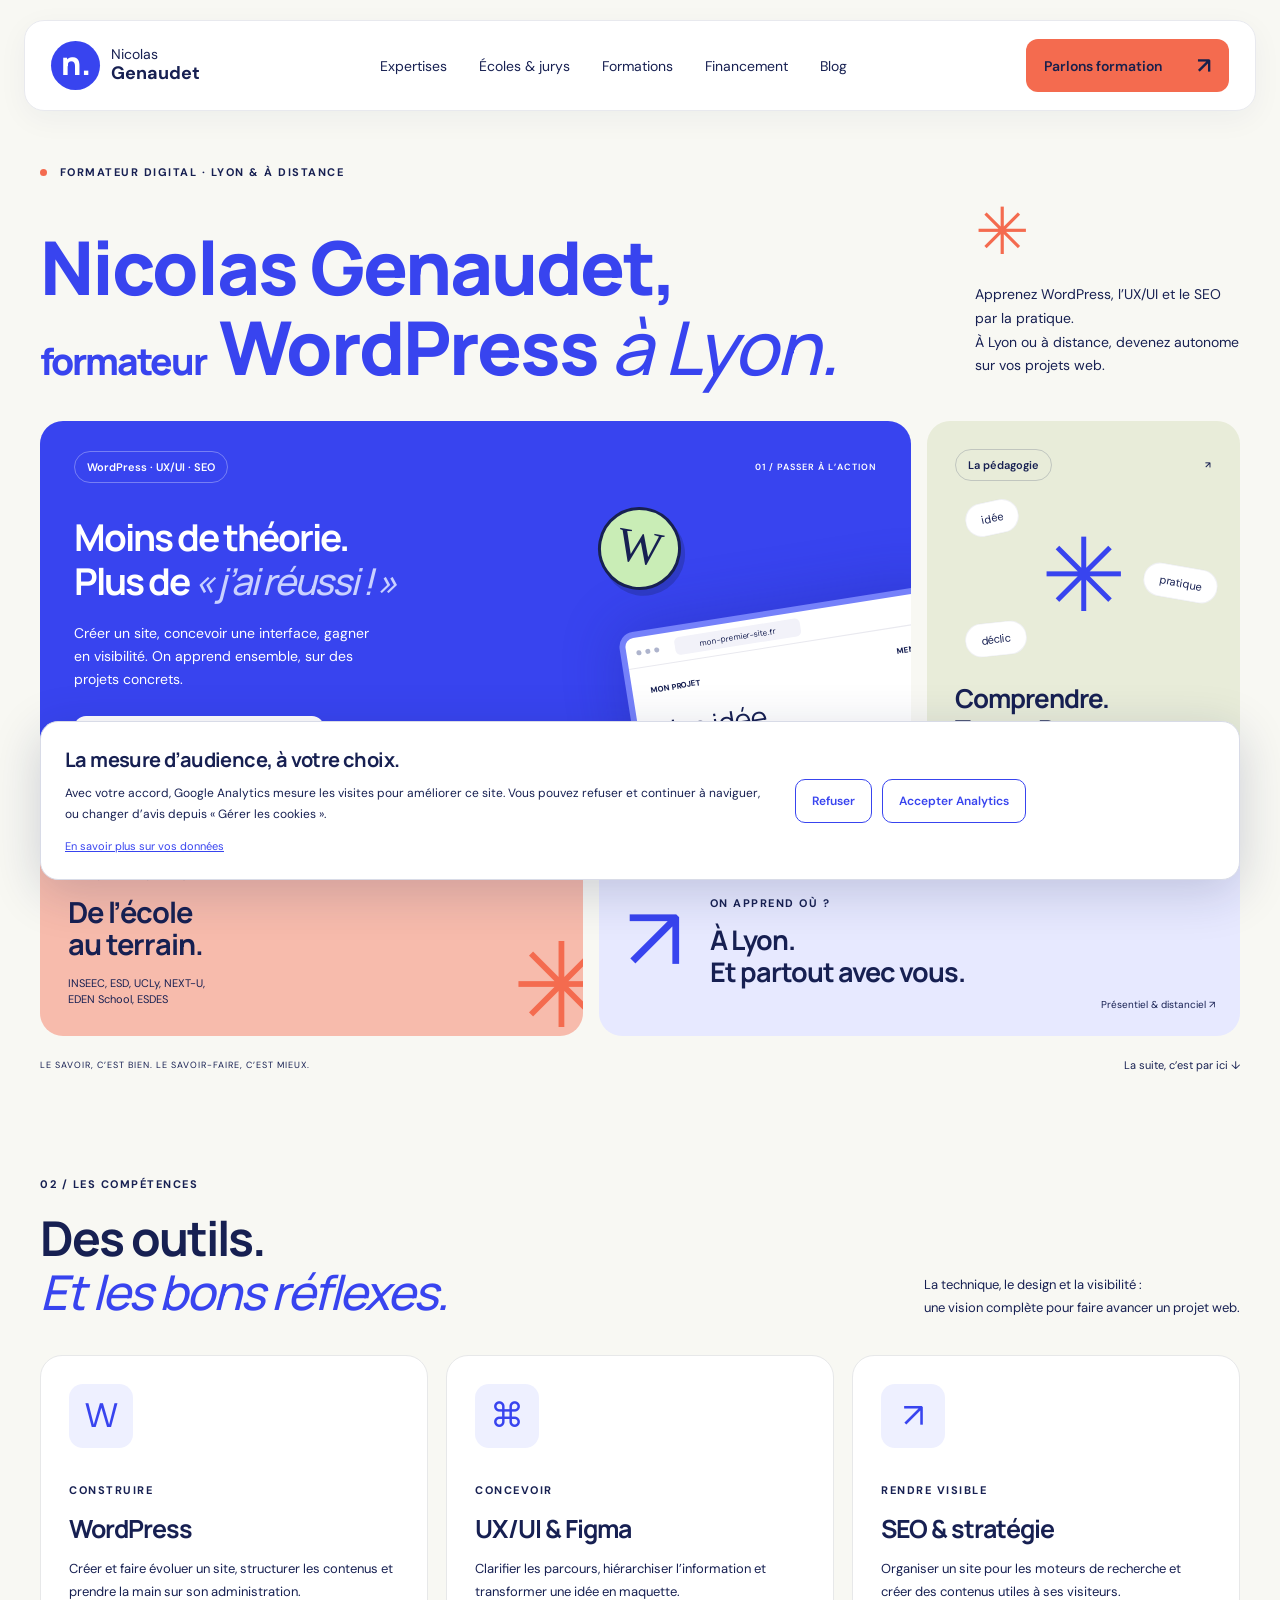
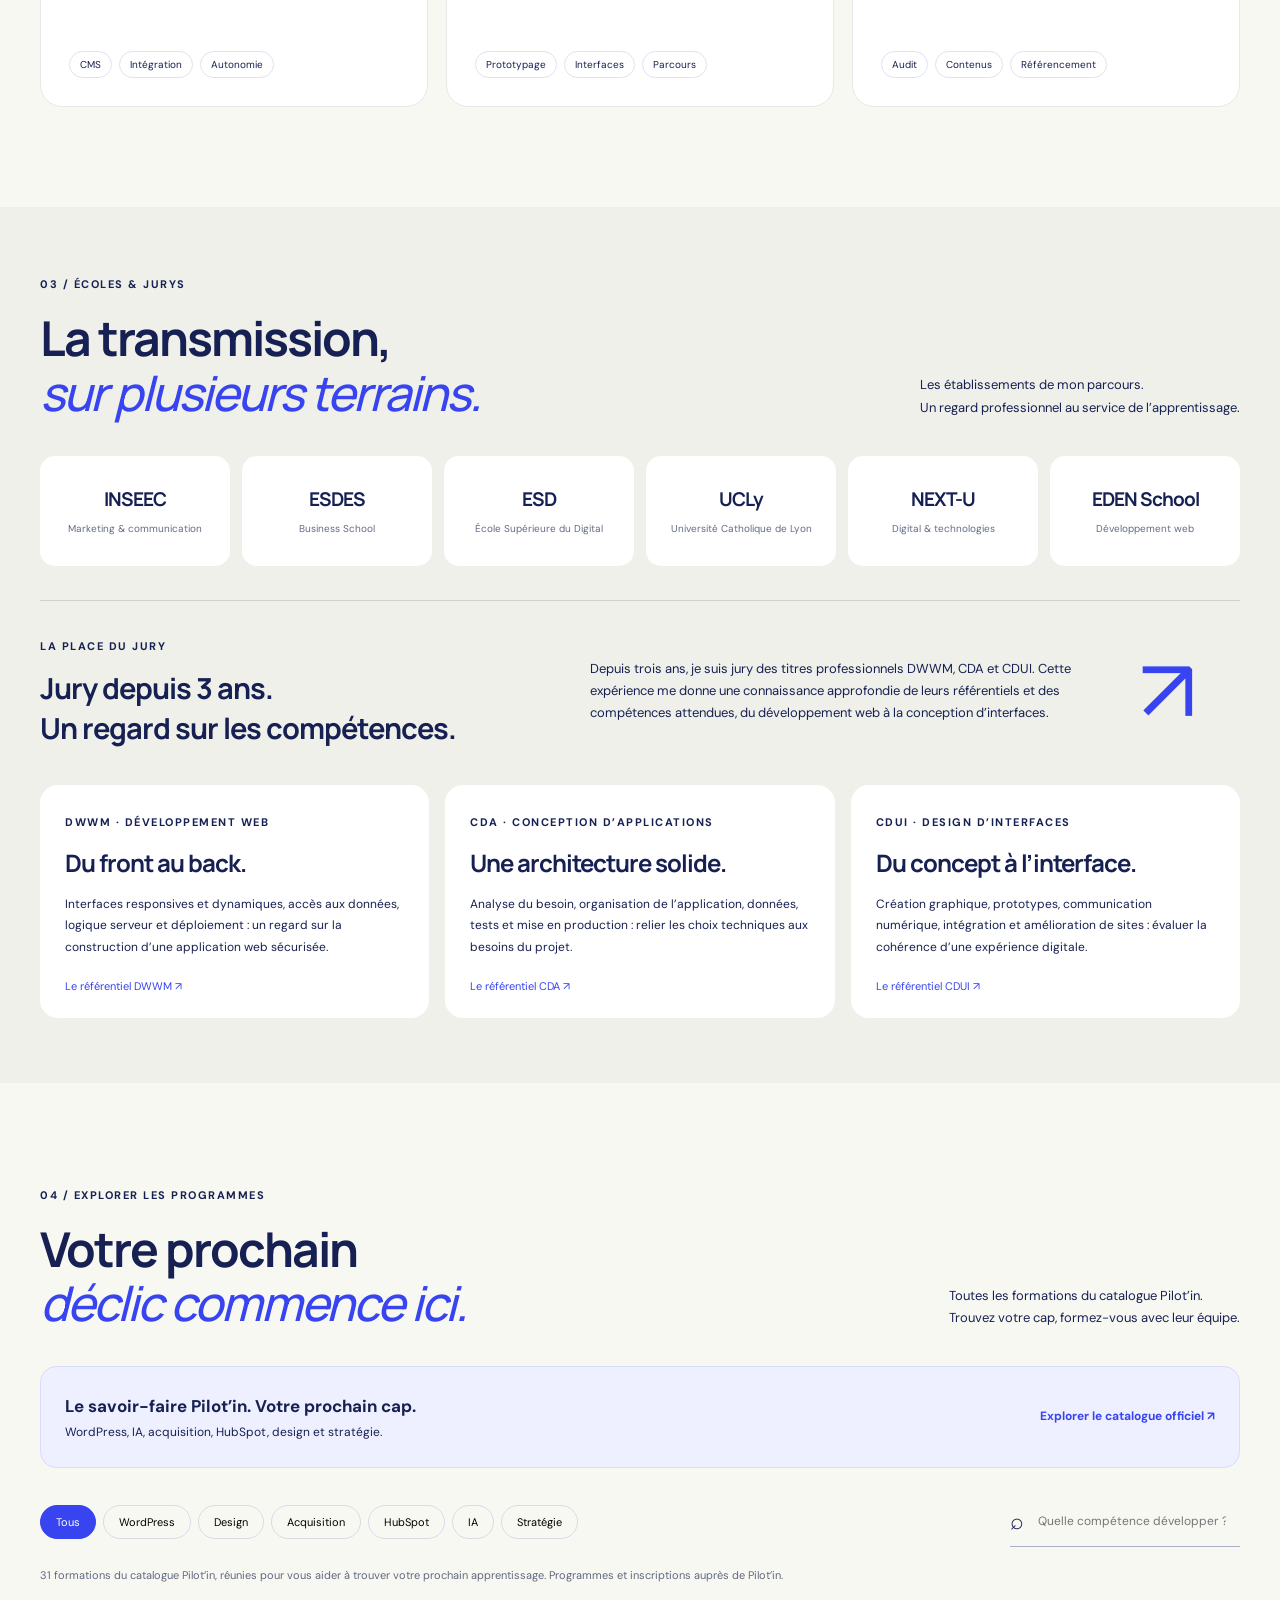
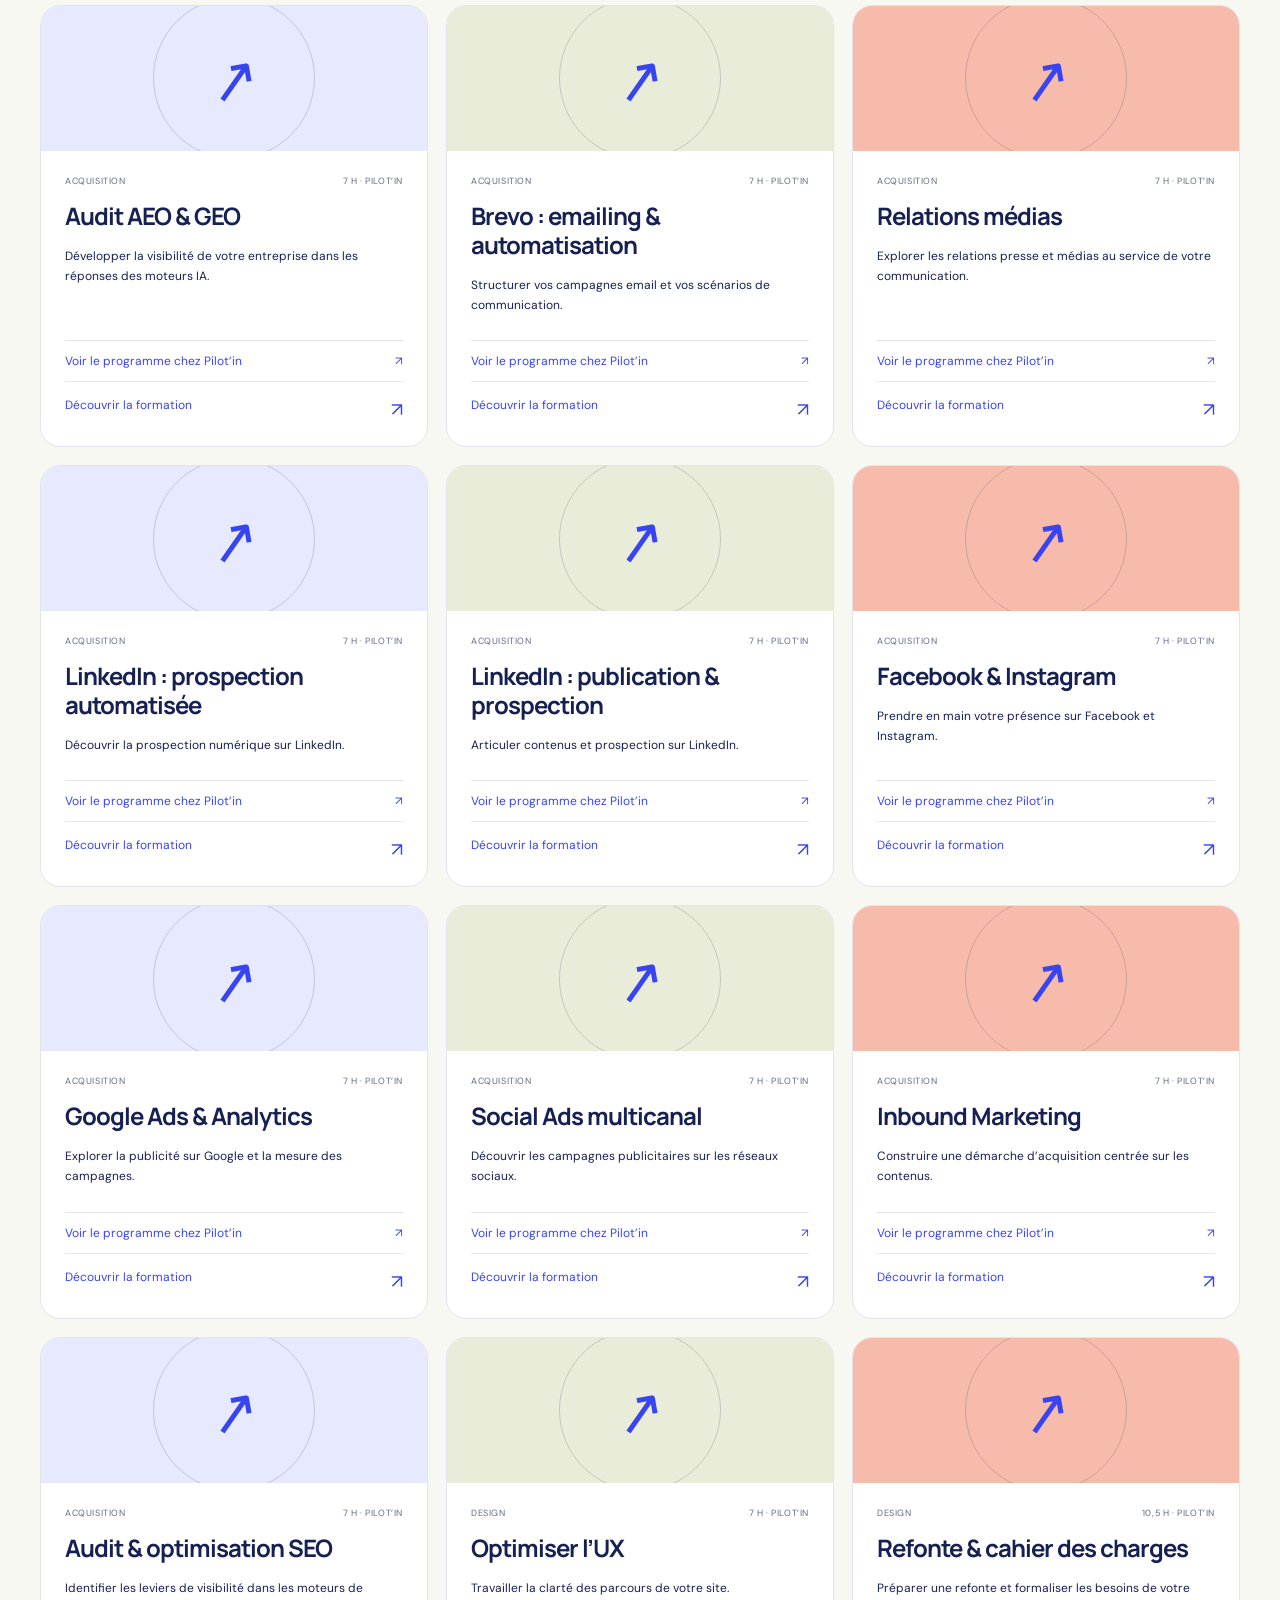
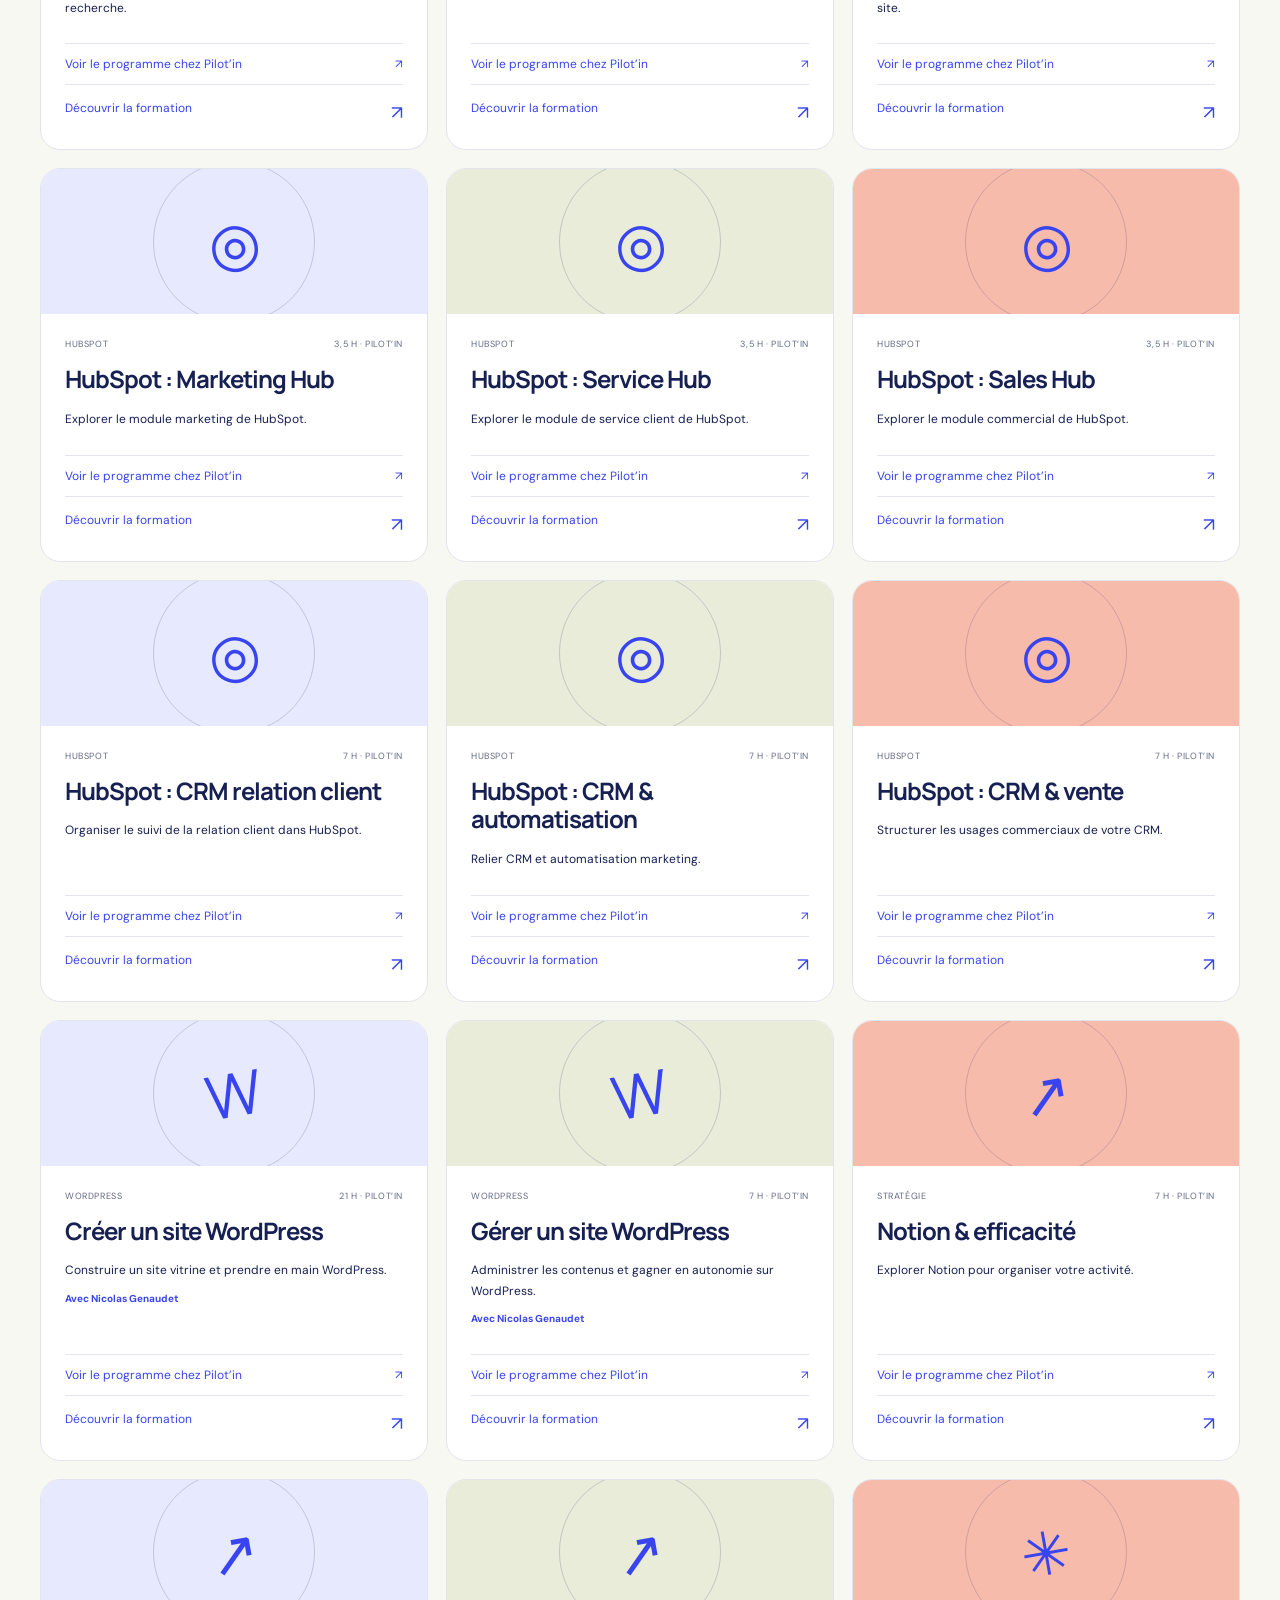
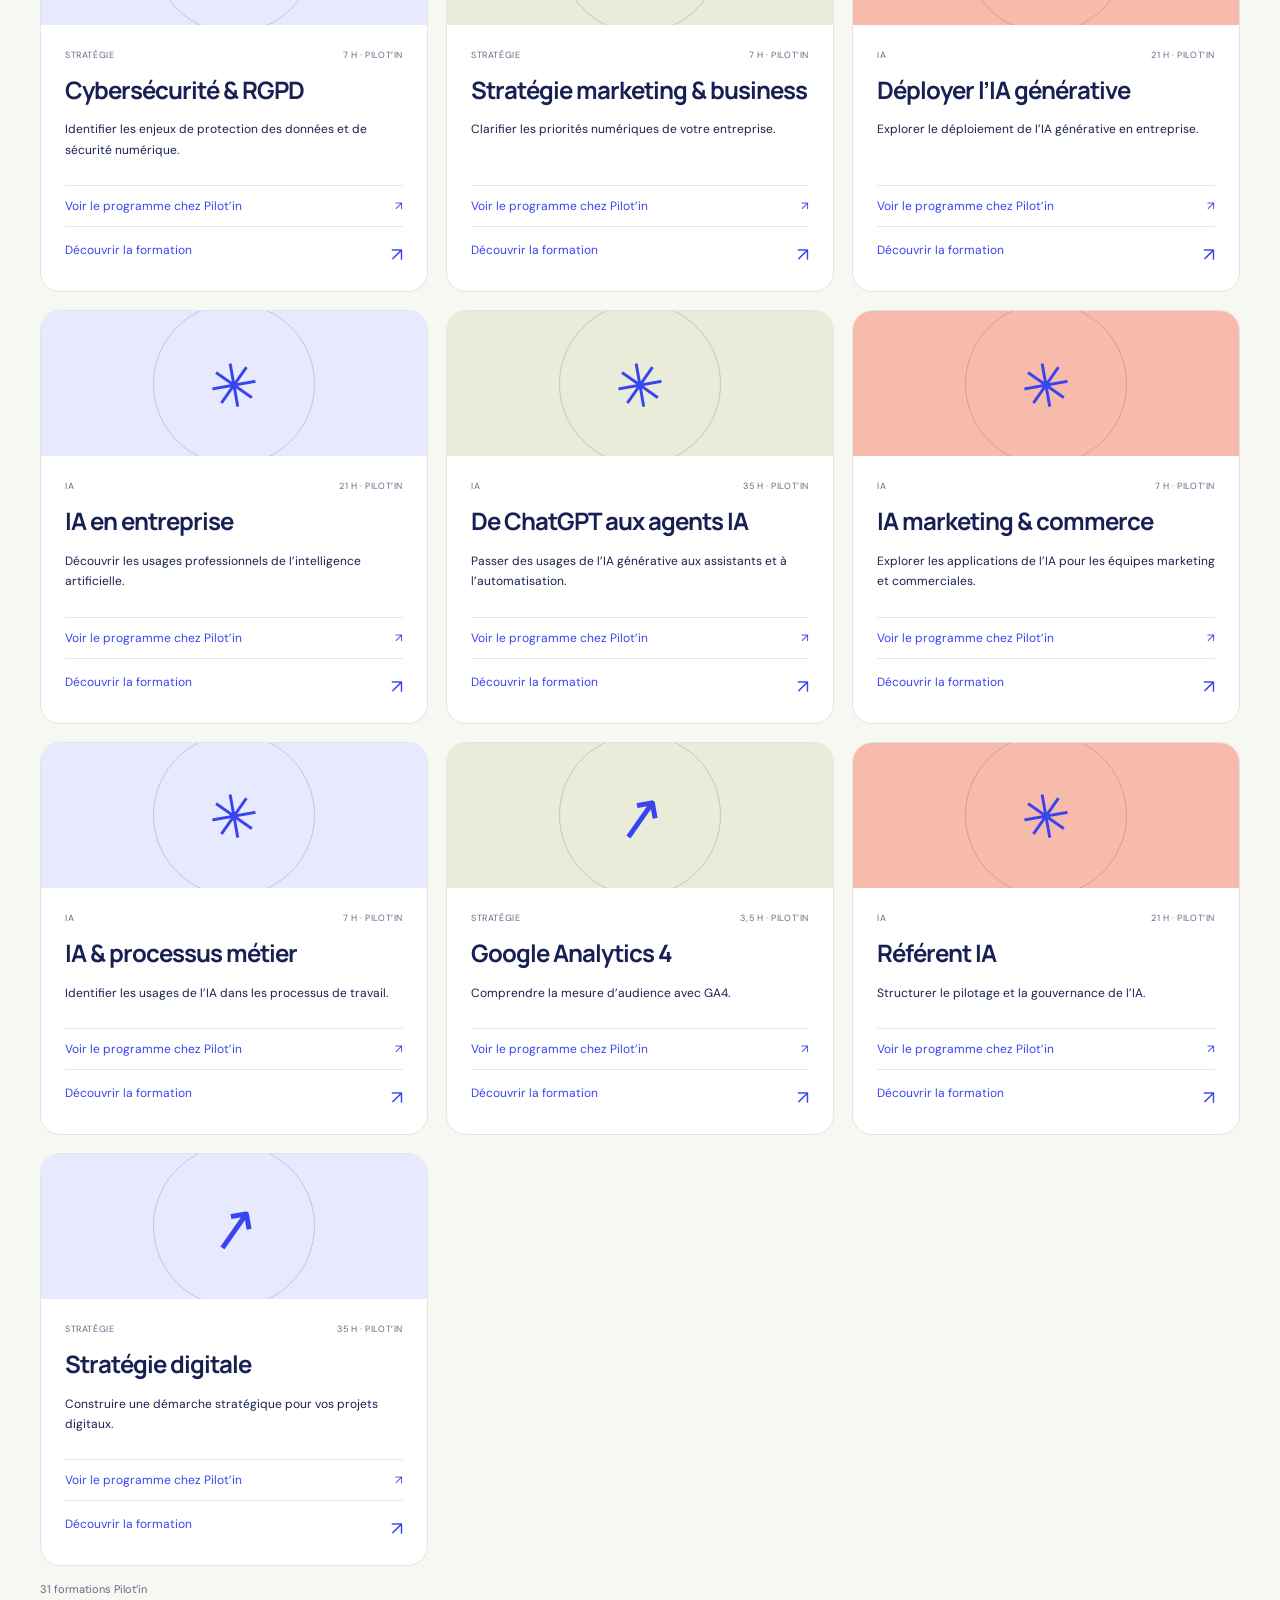
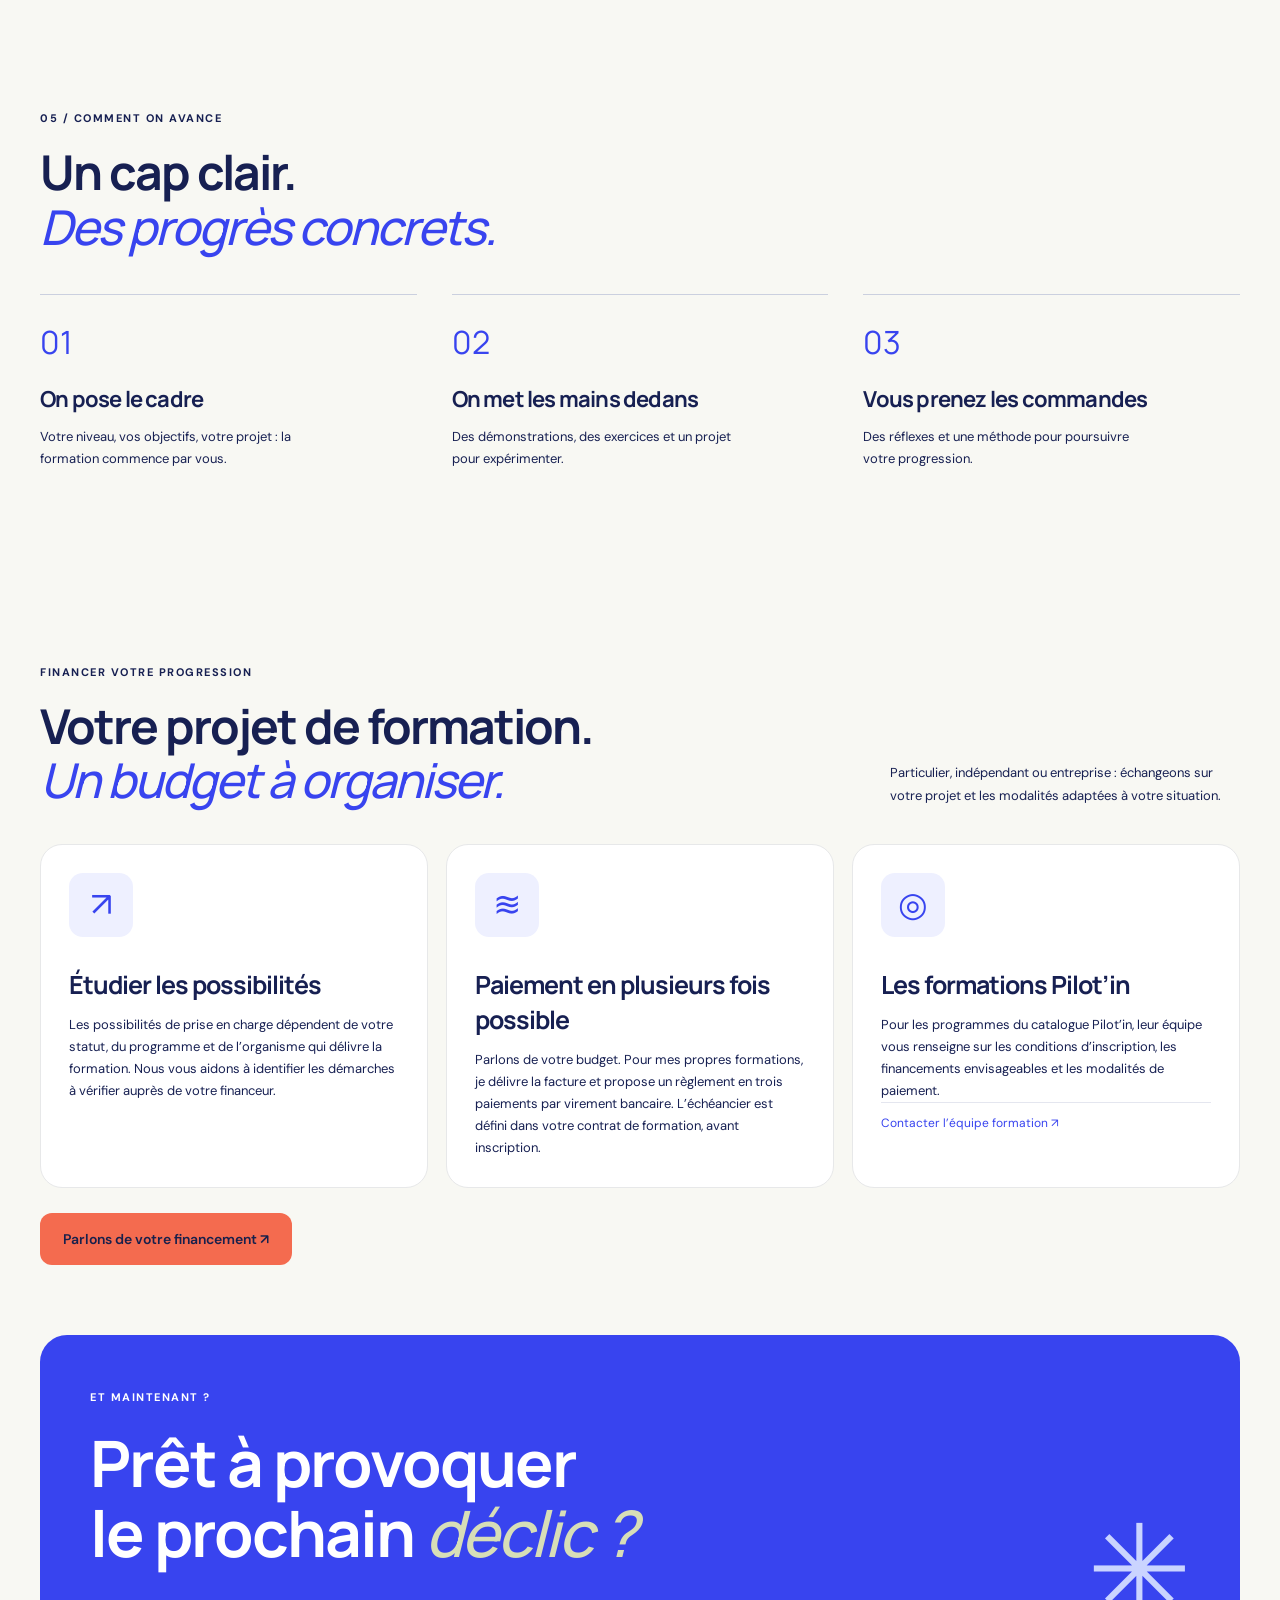
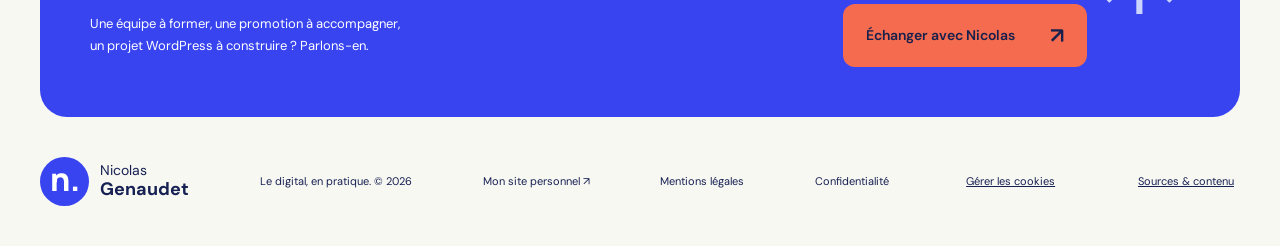
==== commit 61e6daeb: "add blog articles" ====
--- a/index.html
+++ b/index.html
@@ -44,7 +44,7 @@
             <a class="brand" href="#"><span class="brand-icon">n.</span><span>Nicolas<br><b>Genaudet</b></span></a>
             <button class="menu-toggle" aria-expanded="false" aria-controls="primary-navigation">Menu <span aria-hidden="true">☰</span></button>
             <nav id="primary-navigation" aria-label="Navigation principale">
-                <a href="#expertises">Expertises</a><a href="#parcours">Écoles & jurys</a><a href="#formations">Formations</a><a href="#financement">Financement</a>
+                <a href="#expertises">Expertises</a><a href="#parcours">Écoles & jurys</a><a href="#formations">Formations</a><a href="#financement">Financement</a><a href="blog.html">Blog</a>
             </nav>
             <a class="button coral small" href="#contact">Parlons formation <span>↗</span></a>
         </header>
@@ -722,4 +722,4 @@
         <script src="consent.js" defer>
         </script>
     </body>
-</html>+</html>
